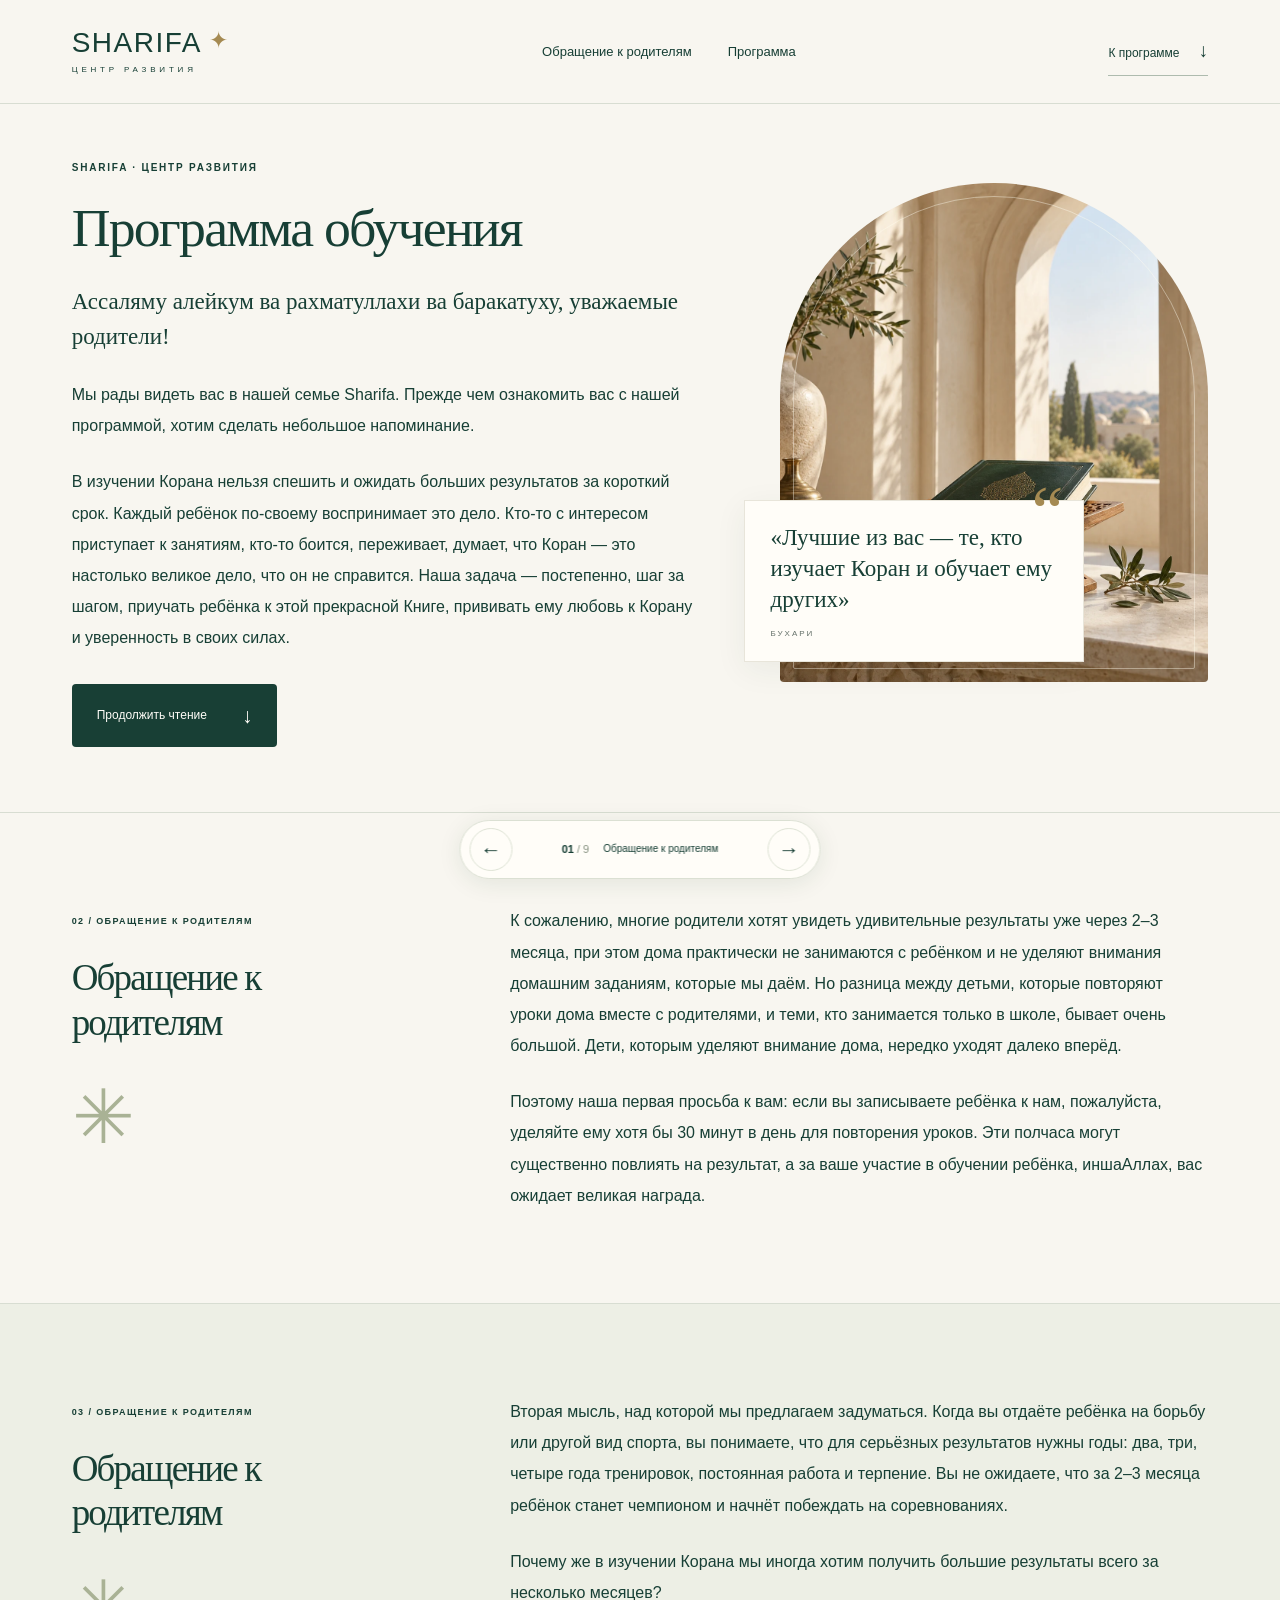
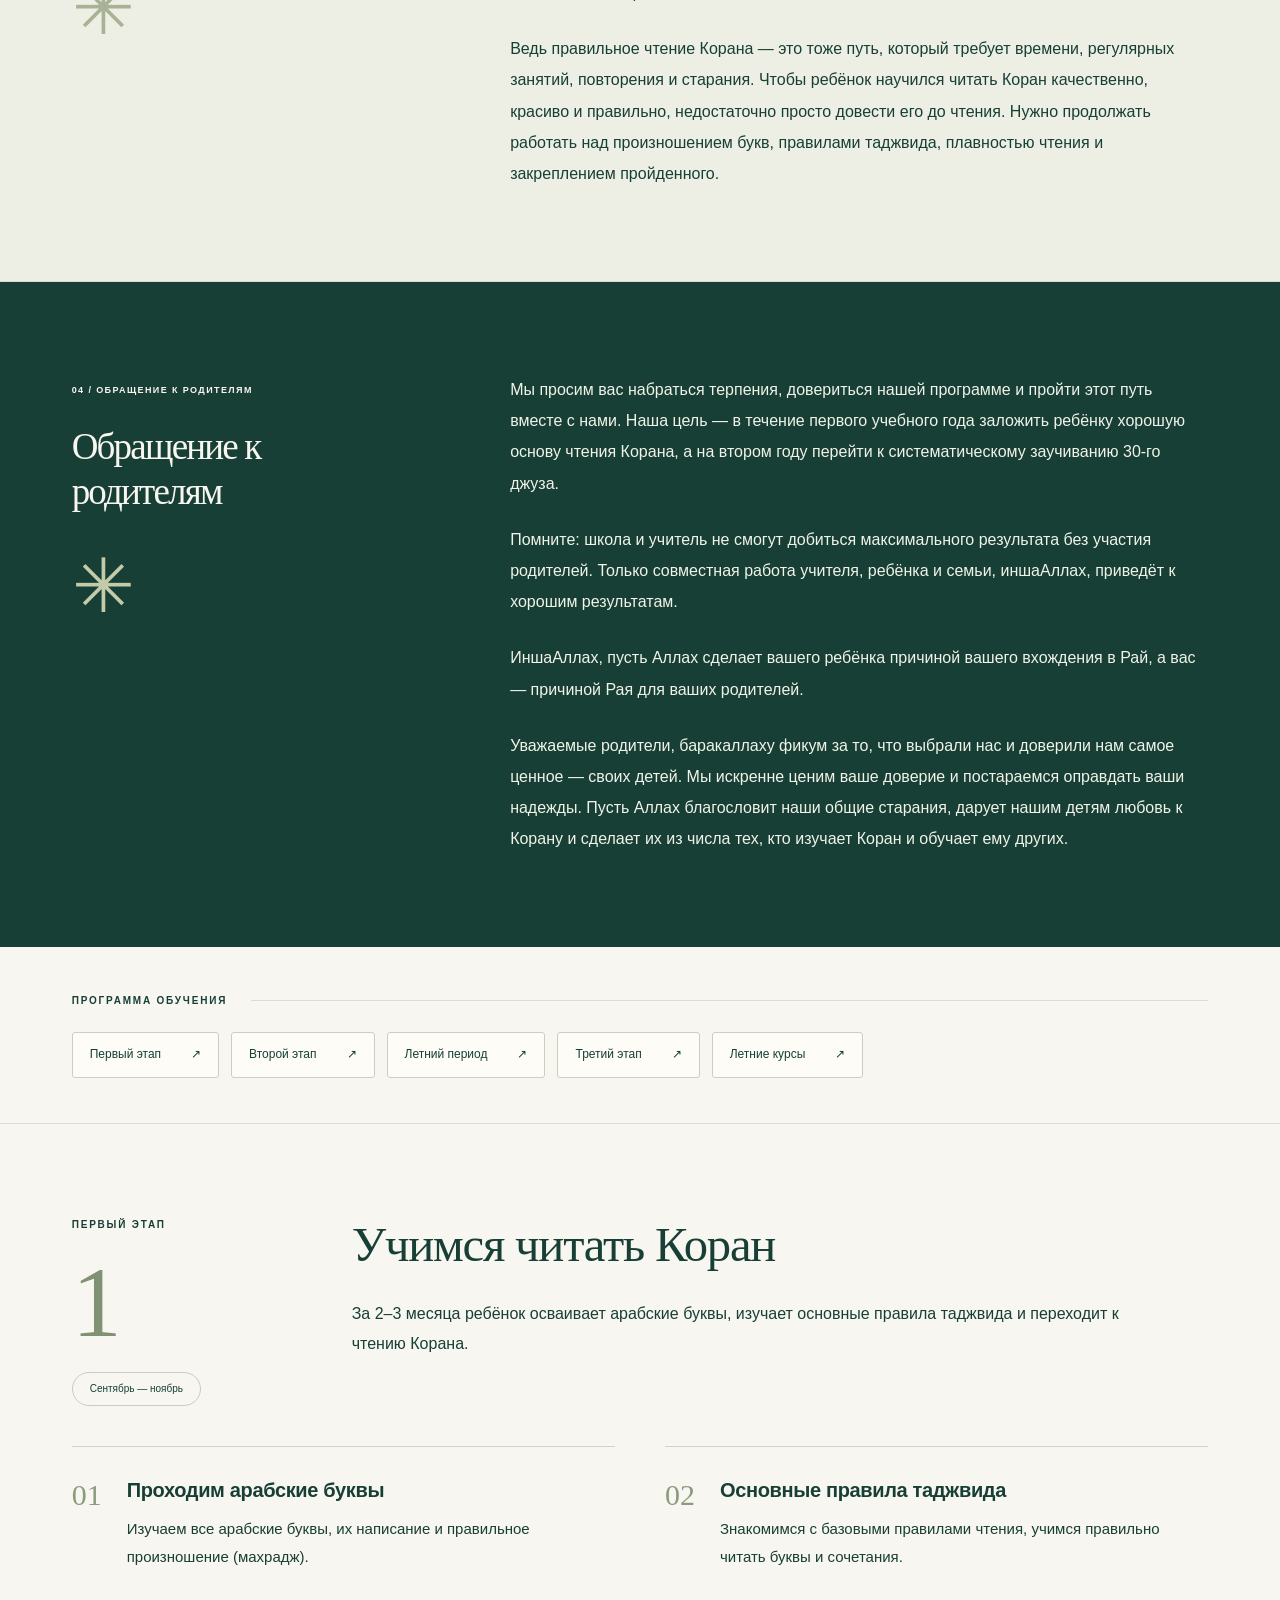
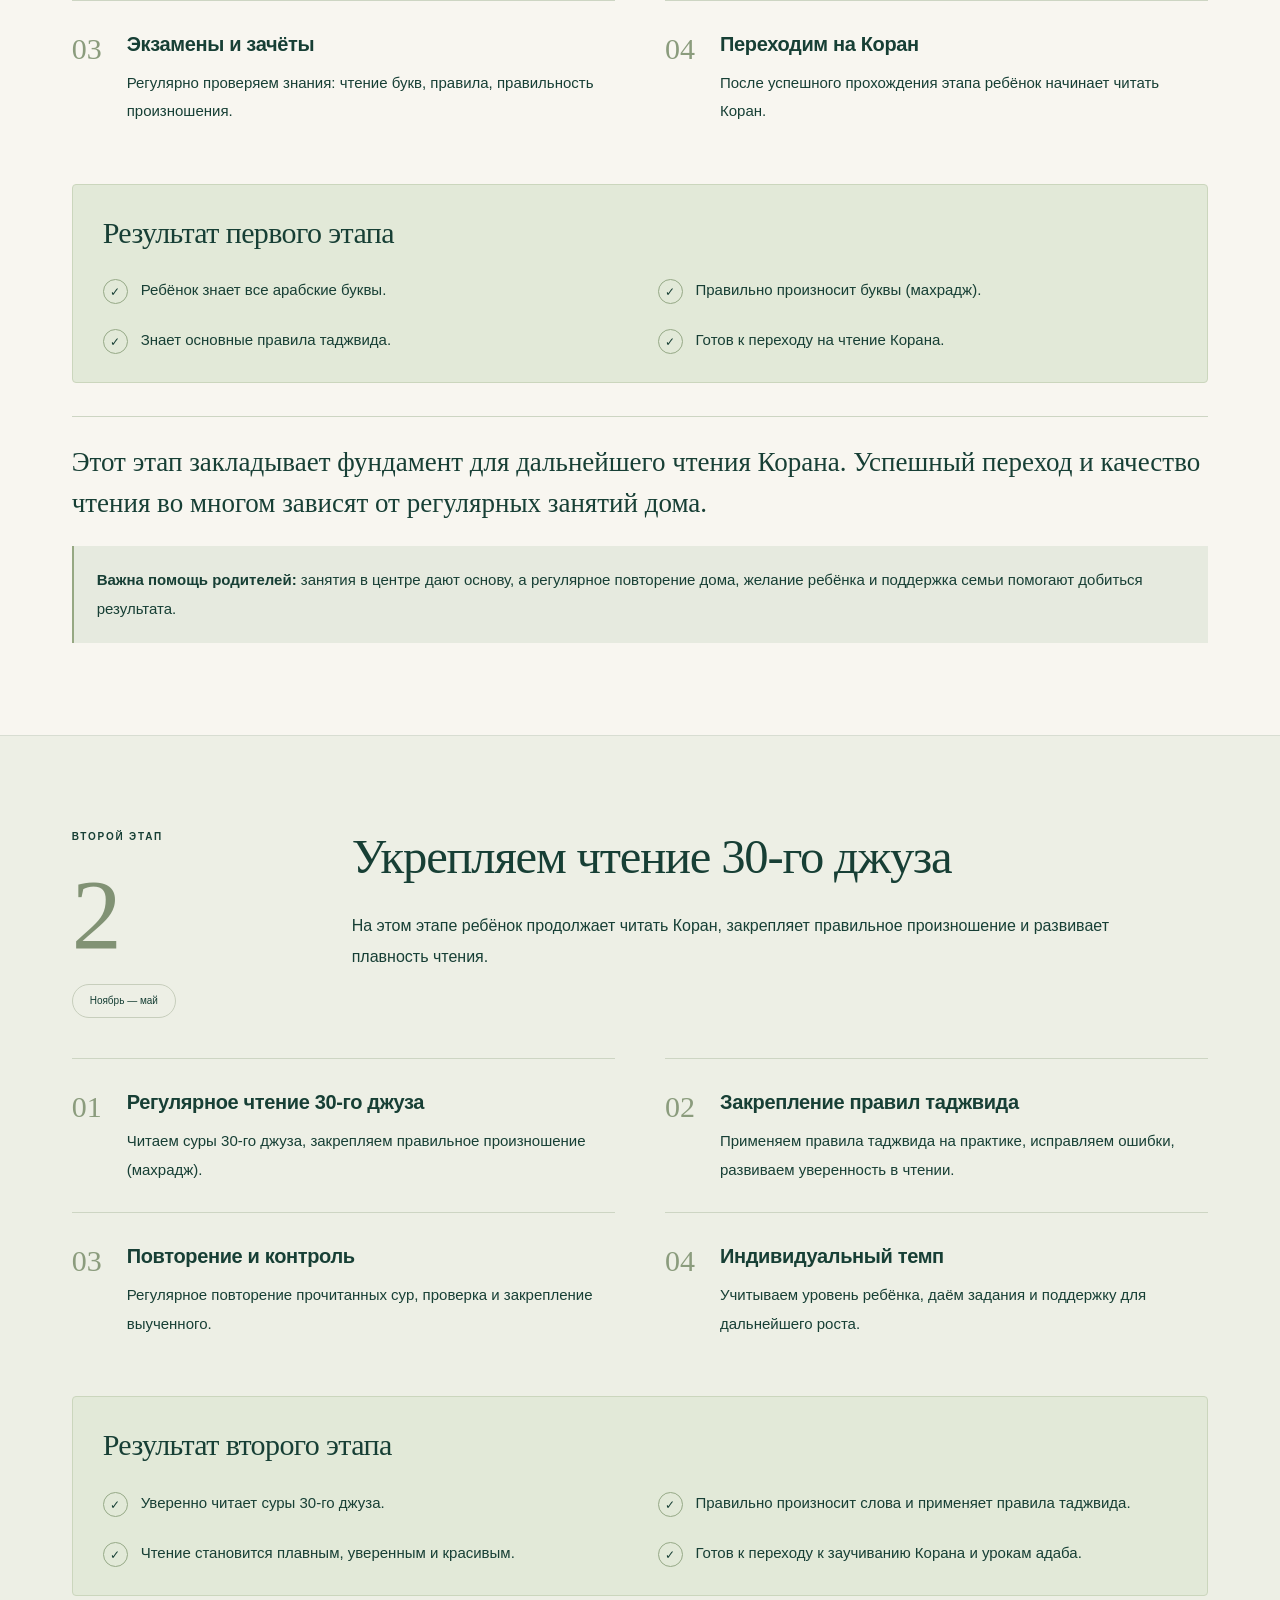
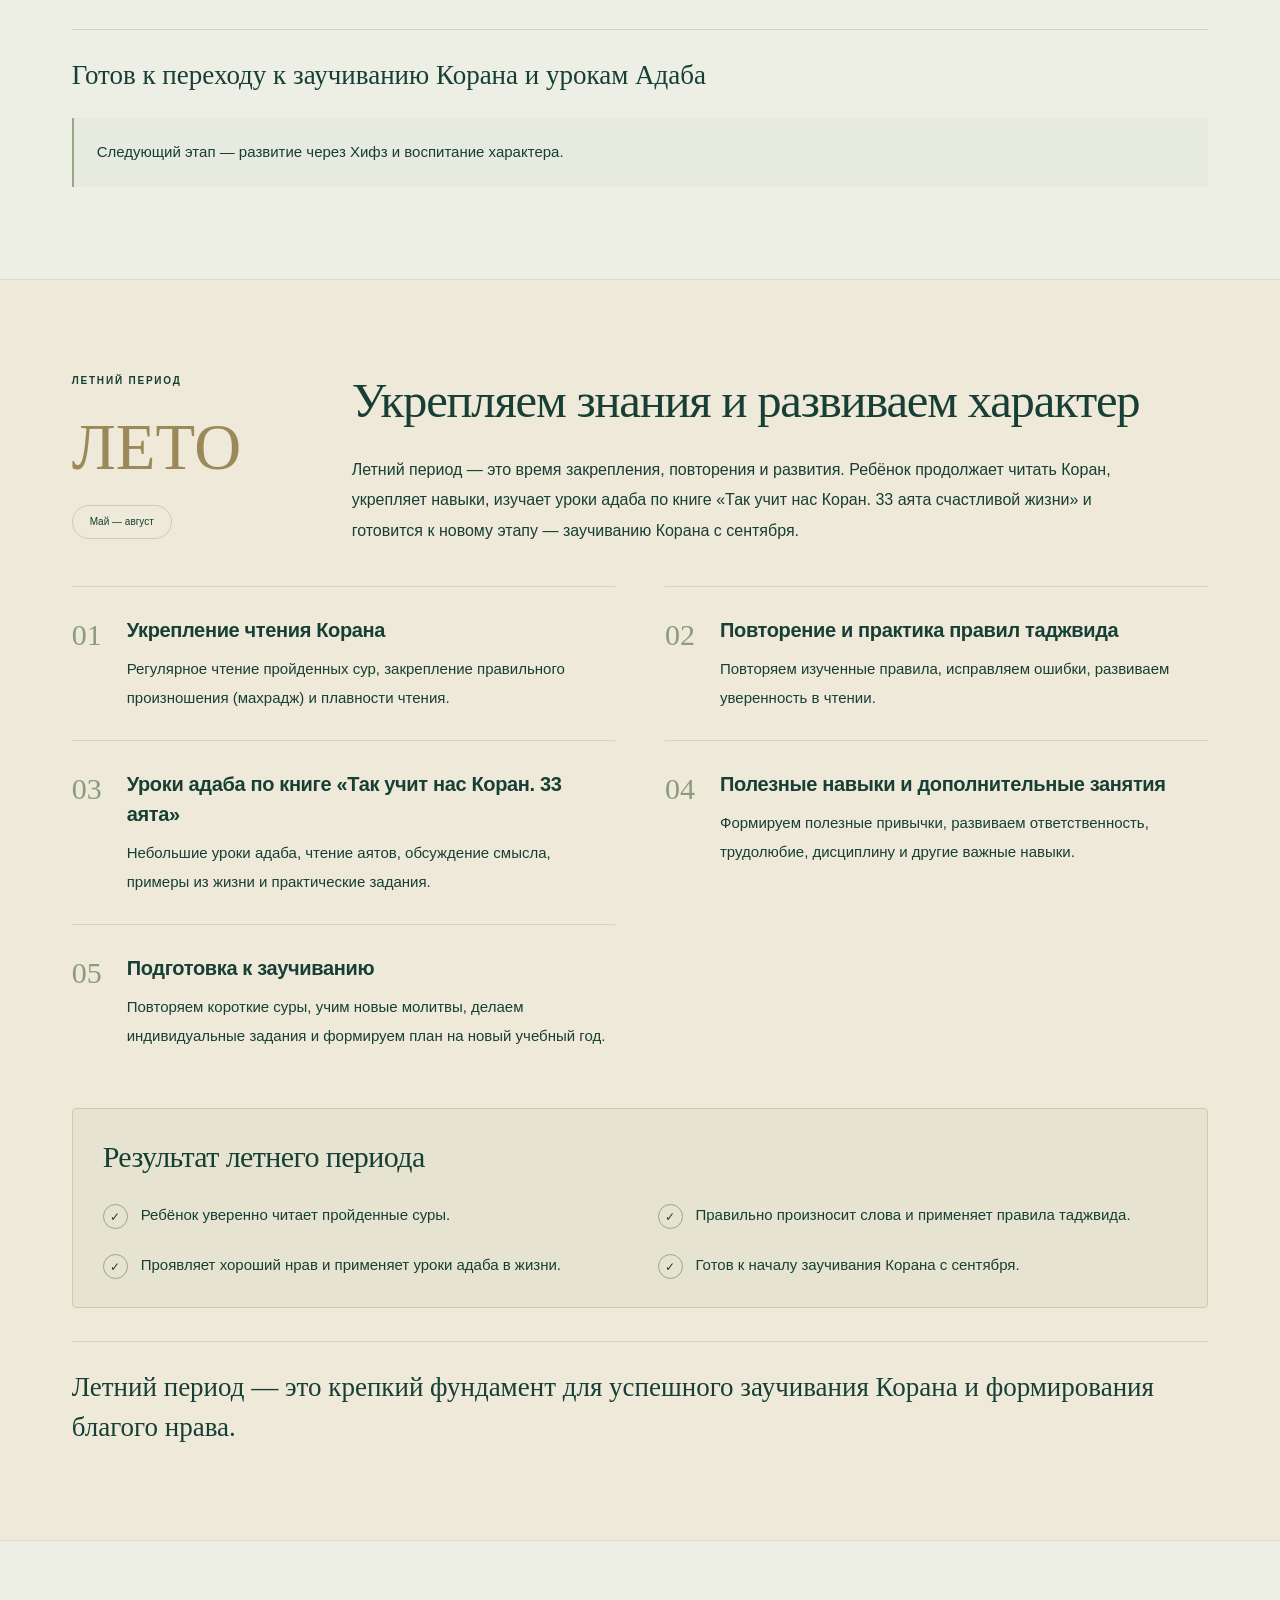
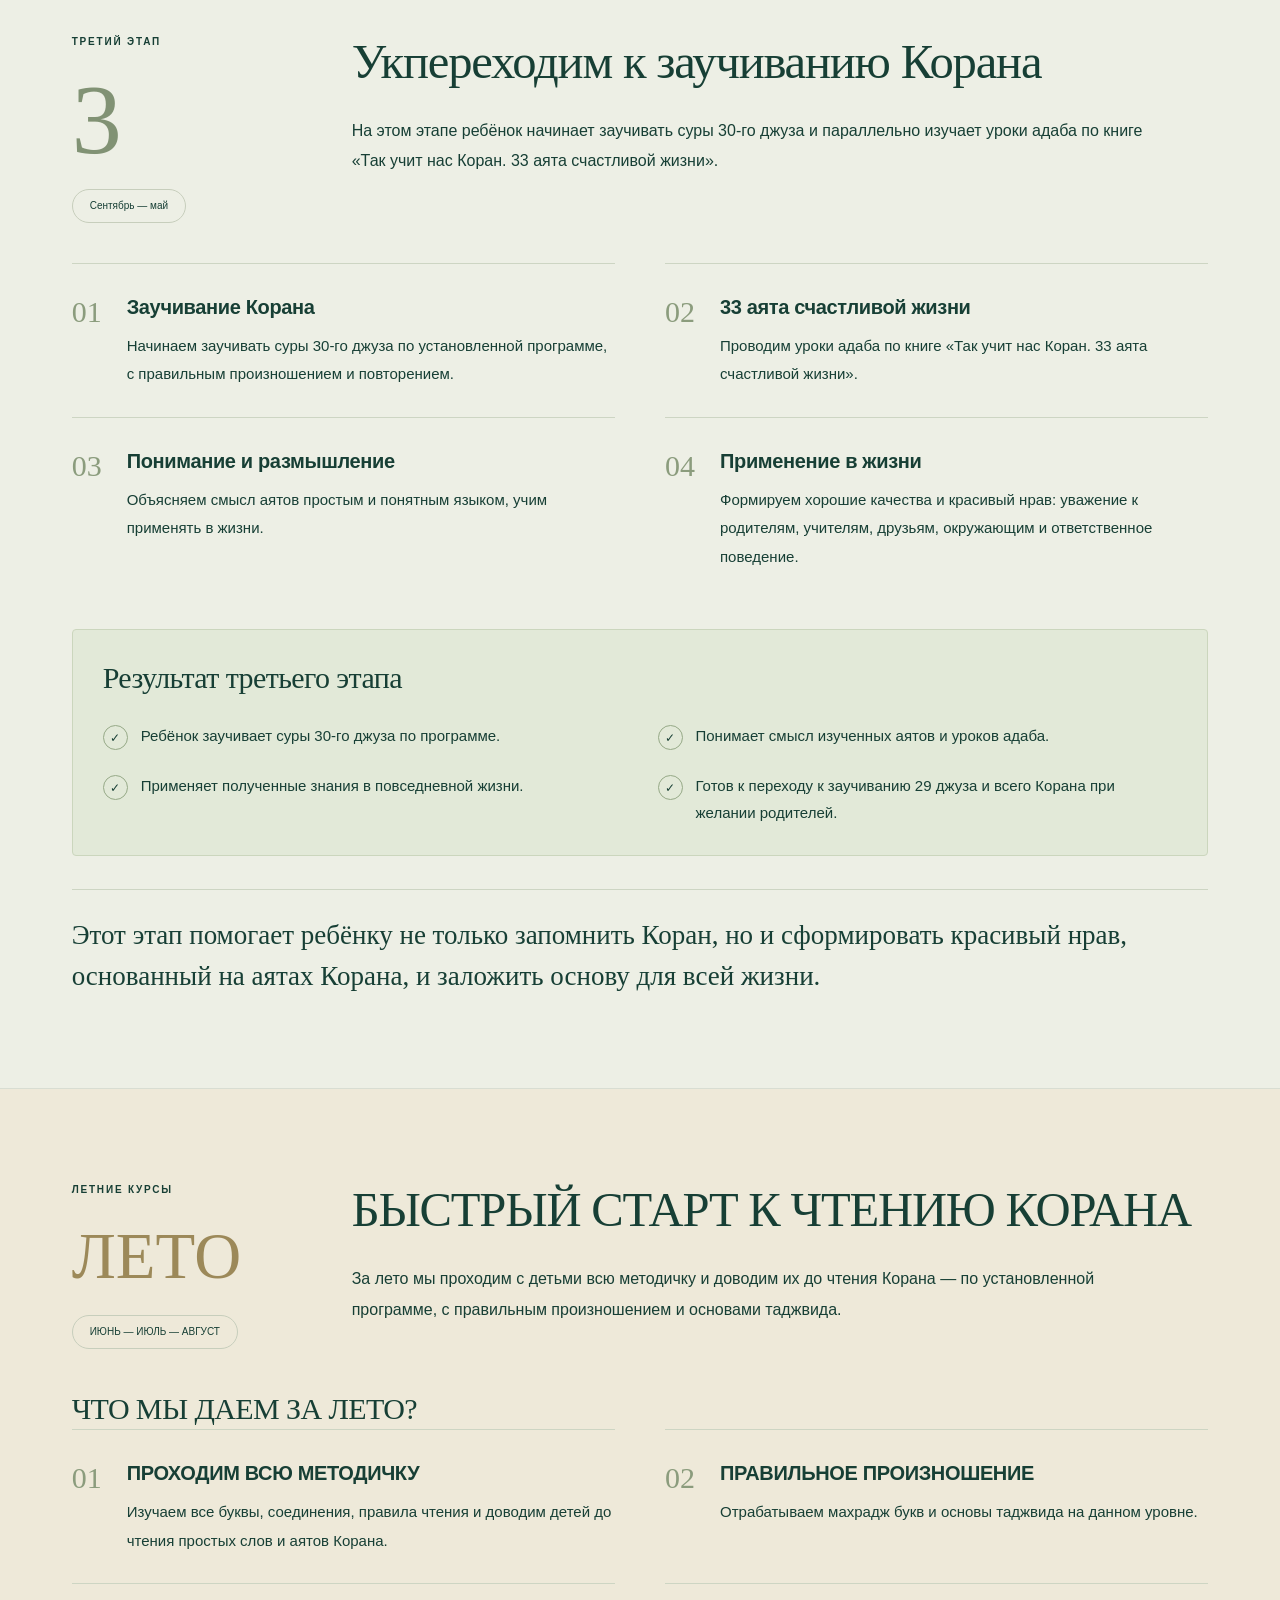
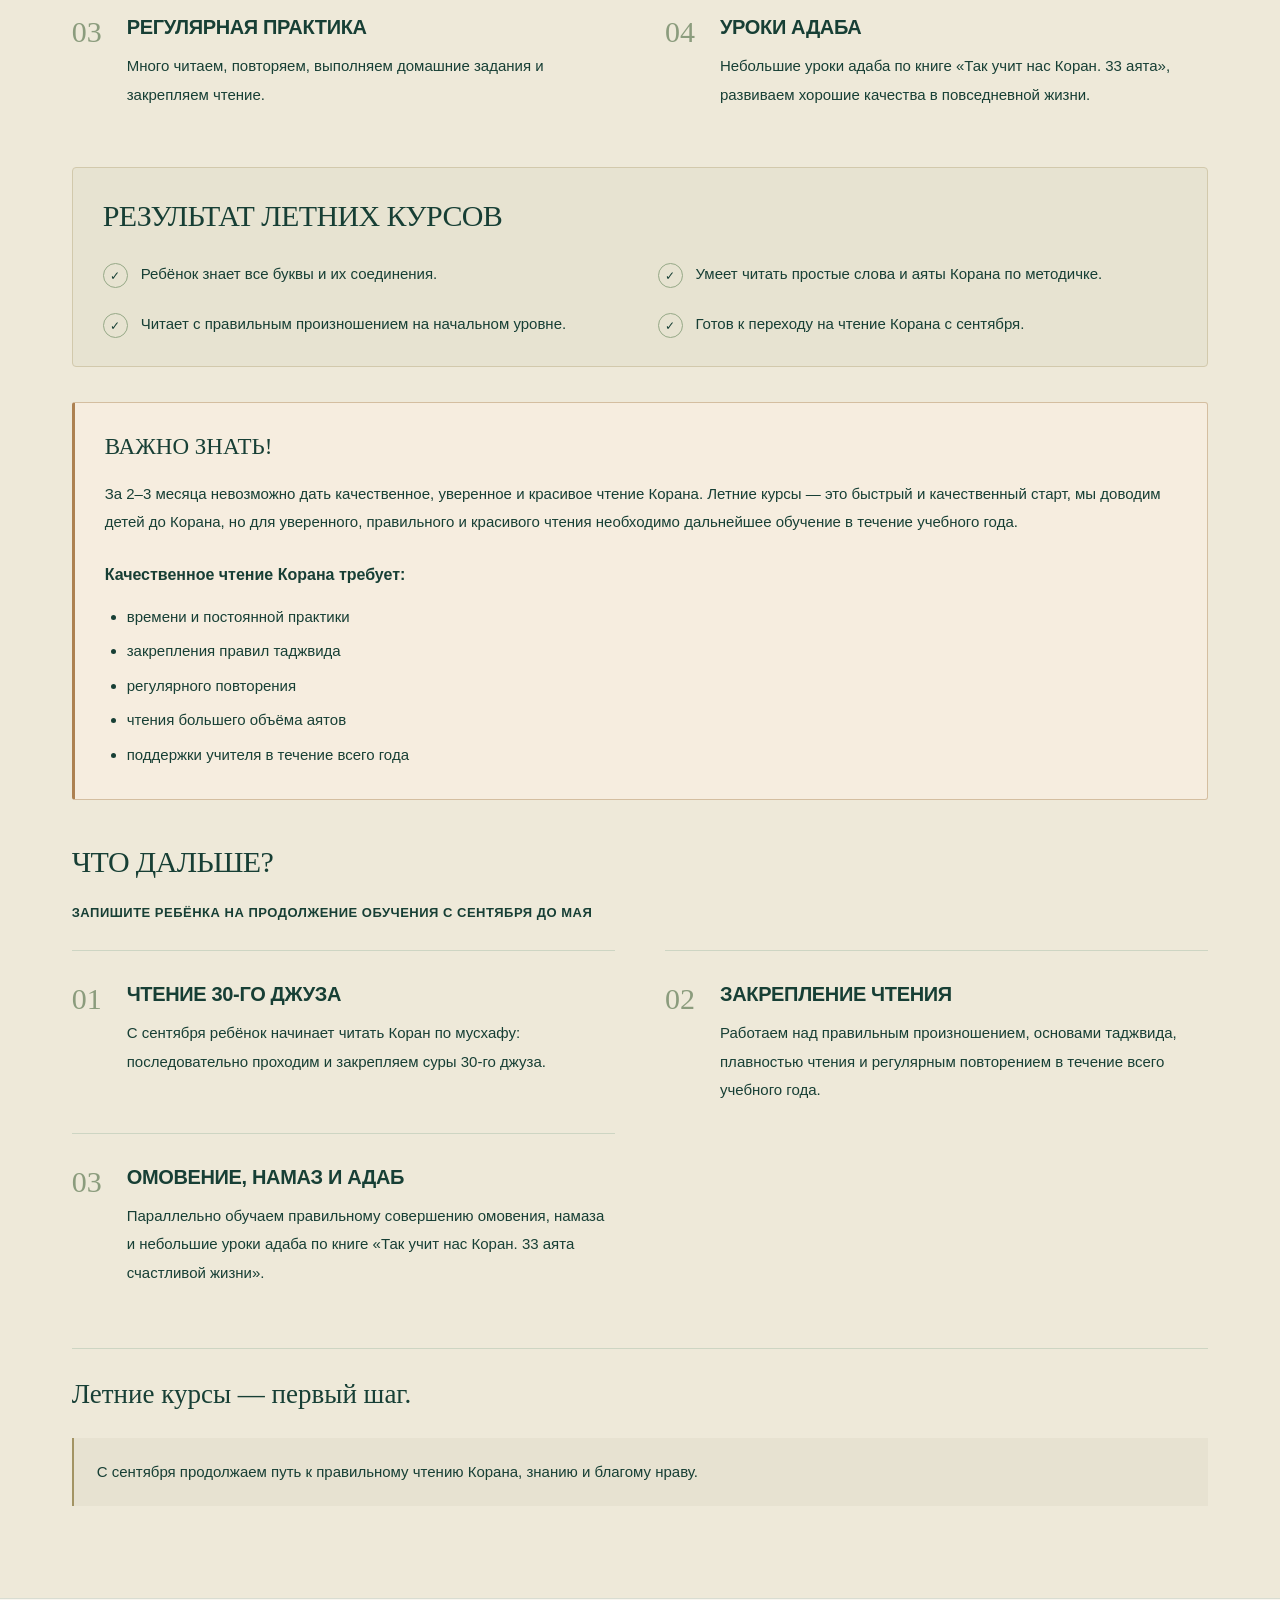
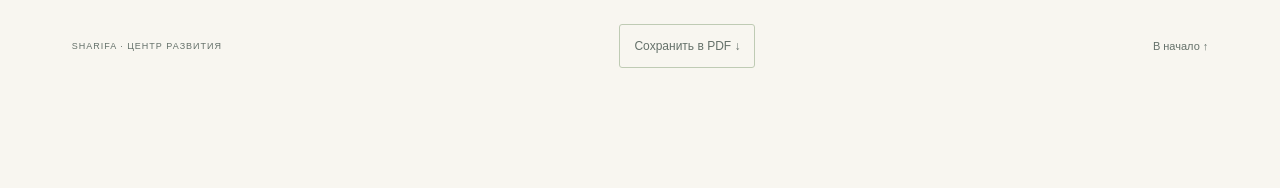
==== index.html @ b04532bc "Publish complete Sharifa parent programme" ====
<!doctype html>
<html lang="ru"><head><meta charset="UTF-8"><meta name="viewport" content="width=device-width, initial-scale=1"><meta name="theme-color" content="#173f35"><meta name="description" content="Программа обучения Sharifa. Полное обращение к родителям, этапы обучения, летний период и летние курсы."><title>Sharifa — программа обучения</title><link rel="stylesheet" href="styles.css"><link rel="stylesheet" href="content.css"><script src="app.js" defer></script></head><body>
<a href="#main" class="skip">Перейти к содержанию</a>
<header class="header"><a class="brand" href="#welcome" aria-label="Sharifa — в начало"><span class="brand-name">SHARIFA<span class="brand-star">✦</span></span><span class="brand-caption">ЦЕНТР РАЗВИТИЯ</span></a><nav aria-label="Основная навигация"><a href="#welcome">Обращение к родителям</a><a href="#roadmap">Программа</a></nav><a class="header-action" href="#roadmap">К программе <span aria-hidden="true">↓</span></a></header>
<main id="main"><section class="hero chapter exact-hero" id="welcome" data-title="Обращение к родителям">
  <div class="hero-copy"><div class="eyebrow">SHARIFA · ЦЕНТР РАЗВИТИЯ</div>
  <h1>Программа обучения</h1>
  <div class="source-prose opening-text"><p class="source-paragraph">Ассаляму алейкум ва рахматуллахи ва баракатуху, уважаемые родители!</p><p class="source-paragraph">Мы рады видеть вас в нашей семье Sharifa. Прежде чем ознакомить вас с нашей программой, хотим сделать небольшое напоминание.</p><p class="source-paragraph">В изучении Корана нельзя спешить и ожидать больших результатов за короткий срок. Каждый ребёнок по-своему воспринимает это дело. Кто-то с интересом приступает к занятиям, кто-то боится, переживает, думает, что Коран — это настолько великое дело, что он не справится. Наша задача — постепенно, шаг за шагом, приучать ребёнка к этой прекрасной Книге, прививать ему любовь к Корану и уверенность в своих силах.</p></div>
  <a class="button" href="#parents">Продолжить чтение <span aria-hidden="true">↓</span></a></div>
  <figure class="hero-art"><div class="arch-frame"><img src="assets/hero.webp" alt="Книга на деревянной подставке в светлом пространстве с аркой" width="1122" height="1402" fetchpriority="high"></div>
  <figcaption><span class="quote-mark" aria-hidden="true">“</span><p>«Лучшие из вас — те, кто изучает Коран и обучает ему других»</p><span class="quote-source">БУХАРИ</span></figcaption></figure>
</section><section class="chapter section letter-section theme-paper" id="parents" data-title="Обращение · часть 2">
      <div class="reading-layout"><div class="reading-aside"><span class="eyebrow">02 / ОБРАЩЕНИЕ К РОДИТЕЛЯМ</span><h2>Обращение к родителям</h2><span class="reading-ornament" aria-hidden="true">✳</span></div>
      <div class="source-prose"><p class="source-paragraph">К сожалению, многие родители хотят увидеть удивительные результаты уже через 2–3 месяца, при этом дома практически не занимаются с ребёнком и не уделяют внимания домашним заданиям, которые мы даём. Но разница между детьми, которые повторяют уроки дома вместе с родителями, и теми, кто занимается только в школе, бывает очень большой. Дети, которым уделяют внимание дома, нередко уходят далеко вперёд.</p><p class="source-paragraph">Поэтому наша первая просьба к вам: если вы записываете ребёнка к нам, пожалуйста, уделяйте ему хотя бы 30 минут в день для повторения уроков. Эти полчаса могут существенно повлиять на результат, а за ваше участие в обучении ребёнка, иншаАллах, вас ожидает великая награда.</p></div></div>
    </section><section class="chapter section letter-section theme-sage" id="patience" data-title="Обращение · часть 3">
      <div class="reading-layout"><div class="reading-aside"><span class="eyebrow">03 / ОБРАЩЕНИЕ К РОДИТЕЛЯМ</span><h2>Обращение к родителям</h2><span class="reading-ornament" aria-hidden="true">✳</span></div>
      <div class="source-prose"><p class="source-paragraph">Вторая мысль, над которой мы предлагаем задуматься. Когда вы отдаёте ребёнка на борьбу или другой вид спорта, вы понимаете, что для серьёзных результатов нужны годы: два, три, четыре года тренировок, постоянная работа и терпение. Вы не ожидаете, что за 2–3 месяца ребёнок станет чемпионом и начнёт побеждать на соревнованиях.</p><p class="source-paragraph">Почему же в изучении Корана мы иногда хотим получить большие результаты всего за несколько месяцев?</p><p class="source-paragraph">Ведь правильное чтение Корана — это тоже путь, который требует времени, регулярных занятий, повторения и старания. Чтобы ребёнок научился читать Коран качественно, красиво и правильно, недостаточно просто довести его до чтения. Нужно продолжать работать над произношением букв, правилами таджвида, плавностью чтения и закреплением пройденного.</p></div></div>
    </section><section class="chapter section letter-section theme-green" id="together" data-title="Обращение · часть 4">
      <div class="reading-layout"><div class="reading-aside"><span class="eyebrow">04 / ОБРАЩЕНИЕ К РОДИТЕЛЯМ</span><h2>Обращение к родителям</h2><span class="reading-ornament" aria-hidden="true">✳</span></div>
      <div class="source-prose"><p class="source-paragraph">Мы просим вас набраться терпения, довериться нашей программе и пройти этот путь вместе с нами. Наша цель — в течение первого учебного года заложить ребёнку хорошую основу чтения Корана, а на втором году перейти к систематическому заучиванию 30-го джуза.</p><p class="source-paragraph">Помните: школа и учитель не смогут добиться максимального результата без участия родителей. Только совместная работа учителя, ребёнка и семьи, иншаАллах, приведёт к хорошим результатам.</p><p class="source-paragraph">ИншаАллах, пусть Аллах сделает вашего ребёнка причиной вашего вхождения в Рай, а вас — причиной Рая для ваших родителей.</p><p class="source-paragraph">Уважаемые родители, баракаллаху фикум за то, что выбрали нас и доверили нам самое ценное — своих детей. Мы искренне ценим ваше доверие и постараемся оправдать ваши надежды. Пусть Аллах благословит наши общие старания, дарует нашим детям любовь к Корану и сделает их из числа тех, кто изучает Коран и обучает ему других.</p></div></div>
    </section><div class="section programme-menu" id="roadmap"><div class="section-label"><span>ПРОГРАММА ОБУЧЕНИЯ</span><span class="line"></span></div><nav class="programme-index" aria-label="Разделы программы"><a href="#stage-one">Первый этап<span aria-hidden="true">↗</span></a><a href="#stage-two">Второй этап<span aria-hidden="true">↗</span></a><a href="#summer">Летний период<span aria-hidden="true">↗</span></a><a href="#stage-three">Третий этап<span aria-hidden="true">↗</span></a><a href="#summer-start">Летние курсы<span aria-hidden="true">↗</span></a></nav></div><section class="chapter section programme-section theme-paper" id="stage-one" data-title="Первый этап">
      <div class="programme-heading"><div><span class="eyebrow">ПЕРВЫЙ ЭТАП</span><span class="programme-number" aria-hidden="true">1</span><span class="date-pill">Сентябрь — ноябрь</span></div>
      <div><h2>Учимся читать Коран</h2><p class="source-intro">За 2–3 месяца ребёнок осваивает арабские буквы, изучает основные правила таджвида и переходит к чтению Корана.</p></div></div>
      <div class="programme-body"><ol class="source-lessons"><li><span class="lesson-index" aria-hidden="true">01</span><div><h3>Проходим арабские буквы</h3><p>Изучаем все арабские буквы, их написание и правильное произношение (махрадж).</p></div></li><li><span class="lesson-index" aria-hidden="true">02</span><div><h3>Основные правила таджвида</h3><p>Знакомимся с базовыми правилами чтения, учимся правильно читать буквы и сочетания.</p></div></li><li><span class="lesson-index" aria-hidden="true">03</span><div><h3>Экзамены и зачёты</h3><p>Регулярно проверяем знания: чтение букв, правила, правильность произношения.</p></div></li><li><span class="lesson-index" aria-hidden="true">04</span><div><h3>Переходим на Коран</h3><p>После успешного прохождения этапа ребёнок начинает читать Коран.</p></div></li></ol>
      <div class="source-results"><h3 class="subsection-title">Результат первого этапа</h3><ul><li><span aria-hidden="true">✓</span><p>Ребёнок знает все арабские буквы.</p></li><li><span aria-hidden="true">✓</span><p>Правильно произносит буквы (махрадж).</p></li><li><span aria-hidden="true">✓</span><p>Знает основные правила таджвида.</p></li><li><span aria-hidden="true">✓</span><p>Готов к переходу на чтение Корана.</p></li></ul></div>
      <div class="source-conclusion"><p>Этот этап закладывает фундамент для дальнейшего чтения Корана. Успешный переход и качество чтения во многом зависят от регулярных занятий дома.</p></div><div class="source-note"><strong>Важна помощь родителей:</strong> занятия в центре дают основу, а регулярное повторение дома, желание ребёнка и поддержка семьи помогают добиться результата.</div></div>
    </section><section class="chapter section programme-section theme-sage" id="stage-two" data-title="Второй этап">
      <div class="programme-heading"><div><span class="eyebrow">ВТОРОЙ ЭТАП</span><span class="programme-number" aria-hidden="true">2</span><span class="date-pill">Ноябрь — май</span></div>
      <div><h2>Укрепляем чтение 30-го джуза</h2><p class="source-intro">На этом этапе ребёнок продолжает читать Коран, закрепляет правильное произношение и развивает плавность чтения.</p></div></div>
      <div class="programme-body"><ol class="source-lessons"><li><span class="lesson-index" aria-hidden="true">01</span><div><h3>Регулярное чтение 30-го джуза</h3><p>Читаем суры 30-го джуза, закрепляем правильное произношение (махрадж).</p></div></li><li><span class="lesson-index" aria-hidden="true">02</span><div><h3>Закрепление правил таджвида</h3><p>Применяем правила таджвида на практике, исправляем ошибки, развиваем уверенность в чтении.</p></div></li><li><span class="lesson-index" aria-hidden="true">03</span><div><h3>Повторение и контроль</h3><p>Регулярное повторение прочитанных сур, проверка и закрепление выученного.</p></div></li><li><span class="lesson-index" aria-hidden="true">04</span><div><h3>Индивидуальный темп</h3><p>Учитываем уровень ребёнка, даём задания и поддержку для дальнейшего роста.</p></div></li></ol>
      <div class="source-results"><h3 class="subsection-title">Результат второго этапа</h3><ul><li><span aria-hidden="true">✓</span><p>Уверенно читает суры 30-го джуза.</p></li><li><span aria-hidden="true">✓</span><p>Правильно произносит слова и применяет правила таджвида.</p></li><li><span aria-hidden="true">✓</span><p>Чтение становится плавным, уверенным и красивым.</p></li><li><span aria-hidden="true">✓</span><p>Готов к переходу к заучиванию Корана и урокам адаба.</p></li></ul></div>
      <div class="source-conclusion"><p>Готов к переходу к заучиванию Корана и урокам Адаба</p></div><div class="source-note">Следующий этап — развитие через Хифз и воспитание характера.</div></div>
    </section><section class="chapter section programme-section theme-sand" id="summer" data-title="Летний период">
      <div class="programme-heading"><div><span class="eyebrow">ЛЕТНИЙ ПЕРИОД</span><span class="programme-number" aria-hidden="true">ЛЕТО</span><span class="date-pill">Май — август</span></div>
      <div><h2>Укрепляем знания и развиваем характер</h2><p class="source-intro">Летний период — это время закрепления, повторения и развития. Ребёнок продолжает читать Коран, укрепляет навыки, изучает уроки адаба по книге «Так учит нас Коран. 33 аята счастливой жизни» и готовится к новому этапу — заучиванию Корана с сентября.</p></div></div>
      <div class="programme-body"><ol class="source-lessons"><li><span class="lesson-index" aria-hidden="true">01</span><div><h3>Укрепление чтения Корана</h3><p>Регулярное чтение пройденных сур, закрепление правильного произношения (махрадж) и плавности чтения.</p></div></li><li><span class="lesson-index" aria-hidden="true">02</span><div><h3>Повторение и практика правил таджвида</h3><p>Повторяем изученные правила, исправляем ошибки, развиваем уверенность в чтении.</p></div></li><li><span class="lesson-index" aria-hidden="true">03</span><div><h3>Уроки адаба по книге «Так учит нас Коран. 33 аята»</h3><p>Небольшие уроки адаба, чтение аятов, обсуждение смысла, примеры из жизни и практические задания.</p></div></li><li><span class="lesson-index" aria-hidden="true">04</span><div><h3>Полезные навыки и дополнительные занятия</h3><p>Формируем полезные привычки, развиваем ответственность, трудолюбие, дисциплину и другие важные навыки.</p></div></li><li><span class="lesson-index" aria-hidden="true">05</span><div><h3>Подготовка к заучиванию</h3><p>Повторяем короткие суры, учим новые молитвы, делаем индивидуальные задания и формируем план на новый учебный год.</p></div></li></ol>
      <div class="source-results"><h3 class="subsection-title">Результат летнего периода</h3><ul><li><span aria-hidden="true">✓</span><p>Ребёнок уверенно читает пройденные суры.</p></li><li><span aria-hidden="true">✓</span><p>Правильно произносит слова и применяет правила таджвида.</p></li><li><span aria-hidden="true">✓</span><p>Проявляет хороший нрав и применяет уроки адаба в жизни.</p></li><li><span aria-hidden="true">✓</span><p>Готов к началу заучивания Корана с сентября.</p></li></ul></div>
      <div class="source-conclusion"><p>Летний период — это крепкий фундамент для успешного заучивания Корана и формирования благого нрава.</p></div></div>
    </section><section class="chapter section programme-section theme-sage" id="stage-three" data-title="Третий этап">
      <div class="programme-heading"><div><span class="eyebrow">ТРЕТИЙ ЭТАП</span><span class="programme-number" aria-hidden="true">3</span><span class="date-pill">Сентябрь — май</span></div>
      <div><h2>Укпереходим к заучиванию Корана</h2><p class="source-intro">На этом этапе ребёнок начинает заучивать суры 30-го джуза и параллельно изучает уроки адаба по книге «Так учит нас Коран. 33 аята счастливой жизни».</p></div></div>
      <div class="programme-body"><ol class="source-lessons"><li><span class="lesson-index" aria-hidden="true">01</span><div><h3>Заучивание Корана</h3><p>Начинаем заучивать суры 30-го джуза по установленной программе, с правильным произношением и повторением.</p></div></li><li><span class="lesson-index" aria-hidden="true">02</span><div><h3>33 аята счастливой жизни</h3><p>Проводим уроки адаба по книге «Так учит нас Коран. 33 аята счастливой жизни».</p></div></li><li><span class="lesson-index" aria-hidden="true">03</span><div><h3>Понимание и размышление</h3><p>Объясняем смысл аятов простым и понятным языком, учим применять в жизни.</p></div></li><li><span class="lesson-index" aria-hidden="true">04</span><div><h3>Применение в жизни</h3><p>Формируем хорошие качества и красивый нрав: уважение к родителям, учителям, друзьям, окружающим и ответственное поведение.</p></div></li></ol>
      <div class="source-results"><h3 class="subsection-title">Результат третьего этапа</h3><ul><li><span aria-hidden="true">✓</span><p>Ребёнок заучивает суры 30-го джуза по программе.</p></li><li><span aria-hidden="true">✓</span><p>Понимает смысл изученных аятов и уроков адаба.</p></li><li><span aria-hidden="true">✓</span><p>Применяет полученные знания в повседневной жизни.</p></li><li><span aria-hidden="true">✓</span><p>Готов к переходу к заучиванию 29 джуза и всего Корана при желании родителей.</p></li></ul></div>
      <div class="source-conclusion"><p>Этот этап помогает ребёнку не только запомнить Коран, но и сформировать красивый нрав, основанный на аятах Корана, и заложить основу для всей жизни.</p></div></div>
    </section><section class="chapter section programme-section theme-sand" id="summer-start" data-title="Летние курсы">
      <div class="programme-heading"><div><span class="eyebrow">ЛЕТНИЕ КУРСЫ</span><span class="programme-number" aria-hidden="true">ЛЕТО</span><span class="date-pill">ИЮНЬ — ИЮЛЬ — АВГУСТ</span></div>
      <div><h2>БЫСТРЫЙ СТАРТ К ЧТЕНИЮ КОРАНА</h2><p class="source-intro">За лето мы проходим с детьми всю методичку и доводим их до чтения Корана — по установленной программе, с правильным произношением и основами таджвида.</p></div></div>
      <div class="programme-body"><h3 class="subsection-title">ЧТО МЫ ДАЕМ ЗА ЛЕТО?</h3><ol class="source-lessons"><li><span class="lesson-index" aria-hidden="true">01</span><div><h3>ПРОХОДИМ ВСЮ МЕТОДИЧКУ</h3><p>Изучаем все буквы, соединения, правила чтения и доводим детей до чтения простых слов и аятов Корана.</p></div></li><li><span class="lesson-index" aria-hidden="true">02</span><div><h3>ПРАВИЛЬНОЕ ПРОИЗНОШЕНИЕ</h3><p>Отрабатываем махрадж букв и основы таджвида на данном уровне.</p></div></li><li><span class="lesson-index" aria-hidden="true">03</span><div><h3>РЕГУЛЯРНАЯ ПРАКТИКА</h3><p>Много читаем, повторяем, выполняем домашние задания и закрепляем чтение.</p></div></li><li><span class="lesson-index" aria-hidden="true">04</span><div><h3>УРОКИ АДАБА</h3><p>Небольшие уроки адаба по книге «Так учит нас Коран. 33 аята», развиваем хорошие качества в повседневной жизни.</p></div></li></ol>
      <div class="source-results"><h3 class="subsection-title">РЕЗУЛЬТАТ ЛЕТНИХ КУРСОВ</h3><ul><li><span aria-hidden="true">✓</span><p>Ребёнок знает все буквы и их соединения.</p></li><li><span aria-hidden="true">✓</span><p>Умеет читать простые слова и аяты Корана по методичке.</p></li><li><span aria-hidden="true">✓</span><p>Читает с правильным произношением на начальном уровне.</p></li><li><span aria-hidden="true">✓</span><p>Готов к переходу на чтение Корана с сентября.</p></li></ul></div>
      <aside class="source-warning"><h3>ВАЖНО ЗНАТЬ!</h3><p>За 2–3 месяца невозможно дать качественное, уверенное и красивое чтение Корана. Летние курсы — это быстрый и качественный старт, мы доводим детей до Корана, но для уверенного, правильного и красивого чтения необходимо дальнейшее обучение в течение учебного года.</p><h4>Качественное чтение Корана требует:</h4><ul><li>времени и постоянной практики</li><li>закрепления правил таджвида</li><li>регулярного повторения</li><li>чтения большего объёма аятов</li><li>поддержки учителя в течение всего года</li></ul></aside><div class="source-continuation"><h3 class="subsection-title">ЧТО ДАЛЬШЕ?</h3><p class="continuation-intro">ЗАПИШИТЕ РЕБЁНКА НА ПРОДОЛЖЕНИЕ ОБУЧЕНИЯ С СЕНТЯБРЯ ДО МАЯ</p><ol class="source-lessons"><li><span class="lesson-index" aria-hidden="true">01</span><div><h3>ЧТЕНИЕ 30-ГО ДЖУЗА</h3><p>С сентября ребёнок начинает читать Коран по мусхафу: последовательно проходим и закрепляем суры 30-го джуза.</p></div></li><li><span class="lesson-index" aria-hidden="true">02</span><div><h3>ЗАКРЕПЛЕНИЕ ЧТЕНИЯ</h3><p>Работаем над правильным произношением, основами таджвида, плавностью чтения и регулярным повторением в течение всего учебного года.</p></div></li><li><span class="lesson-index" aria-hidden="true">03</span><div><h3>ОМОВЕНИЕ, НАМАЗ И АДАБ</h3><p>Параллельно обучаем правильному совершению омовения, намаза и небольшие уроки адаба по книге «Так учит нас Коран. 33 аята счастливой жизни».</p></div></li></ol></div><div class="source-conclusion"><p>Летние курсы — первый шаг.</p></div><div class="source-note">С сентября продолжаем путь к правильному чтению Корана, знанию и благому нраву.</div></div>
    </section></main>
<footer class="exact-footer"><span>SHARIFA · ЦЕНТР РАЗВИТИЯ</span><button class="footer-print" id="print-button">Сохранить в PDF ↓</button><a href="#welcome">В начало ↑</a></footer>
<div class="chapter-dock" aria-label="Навигация по разделам"><button id="previous" aria-label="Предыдущий раздел">←</button><div><span id="chapter-count">01 <span>/ 9</span></span><span id="chapter-title">Обращение к родителям</span></div><button id="next" aria-label="Следующий раздел">→</button></div>
</body></html>
---- styles.css ----
:root{--paper:#f8f6f0;--ink:#173f35;--muted:#65716a;--green:#183f35;--line:#d8ddd2;--sand:#ede9dc;--gold:#a58a52;--white:#fffdf8;--serif:Georgia,'Times New Roman',serif;--sans:Arial,sans-serif}
*{box-sizing:border-box}html{scroll-behavior:smooth;scroll-padding-top:90px}body{margin:0;background:var(--paper);color:var(--ink);font-family:var(--sans);font-size:15px;line-height:1.8}a{color:inherit;text-decoration:none}button{font:inherit;cursor:pointer;color:inherit}button,a{-webkit-tap-highlight-color:transparent}button:focus-visible,a:focus-visible,summary:focus-visible{outline:3px solid var(--gold);outline-offset:6px}::selection{background:#d5ddc9}h1,h2,h3,p,figure{margin:0}h1,h2{font-family:var(--serif);font-weight:500;line-height:.99;letter-spacing:-1.8px}h1{font-size:clamp(56px,5.4vw,84px)}h2{font-size:clamp(44px,4.1vw,64px)}h1 em,h2 em{font-weight:400;color:#68816b}h3{font-size:18px;line-height:1.45;font-weight:650;letter-spacing:-.35px}p+p{margin-top:18px}button{border:0;background:none}.header{height:104px;padding:0 5.6%;display:flex;align-items:center;justify-content:space-between;border-bottom:1px solid var(--line);gap:24px;background:var(--paper)}.brand{display:flex;flex-direction:column;line-height:1}.brand-name{font-size:28px;letter-spacing:1.5px;font-weight:500}.brand-star{font-size:23px;vertical-align:top;margin-left:7px;color:var(--gold)}.brand-caption{font-size:8px;letter-spacing:3.8px;margin-top:9px}.header nav{display:flex;gap:36px;font-size:13px}.header nav a:hover{color:#82916f}.header-action{font-size:12px;min-height:44px;border-bottom:1px solid #aebbae;padding:7px 0}.header-action span{margin-left:16px;font-size:19px}.chapter{scroll-margin-top:20px}.hero{position:relative;max-width:1600px;margin:auto;padding:70px 5.6% 0;display:grid;grid-template-columns:1.18fr 1fr;gap:6.5%}.eyebrow{font-size:10px;letter-spacing:1.8px;font-weight:650;line-height:1.8}.hero .eyebrow{display:flex;align-items:center;gap:9px;margin-bottom:27px}.eyebrow>span{width:6px;height:6px;border-radius:50%;background:var(--gold)}.greeting{font-size:12px;line-height:1.8;margin-bottom:23px;color:var(--muted)}.lead{margin-top:27px;color:var(--muted);font-size:14px;line-height:1.95;max-width:455px}.button{display:inline-flex;align-items:center;justify-content:center;gap:35px;min-height:54px;padding:13px 25px;background:var(--green);color:#fffdf8;font-size:12px;border-radius:4px;transition:background .2s}.button:hover{background:#2c5748}.button span{font-size:21px}.hero .button{margin-top:30px}.hero-note{display:flex;align-items:center;gap:10px;font-size:10px;letter-spacing:.25px;color:var(--muted);margin:28px 0}.tiny-flower{font-size:23px;color:var(--gold)}.hero-art{position:relative;padding-top:4px;align-self:start;max-width:480px;width:100%}.arch-frame{height:clamp(380px,39vw,560px);border-radius:220px 220px 4px 4px;background:#e6e1d6;overflow:hidden;position:relative}.arch-frame:after{content:'';position:absolute;inset:13px;border:1px solid #fffcf166;border-radius:210px 210px 2px 2px;pointer-events:none}.arch-frame img{width:100%;height:100%;object-fit:cover;display:block}.hero-art figcaption{position:absolute;bottom:20px;left:-36px;background:var(--white);border:1px solid #e8e5da;padding:21px 25px 20px;box-shadow:0 8px 30px #263b2910}.hero-art figcaption p{font-family:var(--serif);font-size:23px;line-height:1.22;font-weight:500}.quote-mark{color:var(--gold);font-family:Georgia,serif;position:absolute;right:20px;top:-25px;font-size:72px;line-height:1}.quote-source{font-size:8px;letter-spacing:2px;display:block;margin-top:12px;color:var(--muted)}.art-label{position:absolute;right:-27px;top:50%;font-size:7px;letter-spacing:2px;writing-mode:vertical-rl;color:var(--muted)}.hero-bottom{grid-column:1/-1;display:flex;justify-content:space-between;padding:24px 0;border-top:1px solid var(--line);margin-top:24px;font-size:9px;letter-spacing:1.4px;color:var(--muted)}.hero-bottom a{letter-spacing:0;font-size:11px}.hero-bottom a span{margin-left:20px}.section{padding:92px max(5.6%,calc((100vw - 1420px)/2));}.section-label{display:flex;align-items:center;gap:24px;font-size:10px;font-weight:600;letter-spacing:1.8px;margin-bottom:47px}.section-label .line{height:1px;background:var(--line);flex:1}.intro{background:#f0f0e8}.intro-grid{display:grid;grid-template-columns:1.1fr 1fr;gap:9%}.intro-large{font-family:var(--serif);font-size:29px;line-height:1.3;max-width:440px;margin-top:24px}.prose{font-size:14px;color:#52645a}.soft-note{margin-top:26px;padding:18px 23px;border-left:2px solid #99aa87;background:#e6e9dd;font-size:13px;color:var(--ink)}.principles{display:grid;grid-template-columns:repeat(3,1fr);margin-top:55px;padding-top:30px;border-top:1px solid #d4d9ca;gap:45px}.principles>div{position:relative;padding-left:46px}.principle-number{position:absolute;left:0;top:-5px;font-family:var(--serif);font-size:29px;color:#859677}.principles p{font-size:12px;color:var(--muted);margin-top:8px}.home{background:var(--green);color:var(--paper);position:relative;overflow:hidden}.light-label{color:#c0cdb8}.light-label .line{background:#527060}.home-grid{display:grid;grid-template-columns:1fr 1.15fr;gap:9%;align-items:center}.home h2 em{color:#c8d0aa}.home p{font-size:14px;color:#d5dfd4;max-width:500px;margin-top:22px}.minute-art{position:relative;min-height:370px;display:flex;flex-direction:column;align-items:center;justify-content:center}.big-number{font-family:var(--serif);font-size:210px;line-height:.9;font-weight:400;color:#f0e8ce}.minutes{font-size:12px;letter-spacing:5px;margin-top:12px}.minute-foot{font-size:10px;color:#bdccba;margin-top:50px}.orbit{position:absolute;left:50%;top:45%;border:1px solid #d7dfbc35;border-radius:50%;transform:translate(-50%,-50%);width:330px;height:330px}.orbit-two{width:375px;height:375px}.orbit-dot{position:absolute;left:17%;top:15%;height:11px;width:11px;background:#c8c49b;border-radius:100%}.simple-checks{list-style:none;padding:0;margin:24px 0}.simple-checks li{font-size:13px;padding:6px 0;display:flex;gap:12px;align-items:baseline}.simple-checks li:before{content:'✓';color:#d0d8b2}.home .home-blessing{font-family:var(--serif);font-style:italic;font-size:22px;line-height:1.35;border-top:1px solid #527060;padding-top:22px}.patience-grid{display:grid;grid-template-columns:1.15fr 1fr;gap:10%;align-items:start}.patience-grid>div>p{font-size:14px;color:var(--muted);margin-top:25px}.reading-path>div{display:flex;gap:23px;padding:23px 0;border-bottom:1px solid var(--line)}.reading-path>div:first-child{padding-top:5px}.reading-path>div>span{font-size:35px;font-family:var(--serif);color:#7f916b;width:45px;flex-shrink:0;text-align:center}.reading-path p{font-size:12px;color:var(--muted);margin-top:6px}.wide-quote{margin:55px 0 0;padding-top:37px;border-top:1px solid var(--line);font-family:var(--serif);font-size:34px;line-height:1.3;text-align:center;font-weight:500}.wide-quote em{color:#718268}.roadmap{background:#ebece2}.section-heading{display:flex;align-items:end;justify-content:space-between;gap:30px}.section-heading>p{font-size:12px;color:var(--muted);padding-bottom:5px}.timeline{display:grid;grid-template-columns:repeat(4,1fr);margin-top:56px}.timeline a{padding:20px 20px 20px 0;position:relative}.timeline a:before{content:'';position:absolute;top:40px;left:0;width:100%;height:1px;background:#c2cbb7}.timeline-dot{position:relative;z-index:1;display:flex;align-items:center;justify-content:center;border:1px solid #a9b99b;width:43px;height:43px;border-radius:50%;background:#ebece2;font-family:var(--serif);font-size:22px;margin-bottom:30px;transition:background .2s,color .2s}.timeline a:hover .timeline-dot{background:var(--green);color:var(--paper)}.sun-dot{background:#e0d9b7;font-size:26px;border-color:#c9bf8d}.timeline-date{font-size:8px;letter-spacing:1px;font-weight:650}.timeline h3{margin:12px 0 9px;font-size:18px}.timeline p{font-size:11px;color:var(--muted)}.text-link{font-size:10px;display:inline-block;margin-top:24px;border-bottom:1px solid #a5b49b;padding-bottom:3px}.text-link span{margin-left:18px}.calendar-note{font-size:11px;color:#5d6a59;margin-top:25px;max-width:850px}.calendar-note span{font-size:23px;margin-right:10px}.stage{display:grid;grid-template-columns:.75fr 1.5fr;gap:10%;border-bottom:1px solid var(--line)}.stage-aside{border-right:1px solid var(--line);padding-right:40px}.stage-number{display:flex;align-items:baseline;gap:16px;font-family:var(--serif);font-size:130px;font-weight:400;line-height:1.1;margin:22px 0}.stage-number>span{font-family:var(--sans);font-size:9px;letter-spacing:3px;color:var(--muted)}.date-pill{display:inline-block;border:1px solid #c7cebc;border-radius:50px;padding:7px 17px;font-size:10px;line-height:1.8}.stage-aside>p{font-family:var(--serif);font-size:24px;line-height:1.3;color:var(--muted);margin-top:25px}.letter-art{display:flex;justify-content:center;align-items:center;gap:22px;height:135px;margin-top:28px;color:#8a9b79;font-family:Georgia,serif;font-size:75px}.letter-art span:nth-child(2){transform:translateY(15px)}.stage-intro{font-size:14px;color:var(--muted);margin-top:23px;max-width:620px}.lesson-list{counter-reset:lesson;list-style:none;padding:0;margin:30px 0}.lesson-list li{counter-increment:lesson;display:flex;gap:19px;padding:19px 0;border-bottom:1px solid var(--line)}.lesson-list li:before{content:counter(lesson,decimal-leading-zero);font-size:10px;color:#7a8c6b;line-height:2.6;width:24px;flex-shrink:0}.lesson-list p{font-size:12px;color:var(--muted);margin-top:4px}.lesson-list h3{font-size:16px}.result{display:flex;align-items:start;gap:17px;background:#e9edde;padding:22px 24px;border-radius:3px}.result-mark{border:1px solid #9fb28c;flex-shrink:0;line-height:27px;height:29px;width:29px;text-align:center;border-radius:50%;font-size:14px;margin-top:3px}.result .eyebrow{font-size:8px;letter-spacing:1.3px}.result p{font-size:12px;line-height:1.8;margin-top:6px}.small-note{font-size:11px;line-height:1.8;color:var(--muted);margin-top:18px}.alternate{background:#f0f0e8}.book-art{width:145px;margin:43px auto 0}.book-art svg{stroke:#82916f;stroke-width:1.25}.summer{background:#eee9d9}.summer .line{background:#d6d0bb}.summer h2 em{color:#8d8058}.summer-grid{display:grid;grid-template-columns:repeat(3,1fr);gap:55px;margin-top:50px}.summer-icon{font-size:40px;line-height:1.3;color:#9b875b;font-family:Georgia,serif}.summer-grid h3{margin:20px 0 12px}.summer-grid p{font-size:12px;color:#6d705e}.summer-bottom{border-top:1px solid #d6d0bb;margin-top:45px;padding-top:30px;display:flex;gap:24px;align-items:center}.summer-sun{font-size:45px;color:#9b875b;line-height:1}.summer-bottom p{font-size:13px;color:#606951}.heart-art{font-family:Georgia,serif;font-size:140px;line-height:1;text-align:center;color:#8b9e7e;margin-top:35px}.summer-start{background:#f0f0e8}.summer-start-grid{display:grid;grid-template-columns:1.2fr 1fr;gap:12%}.summer-start h2{margin-top:24px}.summer-start-grid>div>p{font-size:14px;color:var(--muted);margin-top:24px}.summer-route{padding-top:5px}.summer-route>div{padding:23px 27px;background:#e5e8dc;border-left:2px solid #9caa89}.summer-route>div>span{font-size:9px;letter-spacing:2px;color:var(--muted)}.summer-route h3{margin-top:8px}.summer-route p{font-size:12px;color:var(--muted);margin-top:8px}.route-arrow{display:block;padding:9px 0 9px 34px;color:#899977;font-size:27px;line-height:1}.summer-warning{margin-top:38px;background:#e8e4d7;border-color:#b2a16a}.closing{text-align:center;background:var(--green);color:var(--paper);padding-top:70px;padding-bottom:80px}.closing-flower{font-size:53px;line-height:1;color:#c2c69d;display:block;margin-bottom:25px}.closing>.eyebrow{color:#c5d2bd;margin-bottom:30px}.closing h2 em{color:#c9d0af}.closing-lead{font-family:var(--serif);font-size:27px;line-height:1.35;margin:28px 0}.closing-text{max-width:690px;margin:30px auto 0;font-size:13px;color:#d0dccf}.closing-sign{display:block;font-size:12px;margin-top:34px;color:#d4dfcd}.closing-sign strong{font-family:var(--serif);font-size:26px;margin-left:8px;font-weight:500}.outline{border:1px solid #8a9e7b;background:transparent;color:var(--paper);margin-top:28px}.outline:hover{background:#2a5142}footer{padding:25px 5.6% 120px;display:flex;justify-content:space-between;gap:20px;font-size:9px;letter-spacing:1px;color:var(--muted)}footer a{font-size:11px;letter-spacing:0}.chapter-dock{position:fixed;bottom:21px;left:50%;transform:translateX(-50%);z-index:10;display:flex;align-items:center;gap:10px;padding:7px 9px;background:#fffdf8f5;border:1px solid #dbe0d3;border-radius:50px;box-shadow:0 4px 25px #153b2518;backdrop-filter:blur(14px)}.chapter-dock button{height:43px;width:43px;border:1px solid #dde2d4;border-radius:50%;font-size:21px;line-height:1;transition:background .2s}.chapter-dock button:hover{background:#e6ecdc}.chapter-dock button:disabled{opacity:.35;cursor:default}.chapter-dock>div{width:235px;display:flex;align-items:center;gap:14px;justify-content:center}.chapter-dock #chapter-count{font-size:11px;font-weight:650;white-space:nowrap}.chapter-dock #chapter-count span{color:#879281;font-weight:400}.chapter-dock #chapter-title{font-size:10px;white-space:nowrap}.skip{position:fixed;top:-90px;left:20px;z-index:50;background:var(--green);color:white;padding:12px}.skip:focus{top:15px}dialog{color:var(--ink);border:1px solid var(--line);border-radius:8px;max-width:790px;width:calc(100% - 30px);max-height:87vh;padding:0;background:var(--paper)}dialog::backdrop{background:#102d24a6;backdrop-filter:blur(6px)}.dialog-top{display:flex;justify-content:space-between;align-items:center;background:var(--paper);border-bottom:1px solid var(--line);padding:12px 25px;position:sticky;top:0;z-index:1;font-size:9px;letter-spacing:1.5px}.dialog-top button{font-size:30px;width:44px;height:44px;line-height:1}.letter-content{padding:32px 40px 45px}.letter-content h2{font-size:45px;margin-bottom:30px}.letter-content p{font-size:14px;line-height:1.9}.letter-sign{font-family:var(--serif);font-style:italic;font-size:25px!important;margin-top:35px!important}
@media(min-width:1600px){.header{padding-left:calc((100vw - 1420px)/2);padding-right:calc((100vw - 1420px)/2)}}
@media(max-width:1050px){.header nav{gap:20px}.header-action{font-size:10px}.hero{gap:5%;padding-top:45px}h1{font-size:65px}.hero-art figcaption{left:-20px;padding:18px}.hero-art figcaption p{font-size:20px}.section{padding-top:70px;padding-bottom:70px}.stage{gap:7%;grid-template-columns:.7fr 1.4fr}.stage-aside{padding-right:22px}.stage-number{font-size:110px}.summer-grid{gap:30px}.home-grid{gap:6%}.orbit{width:265px;height:265px}.orbit-two{width:305px;height:305px}.big-number{font-size:185px}.timeline h3{font-size:16px}.timeline-date{font-size:7px}}
@media(max-width:760px){html{scroll-padding-top:15px}.header{height:86px;padding:0 6%;gap:15px}.brand-name{font-size:24px}.brand-caption{font-size:7px;letter-spacing:3.2px}.header nav{display:none}.header-action{font-size:10px;line-height:1.5;max-width:155px;text-align:right}.header-action span{margin-left:6px}.hero{grid-template-columns:1fr;padding:36px 6% 0;gap:25px}.hero .eyebrow{font-size:8px;letter-spacing:1.3px;margin-bottom:23px}.greeting{font-size:11px;line-height:1.75;margin-bottom:23px}h1{font-size:clamp(50px,10.5vw,72px);letter-spacing:-1.4px;line-height:1.02}h2{font-size:clamp(42px,8.8vw,58px);letter-spacing:-1px;line-height:1.05}.lead{font-size:13px;line-height:1.9;margin-top:23px}.hero .button{margin-top:24px}.button{font-size:11px;gap:28px;padding:12px 20px}.hero-note{margin:19px 0 3px;font-size:9px;gap:8px}.hero-art{max-width:none;padding:0 15px 32px}.arch-frame{height:440px;max-width:420px;margin:auto;border-radius:220px 220px 3px 3px}.hero-art figcaption{bottom:16px;left:0;right:22px;max-width:290px;padding:18px 22px}.hero-art figcaption p{font-size:23px}.art-label{right:0;font-size:6px}.hero-bottom{margin-top:0;padding:18px 0 22px;font-size:7px;letter-spacing:.8px}.hero-bottom>a{font-size:9px;max-width:120px;text-align:right;line-height:1.6}.hero-bottom>a span{margin-left:5px}.section{padding:54px 6%}.section-label{font-size:8px;letter-spacing:1.1px;gap:16px;margin-bottom:30px}.intro-grid,.home-grid,.patience-grid,.summer-start-grid{grid-template-columns:1fr;gap:30px}.intro-large{font-size:26px;margin-top:22px}.prose,.patience-grid>div>p,.summer-start-grid>div>p{font-size:13px}.principles{gap:16px;margin-top:32px;padding-top:25px}.principles>div{padding-left:0}.principle-number{position:static;display:block;font-size:25px;margin-bottom:8px}.principles h3{font-size:13px}.principles p{font-size:10px;line-height:1.7}.principles br{display:none}.home-grid{gap:28px}.minute-art{min-height:280px}.big-number{font-size:165px}.minutes{font-size:10px;letter-spacing:4px}.minute-foot{margin-top:30px;font-size:9px}.orbit{width:245px;height:245px}.orbit-two{width:280px;height:280px}.orbit-dot{left:20%;top:11%}.home p{font-size:13px}.home .home-blessing{font-size:23px}.reading-path>div{padding:18px 0}.reading-path p{font-size:12px}.reading-path h3{font-size:16px}.wide-quote{font-size:27px;margin-top:32px;padding-top:27px}.wide-quote br{display:none}.section-heading{display:block}.section-heading>p{margin-top:23px;font-size:12px}.section-heading>p br{display:none}.timeline{grid-template-columns:1fr;margin-top:30px}.timeline a{padding:0 0 30px 65px;min-height:150px}.timeline a:last-child{padding-bottom:0}.timeline a:before{left:21px;top:20px;height:100%;width:1px}.timeline a:last-child:before{display:none}.timeline-dot{position:absolute;left:0;top:0}.timeline-date{font-size:8px}.timeline h3{font-size:19px;margin-top:8px}.timeline p{font-size:12px;line-height:1.65}.timeline p br{display:none}.text-link{font-size:11px;margin-top:12px}.calendar-note{font-size:11px;margin-top:29px}.stage{display:block}.stage-aside{border-right:0;border-bottom:1px solid var(--line);padding:0 0 25px;margin-bottom:30px;display:flex;align-items:center;flex-wrap:wrap;gap:14px;justify-content:space-between}.stage-aside>.eyebrow{width:100%;font-size:8px;letter-spacing:1.5px}.stage-number{font-size:70px;margin:0;gap:12px;line-height:1}.stage-number>span{font-size:8px;letter-spacing:2px}.date-pill{font-size:10px;padding:6px 15px}.stage-aside .letter-art,.stage-aside .book-art,.stage-aside .heart-art,.stage-aside>p{display:none}.stage-intro{font-size:13px;margin-top:22px}.lesson-list{margin:25px 0}.lesson-list li{gap:12px;padding:17px 0}.lesson-list h3{font-size:15px}.lesson-list p{font-size:12px}.result{padding:20px 18px;gap:13px}.result p{font-size:12px}.summer-grid{grid-template-columns:1fr;gap:0;margin-top:25px}.summer-grid article{padding:24px 0 24px 56px;border-bottom:1px solid #d6d0bb;position:relative}.summer-icon{position:absolute;left:0;top:20px;font-size:35px}.summer-grid h3{font-size:17px;margin:0 0 10px}.summer-grid p{font-size:12px}.summer-bottom{border:0;margin-top:0;padding-top:26px;gap:17px;align-items:start}.summer-bottom p{font-size:12px}.summer-bottom br{display:none}.summer-sun{font-size:35px}.summer-start h2{margin-top:20px}.summer-route{padding-top:0}.summer-warning{font-size:12px}.closing{padding-top:52px;padding-bottom:55px}.closing-flower{font-size:45px;margin-bottom:20px}.closing>.eyebrow{font-size:8px;letter-spacing:1.4px}.closing h2{font-size:44px}.closing-lead{font-size:25px}.closing-lead br{display:none}.closing-text{font-size:12px}.closing-sign{font-size:10px}.closing-sign strong{font-size:24px}footer{padding:22px 6% 110px;flex-wrap:wrap;font-size:8px;gap:12px}footer>span:nth-child(2){display:none}footer a{margin-left:auto;font-size:10px}.chapter-dock{bottom:12px;gap:5px;padding:6px 7px;max-width:calc(100% - 24px)}.chapter-dock>div{width:215px;gap:10px}.chapter-dock #chapter-title{font-size:9px}.chapter-dock #chapter-count{font-size:10px}.chapter-dock button{width:44px;height:44px;flex-shrink:0}.letter-content{padding:25px 23px 35px}.letter-content h2{font-size:37px}.letter-content p{font-size:13px}.dialog-top{padding:9px 15px;font-size:8px}}
@media(max-width:360px){.chapter-dock>div{width:190px;gap:8px}.chapter-dock #chapter-title{font-size:8px}.header-action{max-width:125px}h1{font-size:47px}.hero-art{padding-left:8px;padding-right:8px}.arch-frame{height:370px}.principles{gap:10px}.principles h3{font-size:12px}.closing h2{font-size:39px}}
@media(prefers-reduced-motion:reduce){html{scroll-behavior:auto}*,*:before,*:after{transition:none!important;animation:none!important}}
@media print{@page{size:A4;margin:15mm}.header nav,.header-action,.chapter-dock,.hero-bottom,footer,.button,.hero-note,.art-label,dialog{display:none!important}body{font-size:11pt;background:white;-webkit-print-color-adjust:exact;print-color-adjust:exact}.header{height:60px;padding:0 0 12px}.hero{padding:30px 0;gap:30px;grid-template-columns:1.1fr 1fr}h1{font-size:40pt}h2{font-size:32pt}.hero .eyebrow{font-size:7pt}.greeting{font-size:8pt}.lead{font-size:10pt}.hero-art figcaption{left:0;bottom:0;padding:14px}.hero-art figcaption p{font-size:15pt}.arch-frame{height:350px}.section{padding:30px 20px;break-before:page;break-inside:avoid;min-height:auto}.section-label{margin-bottom:28px}.intro-grid,.patience-grid{gap:35px}.home-grid{grid-template-columns:.8fr 1.2fr;gap:35px}.minute-art{min-height:300px}.big-number{font-size:155px}.orbit{width:250px;height:250px}.orbit-two{width:280px;height:280px}.stage{gap:35px;grid-template-columns:.65fr 1.4fr}.stage-number{font-size:95px}.stage-aside{padding-right:20px}.stage-aside .eyebrow{font-size:7pt}.stage-aside>p{font-size:18pt}.stage-intro,.home p{font-size:10pt}.lesson-list p,.result p{font-size:9pt}.lesson-list li{padding:15px 0}.timeline{grid-template-columns:1fr 1fr;gap:25px}.timeline-date{font-size:7pt}.timeline p{font-size:9pt}.timeline h3{font-size:14pt}.summer-grid{gap:25px}.summer-grid p{font-size:10pt}.summer-start-grid{gap:35px}.closing{padding:45px 30px}.closing-text{font-size:10pt}a[href]:after{content:none!important}}

/* System fonts keep the presentation fully available offline. */
h1{font-size:clamp(48px,4.6vw,70px);font-weight:400;line-height:1.08}h2{font-size:clamp(39px,3.7vw,57px);font-weight:400;line-height:1.12}h1 em,h2 em{font-weight:400}body:has(dialog[open]){overflow:hidden}@media(max-width:760px){h1{font-size:clamp(44px,9.5vw,65px);letter-spacing:-1.8px}h2{font-size:clamp(36px,7.5vw,49px)}.closing h2{font-size:36px}}@media print{h1{font-size:35pt}h2{font-size:28pt}}
---- content.css ----
/* Complete source content stays visible in the document, including without JavaScript. */
.exact-hero{padding-top:55px;padding-bottom:65px;grid-template-columns:1.25fr .85fr;gap:7%;align-items:start}
.exact-hero h1{font-size:clamp(42px,4.2vw,62px);margin-bottom:28px}
.exact-hero .eyebrow{margin-bottom:22px}
.exact-hero .hero-art{margin-top:20px}
.exact-hero .hero-art figcaption{max-width:340px}
.exact-hero .hero-art figcaption p{font-size:23px;line-height:1.35}
.source-prose{font-size:16px;line-height:1.95;max-width:740px}
.source-prose p+p{margin-top:25px}
.opening-text p:first-child{font-family:var(--serif);font-size:23px;line-height:1.5}
.source-paragraph{overflow-wrap:break-word}
.theme-paper{background:var(--paper)}
.theme-sage{background:#edeFE5}
.theme-green{background:var(--green);color:var(--paper)}
.theme-sand{background:#eee9d9}
.letter-section{border-top:1px solid var(--line)}
.reading-layout{display:grid;grid-template-columns:.65fr 1.35fr;gap:9%;align-items:start;max-width:1240px;margin:auto}
.reading-aside h2{font-size:37px;line-height:1.2;margin-top:24px}
.reading-aside .eyebrow{font-size:9px;letter-spacing:1.4px}
.reading-ornament{display:block;font-size:75px;line-height:1;color:#a9b295;margin-top:35px}
.theme-green .reading-ornament{color:#c3cbaa}
.theme-green .source-prose{color:#f0f3e9}
.programme-menu{padding-top:45px;padding-bottom:45px;border-bottom:1px solid var(--line)}
.programme-menu .section-label{margin-bottom:22px}
.programme-index{display:flex;flex-wrap:wrap;gap:12px}
.programme-index a{display:flex;align-items:center;gap:30px;border:1px solid #c8d1bf;padding:10px 17px;border-radius:3px;font-size:12px;min-height:46px;background:#fdfcf6}
.programme-index a:hover{background:#e4eadc}
.programme-section{border-bottom:1px solid var(--line)}
.programme-heading{display:grid;grid-template-columns:220px 1fr;gap:60px;max-width:1200px;margin:0 auto 40px;align-items:start}
.programme-heading>div:first-child{display:flex;flex-direction:column;align-items:start}
.programme-number{display:block;font-family:var(--serif);font-size:100px;line-height:1.2;color:#819274;margin:9px 0}
.theme-sand .programme-number{font-size:65px;line-height:1.5;color:#9c8959}
.programme-heading h2{font-size:clamp(36px,3.8vw,55px);line-height:1.2;letter-spacing:-1.2px}
.source-intro{font-size:16px;line-height:1.9;margin-top:25px;max-width:800px}
.programme-body{max-width:1200px;margin:0 auto}
.source-lessons{list-style:none;margin:0;padding:0;display:grid;grid-template-columns:1fr 1fr;gap:0 50px}
.source-lessons li{display:flex;gap:20px;padding:28px 0;border-top:1px solid #cdd5c3;min-width:0;break-inside:avoid}
.lesson-index{font-family:var(--serif);font-size:30px;line-height:1.3;flex-shrink:0;color:#8b9c7d;width:35px}
.source-lessons h3{font-size:20px;line-height:1.5;font-weight:600}
.source-lessons p{font-size:15px;line-height:1.9;margin-top:10px}
.source-results{background:#e2e9d8;border:1px solid #cbd6bd;padding:28px 30px;margin-top:30px;border-radius:4px}
.theme-sand .source-results{background:#e7e3d1;border-color:#d2c9ac}
.subsection-title{font-family:var(--serif);font-size:30px;line-height:1.35;font-weight:400;letter-spacing:-.6px}
.source-results ul{list-style:none;margin:23px 0 0;padding:0;display:grid;grid-template-columns:1fr 1fr;gap:22px 35px}
.source-results li{display:flex;gap:13px;align-items:start;break-inside:avoid}
.source-results li>span{flex-shrink:0;border:1px solid #96a987;border-radius:50%;width:25px;height:25px;font-size:12px;line-height:24px;text-align:center;margin-top:3px}
.source-results p{font-size:15px;line-height:1.85}
.source-conclusion{margin-top:33px;padding-top:25px;border-top:1px solid #cdd5c3;font-family:var(--serif);font-size:27px;line-height:1.5}
.source-note{font-size:15px;line-height:1.9;margin-top:23px;padding:20px 23px;border-left:2px solid #96a883;background:#e6eadf}
.theme-sand .source-note{background:#e7e2d1;border-color:#a39464}
.source-warning{margin-top:35px;border:1px solid #d4bea0;border-left:3px solid #ad8151;border-radius:3px;background:#f6eddf;padding:27px 30px}
.source-warning h3{font-size:23px;font-family:var(--serif);font-weight:400;letter-spacing:0;margin-bottom:17px}
.source-warning p,.source-warning li{font-size:15px;line-height:1.9}
.source-warning h4{font-size:16px;font-weight:600;line-height:1.8;margin:24px 0 10px}
.source-warning ul{margin:0;padding-left:22px}
.source-warning li{padding:3px 0}
.source-continuation{margin-top:42px}
.continuation-intro{font-size:13px;line-height:1.9;margin:18px 0 25px;font-weight:600;letter-spacing:.5px}
.footer-print{font-size:12px;min-height:44px;padding:0 14px;border:1px solid #bfcbb4;border-radius:3px}
.exact-footer{align-items:center}
@media(max-width:1000px){.programme-heading{grid-template-columns:180px 1fr;gap:35px}.reading-layout{grid-template-columns:.7fr 1.3fr;gap:7%}.reading-aside h2{font-size:32px}.source-lessons{gap:0 30px}.source-lessons h3{font-size:18px}}
@media(max-width:760px){
  .exact-hero{grid-template-columns:1fr;padding-top:32px;padding-bottom:35px;gap:30px}
  .exact-hero h1{font-size:43px;line-height:1.12;letter-spacing:-1.6px;margin-bottom:25px}
  .exact-hero .hero-art{margin-top:0}
  .exact-hero .hero-art figcaption{max-width:300px}
  .source-prose,.source-intro{font-size:16px;line-height:1.9}
  .source-prose p+p{margin-top:24px}
  .opening-text p:first-child{font-size:23px;line-height:1.5}
  .reading-layout{display:block}
  .reading-aside{margin-bottom:25px}
  .reading-aside h2{display:none}
  .reading-aside .eyebrow{font-size:9px}
  .reading-ornament{display:none}
  .programme-menu{padding-top:32px;padding-bottom:32px}
  .programme-index{gap:10px}
  .programme-index a{font-size:12px;gap:15px;padding:10px 12px;flex:1 1 140px;justify-content:space-between}
  .programme-heading{display:block;margin-bottom:28px}
  .programme-heading>div:first-child{flex-direction:row;align-items:center;flex-wrap:wrap;gap:12px;margin-bottom:25px;padding-bottom:23px;border-bottom:1px solid #cdd5c3}
  .programme-heading .eyebrow{width:100%;font-size:9px}
  .programme-number{font-size:61px;line-height:1;margin:0}
  .theme-sand .programme-number{font-size:37px;line-height:1.2}
  .programme-heading .date-pill{margin-left:auto;font-size:10px;padding:7px 12px}
  .programme-heading h2{font-size:36px;line-height:1.22;letter-spacing:-1px;overflow-wrap:break-word}
  .source-intro{margin-top:23px}
  .source-lessons{grid-template-columns:1fr;gap:0}
  .source-lessons li{gap:15px;padding:24px 0}
  .lesson-index{font-size:26px;width:27px}
  .source-lessons h3{font-size:19px;line-height:1.5}
  .source-lessons p{font-size:16px;line-height:1.9;margin-top:10px}
  .source-results{padding:24px 20px;margin-top:18px}
  .subsection-title{font-size:28px;line-height:1.35}
  .source-results ul{grid-template-columns:1fr;gap:20px;margin-top:24px}
  .source-results p{font-size:16px;line-height:1.85}
  .source-conclusion{font-size:25px;margin-top:28px;padding-top:24px;line-height:1.5}
  .source-note{font-size:16px;padding:19px 20px;line-height:1.9}
  .source-warning{padding:23px 20px;margin-top:28px}
  .source-warning p,.source-warning li{font-size:16px}
  .source-warning h4{font-size:16px}
  .source-warning h3{font-size:25px}
  .continuation-intro{font-size:13px;line-height:1.9}
  .exact-footer>span{width:100%}
  .exact-footer{gap:16px;padding-bottom:110px}
  .exact-footer .footer-print{font-size:12px;display:block}
}
@media print{
  .exact-hero{display:block;padding:20px 0;break-after:page}
  .exact-hero .hero-art{display:none}
  .exact-hero h1{font-size:32pt}
  .source-prose,.source-intro{font-size:11pt;line-height:1.8;max-width:none}
  .source-prose p+p{margin-top:16pt}
  .opening-text p:first-child{font-size:15pt}
  .section{break-inside:auto;min-height:0;padding:25px 15px}
  .reading-layout{display:block}
  .reading-aside{margin-bottom:25px}
  .reading-aside h2,.reading-ornament{display:none}
  .programme-menu,.chapter-dock,.exact-footer{display:none!important}
  .programme-heading{grid-template-columns:140px 1fr;gap:30px;break-inside:avoid}
  .programme-heading h2{font-size:26pt}
  .programme-number{font-size:70pt}
  .theme-sand .programme-number{font-size:36pt}
  .source-lessons{gap:0 25px}
  .source-lessons li{padding:18px 0;gap:13px}
  .source-lessons h3{font-size:13pt}
  .source-lessons p,.source-results p,.source-note,.source-warning p,.source-warning li{font-size:11pt}
  .source-results{padding:20px}
  .source-results ul{gap:20px}
  .subsection-title{font-size:21pt;break-after:avoid}
  .source-conclusion{font-size:17pt}
  .source-warning,.source-continuation{break-inside:auto}
  .source-warning h3,.source-warning h4{break-after:avoid}
}
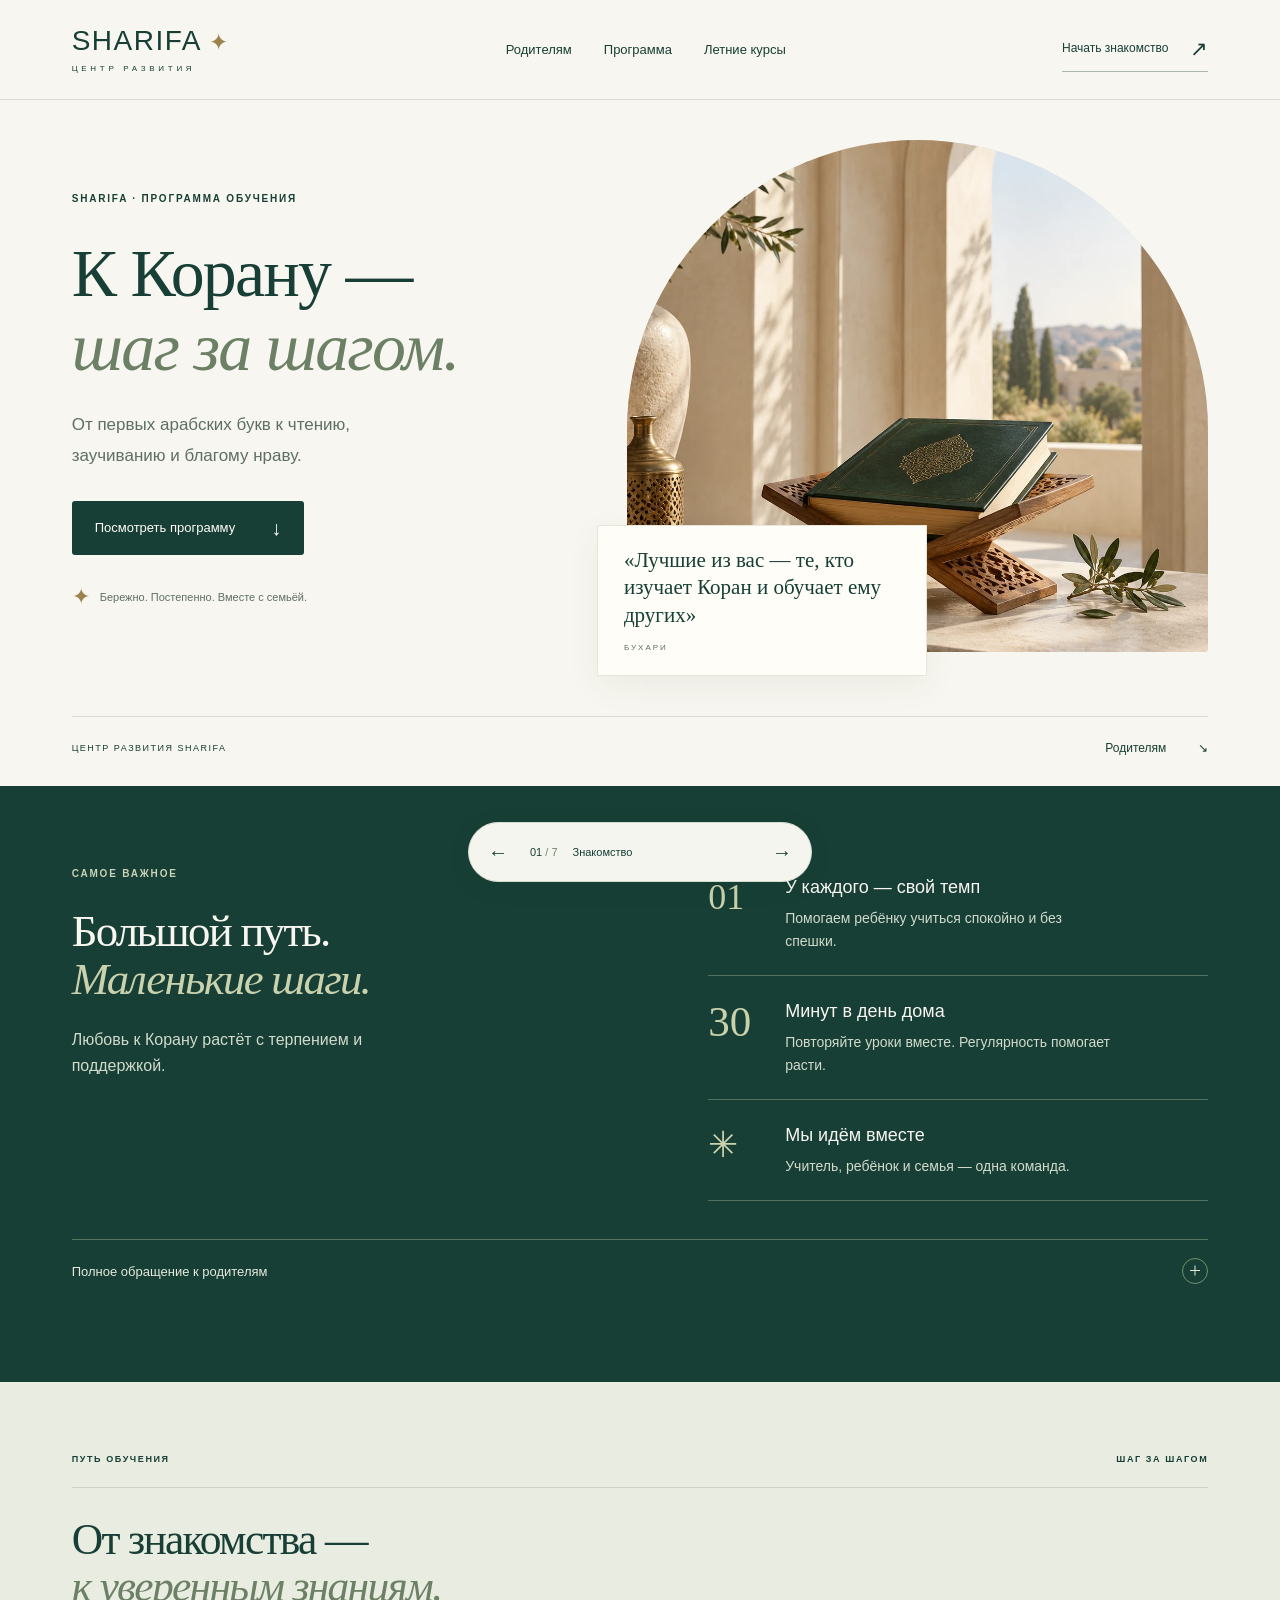
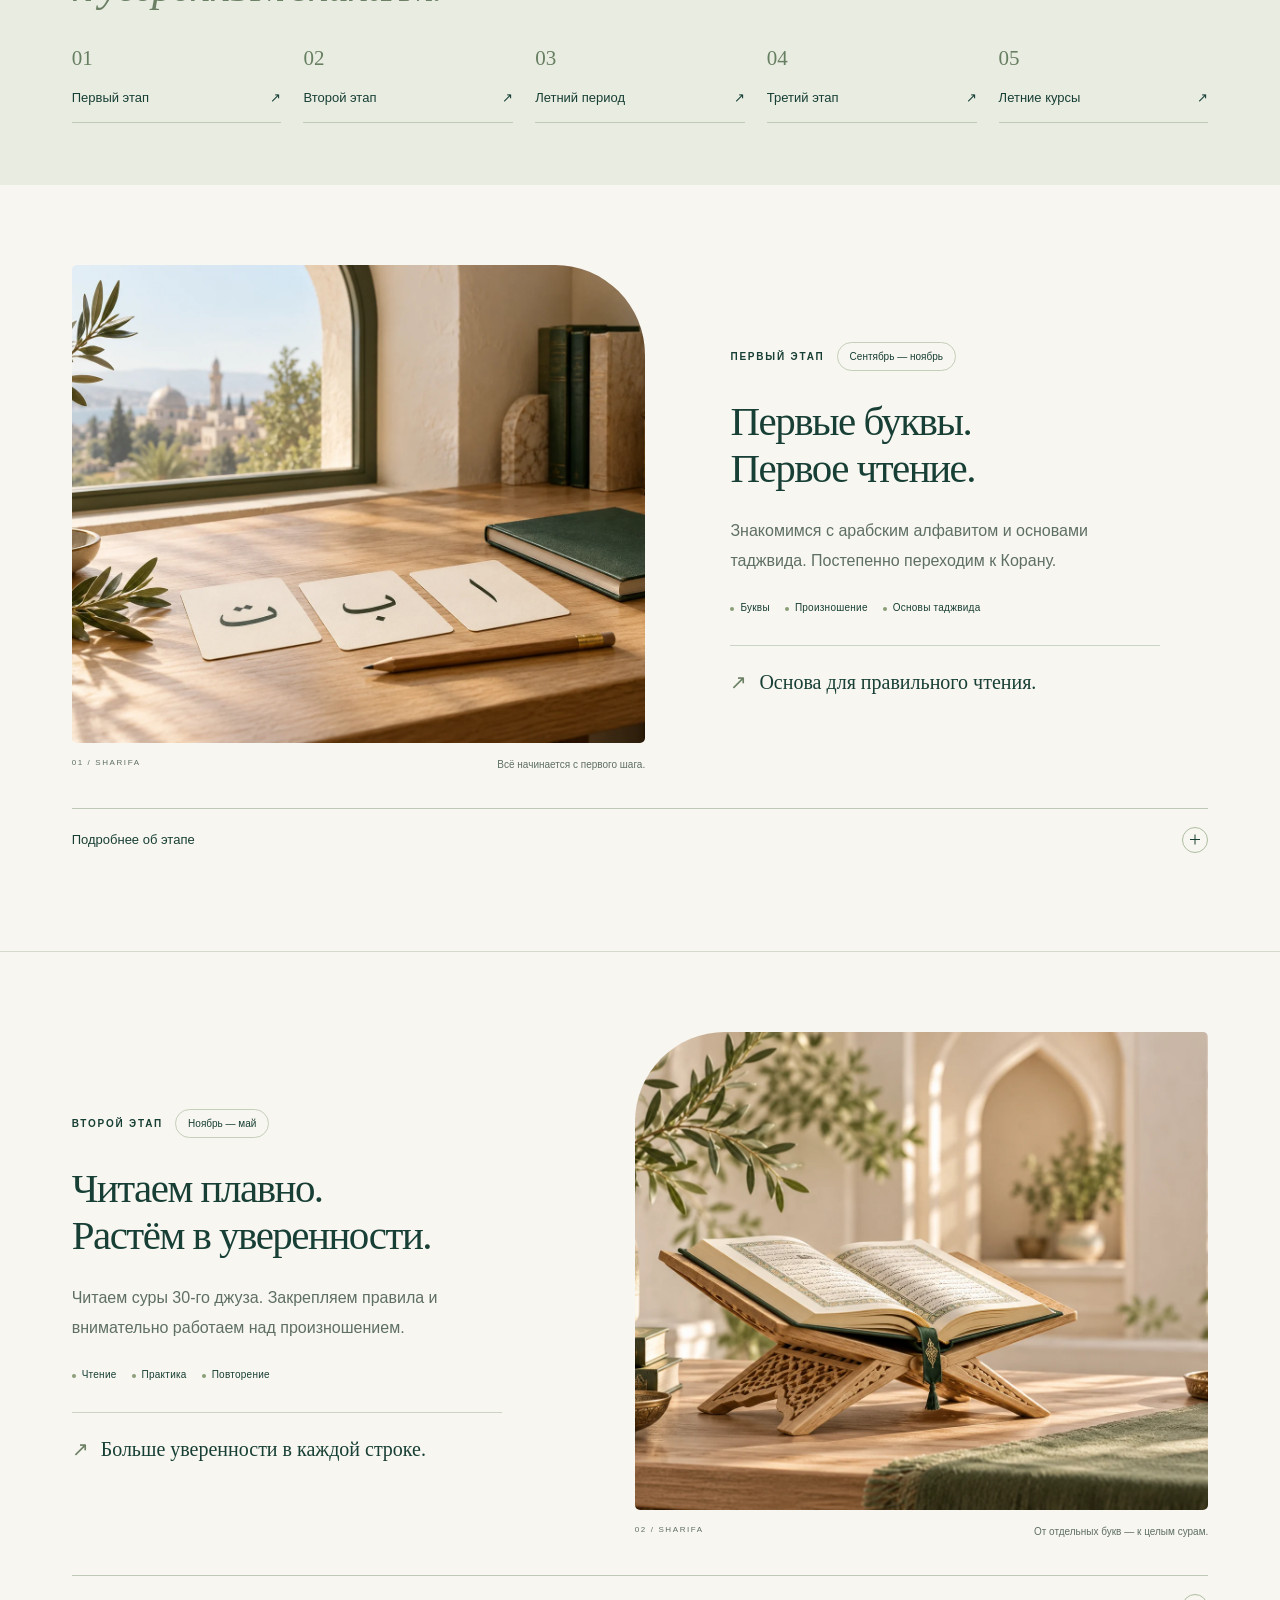
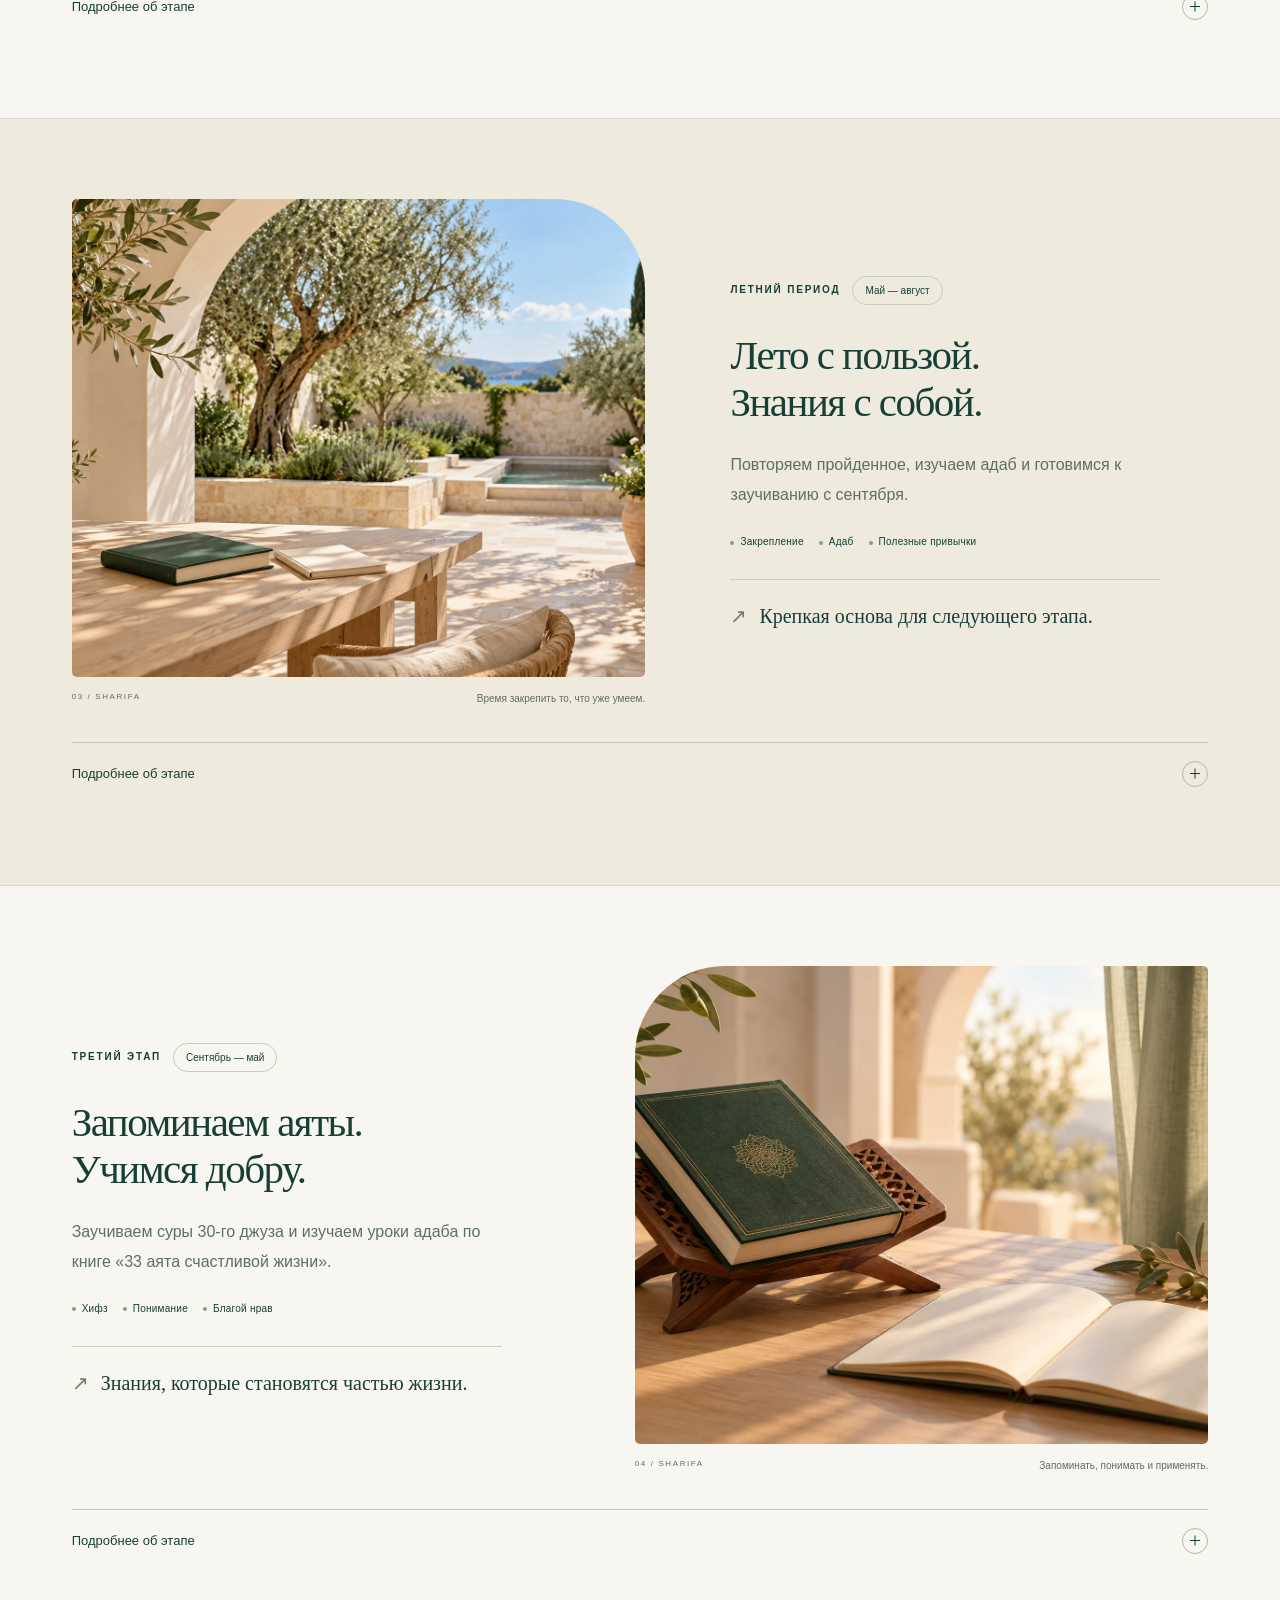
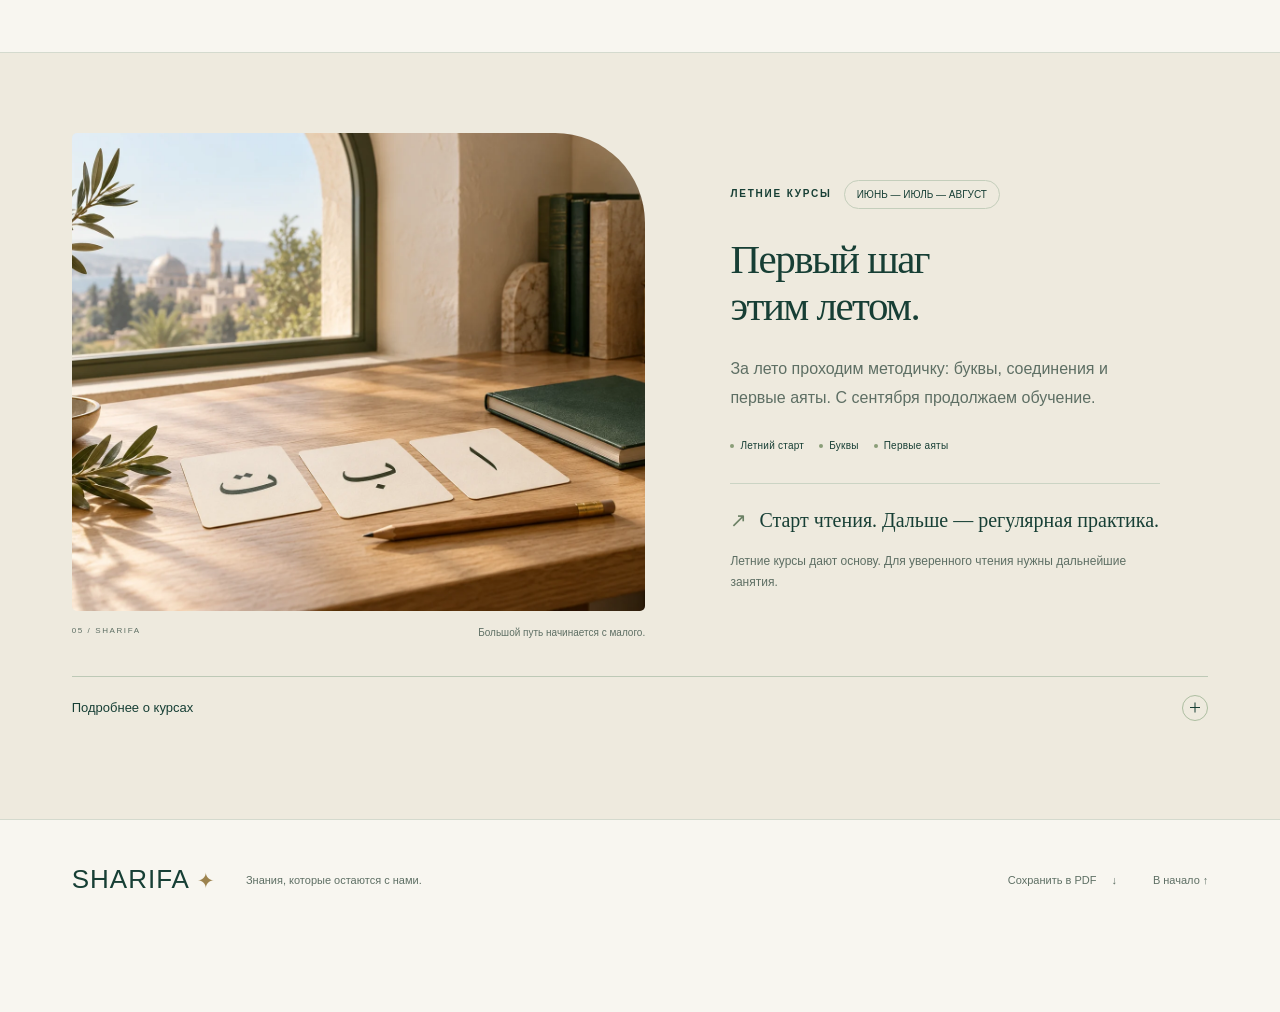
==== commit 69ad593c: "Make programme visual with short summaries and expandable details" ====
--- a/index.html
+++ b/index.html
@@ -1,54 +1,87 @@
 <!doctype html>
-<html lang="ru"><head><meta charset="UTF-8"><meta name="viewport" content="width=device-width, initial-scale=1"><meta name="theme-color" content="#173f35"><meta name="description" content="Программа обучения Sharifa. Полное обращение к родителям, этапы обучения, летний период и летние курсы."><title>Sharifa — программа обучения</title><link rel="stylesheet" href="styles.css"><link rel="stylesheet" href="content.css"><script src="app.js" defer></script></head><body>
+<html lang="ru"><head><meta charset="UTF-8"><meta name="viewport" content="width=device-width, initial-scale=1"><meta name="theme-color" content="#173f35"><meta name="description" content="Программа Sharifa: от первых арабских букв к чтению и заучиванию Корана. Этапы обучения, летние курсы и поддержка родителей."><title>Sharifa — шаг за шагом к Корану</title><link rel="stylesheet" href="styles.css"><link rel="stylesheet" href="content.css"><script src="app.js" defer></script></head><body>
 <a href="#main" class="skip">Перейти к содержанию</a>
-<header class="header"><a class="brand" href="#welcome" aria-label="Sharifa — в начало"><span class="brand-name">SHARIFA<span class="brand-star">✦</span></span><span class="brand-caption">ЦЕНТР РАЗВИТИЯ</span></a><nav aria-label="Основная навигация"><a href="#welcome">Обращение к родителям</a><a href="#roadmap">Программа</a></nav><a class="header-action" href="#roadmap">К программе <span aria-hidden="true">↓</span></a></header>
-<main id="main"><section class="hero chapter exact-hero" id="welcome" data-title="Обращение к родителям">
-  <div class="hero-copy"><div class="eyebrow">SHARIFA · ЦЕНТР РАЗВИТИЯ</div>
-  <h1>Программа обучения</h1>
-  <div class="source-prose opening-text"><p class="source-paragraph">Ассаляму алейкум ва рахматуллахи ва баракатуху, уважаемые родители!</p><p class="source-paragraph">Мы рады видеть вас в нашей семье Sharifa. Прежде чем ознакомить вас с нашей программой, хотим сделать небольшое напоминание.</p><p class="source-paragraph">В изучении Корана нельзя спешить и ожидать больших результатов за короткий срок. Каждый ребёнок по-своему воспринимает это дело. Кто-то с интересом приступает к занятиям, кто-то боится, переживает, думает, что Коран — это настолько великое дело, что он не справится. Наша задача — постепенно, шаг за шагом, приучать ребёнка к этой прекрасной Книге, прививать ему любовь к Корану и уверенность в своих силах.</p></div>
-  <a class="button" href="#parents">Продолжить чтение <span aria-hidden="true">↓</span></a></div>
-  <figure class="hero-art"><div class="arch-frame"><img src="assets/hero.webp" alt="Книга на деревянной подставке в светлом пространстве с аркой" width="1122" height="1402" fetchpriority="high"></div>
-  <figcaption><span class="quote-mark" aria-hidden="true">“</span><p>«Лучшие из вас — те, кто изучает Коран и обучает ему других»</p><span class="quote-source">БУХАРИ</span></figcaption></figure>
-</section><section class="chapter section letter-section theme-paper" id="parents" data-title="Обращение · часть 2">
-      <div class="reading-layout"><div class="reading-aside"><span class="eyebrow">02 / ОБРАЩЕНИЕ К РОДИТЕЛЯМ</span><h2>Обращение к родителям</h2><span class="reading-ornament" aria-hidden="true">✳</span></div>
-      <div class="source-prose"><p class="source-paragraph">К сожалению, многие родители хотят увидеть удивительные результаты уже через 2–3 месяца, при этом дома практически не занимаются с ребёнком и не уделяют внимания домашним заданиям, которые мы даём. Но разница между детьми, которые повторяют уроки дома вместе с родителями, и теми, кто занимается только в школе, бывает очень большой. Дети, которым уделяют внимание дома, нередко уходят далеко вперёд.</p><p class="source-paragraph">Поэтому наша первая просьба к вам: если вы записываете ребёнка к нам, пожалуйста, уделяйте ему хотя бы 30 минут в день для повторения уроков. Эти полчаса могут существенно повлиять на результат, а за ваше участие в обучении ребёнка, иншаАллах, вас ожидает великая награда.</p></div></div>
-    </section><section class="chapter section letter-section theme-sage" id="patience" data-title="Обращение · часть 3">
-      <div class="reading-layout"><div class="reading-aside"><span class="eyebrow">03 / ОБРАЩЕНИЕ К РОДИТЕЛЯМ</span><h2>Обращение к родителям</h2><span class="reading-ornament" aria-hidden="true">✳</span></div>
-      <div class="source-prose"><p class="source-paragraph">Вторая мысль, над которой мы предлагаем задуматься. Когда вы отдаёте ребёнка на борьбу или другой вид спорта, вы понимаете, что для серьёзных результатов нужны годы: два, три, четыре года тренировок, постоянная работа и терпение. Вы не ожидаете, что за 2–3 месяца ребёнок станет чемпионом и начнёт побеждать на соревнованиях.</p><p class="source-paragraph">Почему же в изучении Корана мы иногда хотим получить большие результаты всего за несколько месяцев?</p><p class="source-paragraph">Ведь правильное чтение Корана — это тоже путь, который требует времени, регулярных занятий, повторения и старания. Чтобы ребёнок научился читать Коран качественно, красиво и правильно, недостаточно просто довести его до чтения. Нужно продолжать работать над произношением букв, правилами таджвида, плавностью чтения и закреплением пройденного.</p></div></div>
-    </section><section class="chapter section letter-section theme-green" id="together" data-title="Обращение · часть 4">
-      <div class="reading-layout"><div class="reading-aside"><span class="eyebrow">04 / ОБРАЩЕНИЕ К РОДИТЕЛЯМ</span><h2>Обращение к родителям</h2><span class="reading-ornament" aria-hidden="true">✳</span></div>
-      <div class="source-prose"><p class="source-paragraph">Мы просим вас набраться терпения, довериться нашей программе и пройти этот путь вместе с нами. Наша цель — в течение первого учебного года заложить ребёнку хорошую основу чтения Корана, а на втором году перейти к систематическому заучиванию 30-го джуза.</p><p class="source-paragraph">Помните: школа и учитель не смогут добиться максимального результата без участия родителей. Только совместная работа учителя, ребёнка и семьи, иншаАллах, приведёт к хорошим результатам.</p><p class="source-paragraph">ИншаАллах, пусть Аллах сделает вашего ребёнка причиной вашего вхождения в Рай, а вас — причиной Рая для ваших родителей.</p><p class="source-paragraph">Уважаемые родители, баракаллаху фикум за то, что выбрали нас и доверили нам самое ценное — своих детей. Мы искренне ценим ваше доверие и постараемся оправдать ваши надежды. Пусть Аллах благословит наши общие старания, дарует нашим детям любовь к Корану и сделает их из числа тех, кто изучает Коран и обучает ему других.</p></div></div>
-    </section><div class="section programme-menu" id="roadmap"><div class="section-label"><span>ПРОГРАММА ОБУЧЕНИЯ</span><span class="line"></span></div><nav class="programme-index" aria-label="Разделы программы"><a href="#stage-one">Первый этап<span aria-hidden="true">↗</span></a><a href="#stage-two">Второй этап<span aria-hidden="true">↗</span></a><a href="#summer">Летний период<span aria-hidden="true">↗</span></a><a href="#stage-three">Третий этап<span aria-hidden="true">↗</span></a><a href="#summer-start">Летние курсы<span aria-hidden="true">↗</span></a></nav></div><section class="chapter section programme-section theme-paper" id="stage-one" data-title="Первый этап">
-      <div class="programme-heading"><div><span class="eyebrow">ПЕРВЫЙ ЭТАП</span><span class="programme-number" aria-hidden="true">1</span><span class="date-pill">Сентябрь — ноябрь</span></div>
-      <div><h2>Учимся читать Коран</h2><p class="source-intro">За 2–3 месяца ребёнок осваивает арабские буквы, изучает основные правила таджвида и переходит к чтению Корана.</p></div></div>
-      <div class="programme-body"><ol class="source-lessons"><li><span class="lesson-index" aria-hidden="true">01</span><div><h3>Проходим арабские буквы</h3><p>Изучаем все арабские буквы, их написание и правильное произношение (махрадж).</p></div></li><li><span class="lesson-index" aria-hidden="true">02</span><div><h3>Основные правила таджвида</h3><p>Знакомимся с базовыми правилами чтения, учимся правильно читать буквы и сочетания.</p></div></li><li><span class="lesson-index" aria-hidden="true">03</span><div><h3>Экзамены и зачёты</h3><p>Регулярно проверяем знания: чтение букв, правила, правильность произношения.</p></div></li><li><span class="lesson-index" aria-hidden="true">04</span><div><h3>Переходим на Коран</h3><p>После успешного прохождения этапа ребёнок начинает читать Коран.</p></div></li></ol>
-      <div class="source-results"><h3 class="subsection-title">Результат первого этапа</h3><ul><li><span aria-hidden="true">✓</span><p>Ребёнок знает все арабские буквы.</p></li><li><span aria-hidden="true">✓</span><p>Правильно произносит буквы (махрадж).</p></li><li><span aria-hidden="true">✓</span><p>Знает основные правила таджвида.</p></li><li><span aria-hidden="true">✓</span><p>Готов к переходу на чтение Корана.</p></li></ul></div>
-      <div class="source-conclusion"><p>Этот этап закладывает фундамент для дальнейшего чтения Корана. Успешный переход и качество чтения во многом зависят от регулярных занятий дома.</p></div><div class="source-note"><strong>Важна помощь родителей:</strong> занятия в центре дают основу, а регулярное повторение дома, желание ребёнка и поддержка семьи помогают добиться результата.</div></div>
-    </section><section class="chapter section programme-section theme-sage" id="stage-two" data-title="Второй этап">
-      <div class="programme-heading"><div><span class="eyebrow">ВТОРОЙ ЭТАП</span><span class="programme-number" aria-hidden="true">2</span><span class="date-pill">Ноябрь — май</span></div>
-      <div><h2>Укрепляем чтение 30-го джуза</h2><p class="source-intro">На этом этапе ребёнок продолжает читать Коран, закрепляет правильное произношение и развивает плавность чтения.</p></div></div>
-      <div class="programme-body"><ol class="source-lessons"><li><span class="lesson-index" aria-hidden="true">01</span><div><h3>Регулярное чтение 30-го джуза</h3><p>Читаем суры 30-го джуза, закрепляем правильное произношение (махрадж).</p></div></li><li><span class="lesson-index" aria-hidden="true">02</span><div><h3>Закрепление правил таджвида</h3><p>Применяем правила таджвида на практике, исправляем ошибки, развиваем уверенность в чтении.</p></div></li><li><span class="lesson-index" aria-hidden="true">03</span><div><h3>Повторение и контроль</h3><p>Регулярное повторение прочитанных сур, проверка и закрепление выученного.</p></div></li><li><span class="lesson-index" aria-hidden="true">04</span><div><h3>Индивидуальный темп</h3><p>Учитываем уровень ребёнка, даём задания и поддержку для дальнейшего роста.</p></div></li></ol>
-      <div class="source-results"><h3 class="subsection-title">Результат второго этапа</h3><ul><li><span aria-hidden="true">✓</span><p>Уверенно читает суры 30-го джуза.</p></li><li><span aria-hidden="true">✓</span><p>Правильно произносит слова и применяет правила таджвида.</p></li><li><span aria-hidden="true">✓</span><p>Чтение становится плавным, уверенным и красивым.</p></li><li><span aria-hidden="true">✓</span><p>Готов к переходу к заучиванию Корана и урокам адаба.</p></li></ul></div>
-      <div class="source-conclusion"><p>Готов к переходу к заучиванию Корана и урокам Адаба</p></div><div class="source-note">Следующий этап — развитие через Хифз и воспитание характера.</div></div>
-    </section><section class="chapter section programme-section theme-sand" id="summer" data-title="Летний период">
-      <div class="programme-heading"><div><span class="eyebrow">ЛЕТНИЙ ПЕРИОД</span><span class="programme-number" aria-hidden="true">ЛЕТО</span><span class="date-pill">Май — август</span></div>
-      <div><h2>Укрепляем знания и развиваем характер</h2><p class="source-intro">Летний период — это время закрепления, повторения и развития. Ребёнок продолжает читать Коран, укрепляет навыки, изучает уроки адаба по книге «Так учит нас Коран. 33 аята счастливой жизни» и готовится к новому этапу — заучиванию Корана с сентября.</p></div></div>
-      <div class="programme-body"><ol class="source-lessons"><li><span class="lesson-index" aria-hidden="true">01</span><div><h3>Укрепление чтения Корана</h3><p>Регулярное чтение пройденных сур, закрепление правильного произношения (махрадж) и плавности чтения.</p></div></li><li><span class="lesson-index" aria-hidden="true">02</span><div><h3>Повторение и практика правил таджвида</h3><p>Повторяем изученные правила, исправляем ошибки, развиваем уверенность в чтении.</p></div></li><li><span class="lesson-index" aria-hidden="true">03</span><div><h3>Уроки адаба по книге «Так учит нас Коран. 33 аята»</h3><p>Небольшие уроки адаба, чтение аятов, обсуждение смысла, примеры из жизни и практические задания.</p></div></li><li><span class="lesson-index" aria-hidden="true">04</span><div><h3>Полезные навыки и дополнительные занятия</h3><p>Формируем полезные привычки, развиваем ответственность, трудолюбие, дисциплину и другие важные навыки.</p></div></li><li><span class="lesson-index" aria-hidden="true">05</span><div><h3>Подготовка к заучиванию</h3><p>Повторяем короткие суры, учим новые молитвы, делаем индивидуальные задания и формируем план на новый учебный год.</p></div></li></ol>
-      <div class="source-results"><h3 class="subsection-title">Результат летнего периода</h3><ul><li><span aria-hidden="true">✓</span><p>Ребёнок уверенно читает пройденные суры.</p></li><li><span aria-hidden="true">✓</span><p>Правильно произносит слова и применяет правила таджвида.</p></li><li><span aria-hidden="true">✓</span><p>Проявляет хороший нрав и применяет уроки адаба в жизни.</p></li><li><span aria-hidden="true">✓</span><p>Готов к началу заучивания Корана с сентября.</p></li></ul></div>
-      <div class="source-conclusion"><p>Летний период — это крепкий фундамент для успешного заучивания Корана и формирования благого нрава.</p></div></div>
-    </section><section class="chapter section programme-section theme-sage" id="stage-three" data-title="Третий этап">
-      <div class="programme-heading"><div><span class="eyebrow">ТРЕТИЙ ЭТАП</span><span class="programme-number" aria-hidden="true">3</span><span class="date-pill">Сентябрь — май</span></div>
-      <div><h2>Укпереходим к заучиванию Корана</h2><p class="source-intro">На этом этапе ребёнок начинает заучивать суры 30-го джуза и параллельно изучает уроки адаба по книге «Так учит нас Коран. 33 аята счастливой жизни».</p></div></div>
-      <div class="programme-body"><ol class="source-lessons"><li><span class="lesson-index" aria-hidden="true">01</span><div><h3>Заучивание Корана</h3><p>Начинаем заучивать суры 30-го джуза по установленной программе, с правильным произношением и повторением.</p></div></li><li><span class="lesson-index" aria-hidden="true">02</span><div><h3>33 аята счастливой жизни</h3><p>Проводим уроки адаба по книге «Так учит нас Коран. 33 аята счастливой жизни».</p></div></li><li><span class="lesson-index" aria-hidden="true">03</span><div><h3>Понимание и размышление</h3><p>Объясняем смысл аятов простым и понятным языком, учим применять в жизни.</p></div></li><li><span class="lesson-index" aria-hidden="true">04</span><div><h3>Применение в жизни</h3><p>Формируем хорошие качества и красивый нрав: уважение к родителям, учителям, друзьям, окружающим и ответственное поведение.</p></div></li></ol>
-      <div class="source-results"><h3 class="subsection-title">Результат третьего этапа</h3><ul><li><span aria-hidden="true">✓</span><p>Ребёнок заучивает суры 30-го джуза по программе.</p></li><li><span aria-hidden="true">✓</span><p>Понимает смысл изученных аятов и уроков адаба.</p></li><li><span aria-hidden="true">✓</span><p>Применяет полученные знания в повседневной жизни.</p></li><li><span aria-hidden="true">✓</span><p>Готов к переходу к заучиванию 29 джуза и всего Корана при желании родителей.</p></li></ul></div>
-      <div class="source-conclusion"><p>Этот этап помогает ребёнку не только запомнить Коран, но и сформировать красивый нрав, основанный на аятах Корана, и заложить основу для всей жизни.</p></div></div>
-    </section><section class="chapter section programme-section theme-sand" id="summer-start" data-title="Летние курсы">
-      <div class="programme-heading"><div><span class="eyebrow">ЛЕТНИЕ КУРСЫ</span><span class="programme-number" aria-hidden="true">ЛЕТО</span><span class="date-pill">ИЮНЬ — ИЮЛЬ — АВГУСТ</span></div>
-      <div><h2>БЫСТРЫЙ СТАРТ К ЧТЕНИЮ КОРАНА</h2><p class="source-intro">За лето мы проходим с детьми всю методичку и доводим их до чтения Корана — по установленной программе, с правильным произношением и основами таджвида.</p></div></div>
-      <div class="programme-body"><h3 class="subsection-title">ЧТО МЫ ДАЕМ ЗА ЛЕТО?</h3><ol class="source-lessons"><li><span class="lesson-index" aria-hidden="true">01</span><div><h3>ПРОХОДИМ ВСЮ МЕТОДИЧКУ</h3><p>Изучаем все буквы, соединения, правила чтения и доводим детей до чтения простых слов и аятов Корана.</p></div></li><li><span class="lesson-index" aria-hidden="true">02</span><div><h3>ПРАВИЛЬНОЕ ПРОИЗНОШЕНИЕ</h3><p>Отрабатываем махрадж букв и основы таджвида на данном уровне.</p></div></li><li><span class="lesson-index" aria-hidden="true">03</span><div><h3>РЕГУЛЯРНАЯ ПРАКТИКА</h3><p>Много читаем, повторяем, выполняем домашние задания и закрепляем чтение.</p></div></li><li><span class="lesson-index" aria-hidden="true">04</span><div><h3>УРОКИ АДАБА</h3><p>Небольшие уроки адаба по книге «Так учит нас Коран. 33 аята», развиваем хорошие качества в повседневной жизни.</p></div></li></ol>
-      <div class="source-results"><h3 class="subsection-title">РЕЗУЛЬТАТ ЛЕТНИХ КУРСОВ</h3><ul><li><span aria-hidden="true">✓</span><p>Ребёнок знает все буквы и их соединения.</p></li><li><span aria-hidden="true">✓</span><p>Умеет читать простые слова и аяты Корана по методичке.</p></li><li><span aria-hidden="true">✓</span><p>Читает с правильным произношением на начальном уровне.</p></li><li><span aria-hidden="true">✓</span><p>Готов к переходу на чтение Корана с сентября.</p></li></ul></div>
-      <aside class="source-warning"><h3>ВАЖНО ЗНАТЬ!</h3><p>За 2–3 месяца невозможно дать качественное, уверенное и красивое чтение Корана. Летние курсы — это быстрый и качественный старт, мы доводим детей до Корана, но для уверенного, правильного и красивого чтения необходимо дальнейшее обучение в течение учебного года.</p><h4>Качественное чтение Корана требует:</h4><ul><li>времени и постоянной практики</li><li>закрепления правил таджвида</li><li>регулярного повторения</li><li>чтения большего объёма аятов</li><li>поддержки учителя в течение всего года</li></ul></aside><div class="source-continuation"><h3 class="subsection-title">ЧТО ДАЛЬШЕ?</h3><p class="continuation-intro">ЗАПИШИТЕ РЕБЁНКА НА ПРОДОЛЖЕНИЕ ОБУЧЕНИЯ С СЕНТЯБРЯ ДО МАЯ</p><ol class="source-lessons"><li><span class="lesson-index" aria-hidden="true">01</span><div><h3>ЧТЕНИЕ 30-ГО ДЖУЗА</h3><p>С сентября ребёнок начинает читать Коран по мусхафу: последовательно проходим и закрепляем суры 30-го джуза.</p></div></li><li><span class="lesson-index" aria-hidden="true">02</span><div><h3>ЗАКРЕПЛЕНИЕ ЧТЕНИЯ</h3><p>Работаем над правильным произношением, основами таджвида, плавностью чтения и регулярным повторением в течение всего учебного года.</p></div></li><li><span class="lesson-index" aria-hidden="true">03</span><div><h3>ОМОВЕНИЕ, НАМАЗ И АДАБ</h3><p>Параллельно обучаем правильному совершению омовения, намаза и небольшие уроки адаба по книге «Так учит нас Коран. 33 аята счастливой жизни».</p></div></li></ol></div><div class="source-conclusion"><p>Летние курсы — первый шаг.</p></div><div class="source-note">С сентября продолжаем путь к правильному чтению Корана, знанию и благому нраву.</div></div>
+<header class="header"><a class="brand" href="#welcome" aria-label="Sharifa — в начало"><span class="brand-name">SHARIFA<span class="brand-star" aria-hidden="true">✦</span></span><span class="brand-caption">ЦЕНТР РАЗВИТИЯ</span></a><nav aria-label="Основная навигация"><a href="#parents">Родителям</a><a href="#roadmap">Программа</a><a href="#summer-start">Летние курсы</a></nav><a class="header-action" href="#roadmap">Начать знакомство <span aria-hidden="true">↗</span></a></header>
+<main id="main"><section class="hero chapter" id="welcome" data-title="Знакомство">
+  <div class="hero-copy"><p class="eyebrow">SHARIFA · ПРОГРАММА ОБУЧЕНИЯ</p>
+    <h1>К Корану —<br><em>шаг за шагом.</em></h1>
+    <p class="hero-lead">От первых арабских букв к чтению, заучиванию и благому нраву.</p>
+    <a class="button" href="#roadmap">Посмотреть программу <span aria-hidden="true">↓</span></a>
+    <p class="hero-note"><span aria-hidden="true">✦</span> Бережно. Постепенно. Вместе с семьёй.</p>
+  </div>
+  <figure class="hero-art"><div class="arch-frame"><img src="assets/hero.webp" alt="Коран на деревянной подставке в светлом пространстве с аркой" width="1122" height="1402" fetchpriority="high"></div>
+    <figcaption><p>«Лучшие из вас — те, кто изучает Коран и обучает ему других»</p><span>БУХАРИ</span></figcaption>
+  </figure>
+  <div class="hero-foot"><span>ЦЕНТР РАЗВИТИЯ SHARIFA</span><a href="#parents">Родителям <span aria-hidden="true">↘</span></a></div>
+</section><section class="parents-section chapter" id="parents" data-title="Родителям">
+  <div class="parents-heading"><p class="eyebrow">САМОЕ ВАЖНОЕ</p><h2>Большой путь.<br><em>Маленькие шаги.</em></h2><p>Любовь к Корану растёт с терпением и поддержкой.</p></div>
+  <div class="parent-principles">
+    <article><span class="principle-symbol" aria-hidden="true">01</span><div><h3>У каждого — свой темп</h3><p>Помогаем ребёнку учиться спокойно и без спешки.</p></div></article>
+    <article id="patience"><span class="principle-symbol minutes-symbol" aria-hidden="true">30</span><div><h3>Минут в день дома</h3><p>Повторяйте уроки вместе. Регулярность помогает расти.</p></div></article>
+    <article id="together"><span class="principle-symbol" aria-hidden="true">✳</span><div><h3>Мы идём вместе</h3><p>Учитель, ребёнок и семья — одна команда.</p></div></article>
+  </div>
+  <details class="full-details letter-details"><summary>Полное обращение к родителям <span class="disclosure-icon" aria-hidden="true"></span></summary><div class="details-content source-prose"><p>Ассаляму алейкум ва рахматуллахи ва баракатуху, уважаемые родители!</p><p>Мы рады видеть вас в нашей семье Sharifa. Прежде чем ознакомить вас с нашей программой, хотим сделать небольшое напоминание.</p><p>В изучении Корана нельзя спешить и ожидать больших результатов за короткий срок. Каждый ребёнок по-своему воспринимает это дело. Кто-то с интересом приступает к занятиям, кто-то боится, переживает, думает, что Коран — это настолько великое дело, что он не справится. Наша задача — постепенно, шаг за шагом, приучать ребёнка к этой прекрасной Книге, прививать ему любовь к Корану и уверенность в своих силах.</p><p>К сожалению, многие родители хотят увидеть удивительные результаты уже через 2–3 месяца, при этом дома практически не занимаются с ребёнком и не уделяют внимания домашним заданиям, которые мы даём. Но разница между детьми, которые повторяют уроки дома вместе с родителями, и теми, кто занимается только в школе, бывает очень большой. Дети, которым уделяют внимание дома, нередко уходят далеко вперёд.</p><p>Поэтому наша первая просьба к вам: если вы записываете ребёнка к нам, пожалуйста, уделяйте ему хотя бы 30 минут в день для повторения уроков. Эти полчаса могут существенно повлиять на результат, а за ваше участие в обучении ребёнка, иншаАллах, вас ожидает великая награда.</p><p>Вторая мысль, над которой мы предлагаем задуматься. Когда вы отдаёте ребёнка на борьбу или другой вид спорта, вы понимаете, что для серьёзных результатов нужны годы: два, три, четыре года тренировок, постоянная работа и терпение. Вы не ожидаете, что за 2–3 месяца ребёнок станет чемпионом и начнёт побеждать на соревнованиях.</p><p>Почему же в изучении Корана мы иногда хотим получить большие результаты всего за несколько месяцев?</p><p>Ведь правильное чтение Корана — это тоже путь, который требует времени, регулярных занятий, повторения и старания. Чтобы ребёнок научился читать Коран качественно, красиво и правильно, недостаточно просто довести его до чтения. Нужно продолжать работать над произношением букв, правилами таджвида, плавностью чтения и закреплением пройденного.</p><p>Мы просим вас набраться терпения, довериться нашей программе и пройти этот путь вместе с нами. Наша цель — в течение первого учебного года заложить ребёнку хорошую основу чтения Корана, а на втором году перейти к систематическому заучиванию 30-го джуза.</p><p>Помните: школа и учитель не смогут добиться максимального результата без участия родителей. Только совместная работа учителя, ребёнка и семьи, иншаАллах, приведёт к хорошим результатам.</p><p>ИншаАллах, пусть Аллах сделает вашего ребёнка причиной вашего вхождения в Рай, а вас — причиной Рая для ваших родителей.</p><p>Уважаемые родители, баракаллаху фикум за то, что выбрали нас и доверили нам самое ценное — своих детей. Мы искренне ценим ваше доверие и постараемся оправдать ваши надежды. Пусть Аллах благословит наши общие старания, дарует нашим детям любовь к Корану и сделает их из числа тех, кто изучает Коран и обучает ему других.</p></div></details>
+</section><section class="programme-menu" id="roadmap" aria-labelledby="programme-title"><div class="section-label"><span>ПУТЬ ОБУЧЕНИЯ</span><span>ШАГ ЗА ШАГОМ</span></div><h2 id="programme-title">От знакомства —<br><em>к уверенным знаниям.</em></h2><nav class="programme-index" aria-label="Разделы программы"><a href="#stage-one"><span class="index-number">01</span><span>Первый этап</span><span aria-hidden="true">↗</span></a><a href="#stage-two"><span class="index-number">02</span><span>Второй этап</span><span aria-hidden="true">↗</span></a><a href="#summer"><span class="index-number">03</span><span>Летний период</span><span aria-hidden="true">↗</span></a><a href="#stage-three"><span class="index-number">04</span><span>Третий этап</span><span aria-hidden="true">↗</span></a><a href="#summer-start"><span class="index-number">05</span><span>Летние курсы</span><span aria-hidden="true">↗</span></a></nav></section><section class="programme-section chapter  theme-paper" id="stage-one" data-title="Первый этап">
+      <div class="stage-overview"><figure class="stage-art"><img src="assets/alphabet.webp" alt="Карточки с арабскими буквами и тетрадь на светлом учебном столе" width="1536" height="1024" loading="lazy" decoding="async"><figcaption><span>01 / SHARIFA</span><span>Всё начинается с первого шага.</span></figcaption></figure>
+      <div class="stage-copy"><div class="stage-meta"><p class="eyebrow">ПЕРВЫЙ ЭТАП</p><span class="date-pill">Сентябрь — ноябрь</span></div>
+        <h2>Первые буквы.<br>Первое чтение.</h2><p class="stage-description">Знакомимся с арабским алфавитом и основами таджвида. Постепенно переходим к Корану.</p><ul class="stage-tags" aria-label="Темы этапа"><li>Буквы</li><li>Произношение</li><li>Основы таджвида</li></ul>
+        <p class="stage-result"><span aria-hidden="true">↗</span>Основа для правильного чтения.</p>
+      </div></div>
+      <details class="full-details programme-details"><summary>Подробнее об этапе <span class="disclosure-icon" aria-hidden="true"></span></summary>
+        <div class="details-content"><div class="detail-intro"><h3>Учимся читать Коран</h3><p>За 2–3 месяца ребёнок осваивает арабские буквы, изучает основные правила таджвида и переходит к чтению Корана.</p></div>
+        <ol class="source-lessons"><li><span class="lesson-index" aria-hidden="true">01</span><div><h4>Проходим арабские буквы</h4><p>Изучаем все арабские буквы, их написание и правильное произношение (махрадж).</p></div></li><li><span class="lesson-index" aria-hidden="true">02</span><div><h4>Основные правила таджвида</h4><p>Знакомимся с базовыми правилами чтения, учимся правильно читать буквы и сочетания.</p></div></li><li><span class="lesson-index" aria-hidden="true">03</span><div><h4>Экзамены и зачёты</h4><p>Регулярно проверяем знания: чтение букв, правила, правильность произношения.</p></div></li><li><span class="lesson-index" aria-hidden="true">04</span><div><h4>Переходим на Коран</h4><p>После успешного прохождения этапа ребёнок начинает читать Коран.</p></div></li></ol>
+        <div class="source-results"><h3>Результат первого этапа</h3><ul><li>Ребёнок знает все арабские буквы.</li><li>Правильно произносит буквы (махрадж).</li><li>Знает основные правила таджвида.</li><li>Готов к переходу на чтение Корана.</li></ul></div>
+        <p class="source-conclusion">Этот этап закладывает фундамент для дальнейшего чтения Корана. Успешный переход и качество чтения во многом зависят от регулярных занятий дома.</p><div class="source-note"><strong>Важна помощь родителей:</strong> занятия в центре дают основу, а регулярное повторение дома, желание ребёнка и поддержка семьи помогают добиться результата.</div></div>
+      </details>
+    </section><section class="programme-section chapter reverse theme-paper" id="stage-two" data-title="Второй этап">
+      <div class="stage-overview"><figure class="stage-art"><img src="assets/reading.webp" alt="Открытый Коран на деревянной подставке в светлой комнате" width="1536" height="1024" loading="lazy" decoding="async"><figcaption><span>02 / SHARIFA</span><span>От отдельных букв — к целым сурам.</span></figcaption></figure>
+      <div class="stage-copy"><div class="stage-meta"><p class="eyebrow">ВТОРОЙ ЭТАП</p><span class="date-pill">Ноябрь — май</span></div>
+        <h2>Читаем плавно.<br>Растём в уверенности.</h2><p class="stage-description">Читаем суры 30-го джуза. Закрепляем правила и внимательно работаем над произношением.</p><ul class="stage-tags" aria-label="Темы этапа"><li>Чтение</li><li>Практика</li><li>Повторение</li></ul>
+        <p class="stage-result"><span aria-hidden="true">↗</span>Больше уверенности в каждой строке.</p>
+      </div></div>
+      <details class="full-details programme-details"><summary>Подробнее об этапе <span class="disclosure-icon" aria-hidden="true"></span></summary>
+        <div class="details-content"><div class="detail-intro"><h3>Укрепляем чтение 30-го джуза</h3><p>На этом этапе ребёнок продолжает читать Коран, закрепляет правильное произношение и развивает плавность чтения.</p></div>
+        <ol class="source-lessons"><li><span class="lesson-index" aria-hidden="true">01</span><div><h4>Регулярное чтение 30-го джуза</h4><p>Читаем суры 30-го джуза, закрепляем правильное произношение (махрадж).</p></div></li><li><span class="lesson-index" aria-hidden="true">02</span><div><h4>Закрепление правил таджвида</h4><p>Применяем правила таджвида на практике, исправляем ошибки, развиваем уверенность в чтении.</p></div></li><li><span class="lesson-index" aria-hidden="true">03</span><div><h4>Повторение и контроль</h4><p>Регулярное повторение прочитанных сур, проверка и закрепление выученного.</p></div></li><li><span class="lesson-index" aria-hidden="true">04</span><div><h4>Индивидуальный темп</h4><p>Учитываем уровень ребёнка, даём задания и поддержку для дальнейшего роста.</p></div></li></ol>
+        <div class="source-results"><h3>Результат второго этапа</h3><ul><li>Уверенно читает суры 30-го джуза.</li><li>Правильно произносит слова и применяет правила таджвида.</li><li>Чтение становится плавным, уверенным и красивым.</li><li>Готов к переходу к заучиванию Корана и урокам адаба.</li></ul></div>
+        <p class="source-conclusion">Готов к переходу к заучиванию Корана и урокам Адаба</p><div class="source-note">Следующий этап — развитие через Хифз и воспитание характера.</div></div>
+      </details>
+    </section><section class="programme-section chapter  theme-sand" id="summer" data-title="Летний период">
+      <div class="stage-overview"><figure class="stage-art"><img src="assets/garden.webp" alt="Залитый солнцем внутренний двор с оливковыми деревьями и столом для занятий" width="1536" height="1024" loading="lazy" decoding="async"><figcaption><span>03 / SHARIFA</span><span>Время закрепить то, что уже умеем.</span></figcaption></figure>
+      <div class="stage-copy"><div class="stage-meta"><p class="eyebrow">ЛЕТНИЙ ПЕРИОД</p><span class="date-pill">Май — август</span></div>
+        <h2>Лето с пользой.<br>Знания с собой.</h2><p class="stage-description">Повторяем пройденное, изучаем адаб и готовимся к заучиванию с сентября.</p><ul class="stage-tags" aria-label="Темы этапа"><li>Закрепление</li><li>Адаб</li><li>Полезные привычки</li></ul>
+        <p class="stage-result"><span aria-hidden="true">↗</span>Крепкая основа для следующего этапа.</p>
+      </div></div>
+      <details class="full-details programme-details"><summary>Подробнее об этапе <span class="disclosure-icon" aria-hidden="true"></span></summary>
+        <div class="details-content"><div class="detail-intro"><h3>Укрепляем знания и развиваем характер</h3><p>Летний период — это время закрепления, повторения и развития. Ребёнок продолжает читать Коран, укрепляет навыки, изучает уроки адаба по книге «Так учит нас Коран. 33 аята счастливой жизни» и готовится к новому этапу — заучиванию Корана с сентября.</p></div>
+        <ol class="source-lessons"><li><span class="lesson-index" aria-hidden="true">01</span><div><h4>Укрепление чтения Корана</h4><p>Регулярное чтение пройденных сур, закрепление правильного произношения (махрадж) и плавности чтения.</p></div></li><li><span class="lesson-index" aria-hidden="true">02</span><div><h4>Повторение и практика правил таджвида</h4><p>Повторяем изученные правила, исправляем ошибки, развиваем уверенность в чтении.</p></div></li><li><span class="lesson-index" aria-hidden="true">03</span><div><h4>Уроки адаба по книге «Так учит нас Коран. 33 аята»</h4><p>Небольшие уроки адаба, чтение аятов, обсуждение смысла, примеры из жизни и практические задания.</p></div></li><li><span class="lesson-index" aria-hidden="true">04</span><div><h4>Полезные навыки и дополнительные занятия</h4><p>Формируем полезные привычки, развиваем ответственность, трудолюбие, дисциплину и другие важные навыки.</p></div></li><li><span class="lesson-index" aria-hidden="true">05</span><div><h4>Подготовка к заучиванию</h4><p>Повторяем короткие суры, учим новые молитвы, делаем индивидуальные задания и формируем план на новый учебный год.</p></div></li></ol>
+        <div class="source-results"><h3>Результат летнего периода</h3><ul><li>Ребёнок уверенно читает пройденные суры.</li><li>Правильно произносит слова и применяет правила таджвида.</li><li>Проявляет хороший нрав и применяет уроки адаба в жизни.</li><li>Готов к началу заучивания Корана с сентября.</li></ul></div>
+        <p class="source-conclusion">Летний период — это крепкий фундамент для успешного заучивания Корана и формирования благого нрава.</p></div>
+      </details>
+    </section><section class="programme-section chapter reverse theme-paper" id="stage-three" data-title="Третий этап">
+      <div class="stage-overview"><figure class="stage-art"><img src="assets/memory.webp" alt="Коран на подставке, открытая тетрадь и оливковая ветвь в тёплом свете" width="1536" height="1024" loading="lazy" decoding="async"><figcaption><span>04 / SHARIFA</span><span>Запоминать, понимать и применять.</span></figcaption></figure>
+      <div class="stage-copy"><div class="stage-meta"><p class="eyebrow">ТРЕТИЙ ЭТАП</p><span class="date-pill">Сентябрь — май</span></div>
+        <h2>Запоминаем аяты.<br>Учимся добру.</h2><p class="stage-description">Заучиваем суры 30-го джуза и изучаем уроки адаба по книге «33 аята счастливой жизни».</p><ul class="stage-tags" aria-label="Темы этапа"><li>Хифз</li><li>Понимание</li><li>Благой нрав</li></ul>
+        <p class="stage-result"><span aria-hidden="true">↗</span>Знания, которые становятся частью жизни.</p>
+      </div></div>
+      <details class="full-details programme-details"><summary>Подробнее об этапе <span class="disclosure-icon" aria-hidden="true"></span></summary>
+        <div class="details-content"><div class="detail-intro"><h3>Укпереходим к заучиванию Корана</h3><p>На этом этапе ребёнок начинает заучивать суры 30-го джуза и параллельно изучает уроки адаба по книге «Так учит нас Коран. 33 аята счастливой жизни».</p></div>
+        <ol class="source-lessons"><li><span class="lesson-index" aria-hidden="true">01</span><div><h4>Заучивание Корана</h4><p>Начинаем заучивать суры 30-го джуза по установленной программе, с правильным произношением и повторением.</p></div></li><li><span class="lesson-index" aria-hidden="true">02</span><div><h4>33 аята счастливой жизни</h4><p>Проводим уроки адаба по книге «Так учит нас Коран. 33 аята счастливой жизни».</p></div></li><li><span class="lesson-index" aria-hidden="true">03</span><div><h4>Понимание и размышление</h4><p>Объясняем смысл аятов простым и понятным языком, учим применять в жизни.</p></div></li><li><span class="lesson-index" aria-hidden="true">04</span><div><h4>Применение в жизни</h4><p>Формируем хорошие качества и красивый нрав: уважение к родителям, учителям, друзьям, окружающим и ответственное поведение.</p></div></li></ol>
+        <div class="source-results"><h3>Результат третьего этапа</h3><ul><li>Ребёнок заучивает суры 30-го джуза по программе.</li><li>Понимает смысл изученных аятов и уроков адаба.</li><li>Применяет полученные знания в повседневной жизни.</li><li>Готов к переходу к заучиванию 29 джуза и всего Корана при желании родителей.</li></ul></div>
+        <p class="source-conclusion">Этот этап помогает ребёнку не только запомнить Коран, но и сформировать красивый нрав, основанный на аятах Корана, и заложить основу для всей жизни.</p></div>
+      </details>
+    </section><section class="programme-section chapter  theme-sand" id="summer-start" data-title="Летние курсы">
+      <div class="stage-overview"><figure class="stage-art"><img src="assets/alphabet.webp" alt="Арабские буквы на карточках рядом с тетрадью — первые шаги в обучении" width="1536" height="1024" loading="lazy" decoding="async"><figcaption><span>05 / SHARIFA</span><span>Большой путь начинается с малого.</span></figcaption></figure>
+      <div class="stage-copy"><div class="stage-meta"><p class="eyebrow">ЛЕТНИЕ КУРСЫ</p><span class="date-pill">ИЮНЬ — ИЮЛЬ — АВГУСТ</span></div>
+        <h2>Первый шаг<br>этим летом.</h2><p class="stage-description">За лето проходим методичку: буквы, соединения и первые аяты. С сентября продолжаем обучение.</p><ul class="stage-tags" aria-label="Темы этапа"><li>Летний старт</li><li>Буквы</li><li>Первые аяты</li></ul>
+        <p class="stage-result"><span aria-hidden="true">↗</span>Старт чтения. Дальше — регулярная практика.</p><p class="summer-note">Летние курсы дают основу. Для уверенного чтения нужны дальнейшие занятия.</p>
+      </div></div>
+      <details class="full-details programme-details"><summary>Подробнее о курсах <span class="disclosure-icon" aria-hidden="true"></span></summary>
+        <div class="details-content"><div class="detail-intro"><h3>БЫСТРЫЙ СТАРТ К ЧТЕНИЮ КОРАНА</h3><p>За лето мы проходим с детьми всю методичку и доводим их до чтения Корана — по установленной программе, с правильным произношением и основами таджвида.</p></div>
+        <h3 class="subsection-title">ЧТО МЫ ДАЕМ ЗА ЛЕТО?</h3><ol class="source-lessons"><li><span class="lesson-index" aria-hidden="true">01</span><div><h4>ПРОХОДИМ ВСЮ МЕТОДИЧКУ</h4><p>Изучаем все буквы, соединения, правила чтения и доводим детей до чтения простых слов и аятов Корана.</p></div></li><li><span class="lesson-index" aria-hidden="true">02</span><div><h4>ПРАВИЛЬНОЕ ПРОИЗНОШЕНИЕ</h4><p>Отрабатываем махрадж букв и основы таджвида на данном уровне.</p></div></li><li><span class="lesson-index" aria-hidden="true">03</span><div><h4>РЕГУЛЯРНАЯ ПРАКТИКА</h4><p>Много читаем, повторяем, выполняем домашние задания и закрепляем чтение.</p></div></li><li><span class="lesson-index" aria-hidden="true">04</span><div><h4>УРОКИ АДАБА</h4><p>Небольшие уроки адаба по книге «Так учит нас Коран. 33 аята», развиваем хорошие качества в повседневной жизни.</p></div></li></ol>
+        <div class="source-results"><h3>РЕЗУЛЬТАТ ЛЕТНИХ КУРСОВ</h3><ul><li>Ребёнок знает все буквы и их соединения.</li><li>Умеет читать простые слова и аяты Корана по методичке.</li><li>Читает с правильным произношением на начальном уровне.</li><li>Готов к переходу на чтение Корана с сентября.</li></ul></div>
+        <aside class="source-warning"><h4>ВАЖНО ЗНАТЬ!</h4><p>За 2–3 месяца невозможно дать качественное, уверенное и красивое чтение Корана. Летние курсы — это быстрый и качественный старт, мы доводим детей до Корана, но для уверенного, правильного и красивого чтения необходимо дальнейшее обучение в течение учебного года.</p><h5>Качественное чтение Корана требует:</h5><ul><li>времени и постоянной практики</li><li>закрепления правил таджвида</li><li>регулярного повторения</li><li>чтения большего объёма аятов</li><li>поддержки учителя в течение всего года</li></ul></aside><div class="source-continuation"><h4>ЧТО ДАЛЬШЕ?</h4><p>ЗАПИШИТЕ РЕБЁНКА НА ПРОДОЛЖЕНИЕ ОБУЧЕНИЯ С СЕНТЯБРЯ ДО МАЯ</p><ol class="source-lessons"><li><span class="lesson-index" aria-hidden="true">01</span><div><h4>ЧТЕНИЕ 30-ГО ДЖУЗА</h4><p>С сентября ребёнок начинает читать Коран по мусхафу: последовательно проходим и закрепляем суры 30-го джуза.</p></div></li><li><span class="lesson-index" aria-hidden="true">02</span><div><h4>ЗАКРЕПЛЕНИЕ ЧТЕНИЯ</h4><p>Работаем над правильным произношением, основами таджвида, плавностью чтения и регулярным повторением в течение всего учебного года.</p></div></li><li><span class="lesson-index" aria-hidden="true">03</span><div><h4>ОМОВЕНИЕ, НАМАЗ И АДАБ</h4><p>Параллельно обучаем правильному совершению омовения, намаза и небольшие уроки адаба по книге «Так учит нас Коран. 33 аята счастливой жизни».</p></div></li></ol></div><p class="source-conclusion">Летние курсы — первый шаг.</p><div class="source-note">С сентября продолжаем путь к правильному чтению Корана, знанию и благому нраву.</div></div>
+      </details>
     </section></main>
-<footer class="exact-footer"><span>SHARIFA · ЦЕНТР РАЗВИТИЯ</span><button class="footer-print" id="print-button">Сохранить в PDF ↓</button><a href="#welcome">В начало ↑</a></footer>
-<div class="chapter-dock" aria-label="Навигация по разделам"><button id="previous" aria-label="Предыдущий раздел">←</button><div><span id="chapter-count">01 <span>/ 9</span></span><span id="chapter-title">Обращение к родителям</span></div><button id="next" aria-label="Следующий раздел">→</button></div>
+<footer><a class="footer-brand" href="#welcome">SHARIFA<span aria-hidden="true">✦</span></a><p>Знания, которые остаются с нами.</p><button id="print-button">Сохранить в PDF <span aria-hidden="true">↓</span></button><a href="#welcome">В начало ↑</a></footer>
+<nav class="chapter-dock" aria-label="Навигация по разделам"><button id="previous" aria-label="Предыдущий раздел">←</button><div><span id="chapter-count">01 <span>/ 7</span></span><span id="chapter-title">Знакомство</span></div><button id="next" aria-label="Следующий раздел">→</button></nav>
 </body></html>
--- a/styles.css
+++ b/styles.css
@@ -1,12 +1,14 @@
-
-:root{--paper:#f8f6f0;--ink:#173f35;--muted:#65716a;--green:#183f35;--line:#d8ddd2;--sand:#ede9dc;--gold:#a58a52;--white:#fffdf8;--serif:Georgia,'Times New Roman',serif;--sans:Arial,sans-serif}
-*{box-sizing:border-box}html{scroll-behavior:smooth;scroll-padding-top:90px}body{margin:0;background:var(--paper);color:var(--ink);font-family:var(--sans);font-size:15px;line-height:1.8}a{color:inherit;text-decoration:none}button{font:inherit;cursor:pointer;color:inherit}button,a{-webkit-tap-highlight-color:transparent}button:focus-visible,a:focus-visible,summary:focus-visible{outline:3px solid var(--gold);outline-offset:6px}::selection{background:#d5ddc9}h1,h2,h3,p,figure{margin:0}h1,h2{font-family:var(--serif);font-weight:500;line-height:.99;letter-spacing:-1.8px}h1{font-size:clamp(56px,5.4vw,84px)}h2{font-size:clamp(44px,4.1vw,64px)}h1 em,h2 em{font-weight:400;color:#68816b}h3{font-size:18px;line-height:1.45;font-weight:650;letter-spacing:-.35px}p+p{margin-top:18px}button{border:0;background:none}.header{height:104px;padding:0 5.6%;display:flex;align-items:center;justify-content:space-between;border-bottom:1px solid var(--line);gap:24px;background:var(--paper)}.brand{display:flex;flex-direction:column;line-height:1}.brand-name{font-size:28px;letter-spacing:1.5px;font-weight:500}.brand-star{font-size:23px;vertical-align:top;margin-left:7px;color:var(--gold)}.brand-caption{font-size:8px;letter-spacing:3.8px;margin-top:9px}.header nav{display:flex;gap:36px;font-size:13px}.header nav a:hover{color:#82916f}.header-action{font-size:12px;min-height:44px;border-bottom:1px solid #aebbae;padding:7px 0}.header-action span{margin-left:16px;font-size:19px}.chapter{scroll-margin-top:20px}.hero{position:relative;max-width:1600px;margin:auto;padding:70px 5.6% 0;display:grid;grid-template-columns:1.18fr 1fr;gap:6.5%}.eyebrow{font-size:10px;letter-spacing:1.8px;font-weight:650;line-height:1.8}.hero .eyebrow{display:flex;align-items:center;gap:9px;margin-bottom:27px}.eyebrow>span{width:6px;height:6px;border-radius:50%;background:var(--gold)}.greeting{font-size:12px;line-height:1.8;margin-bottom:23px;color:var(--muted)}.lead{margin-top:27px;color:var(--muted);font-size:14px;line-height:1.95;max-width:455px}.button{display:inline-flex;align-items:center;justify-content:center;gap:35px;min-height:54px;padding:13px 25px;background:var(--green);color:#fffdf8;font-size:12px;border-radius:4px;transition:background .2s}.button:hover{background:#2c5748}.button span{font-size:21px}.hero .button{margin-top:30px}.hero-note{display:flex;align-items:center;gap:10px;font-size:10px;letter-spacing:.25px;color:var(--muted);margin:28px 0}.tiny-flower{font-size:23px;color:var(--gold)}.hero-art{position:relative;padding-top:4px;align-self:start;max-width:480px;width:100%}.arch-frame{height:clamp(380px,39vw,560px);border-radius:220px 220px 4px 4px;background:#e6e1d6;overflow:hidden;position:relative}.arch-frame:after{content:'';position:absolute;inset:13px;border:1px solid #fffcf166;border-radius:210px 210px 2px 2px;pointer-events:none}.arch-frame img{width:100%;height:100%;object-fit:cover;display:block}.hero-art figcaption{position:absolute;bottom:20px;left:-36px;background:var(--white);border:1px solid #e8e5da;padding:21px 25px 20px;box-shadow:0 8px 30px #263b2910}.hero-art figcaption p{font-family:var(--serif);font-size:23px;line-height:1.22;font-weight:500}.quote-mark{color:var(--gold);font-family:Georgia,serif;position:absolute;right:20px;top:-25px;font-size:72px;line-height:1}.quote-source{font-size:8px;letter-spacing:2px;display:block;margin-top:12px;color:var(--muted)}.art-label{position:absolute;right:-27px;top:50%;font-size:7px;letter-spacing:2px;writing-mode:vertical-rl;color:var(--muted)}.hero-bottom{grid-column:1/-1;display:flex;justify-content:space-between;padding:24px 0;border-top:1px solid var(--line);margin-top:24px;font-size:9px;letter-spacing:1.4px;color:var(--muted)}.hero-bottom a{letter-spacing:0;font-size:11px}.hero-bottom a span{margin-left:20px}.section{padding:92px max(5.6%,calc((100vw - 1420px)/2));}.section-label{display:flex;align-items:center;gap:24px;font-size:10px;font-weight:600;letter-spacing:1.8px;margin-bottom:47px}.section-label .line{height:1px;background:var(--line);flex:1}.intro{background:#f0f0e8}.intro-grid{display:grid;grid-template-columns:1.1fr 1fr;gap:9%}.intro-large{font-family:var(--serif);font-size:29px;line-height:1.3;max-width:440px;margin-top:24px}.prose{font-size:14px;color:#52645a}.soft-note{margin-top:26px;padding:18px 23px;border-left:2px solid #99aa87;background:#e6e9dd;font-size:13px;color:var(--ink)}.principles{display:grid;grid-template-columns:repeat(3,1fr);margin-top:55px;padding-top:30px;border-top:1px solid #d4d9ca;gap:45px}.principles>div{position:relative;padding-left:46px}.principle-number{position:absolute;left:0;top:-5px;font-family:var(--serif);font-size:29px;color:#859677}.principles p{font-size:12px;color:var(--muted);margin-top:8px}.home{background:var(--green);color:var(--paper);position:relative;overflow:hidden}.light-label{color:#c0cdb8}.light-label .line{background:#527060}.home-grid{display:grid;grid-template-columns:1fr 1.15fr;gap:9%;align-items:center}.home h2 em{color:#c8d0aa}.home p{font-size:14px;color:#d5dfd4;max-width:500px;margin-top:22px}.minute-art{position:relative;min-height:370px;display:flex;flex-direction:column;align-items:center;justify-content:center}.big-number{font-family:var(--serif);font-size:210px;line-height:.9;font-weight:400;color:#f0e8ce}.minutes{font-size:12px;letter-spacing:5px;margin-top:12px}.minute-foot{font-size:10px;color:#bdccba;margin-top:50px}.orbit{position:absolute;left:50%;top:45%;border:1px solid #d7dfbc35;border-radius:50%;transform:translate(-50%,-50%);width:330px;height:330px}.orbit-two{width:375px;height:375px}.orbit-dot{position:absolute;left:17%;top:15%;height:11px;width:11px;background:#c8c49b;border-radius:100%}.simple-checks{list-style:none;padding:0;margin:24px 0}.simple-checks li{font-size:13px;padding:6px 0;display:flex;gap:12px;align-items:baseline}.simple-checks li:before{content:'✓';color:#d0d8b2}.home .home-blessing{font-family:var(--serif);font-style:italic;font-size:22px;line-height:1.35;border-top:1px solid #527060;padding-top:22px}.patience-grid{display:grid;grid-template-columns:1.15fr 1fr;gap:10%;align-items:start}.patience-grid>div>p{font-size:14px;color:var(--muted);margin-top:25px}.reading-path>div{display:flex;gap:23px;padding:23px 0;border-bottom:1px solid var(--line)}.reading-path>div:first-child{padding-top:5px}.reading-path>div>span{font-size:35px;font-family:var(--serif);color:#7f916b;width:45px;flex-shrink:0;text-align:center}.reading-path p{font-size:12px;color:var(--muted);margin-top:6px}.wide-quote{margin:55px 0 0;padding-top:37px;border-top:1px solid var(--line);font-family:var(--serif);font-size:34px;line-height:1.3;text-align:center;font-weight:500}.wide-quote em{color:#718268}.roadmap{background:#ebece2}.section-heading{display:flex;align-items:end;justify-content:space-between;gap:30px}.section-heading>p{font-size:12px;color:var(--muted);padding-bottom:5px}.timeline{display:grid;grid-template-columns:repeat(4,1fr);margin-top:56px}.timeline a{padding:20px 20px 20px 0;position:relative}.timeline a:before{content:'';position:absolute;top:40px;left:0;width:100%;height:1px;background:#c2cbb7}.timeline-dot{position:relative;z-index:1;display:flex;align-items:center;justify-content:center;border:1px solid #a9b99b;width:43px;height:43px;border-radius:50%;background:#ebece2;font-family:var(--serif);font-size:22px;margin-bottom:30px;transition:background .2s,color .2s}.timeline a:hover .timeline-dot{background:var(--green);color:var(--paper)}.sun-dot{background:#e0d9b7;font-size:26px;border-color:#c9bf8d}.timeline-date{font-size:8px;letter-spacing:1px;font-weight:650}.timeline h3{margin:12px 0 9px;font-size:18px}.timeline p{font-size:11px;color:var(--muted)}.text-link{font-size:10px;display:inline-block;margin-top:24px;border-bottom:1px solid #a5b49b;padding-bottom:3px}.text-link span{margin-left:18px}.calendar-note{font-size:11px;color:#5d6a59;margin-top:25px;max-width:850px}.calendar-note span{font-size:23px;margin-right:10px}.stage{display:grid;grid-template-columns:.75fr 1.5fr;gap:10%;border-bottom:1px solid var(--line)}.stage-aside{border-right:1px solid var(--line);padding-right:40px}.stage-number{display:flex;align-items:baseline;gap:16px;font-family:var(--serif);font-size:130px;font-weight:400;line-height:1.1;margin:22px 0}.stage-number>span{font-family:var(--sans);font-size:9px;letter-spacing:3px;color:var(--muted)}.date-pill{display:inline-block;border:1px solid #c7cebc;border-radius:50px;padding:7px 17px;font-size:10px;line-height:1.8}.stage-aside>p{font-family:var(--serif);font-size:24px;line-height:1.3;color:var(--muted);margin-top:25px}.letter-art{display:flex;justify-content:center;align-items:center;gap:22px;height:135px;margin-top:28px;color:#8a9b79;font-family:Georgia,serif;font-size:75px}.letter-art span:nth-child(2){transform:translateY(15px)}.stage-intro{font-size:14px;color:var(--muted);margin-top:23px;max-width:620px}.lesson-list{counter-reset:lesson;list-style:none;padding:0;margin:30px 0}.lesson-list li{counter-increment:lesson;display:flex;gap:19px;padding:19px 0;border-bottom:1px solid var(--line)}.lesson-list li:before{content:counter(lesson,decimal-leading-zero);font-size:10px;color:#7a8c6b;line-height:2.6;width:24px;flex-shrink:0}.lesson-list p{font-size:12px;color:var(--muted);margin-top:4px}.lesson-list h3{font-size:16px}.result{display:flex;align-items:start;gap:17px;background:#e9edde;padding:22px 24px;border-radius:3px}.result-mark{border:1px solid #9fb28c;flex-shrink:0;line-height:27px;height:29px;width:29px;text-align:center;border-radius:50%;font-size:14px;margin-top:3px}.result .eyebrow{font-size:8px;letter-spacing:1.3px}.result p{font-size:12px;line-height:1.8;margin-top:6px}.small-note{font-size:11px;line-height:1.8;color:var(--muted);margin-top:18px}.alternate{background:#f0f0e8}.book-art{width:145px;margin:43px auto 0}.book-art svg{stroke:#82916f;stroke-width:1.25}.summer{background:#eee9d9}.summer .line{background:#d6d0bb}.summer h2 em{color:#8d8058}.summer-grid{display:grid;grid-template-columns:repeat(3,1fr);gap:55px;margin-top:50px}.summer-icon{font-size:40px;line-height:1.3;color:#9b875b;font-family:Georgia,serif}.summer-grid h3{margin:20px 0 12px}.summer-grid p{font-size:12px;color:#6d705e}.summer-bottom{border-top:1px solid #d6d0bb;margin-top:45px;padding-top:30px;display:flex;gap:24px;align-items:center}.summer-sun{font-size:45px;color:#9b875b;line-height:1}.summer-bottom p{font-size:13px;color:#606951}.heart-art{font-family:Georgia,serif;font-size:140px;line-height:1;text-align:center;color:#8b9e7e;margin-top:35px}.summer-start{background:#f0f0e8}.summer-start-grid{display:grid;grid-template-columns:1.2fr 1fr;gap:12%}.summer-start h2{margin-top:24px}.summer-start-grid>div>p{font-size:14px;color:var(--muted);margin-top:24px}.summer-route{padding-top:5px}.summer-route>div{padding:23px 27px;background:#e5e8dc;border-left:2px solid #9caa89}.summer-route>div>span{font-size:9px;letter-spacing:2px;color:var(--muted)}.summer-route h3{margin-top:8px}.summer-route p{font-size:12px;color:var(--muted);margin-top:8px}.route-arrow{display:block;padding:9px 0 9px 34px;color:#899977;font-size:27px;line-height:1}.summer-warning{margin-top:38px;background:#e8e4d7;border-color:#b2a16a}.closing{text-align:center;background:var(--green);color:var(--paper);padding-top:70px;padding-bottom:80px}.closing-flower{font-size:53px;line-height:1;color:#c2c69d;display:block;margin-bottom:25px}.closing>.eyebrow{color:#c5d2bd;margin-bottom:30px}.closing h2 em{color:#c9d0af}.closing-lead{font-family:var(--serif);font-size:27px;line-height:1.35;margin:28px 0}.closing-text{max-width:690px;margin:30px auto 0;font-size:13px;color:#d0dccf}.closing-sign{display:block;font-size:12px;margin-top:34px;color:#d4dfcd}.closing-sign strong{font-family:var(--serif);font-size:26px;margin-left:8px;font-weight:500}.outline{border:1px solid #8a9e7b;background:transparent;color:var(--paper);margin-top:28px}.outline:hover{background:#2a5142}footer{padding:25px 5.6% 120px;display:flex;justify-content:space-between;gap:20px;font-size:9px;letter-spacing:1px;color:var(--muted)}footer a{font-size:11px;letter-spacing:0}.chapter-dock{position:fixed;bottom:21px;left:50%;transform:translateX(-50%);z-index:10;display:flex;align-items:center;gap:10px;padding:7px 9px;background:#fffdf8f5;border:1px solid #dbe0d3;border-radius:50px;box-shadow:0 4px 25px #153b2518;backdrop-filter:blur(14px)}.chapter-dock button{height:43px;width:43px;border:1px solid #dde2d4;border-radius:50%;font-size:21px;line-height:1;transition:background .2s}.chapter-dock button:hover{background:#e6ecdc}.chapter-dock button:disabled{opacity:.35;cursor:default}.chapter-dock>div{width:235px;display:flex;align-items:center;gap:14px;justify-content:center}.chapter-dock #chapter-count{font-size:11px;font-weight:650;white-space:nowrap}.chapter-dock #chapter-count span{color:#879281;font-weight:400}.chapter-dock #chapter-title{font-size:10px;white-space:nowrap}.skip{position:fixed;top:-90px;left:20px;z-index:50;background:var(--green);color:white;padding:12px}.skip:focus{top:15px}dialog{color:var(--ink);border:1px solid var(--line);border-radius:8px;max-width:790px;width:calc(100% - 30px);max-height:87vh;padding:0;background:var(--paper)}dialog::backdrop{background:#102d24a6;backdrop-filter:blur(6px)}.dialog-top{display:flex;justify-content:space-between;align-items:center;background:var(--paper);border-bottom:1px solid var(--line);padding:12px 25px;position:sticky;top:0;z-index:1;font-size:9px;letter-spacing:1.5px}.dialog-top button{font-size:30px;width:44px;height:44px;line-height:1}.letter-content{padding:32px 40px 45px}.letter-content h2{font-size:45px;margin-bottom:30px}.letter-content p{font-size:14px;line-height:1.9}.letter-sign{font-family:var(--serif);font-style:italic;font-size:25px!important;margin-top:35px!important}
-@media(min-width:1600px){.header{padding-left:calc((100vw - 1420px)/2);padding-right:calc((100vw - 1420px)/2)}}
-@media(max-width:1050px){.header nav{gap:20px}.header-action{font-size:10px}.hero{gap:5%;padding-top:45px}h1{font-size:65px}.hero-art figcaption{left:-20px;padding:18px}.hero-art figcaption p{font-size:20px}.section{padding-top:70px;padding-bottom:70px}.stage{gap:7%;grid-template-columns:.7fr 1.4fr}.stage-aside{padding-right:22px}.stage-number{font-size:110px}.summer-grid{gap:30px}.home-grid{gap:6%}.orbit{width:265px;height:265px}.orbit-two{width:305px;height:305px}.big-number{font-size:185px}.timeline h3{font-size:16px}.timeline-date{font-size:7px}}
-@media(max-width:760px){html{scroll-padding-top:15px}.header{height:86px;padding:0 6%;gap:15px}.brand-name{font-size:24px}.brand-caption{font-size:7px;letter-spacing:3.2px}.header nav{display:none}.header-action{font-size:10px;line-height:1.5;max-width:155px;text-align:right}.header-action span{margin-left:6px}.hero{grid-template-columns:1fr;padding:36px 6% 0;gap:25px}.hero .eyebrow{font-size:8px;letter-spacing:1.3px;margin-bottom:23px}.greeting{font-size:11px;line-height:1.75;margin-bottom:23px}h1{font-size:clamp(50px,10.5vw,72px);letter-spacing:-1.4px;line-height:1.02}h2{font-size:clamp(42px,8.8vw,58px);letter-spacing:-1px;line-height:1.05}.lead{font-size:13px;line-height:1.9;margin-top:23px}.hero .button{margin-top:24px}.button{font-size:11px;gap:28px;padding:12px 20px}.hero-note{margin:19px 0 3px;font-size:9px;gap:8px}.hero-art{max-width:none;padding:0 15px 32px}.arch-frame{height:440px;max-width:420px;margin:auto;border-radius:220px 220px 3px 3px}.hero-art figcaption{bottom:16px;left:0;right:22px;max-width:290px;padding:18px 22px}.hero-art figcaption p{font-size:23px}.art-label{right:0;font-size:6px}.hero-bottom{margin-top:0;padding:18px 0 22px;font-size:7px;letter-spacing:.8px}.hero-bottom>a{font-size:9px;max-width:120px;text-align:right;line-height:1.6}.hero-bottom>a span{margin-left:5px}.section{padding:54px 6%}.section-label{font-size:8px;letter-spacing:1.1px;gap:16px;margin-bottom:30px}.intro-grid,.home-grid,.patience-grid,.summer-start-grid{grid-template-columns:1fr;gap:30px}.intro-large{font-size:26px;margin-top:22px}.prose,.patience-grid>div>p,.summer-start-grid>div>p{font-size:13px}.principles{gap:16px;margin-top:32px;padding-top:25px}.principles>div{padding-left:0}.principle-number{position:static;display:block;font-size:25px;margin-bottom:8px}.principles h3{font-size:13px}.principles p{font-size:10px;line-height:1.7}.principles br{display:none}.home-grid{gap:28px}.minute-art{min-height:280px}.big-number{font-size:165px}.minutes{font-size:10px;letter-spacing:4px}.minute-foot{margin-top:30px;font-size:9px}.orbit{width:245px;height:245px}.orbit-two{width:280px;height:280px}.orbit-dot{left:20%;top:11%}.home p{font-size:13px}.home .home-blessing{font-size:23px}.reading-path>div{padding:18px 0}.reading-path p{font-size:12px}.reading-path h3{font-size:16px}.wide-quote{font-size:27px;margin-top:32px;padding-top:27px}.wide-quote br{display:none}.section-heading{display:block}.section-heading>p{margin-top:23px;font-size:12px}.section-heading>p br{display:none}.timeline{grid-template-columns:1fr;margin-top:30px}.timeline a{padding:0 0 30px 65px;min-height:150px}.timeline a:last-child{padding-bottom:0}.timeline a:before{left:21px;top:20px;height:100%;width:1px}.timeline a:last-child:before{display:none}.timeline-dot{position:absolute;left:0;top:0}.timeline-date{font-size:8px}.timeline h3{font-size:19px;margin-top:8px}.timeline p{font-size:12px;line-height:1.65}.timeline p br{display:none}.text-link{font-size:11px;margin-top:12px}.calendar-note{font-size:11px;margin-top:29px}.stage{display:block}.stage-aside{border-right:0;border-bottom:1px solid var(--line);padding:0 0 25px;margin-bottom:30px;display:flex;align-items:center;flex-wrap:wrap;gap:14px;justify-content:space-between}.stage-aside>.eyebrow{width:100%;font-size:8px;letter-spacing:1.5px}.stage-number{font-size:70px;margin:0;gap:12px;line-height:1}.stage-number>span{font-size:8px;letter-spacing:2px}.date-pill{font-size:10px;padding:6px 15px}.stage-aside .letter-art,.stage-aside .book-art,.stage-aside .heart-art,.stage-aside>p{display:none}.stage-intro{font-size:13px;margin-top:22px}.lesson-list{margin:25px 0}.lesson-list li{gap:12px;padding:17px 0}.lesson-list h3{font-size:15px}.lesson-list p{font-size:12px}.result{padding:20px 18px;gap:13px}.result p{font-size:12px}.summer-grid{grid-template-columns:1fr;gap:0;margin-top:25px}.summer-grid article{padding:24px 0 24px 56px;border-bottom:1px solid #d6d0bb;position:relative}.summer-icon{position:absolute;left:0;top:20px;font-size:35px}.summer-grid h3{font-size:17px;margin:0 0 10px}.summer-grid p{font-size:12px}.summer-bottom{border:0;margin-top:0;padding-top:26px;gap:17px;align-items:start}.summer-bottom p{font-size:12px}.summer-bottom br{display:none}.summer-sun{font-size:35px}.summer-start h2{margin-top:20px}.summer-route{padding-top:0}.summer-warning{font-size:12px}.closing{padding-top:52px;padding-bottom:55px}.closing-flower{font-size:45px;margin-bottom:20px}.closing>.eyebrow{font-size:8px;letter-spacing:1.4px}.closing h2{font-size:44px}.closing-lead{font-size:25px}.closing-lead br{display:none}.closing-text{font-size:12px}.closing-sign{font-size:10px}.closing-sign strong{font-size:24px}footer{padding:22px 6% 110px;flex-wrap:wrap;font-size:8px;gap:12px}footer>span:nth-child(2){display:none}footer a{margin-left:auto;font-size:10px}.chapter-dock{bottom:12px;gap:5px;padding:6px 7px;max-width:calc(100% - 24px)}.chapter-dock>div{width:215px;gap:10px}.chapter-dock #chapter-title{font-size:9px}.chapter-dock #chapter-count{font-size:10px}.chapter-dock button{width:44px;height:44px;flex-shrink:0}.letter-content{padding:25px 23px 35px}.letter-content h2{font-size:37px}.letter-content p{font-size:13px}.dialog-top{padding:9px 15px;font-size:8px}}
-@media(max-width:360px){.chapter-dock>div{width:190px;gap:8px}.chapter-dock #chapter-title{font-size:8px}.header-action{max-width:125px}h1{font-size:47px}.hero-art{padding-left:8px;padding-right:8px}.arch-frame{height:370px}.principles{gap:10px}.principles h3{font-size:12px}.closing h2{font-size:39px}}
+:root{--paper:#f8f6f0;--ink:#173f35;--muted:#5e6f64;--green:#173f35;--line:#d4dace;--sand:#eeeade;--gold:#9c824d;--white:#fffdf8;--serif:Georgia,'Times New Roman',serif;--sans:Arial,sans-serif}
+*{box-sizing:border-box}html{scroll-behavior:smooth;scroll-padding-top:24px}body{margin:0;background:var(--paper);color:var(--ink);font:16px/1.65 var(--sans)}h1,h2,h3,h4,h5,p,figure{margin:0}h1,h2{font-family:var(--serif);font-weight:400;letter-spacing:-1.7px;line-height:1.08}h1{font-size:clamp(52px,5.3vw,82px)}h2{font-size:clamp(37px,3.5vw,55px)}h1 em,h2 em{font-weight:400;color:#6b8064}a{color:inherit;text-decoration:none}button{font:inherit;color:inherit;cursor:pointer;border:0;background:none}button,a,summary{-webkit-tap-highlight-color:transparent;touch-action:manipulation}button:focus-visible,a:focus-visible,summary:focus-visible{outline:3px solid var(--gold);outline-offset:6px}::selection{background:#dce3ce}img{max-width:100%;display:block}.skip{position:fixed;z-index:100;left:20px;top:-100px;padding:12px 20px;background:var(--ink);color:white}.skip:focus{top:15px}.eyebrow{font-size:10px;font-weight:600;letter-spacing:1.8px;line-height:1.6}
+.header{max-width:1600px;margin:auto;height:100px;padding:0 5.6%;display:flex;align-items:center;justify-content:space-between;gap:24px;border-bottom:1px solid var(--line)}.brand{display:flex;flex-direction:column;line-height:1}.brand-name{font-size:28px;letter-spacing:1.5px}.brand-star{font-size:23px;color:var(--gold);margin-left:7px}.brand-caption{font-size:8px;letter-spacing:3.7px;margin-top:10px}.header nav{display:flex;gap:32px;font-size:13px}.header nav a{padding:12px 0}.header-action{display:flex;gap:22px;align-items:center;min-height:44px;font-size:12px;border-bottom:1px solid #aab8a7}.header-action span{font-size:21px}.header a:hover{color:#6b8064}
+.hero{position:relative;max-width:1600px;margin:auto;padding:40px 5.6% 0;display:grid;grid-template-columns:.9fr 1.1fr;gap:30px 7%;align-items:center}.hero-copy{padding:16px 0 35px}.hero .eyebrow{margin-bottom:30px}.hero-lead{font-size:17px;line-height:1.8;max-width:370px;margin-top:26px;color:var(--muted)}.button{display:inline-flex;align-items:center;gap:36px;min-height:54px;padding:14px 23px;background:var(--green);color:var(--white);font-size:13px;border-radius:3px;transition:background .2s}.button:hover{background:#315a48}.button span{font-size:20px;line-height:1}.hero .button{margin-top:30px}.hero-note{display:flex;align-items:center;gap:10px;color:var(--muted);font-size:11px;margin-top:24px}.hero-note span{font-size:22px;color:var(--gold)}.hero-art{position:relative;max-width:640px;width:100%;padding:0 0 34px}.arch-frame{height:clamp(420px,40vw,610px);overflow:hidden;background:#e7e4d8;border-radius:300px 300px 4px 4px}.arch-frame img{width:100%;height:100%;object-fit:cover;object-position:center 57%}.hero-art figcaption{position:absolute;left:-30px;bottom:10px;max-width:330px;padding:21px 26px;background:var(--white);border:1px solid #e9e5d9;box-shadow:0 10px 30px #1a3a2510}.hero-art figcaption p{font:21px/1.3 var(--serif)}.hero-art figcaption>span{display:block;font-size:8px;letter-spacing:2px;color:var(--muted);margin-top:12px}.hero-foot{grid-column:1/-1;display:flex;justify-content:space-between;align-items:center;border-top:1px solid var(--line);font-size:9px;letter-spacing:1.5px;padding:22px 0 27px}.hero-foot a{font-size:12px;letter-spacing:0;display:flex;align-items:center;gap:32px}
+.parents-section,.programme-menu,.programme-section{padding:80px max(5.6%,calc((100vw - 1420px)/2))}.parents-section{display:grid;grid-template-columns:1fr 1fr;gap:0 12%;background:var(--green);color:var(--paper)}.parents-heading .eyebrow{color:#c8d2b8;margin-bottom:25px}.parents-heading h2 em{color:#c9d1ad}.parents-heading>p:last-child{max-width:345px;font-size:16px;color:#d1dbcc;margin-top:23px}.parent-principles{padding-top:8px}.parent-principles article{display:flex;gap:27px;padding:22px 0;border-bottom:1px solid #52705e}.parent-principles article:first-child{padding-top:0}.parent-principles h3{font-size:18px;font-weight:500;line-height:1.5}.parent-principles p{max-width:330px;font-size:14px;color:#d1dbcc;margin-top:6px}.principle-symbol{font:36px/1.3 var(--serif);color:#c9d1ad;min-width:50px}.minutes-symbol{font-size:43px;line-height:1.1}
+.programme-menu{padding-top:70px;padding-bottom:62px;background:#e9ece1}.section-label{display:flex;justify-content:space-between;gap:20px;padding-bottom:20px;margin-bottom:28px;border-bottom:1px solid #cbd4c4;font-size:9px;font-weight:600;letter-spacing:1.6px}.programme-menu h2{font-size:clamp(35px,3.4vw,52px)}.programme-index{display:grid;grid-template-columns:repeat(5,1fr);gap:22px;margin-top:38px}.programme-index a{min-height:75px;display:grid;grid-template-columns:1fr auto;align-items:end;gap:7px;padding-bottom:14px;border-bottom:1px solid #bfcbb7;font-size:13px;transition:border-color .2s}.programme-index a:hover{border-color:var(--ink)}.index-number{grid-column:1/-1;align-self:start;font:21px/1 var(--serif);color:#677f61}
+.theme-sand{background:var(--sand)}.programme-section{border-bottom:1px solid var(--line)}.stage-overview{display:grid;grid-template-columns:1.2fr 1fr;gap:7.5%;align-items:center}.stage-art{min-width:0}.stage-art img{width:100%;height:auto;aspect-ratio:1.2;object-fit:cover;border-radius:5px 90px 5px 5px;background:#e6e3d7}.stage-art figcaption{display:flex;justify-content:space-between;gap:20px;margin-top:14px;font-size:10px;color:var(--muted);line-height:1.6}.stage-art figcaption>span:first-child{font-size:8px;letter-spacing:1.6px;white-space:nowrap}.stage-copy{padding:15px 0}.stage-meta{display:flex;flex-wrap:wrap;align-items:center;gap:12px;margin-bottom:27px}.date-pill{border:1px solid #c4cebb;border-radius:30px;padding:6px 12px;font-size:10px;line-height:1.5}.stage-copy h2{font-size:clamp(33px,3.2vw,50px);letter-spacing:-1.5px;line-height:1.15}.stage-description{font-size:16px;line-height:1.85;color:var(--muted);margin-top:24px;max-width:420px}.stage-tags{padding:0;list-style:none;display:flex;flex-wrap:wrap;gap:8px 15px;margin:25px 0 0}.stage-tags li{font-size:10px;letter-spacing:.25px;display:flex;align-items:center;gap:6px}.stage-tags li:before{content:'';width:4px;height:4px;border-radius:50%;background:#8a9e78}.stage-result{display:flex;align-items:baseline;gap:12px;border-top:1px solid #cbd4c4;padding-top:22px;margin-top:28px;font:20px/1.4 var(--serif);max-width:430px}.stage-result span{font:20px var(--sans);color:#6b8064}.summer-note{max-width:400px;font-size:12px;line-height:1.8;color:var(--muted);margin-top:17px}.reverse .stage-art{order:2}.reverse .stage-copy{order:1}.reverse .stage-overview{grid-template-columns:1fr 1.2fr}.reverse .stage-art img{border-radius:90px 5px 5px 5px}
+footer{display:flex;align-items:center;gap:30px;flex-wrap:wrap;padding:38px 5.6% 110px;font-size:11px;color:var(--muted)}.footer-brand{font-size:26px;letter-spacing:1px;color:var(--ink)}.footer-brand span{margin-left:7px;color:var(--gold);font-size:21px}footer p{margin-right:auto}footer button,footer>a:last-child{min-height:44px;display:flex;align-items:center;gap:15px}.chapter-dock{position:fixed;left:50%;bottom:18px;transform:translateX(-50%);z-index:10;display:flex;align-items:center;gap:10px;padding:7px;background:#fffdf8f5;border:1px solid #d4dace;border-radius:60px;box-shadow:0 5px 25px #173f3514;max-width:calc(100% - 24px)}.chapter-dock button{width:44px;height:44px;border-radius:50%;font-size:20px;transition:background .2s}.chapter-dock button:hover{background:#e9eee0}.chapter-dock button:disabled{opacity:.3;cursor:default}.chapter-dock>div{display:flex;align-items:center;gap:15px;min-width:220px}.chapter-dock #chapter-count{font-size:11px;white-space:nowrap}.chapter-dock #chapter-count span{color:#75836e}.chapter-dock #chapter-title{font-size:11px}
+@media(min-width:1500px){.stage-art img{aspect-ratio:1.4}.stage-overview{gap:9%}}
+@media(max-width:1000px){.header nav{gap:22px}.header-action{display:none}.hero{gap:24px 5%}.hero-note{font-size:10px}.hero-art figcaption{left:-16px;max-width:290px}.hero-art figcaption p{font-size:19px}.parents-section{gap:0 7%}.stage-overview,.reverse .stage-overview{gap:5%}.stage-copy h2{font-size:35px}.stage-art img{aspect-ratio:1}.stage-meta{gap:10px;margin-bottom:20px}.stage-description{font-size:15px}.stage-art figcaption>span:last-child{max-width:190px;text-align:right}.programme-index{gap:16px}}
+@media(max-width:760px){.header{height:86px;padding:0 6%;gap:15px}.brand-name{font-size:24px}.brand-caption{font-size:7px;letter-spacing:3.1px}.header nav{gap:20px;font-size:12px}.header nav a:last-child{display:none}.hero{padding:32px 6% 0;grid-template-columns:1fr;gap:22px}.hero-copy{padding:0}.hero .eyebrow{font-size:9px;letter-spacing:1.3px;margin-bottom:22px}h1{font-size:clamp(47px,10.8vw,72px);letter-spacing:-1.9px}.hero-lead{font-size:16px;line-height:1.75;max-width:330px;margin-top:20px}.hero .button{margin-top:23px}.hero-note{font-size:11px;margin-top:16px}.hero-art{max-width:none;padding-bottom:30px}.arch-frame{height:clamp(320px,90vw,500px);border-radius:250px 250px 4px 4px}.arch-frame img{object-position:center 59%}.hero-art figcaption{bottom:0;left:12px;max-width:280px;padding:17px 20px}.hero-art figcaption p{font-size:20px}.hero-foot{margin-top:4px;font-size:8px;padding:18px 0 23px;letter-spacing:1px}.hero-foot a{font-size:11px}.parents-section,.programme-menu,.programme-section{padding:48px 6%}.parents-section{grid-template-columns:1fr;gap:30px}.parents-heading .eyebrow{margin-bottom:20px}h2{font-size:clamp(35px,8.8vw,47px);letter-spacing:-1.3px}.parents-heading>p:last-child{font-size:15px;max-width:320px;margin-top:20px}.parent-principles{padding:0}.parent-principles article{padding:20px 0;gap:22px}.parent-principles h3{font-size:17px}.parent-principles p{font-size:14px;line-height:1.7}.principle-symbol{font-size:33px}.minutes-symbol{font-size:40px}.section-label{font-size:8px;letter-spacing:1.1px;margin-bottom:24px}.section-label>span:last-child{display:none}.programme-menu h2{font-size:36px}.programme-index{grid-template-columns:1fr;gap:0;margin-top:27px}.programme-index a{grid-template-columns:30px 1fr 20px;min-height:54px;align-items:center;padding:12px 0;font-size:14px}.index-number{grid-column:auto;align-self:center;font-size:18px}.stage-overview,.reverse .stage-overview{grid-template-columns:1fr;gap:28px}.stage-art,.reverse .stage-art{order:0}.stage-copy,.reverse .stage-copy{order:1;padding:0}.stage-art img{aspect-ratio:1.25;border-radius:4px 70px 4px 4px}.reverse .stage-art img{border-radius:70px 4px 4px 4px}.stage-art figcaption{font-size:9px;gap:10px;margin-top:11px}.stage-art figcaption>span:last-child{max-width:205px}.stage-meta{margin-bottom:18px;gap:10px 15px}.stage-meta .eyebrow{font-size:9px;letter-spacing:1.4px}.date-pill{font-size:10px;padding:5px 11px}.stage-copy h2{font-size:clamp(33px,8vw,44px);letter-spacing:-1.25px;line-height:1.15}.stage-description{font-size:16px;line-height:1.8;margin-top:19px;max-width:500px}.stage-tags{margin-top:21px;gap:8px 15px}.stage-tags li{font-size:11px}.stage-result{font-size:21px;margin-top:24px;padding-top:21px}.summer-note{font-size:13px}.chapter-dock{bottom:12px;gap:5px}.chapter-dock>div{min-width:0;width:205px;gap:10px}.chapter-dock #chapter-title{font-size:10px}.chapter-dock #chapter-count{font-size:10px}.chapter-dock button{flex-shrink:0}footer{padding:30px 6% 100px;gap:12px 24px}footer p{width:100%;font-size:12px;order:1}footer button{margin-left:auto;font-size:11px}footer>a:last-child{display:none}.footer-brand{font-size:25px}}
+@media(max-width:370px){.header nav{gap:13px;font-size:11px}.brand-name{font-size:22px}.brand-caption{font-size:6px}.chapter-dock>div{width:178px}.chapter-dock #chapter-title{font-size:9px}.hero-note{font-size:10px}.programme-menu h2{font-size:32px}.hero-art figcaption{left:8px;max-width:250px}.stage-tags{gap:8px 11px}}
 @media(prefers-reduced-motion:reduce){html{scroll-behavior:auto}*,*:before,*:after{transition:none!important;animation:none!important}}
-@media print{@page{size:A4;margin:15mm}.header nav,.header-action,.chapter-dock,.hero-bottom,footer,.button,.hero-note,.art-label,dialog{display:none!important}body{font-size:11pt;background:white;-webkit-print-color-adjust:exact;print-color-adjust:exact}.header{height:60px;padding:0 0 12px}.hero{padding:30px 0;gap:30px;grid-template-columns:1.1fr 1fr}h1{font-size:40pt}h2{font-size:32pt}.hero .eyebrow{font-size:7pt}.greeting{font-size:8pt}.lead{font-size:10pt}.hero-art figcaption{left:0;bottom:0;padding:14px}.hero-art figcaption p{font-size:15pt}.arch-frame{height:350px}.section{padding:30px 20px;break-before:page;break-inside:avoid;min-height:auto}.section-label{margin-bottom:28px}.intro-grid,.patience-grid{gap:35px}.home-grid{grid-template-columns:.8fr 1.2fr;gap:35px}.minute-art{min-height:300px}.big-number{font-size:155px}.orbit{width:250px;height:250px}.orbit-two{width:280px;height:280px}.stage{gap:35px;grid-template-columns:.65fr 1.4fr}.stage-number{font-size:95px}.stage-aside{padding-right:20px}.stage-aside .eyebrow{font-size:7pt}.stage-aside>p{font-size:18pt}.stage-intro,.home p{font-size:10pt}.lesson-list p,.result p{font-size:9pt}.lesson-list li{padding:15px 0}.timeline{grid-template-columns:1fr 1fr;gap:25px}.timeline-date{font-size:7pt}.timeline p{font-size:9pt}.timeline h3{font-size:14pt}.summer-grid{gap:25px}.summer-grid p{font-size:10pt}.summer-start-grid{gap:35px}.closing{padding:45px 30px}.closing-text{font-size:10pt}a[href]:after{content:none!important}}
-
-/* System fonts keep the presentation fully available offline. */
-h1{font-size:clamp(48px,4.6vw,70px);font-weight:400;line-height:1.08}h2{font-size:clamp(39px,3.7vw,57px);font-weight:400;line-height:1.12}h1 em,h2 em{font-weight:400}body:has(dialog[open]){overflow:hidden}@media(max-width:760px){h1{font-size:clamp(44px,9.5vw,65px);letter-spacing:-1.8px}h2{font-size:clamp(36px,7.5vw,49px)}.closing h2{font-size:36px}}@media print{h1{font-size:35pt}h2{font-size:28pt}}
+@media print{@page{size:A4;margin:15mm}body{font-size:10pt;background:white;-webkit-print-color-adjust:exact;print-color-adjust:exact}.header{height:55px;padding:0 0 12px}.header nav,.header-action,.chapter-dock,footer,.button,.hero-note,.hero-foot{display:none!important}.hero{padding:25px 0;gap:30px;grid-template-columns:1fr 1fr}.hero h1{font-size:34pt}.hero-lead{font-size:11pt}.hero-art{padding-bottom:20px}.arch-frame{height:300px}.hero-art figcaption{left:0;bottom:0;padding:12px 16px;max-width:240px}.hero-art figcaption p{font-size:13pt}.parents-section,.programme-menu,.programme-section{padding:26px 0;break-before:page}.parents-section{display:block;background:white;color:var(--ink)}.parents-heading h2{font-size:29pt}.parents-heading h2 em{color:#6b8064}.parents-heading>p:last-child,.parent-principles p{color:var(--muted)}.parents-heading .eyebrow{color:var(--ink)}.parent-principles{margin-top:20px}.parent-principles article{padding:15px 0;border-color:var(--line);break-inside:avoid}.principle-symbol{color:#6b8064}.stage-overview,.reverse .stage-overview{grid-template-columns:1fr 1fr;gap:25px;break-inside:avoid}.stage-copy h2{font-size:24pt}.stage-description{font-size:10pt}.stage-art img{aspect-ratio:1.1}.stage-result{font-size:14pt}.stage-tags li{font-size:8pt}.programme-menu{background:white}.programme-index{gap:15px}.programme-index a{font-size:9pt}}
--- a/content.css
+++ b/content.css
@@ -1,132 +1,4 @@
-/* Complete source content stays visible in the document, including without JavaScript. */
-.exact-hero{padding-top:55px;padding-bottom:65px;grid-template-columns:1.25fr .85fr;gap:7%;align-items:start}
-.exact-hero h1{font-size:clamp(42px,4.2vw,62px);margin-bottom:28px}
-.exact-hero .eyebrow{margin-bottom:22px}
-.exact-hero .hero-art{margin-top:20px}
-.exact-hero .hero-art figcaption{max-width:340px}
-.exact-hero .hero-art figcaption p{font-size:23px;line-height:1.35}
-.source-prose{font-size:16px;line-height:1.95;max-width:740px}
-.source-prose p+p{margin-top:25px}
-.opening-text p:first-child{font-family:var(--serif);font-size:23px;line-height:1.5}
-.source-paragraph{overflow-wrap:break-word}
-.theme-paper{background:var(--paper)}
-.theme-sage{background:#edeFE5}
-.theme-green{background:var(--green);color:var(--paper)}
-.theme-sand{background:#eee9d9}
-.letter-section{border-top:1px solid var(--line)}
-.reading-layout{display:grid;grid-template-columns:.65fr 1.35fr;gap:9%;align-items:start;max-width:1240px;margin:auto}
-.reading-aside h2{font-size:37px;line-height:1.2;margin-top:24px}
-.reading-aside .eyebrow{font-size:9px;letter-spacing:1.4px}
-.reading-ornament{display:block;font-size:75px;line-height:1;color:#a9b295;margin-top:35px}
-.theme-green .reading-ornament{color:#c3cbaa}
-.theme-green .source-prose{color:#f0f3e9}
-.programme-menu{padding-top:45px;padding-bottom:45px;border-bottom:1px solid var(--line)}
-.programme-menu .section-label{margin-bottom:22px}
-.programme-index{display:flex;flex-wrap:wrap;gap:12px}
-.programme-index a{display:flex;align-items:center;gap:30px;border:1px solid #c8d1bf;padding:10px 17px;border-radius:3px;font-size:12px;min-height:46px;background:#fdfcf6}
-.programme-index a:hover{background:#e4eadc}
-.programme-section{border-bottom:1px solid var(--line)}
-.programme-heading{display:grid;grid-template-columns:220px 1fr;gap:60px;max-width:1200px;margin:0 auto 40px;align-items:start}
-.programme-heading>div:first-child{display:flex;flex-direction:column;align-items:start}
-.programme-number{display:block;font-family:var(--serif);font-size:100px;line-height:1.2;color:#819274;margin:9px 0}
-.theme-sand .programme-number{font-size:65px;line-height:1.5;color:#9c8959}
-.programme-heading h2{font-size:clamp(36px,3.8vw,55px);line-height:1.2;letter-spacing:-1.2px}
-.source-intro{font-size:16px;line-height:1.9;margin-top:25px;max-width:800px}
-.programme-body{max-width:1200px;margin:0 auto}
-.source-lessons{list-style:none;margin:0;padding:0;display:grid;grid-template-columns:1fr 1fr;gap:0 50px}
-.source-lessons li{display:flex;gap:20px;padding:28px 0;border-top:1px solid #cdd5c3;min-width:0;break-inside:avoid}
-.lesson-index{font-family:var(--serif);font-size:30px;line-height:1.3;flex-shrink:0;color:#8b9c7d;width:35px}
-.source-lessons h3{font-size:20px;line-height:1.5;font-weight:600}
-.source-lessons p{font-size:15px;line-height:1.9;margin-top:10px}
-.source-results{background:#e2e9d8;border:1px solid #cbd6bd;padding:28px 30px;margin-top:30px;border-radius:4px}
-.theme-sand .source-results{background:#e7e3d1;border-color:#d2c9ac}
-.subsection-title{font-family:var(--serif);font-size:30px;line-height:1.35;font-weight:400;letter-spacing:-.6px}
-.source-results ul{list-style:none;margin:23px 0 0;padding:0;display:grid;grid-template-columns:1fr 1fr;gap:22px 35px}
-.source-results li{display:flex;gap:13px;align-items:start;break-inside:avoid}
-.source-results li>span{flex-shrink:0;border:1px solid #96a987;border-radius:50%;width:25px;height:25px;font-size:12px;line-height:24px;text-align:center;margin-top:3px}
-.source-results p{font-size:15px;line-height:1.85}
-.source-conclusion{margin-top:33px;padding-top:25px;border-top:1px solid #cdd5c3;font-family:var(--serif);font-size:27px;line-height:1.5}
-.source-note{font-size:15px;line-height:1.9;margin-top:23px;padding:20px 23px;border-left:2px solid #96a883;background:#e6eadf}
-.theme-sand .source-note{background:#e7e2d1;border-color:#a39464}
-.source-warning{margin-top:35px;border:1px solid #d4bea0;border-left:3px solid #ad8151;border-radius:3px;background:#f6eddf;padding:27px 30px}
-.source-warning h3{font-size:23px;font-family:var(--serif);font-weight:400;letter-spacing:0;margin-bottom:17px}
-.source-warning p,.source-warning li{font-size:15px;line-height:1.9}
-.source-warning h4{font-size:16px;font-weight:600;line-height:1.8;margin:24px 0 10px}
-.source-warning ul{margin:0;padding-left:22px}
-.source-warning li{padding:3px 0}
-.source-continuation{margin-top:42px}
-.continuation-intro{font-size:13px;line-height:1.9;margin:18px 0 25px;font-weight:600;letter-spacing:.5px}
-.footer-print{font-size:12px;min-height:44px;padding:0 14px;border:1px solid #bfcbb4;border-radius:3px}
-.exact-footer{align-items:center}
-@media(max-width:1000px){.programme-heading{grid-template-columns:180px 1fr;gap:35px}.reading-layout{grid-template-columns:.7fr 1.3fr;gap:7%}.reading-aside h2{font-size:32px}.source-lessons{gap:0 30px}.source-lessons h3{font-size:18px}}
-@media(max-width:760px){
-  .exact-hero{grid-template-columns:1fr;padding-top:32px;padding-bottom:35px;gap:30px}
-  .exact-hero h1{font-size:43px;line-height:1.12;letter-spacing:-1.6px;margin-bottom:25px}
-  .exact-hero .hero-art{margin-top:0}
-  .exact-hero .hero-art figcaption{max-width:300px}
-  .source-prose,.source-intro{font-size:16px;line-height:1.9}
-  .source-prose p+p{margin-top:24px}
-  .opening-text p:first-child{font-size:23px;line-height:1.5}
-  .reading-layout{display:block}
-  .reading-aside{margin-bottom:25px}
-  .reading-aside h2{display:none}
-  .reading-aside .eyebrow{font-size:9px}
-  .reading-ornament{display:none}
-  .programme-menu{padding-top:32px;padding-bottom:32px}
-  .programme-index{gap:10px}
-  .programme-index a{font-size:12px;gap:15px;padding:10px 12px;flex:1 1 140px;justify-content:space-between}
-  .programme-heading{display:block;margin-bottom:28px}
-  .programme-heading>div:first-child{flex-direction:row;align-items:center;flex-wrap:wrap;gap:12px;margin-bottom:25px;padding-bottom:23px;border-bottom:1px solid #cdd5c3}
-  .programme-heading .eyebrow{width:100%;font-size:9px}
-  .programme-number{font-size:61px;line-height:1;margin:0}
-  .theme-sand .programme-number{font-size:37px;line-height:1.2}
-  .programme-heading .date-pill{margin-left:auto;font-size:10px;padding:7px 12px}
-  .programme-heading h2{font-size:36px;line-height:1.22;letter-spacing:-1px;overflow-wrap:break-word}
-  .source-intro{margin-top:23px}
-  .source-lessons{grid-template-columns:1fr;gap:0}
-  .source-lessons li{gap:15px;padding:24px 0}
-  .lesson-index{font-size:26px;width:27px}
-  .source-lessons h3{font-size:19px;line-height:1.5}
-  .source-lessons p{font-size:16px;line-height:1.9;margin-top:10px}
-  .source-results{padding:24px 20px;margin-top:18px}
-  .subsection-title{font-size:28px;line-height:1.35}
-  .source-results ul{grid-template-columns:1fr;gap:20px;margin-top:24px}
-  .source-results p{font-size:16px;line-height:1.85}
-  .source-conclusion{font-size:25px;margin-top:28px;padding-top:24px;line-height:1.5}
-  .source-note{font-size:16px;padding:19px 20px;line-height:1.9}
-  .source-warning{padding:23px 20px;margin-top:28px}
-  .source-warning p,.source-warning li{font-size:16px}
-  .source-warning h4{font-size:16px}
-  .source-warning h3{font-size:25px}
-  .continuation-intro{font-size:13px;line-height:1.9}
-  .exact-footer>span{width:100%}
-  .exact-footer{gap:16px;padding-bottom:110px}
-  .exact-footer .footer-print{font-size:12px;display:block}
-}
-@media print{
-  .exact-hero{display:block;padding:20px 0;break-after:page}
-  .exact-hero .hero-art{display:none}
-  .exact-hero h1{font-size:32pt}
-  .source-prose,.source-intro{font-size:11pt;line-height:1.8;max-width:none}
-  .source-prose p+p{margin-top:16pt}
-  .opening-text p:first-child{font-size:15pt}
-  .section{break-inside:auto;min-height:0;padding:25px 15px}
-  .reading-layout{display:block}
-  .reading-aside{margin-bottom:25px}
-  .reading-aside h2,.reading-ornament{display:none}
-  .programme-menu,.chapter-dock,.exact-footer{display:none!important}
-  .programme-heading{grid-template-columns:140px 1fr;gap:30px;break-inside:avoid}
-  .programme-heading h2{font-size:26pt}
-  .programme-number{font-size:70pt}
-  .theme-sand .programme-number{font-size:36pt}
-  .source-lessons{gap:0 25px}
-  .source-lessons li{padding:18px 0;gap:13px}
-  .source-lessons h3{font-size:13pt}
-  .source-lessons p,.source-results p,.source-note,.source-warning p,.source-warning li{font-size:11pt}
-  .source-results{padding:20px}
-  .source-results ul{gap:20px}
-  .subsection-title{font-size:21pt;break-after:avoid}
-  .source-conclusion{font-size:17pt}
-  .source-warning,.source-continuation{break-inside:auto}
-  .source-warning h3,.source-warning h4{break-after:avoid}
-}
+/* Full original materials are available without JavaScript, using native details. */
+.full-details{border-top:1px solid #bdc9b6;margin-top:35px}.full-details summary{display:flex;justify-content:space-between;align-items:center;gap:20px;cursor:pointer;list-style:none;min-height:62px;padding:18px 0;font-size:13px}.full-details summary::-webkit-details-marker{display:none}.full-details summary:hover{color:#607858}.disclosure-icon{position:relative;width:26px;height:26px;flex-shrink:0;border:1px solid #adbea1;border-radius:50%}.disclosure-icon:before,.disclosure-icon:after{content:'';position:absolute;left:7px;top:11px;width:10px;height:1px;background:currentColor}.disclosure-icon:after{transform:rotate(90deg);transition:transform .2s}.full-details[open] .disclosure-icon:after{transform:rotate(0)}.details-content{padding:25px 0 12px;border-top:1px solid #cdd5c5;font-size:15px;line-height:1.9;overflow-wrap:break-word}.letter-details{grid-column:1/-1;border-color:#57745f;margin-top:38px}.letter-details summary{color:#e5eadb}.letter-details summary:hover{color:#c9d1ad}.letter-details .disclosure-icon{border-color:#739070}.letter-details .details-content{border-color:#57745f;max-width:820px;padding-top:30px;font-size:16px;color:#e3eadd}.source-prose p+p{margin-top:23px}.source-prose p:first-child{font:24px/1.5 var(--serif);color:var(--paper)}.detail-intro{max-width:850px;margin-bottom:27px}.detail-intro h3{font:30px/1.35 var(--serif);margin-bottom:18px}.source-lessons{padding:0;list-style:none;display:grid;grid-template-columns:1fr 1fr;column-gap:55px;margin:20px 0 30px}.source-lessons li{display:flex;gap:19px;padding:23px 0;border-top:1px solid #cdd5c5;break-inside:avoid;min-width:0}.lesson-index{font:29px/1.4 var(--serif);color:#6c825d;min-width:34px}.source-lessons h4{font-size:17px;font-weight:500;line-height:1.6}.source-lessons p{margin-top:9px;font-size:15px;line-height:1.85;color:#52664f}.source-results{background:#e3e9d9;padding:25px 29px;margin-top:26px;border:1px solid #cad5be;border-radius:4px}.theme-sand .source-results{background:#e6e2d1;border-color:#d1c8aa}.source-results h3,.subsection-title,.source-continuation>h4{font:27px/1.4 var(--serif)}.source-results ul{margin:20px 0 0;padding-left:20px;display:grid;grid-template-columns:1fr 1fr;gap:12px 45px}.source-results li{padding-left:4px;break-inside:avoid}.source-conclusion{font:24px/1.5 var(--serif);margin-top:29px;max-width:930px}.source-note{padding:20px 23px;border-left:2px solid #97a681;background:#e7eadd;margin-top:23px;font-size:15px}.theme-sand .source-note{background:#e5e0cc;border-color:#ac9a64}.source-warning{border:1px solid #d4bea0;border-left:3px solid #ad8151;background:#f6eddf;padding:25px 28px;border-radius:3px;margin-top:30px}.source-warning h4{font:25px/1.4 var(--serif);margin-bottom:16px}.source-warning h5{font-size:16px;font-weight:600;margin:20px 0 8px}.source-warning ul{padding-left:22px;margin:0}.source-continuation{margin-top:30px}.source-continuation>p{margin-top:18px;font-size:13px;letter-spacing:.4px;font-weight:600}
+@media(max-width:760px){.full-details{margin-top:28px}.full-details summary{font-size:14px;min-height:64px}.letter-details{margin-top:0}.details-content{padding-top:22px;font-size:16px;line-height:1.85}.letter-details .details-content{font-size:16px;padding-top:25px}.source-prose p:first-child{font-size:23px}.detail-intro h3{font-size:29px}.source-lessons{grid-template-columns:1fr;gap:0;margin-bottom:23px}.source-lessons li{padding:21px 0;gap:14px}.source-lessons h4{font-size:17px}.source-lessons p{font-size:16px;line-height:1.85}.lesson-index{font-size:27px;min-width:30px}.source-results{padding:22px 20px}.source-results h3,.subsection-title,.source-continuation>h4{font-size:25px}.source-results ul{grid-template-columns:1fr;gap:13px;margin-top:17px}.source-conclusion{font-size:23px}.source-note{font-size:16px;padding:19px 20px}.source-warning{padding:22px 20px}.source-warning h4{font-size:24px}.source-warning h5{font-size:16px}.source-continuation>p{font-size:12px}}
+@media print{.full-details{margin-top:22px}.full-details>summary{font-size:12pt;min-height:0;padding:12px 0}.disclosure-icon{display:none}.full-details>.details-content{display:block!important}.letter-details,.letter-details .details-content{border-color:var(--line)}.letter-details summary,.letter-details .details-content,.source-prose p:first-child{color:var(--ink)}.letter-details .details-content,.details-content{font-size:10pt;line-height:1.65;max-width:none}.source-prose p:first-child{font-size:14pt}.source-prose p+p{margin-top:13px}.source-lessons{column-gap:25px}.source-lessons li{padding:15px 0}.source-lessons h4{font-size:11pt}.source-lessons p{font-size:10pt}.source-results ul{font-size:10pt;gap:10px 25px}.source-results h3,.subsection-title,.source-continuation>h4{font-size:17pt}.source-conclusion{font-size:15pt}.source-note,.source-warning{font-size:10pt}.detail-intro h3{font-size:21pt}.source-warning h4{font-size:16pt}}
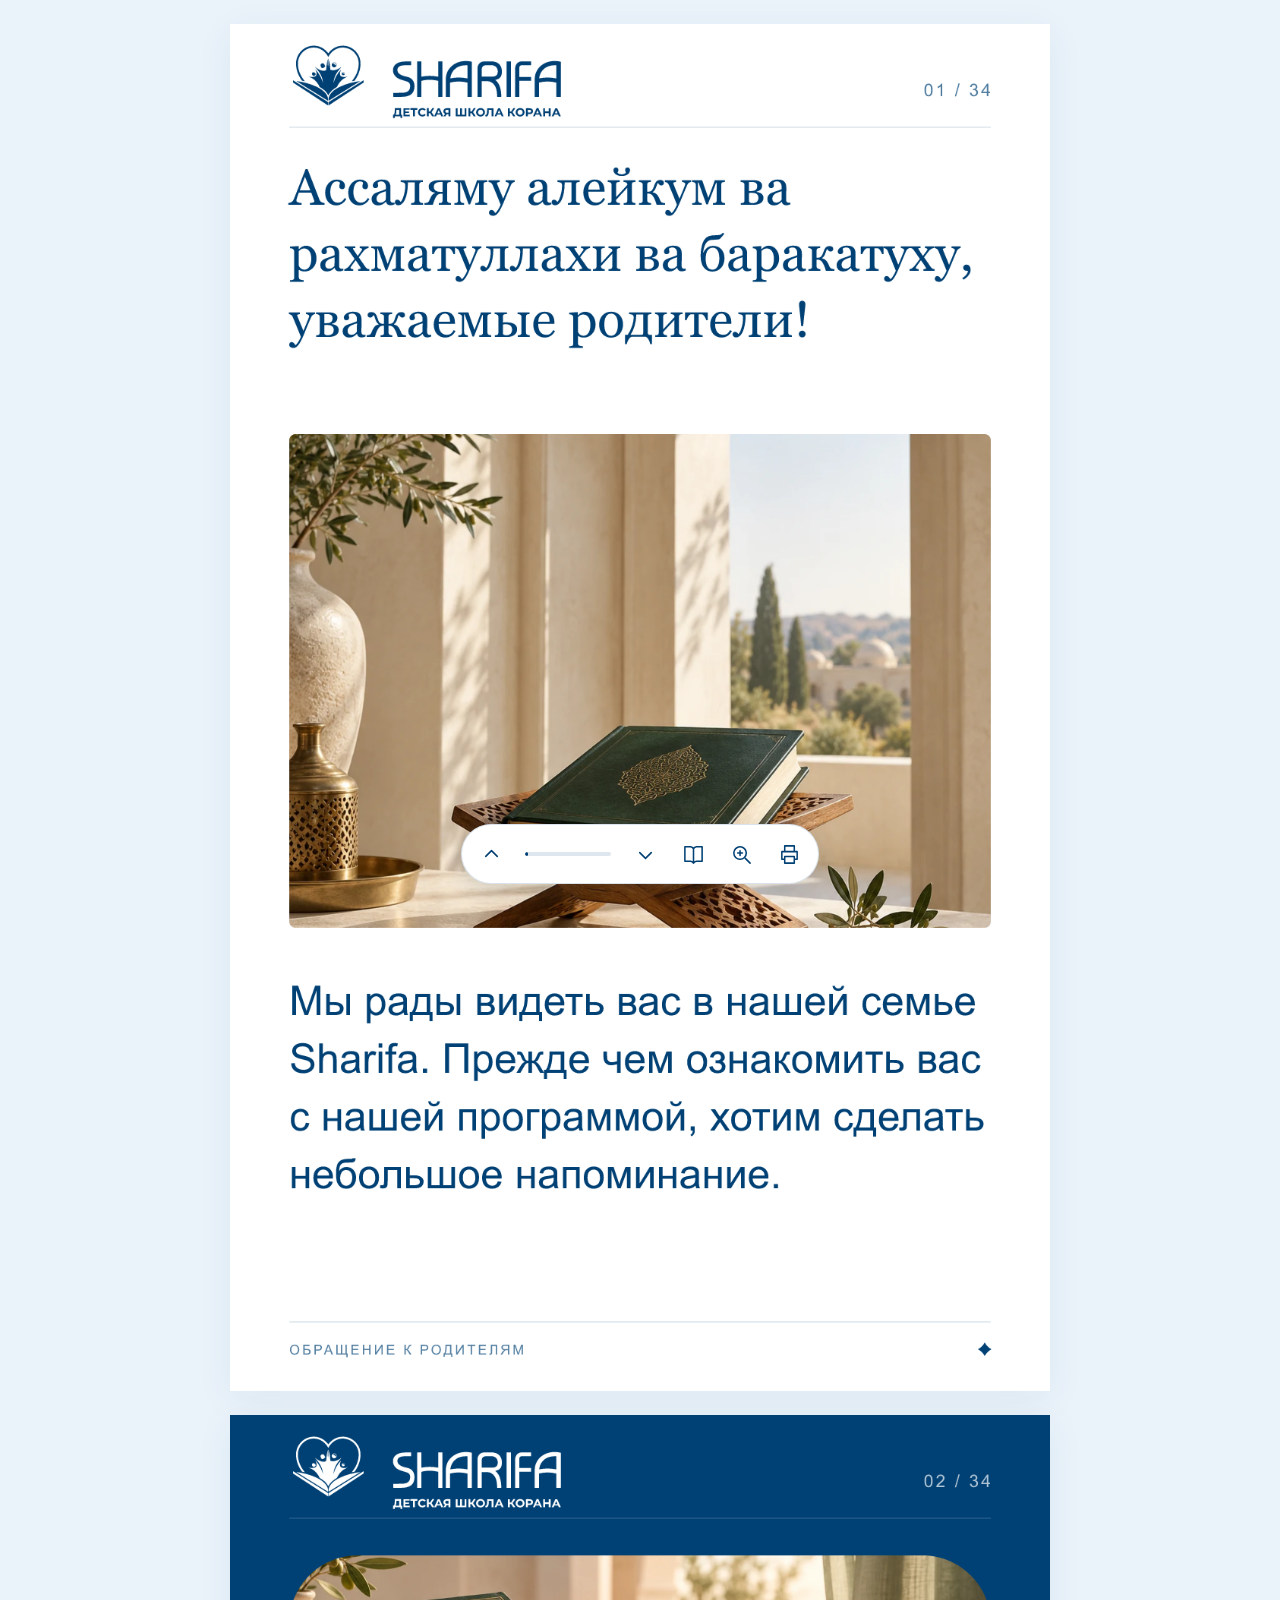
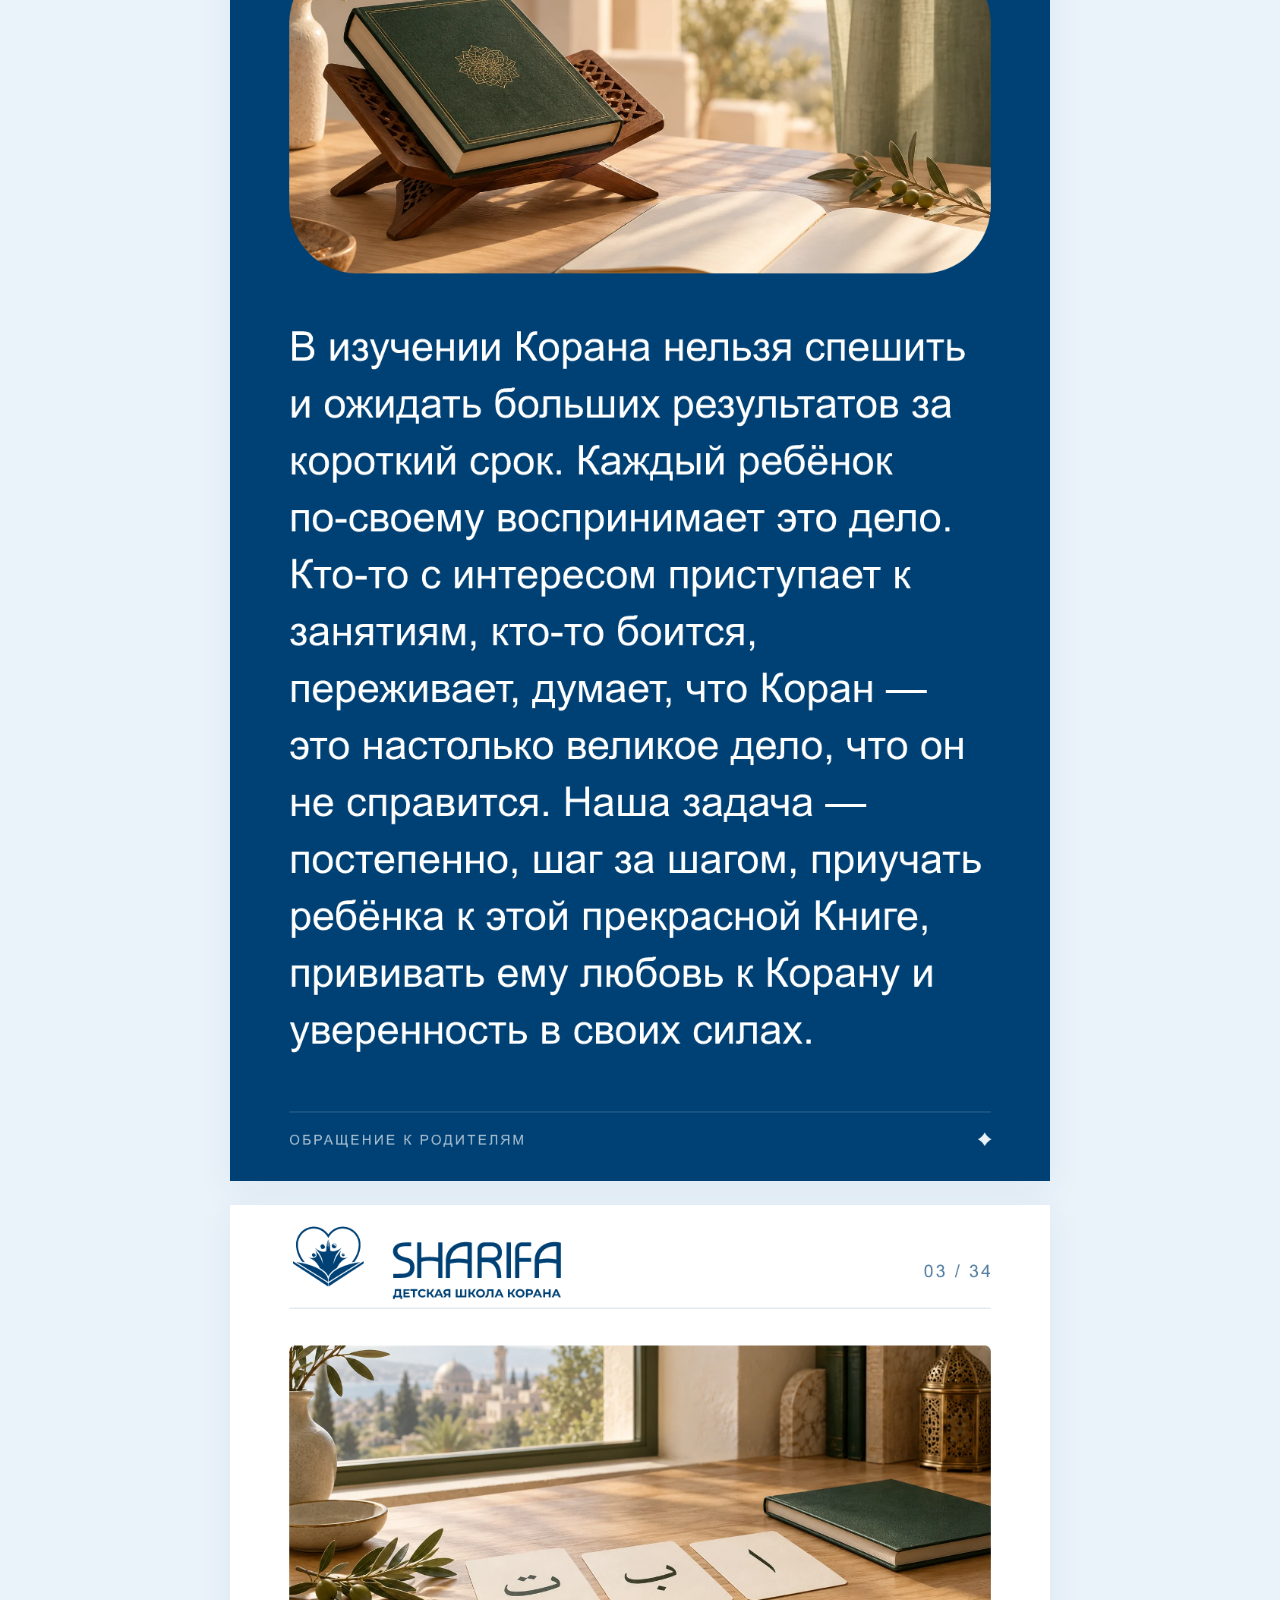
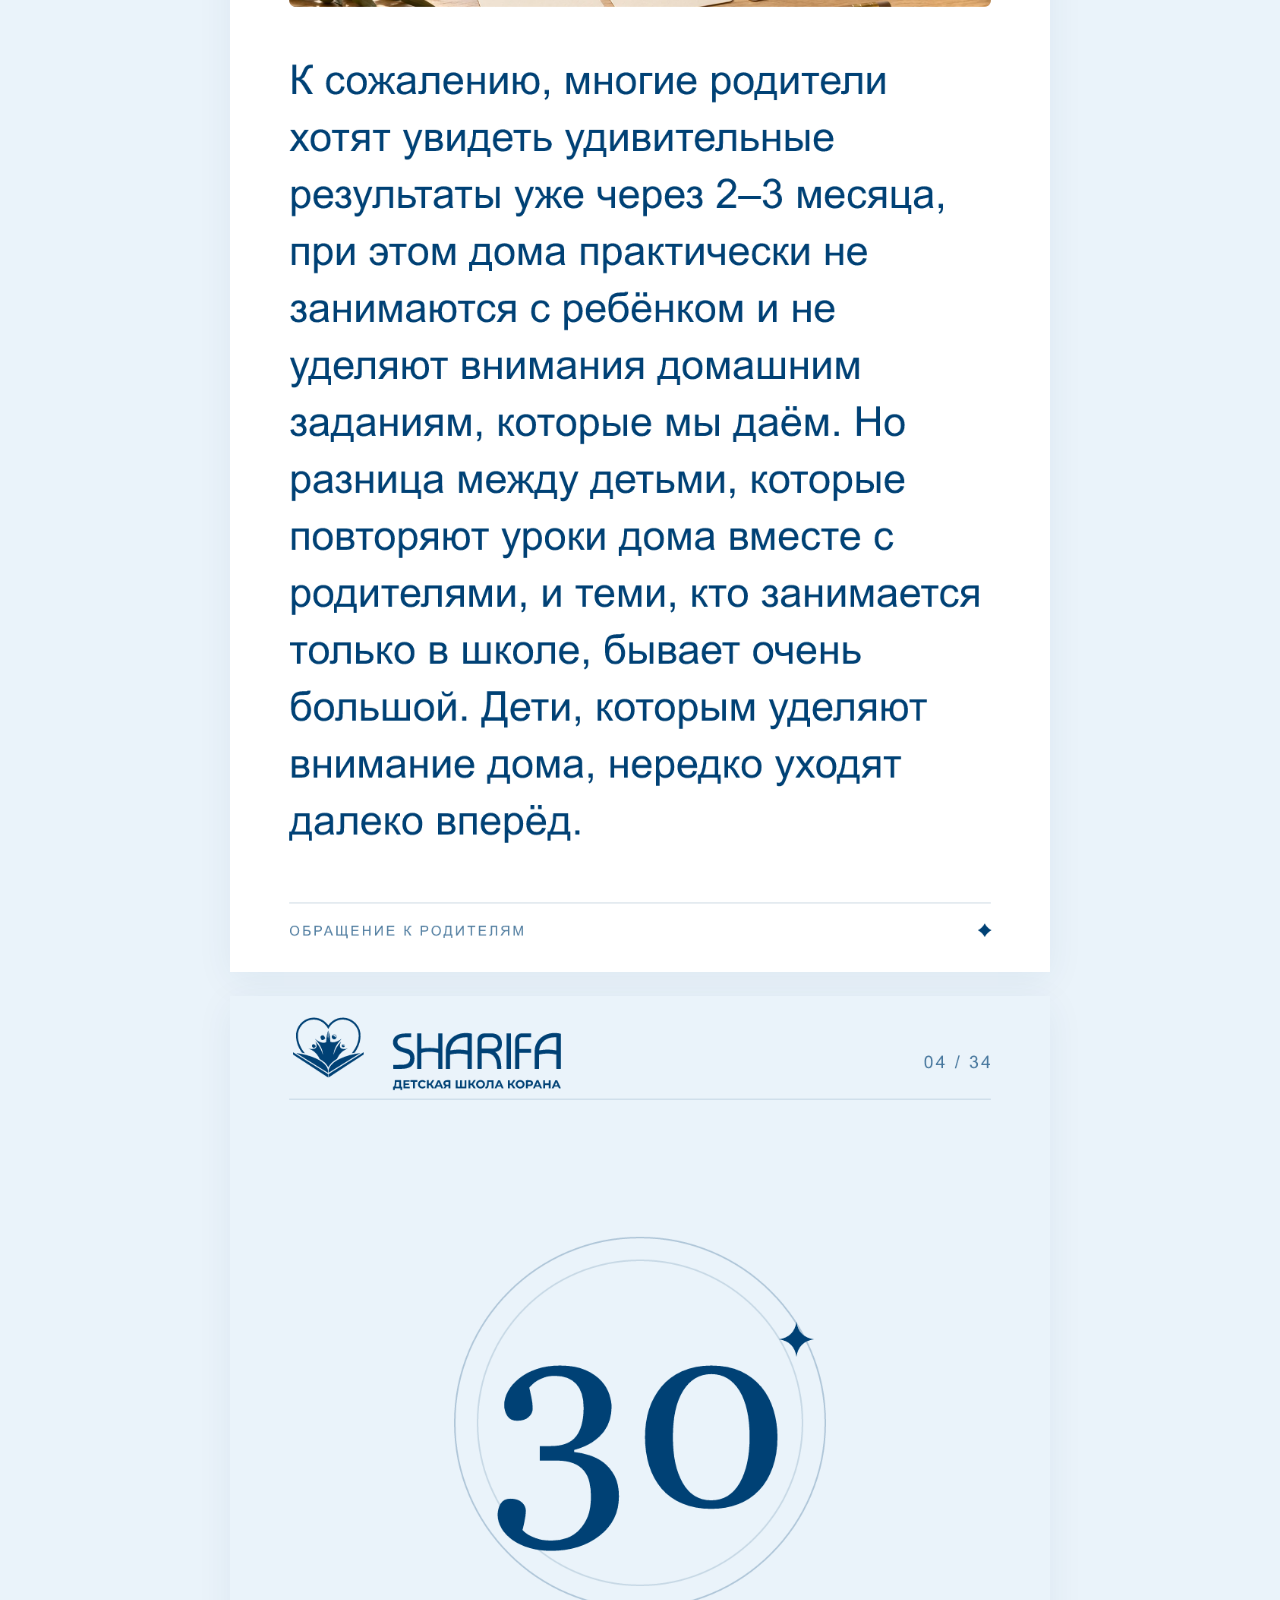
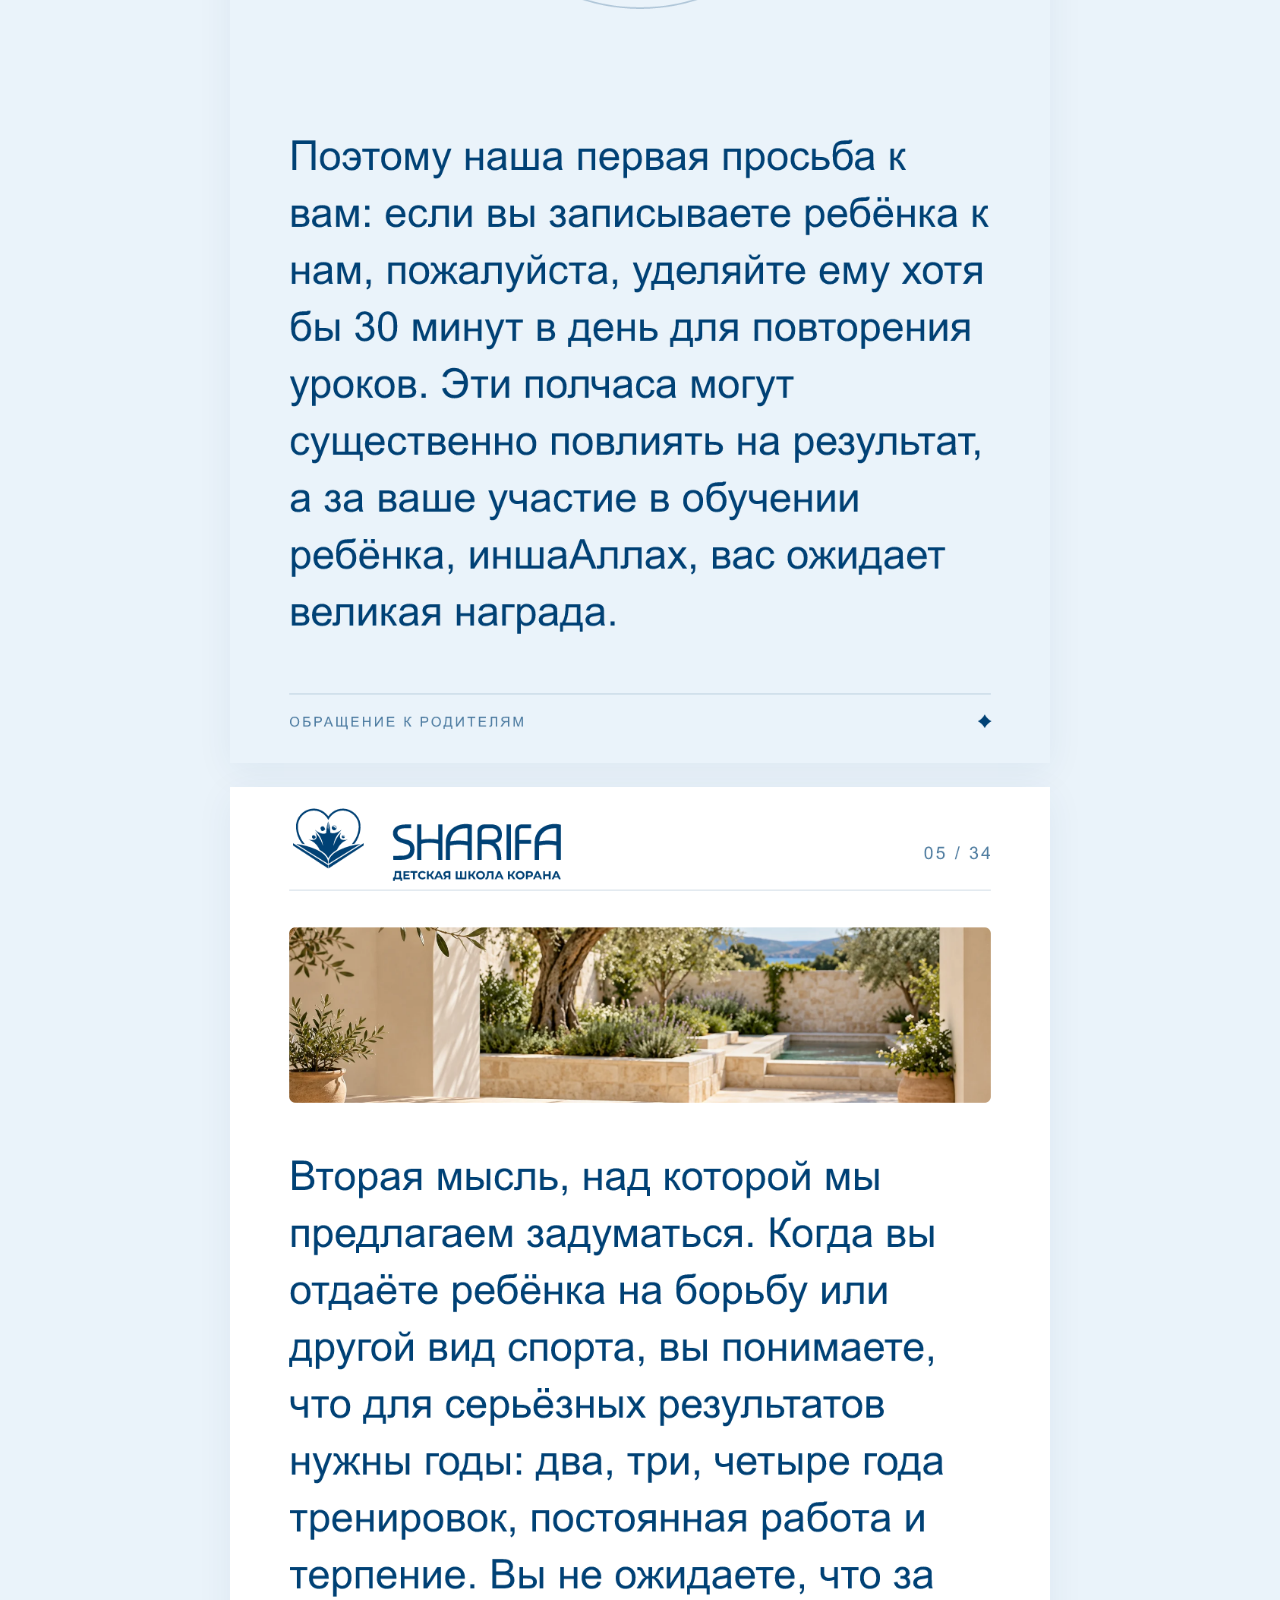
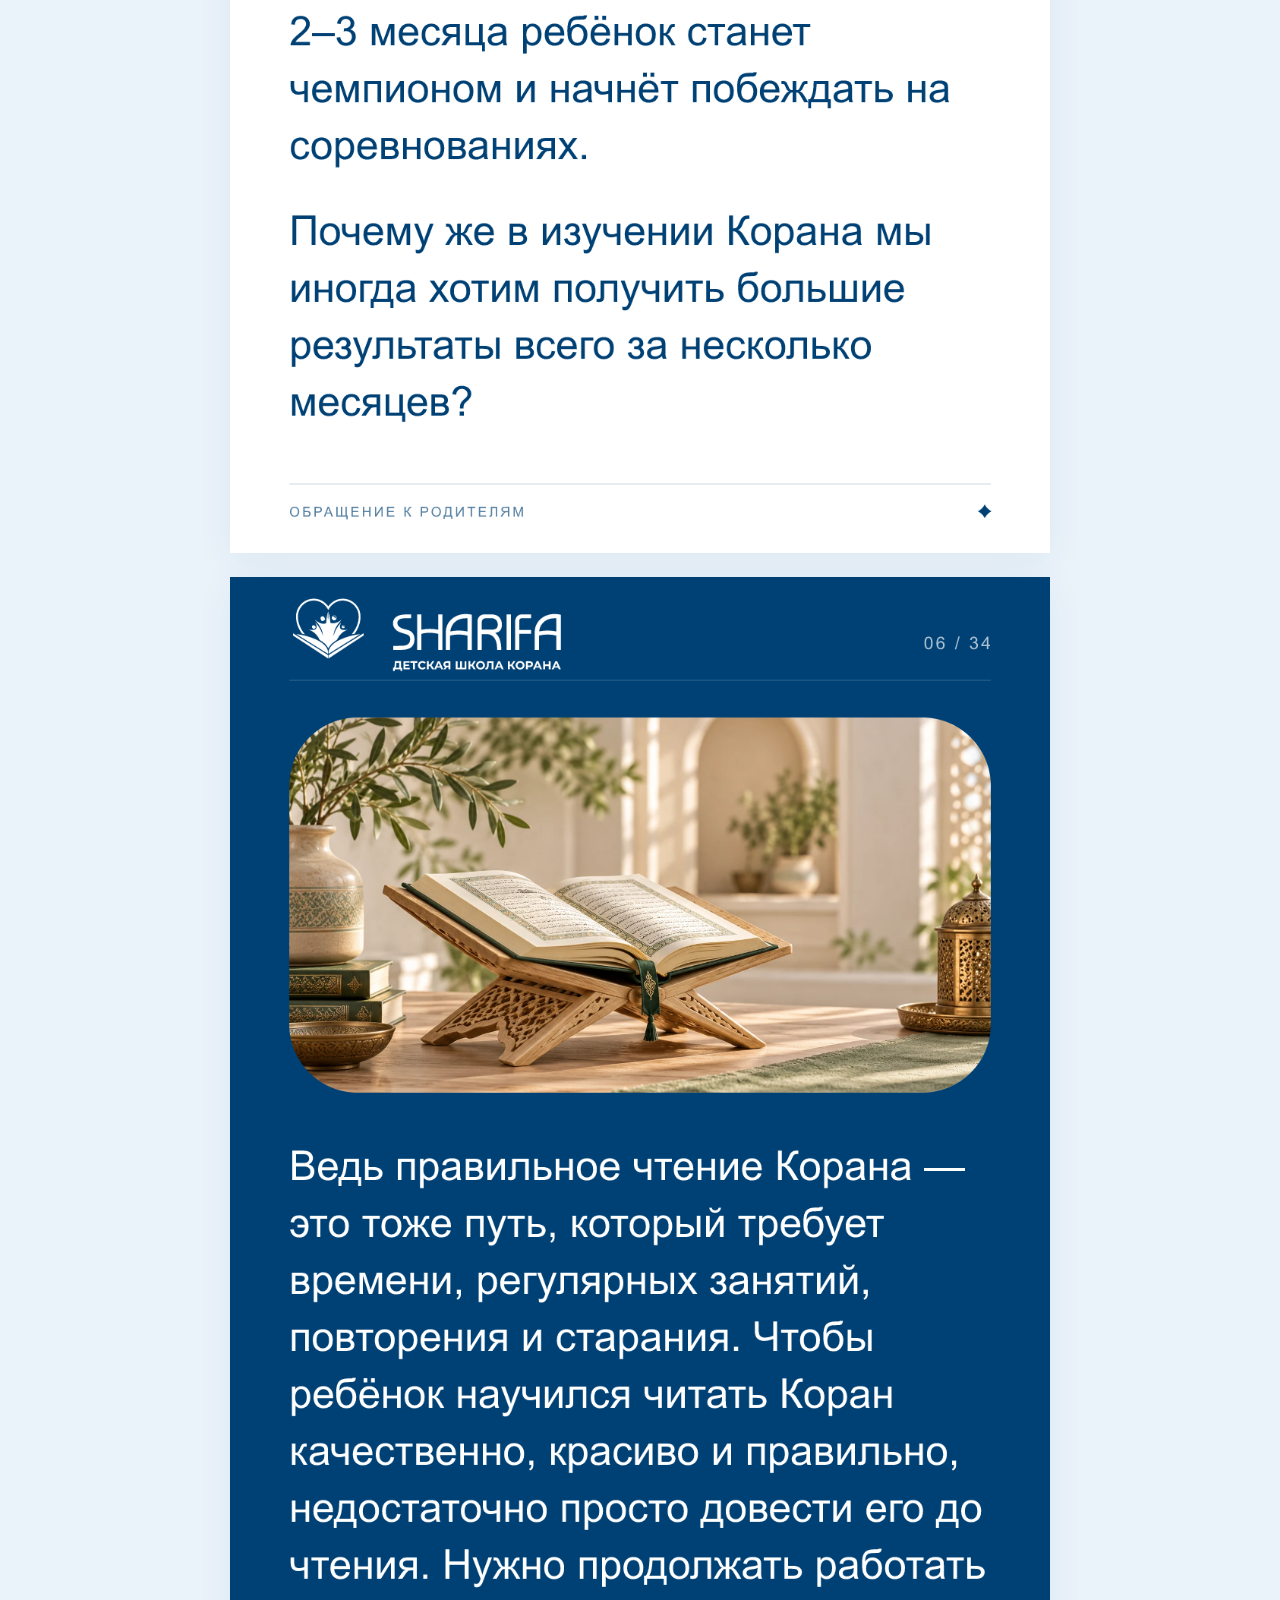
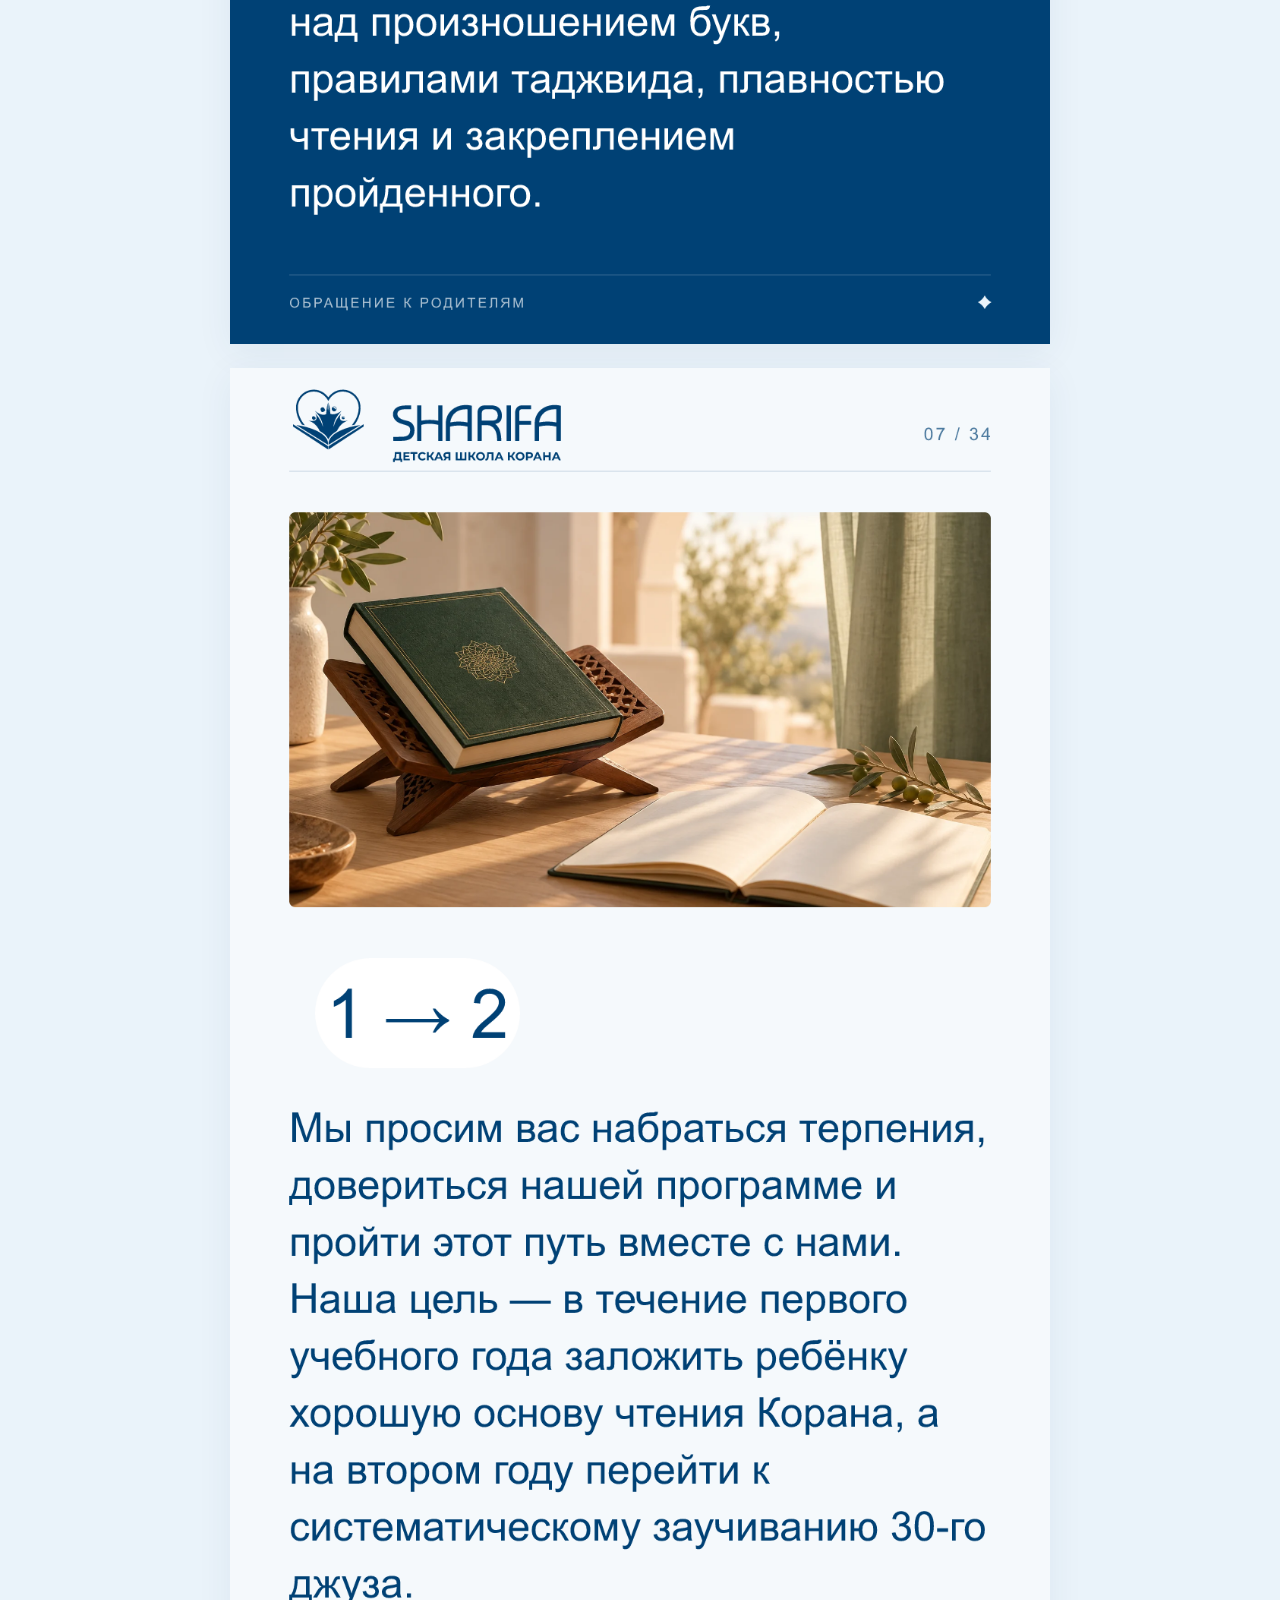
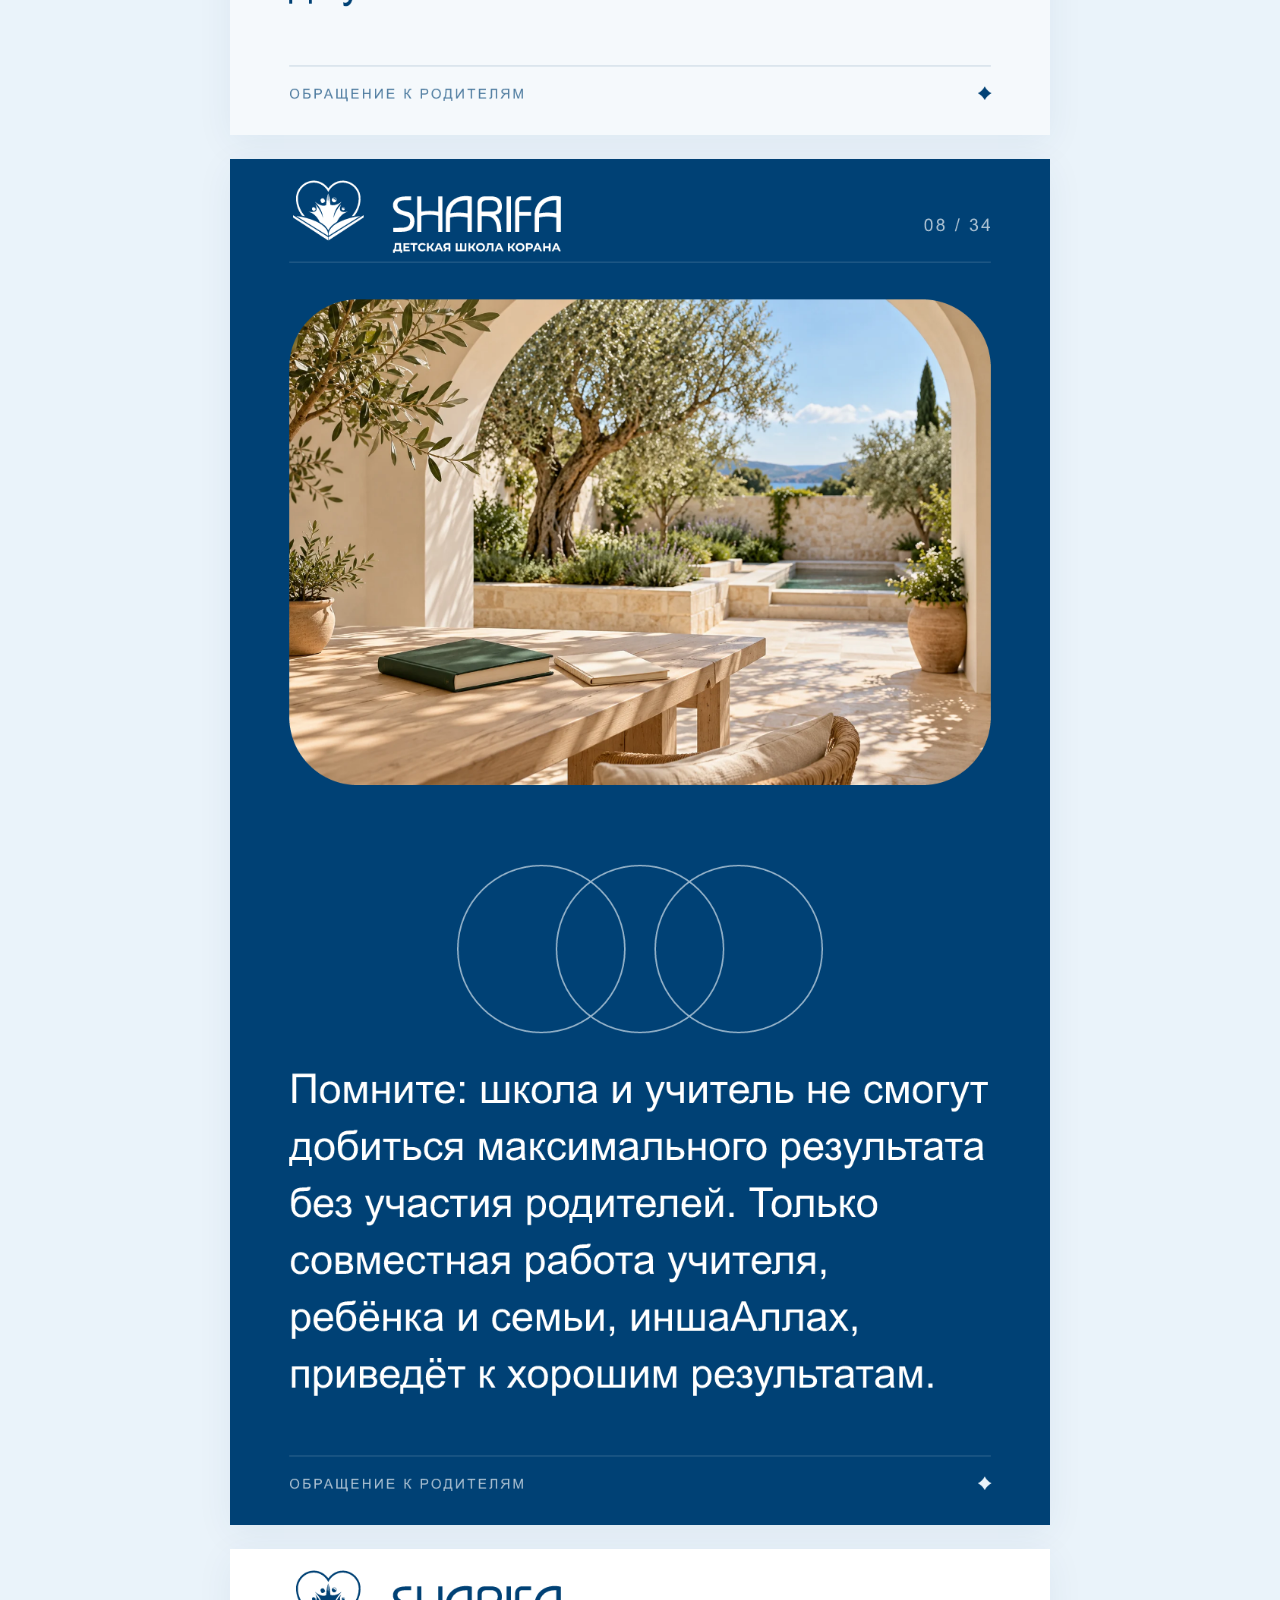
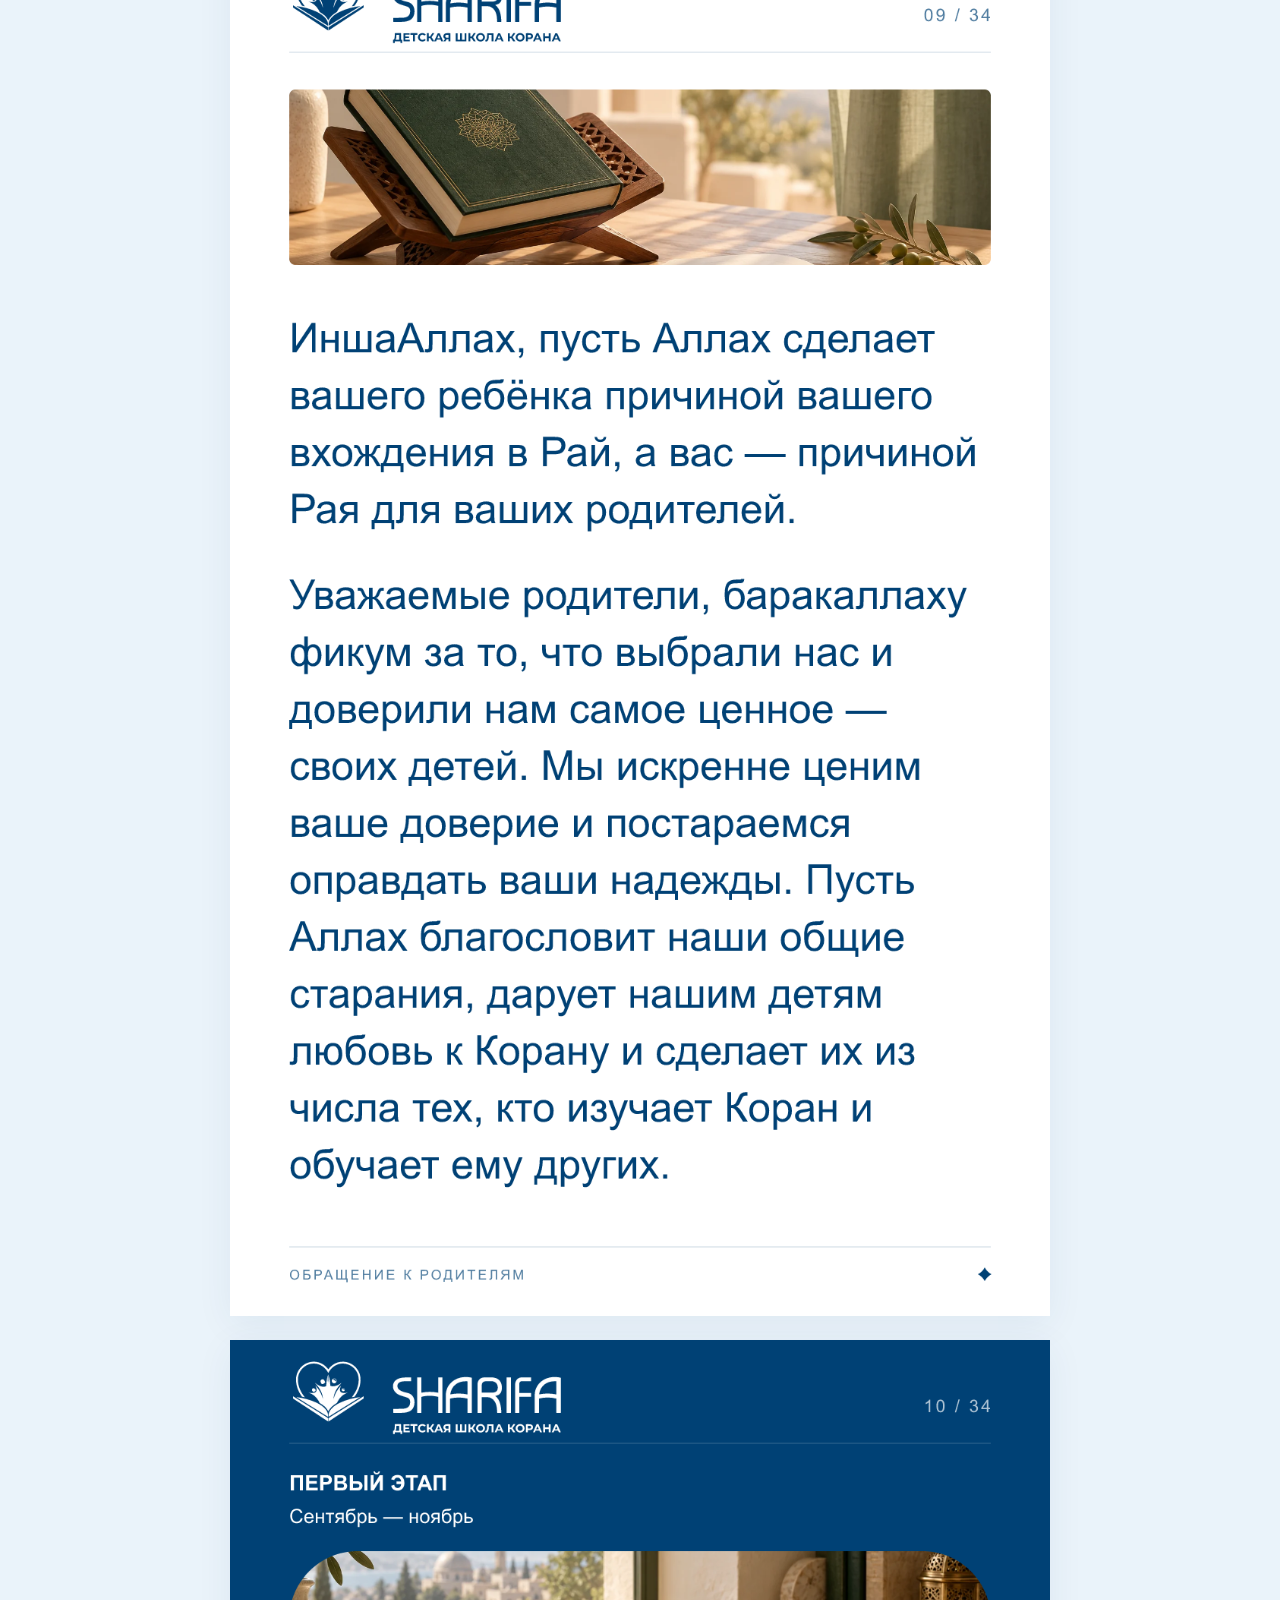
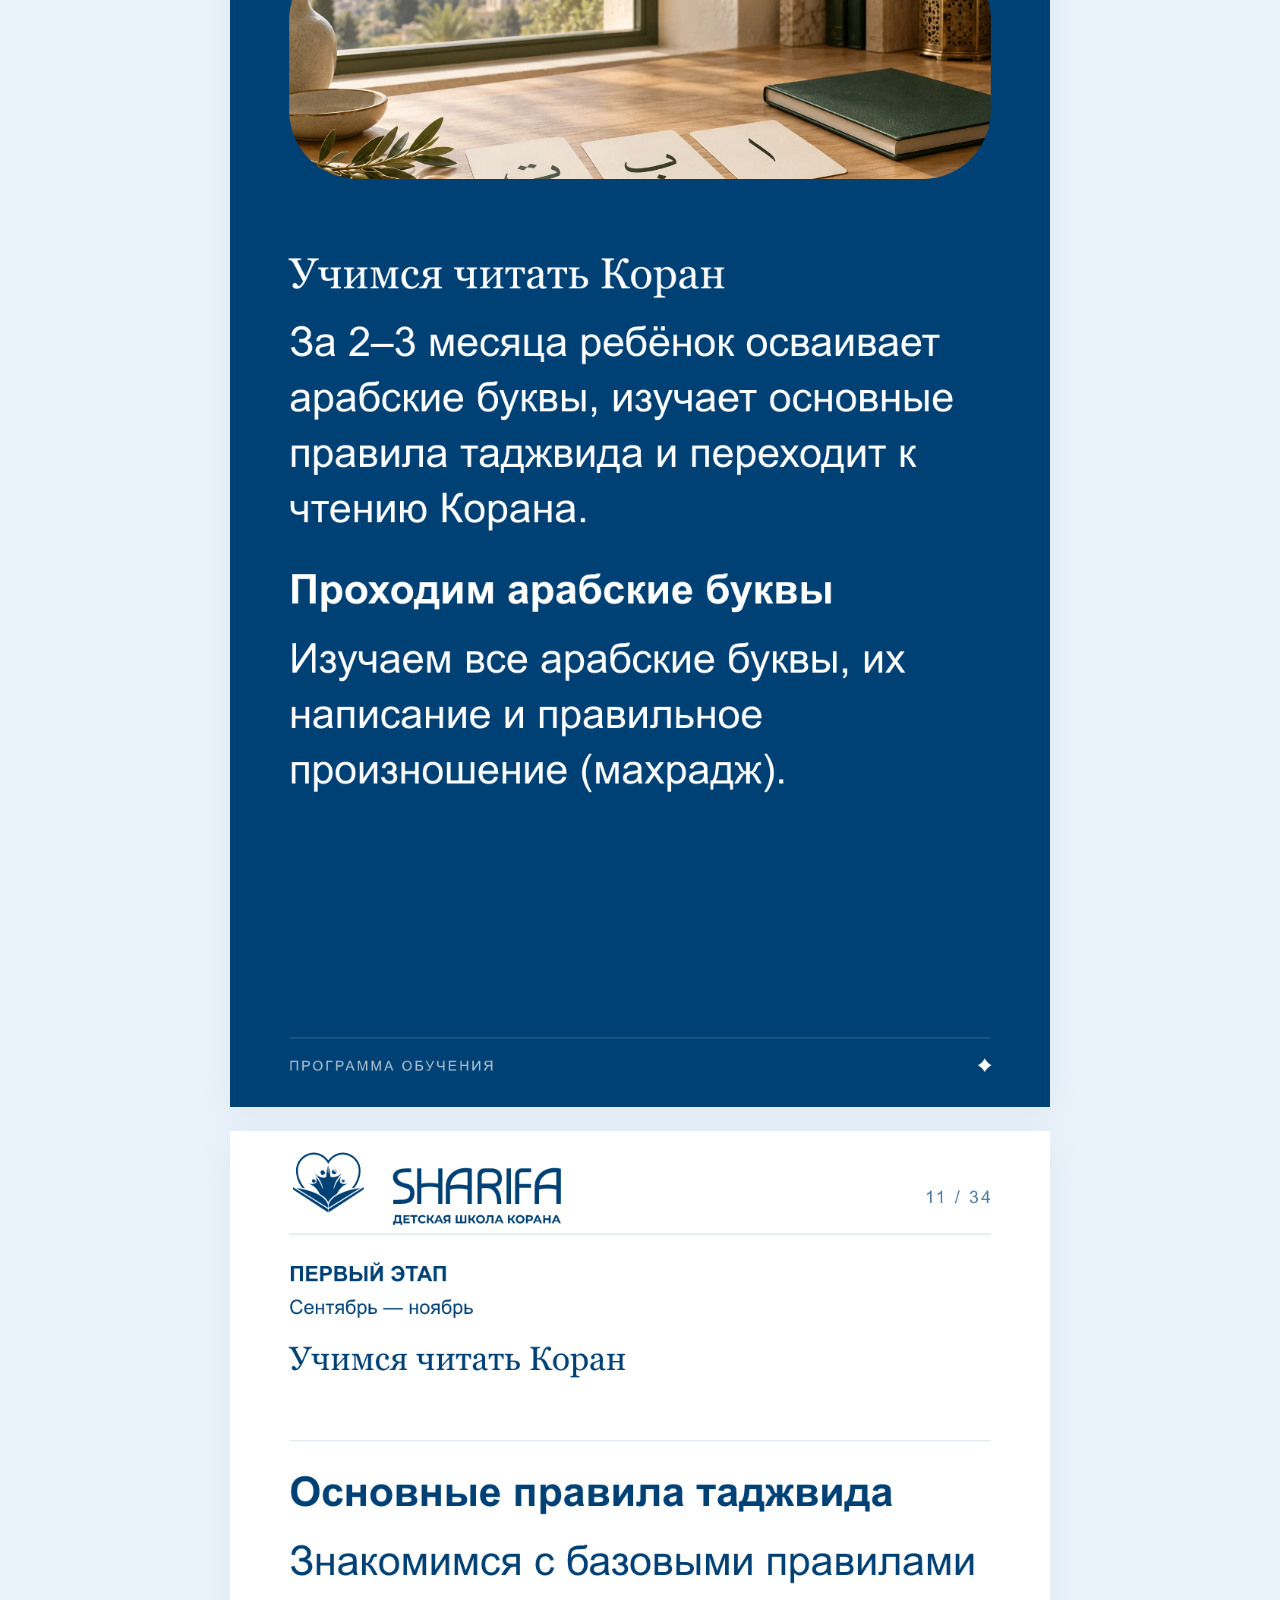
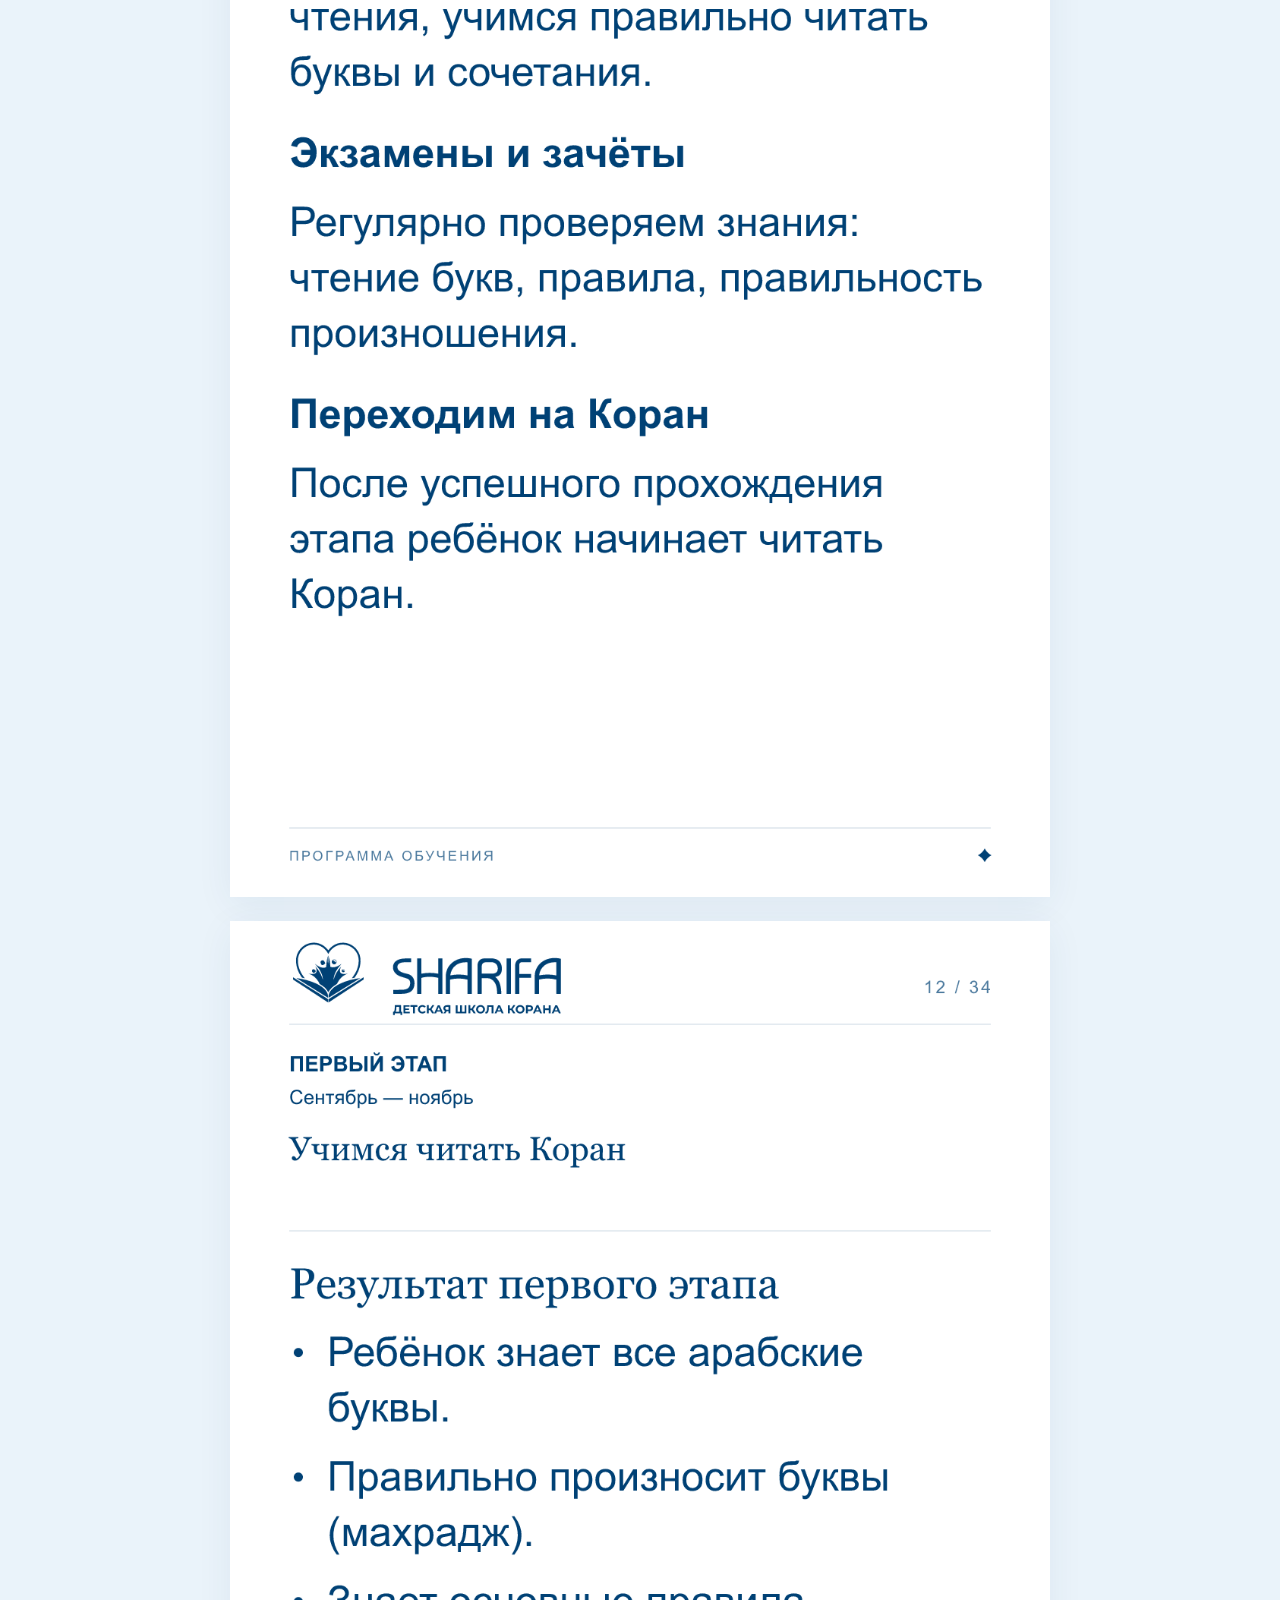
==== commit d8488250: "Rebuild Sharifa in brand blue with complete image-based letter and programme" ====
--- a/index.html
+++ b/index.html
@@ -1,87 +1,337 @@
 <!doctype html>
-<html lang="ru"><head><meta charset="UTF-8"><meta name="viewport" content="width=device-width, initial-scale=1"><meta name="theme-color" content="#173f35"><meta name="description" content="Программа Sharifa: от первых арабских букв к чтению и заучиванию Корана. Этапы обучения, летние курсы и поддержка родителей."><title>Sharifa — шаг за шагом к Корану</title><link rel="stylesheet" href="styles.css"><link rel="stylesheet" href="content.css"><script src="app.js" defer></script></head><body>
-<a href="#main" class="skip">Перейти к содержанию</a>
-<header class="header"><a class="brand" href="#welcome" aria-label="Sharifa — в начало"><span class="brand-name">SHARIFA<span class="brand-star" aria-hidden="true">✦</span></span><span class="brand-caption">ЦЕНТР РАЗВИТИЯ</span></a><nav aria-label="Основная навигация"><a href="#parents">Родителям</a><a href="#roadmap">Программа</a><a href="#summer-start">Летние курсы</a></nav><a class="header-action" href="#roadmap">Начать знакомство <span aria-hidden="true">↗</span></a></header>
-<main id="main"><section class="hero chapter" id="welcome" data-title="Знакомство">
-  <div class="hero-copy"><p class="eyebrow">SHARIFA · ПРОГРАММА ОБУЧЕНИЯ</p>
-    <h1>К Корану —<br><em>шаг за шагом.</em></h1>
-    <p class="hero-lead">От первых арабских букв к чтению, заучиванию и благому нраву.</p>
-    <a class="button" href="#roadmap">Посмотреть программу <span aria-hidden="true">↓</span></a>
-    <p class="hero-note"><span aria-hidden="true">✦</span> Бережно. Постепенно. Вместе с семьёй.</p>
-  </div>
-  <figure class="hero-art"><div class="arch-frame"><img src="assets/hero.webp" alt="Коран на деревянной подставке в светлом пространстве с аркой" width="1122" height="1402" fetchpriority="high"></div>
-    <figcaption><p>«Лучшие из вас — те, кто изучает Коран и обучает ему других»</p><span>БУХАРИ</span></figcaption>
-  </figure>
-  <div class="hero-foot"><span>ЦЕНТР РАЗВИТИЯ SHARIFA</span><a href="#parents">Родителям <span aria-hidden="true">↘</span></a></div>
-</section><section class="parents-section chapter" id="parents" data-title="Родителям">
-  <div class="parents-heading"><p class="eyebrow">САМОЕ ВАЖНОЕ</p><h2>Большой путь.<br><em>Маленькие шаги.</em></h2><p>Любовь к Корану растёт с терпением и поддержкой.</p></div>
-  <div class="parent-principles">
-    <article><span class="principle-symbol" aria-hidden="true">01</span><div><h3>У каждого — свой темп</h3><p>Помогаем ребёнку учиться спокойно и без спешки.</p></div></article>
-    <article id="patience"><span class="principle-symbol minutes-symbol" aria-hidden="true">30</span><div><h3>Минут в день дома</h3><p>Повторяйте уроки вместе. Регулярность помогает расти.</p></div></article>
-    <article id="together"><span class="principle-symbol" aria-hidden="true">✳</span><div><h3>Мы идём вместе</h3><p>Учитель, ребёнок и семья — одна команда.</p></div></article>
-  </div>
-  <details class="full-details letter-details"><summary>Полное обращение к родителям <span class="disclosure-icon" aria-hidden="true"></span></summary><div class="details-content source-prose"><p>Ассаляму алейкум ва рахматуллахи ва баракатуху, уважаемые родители!</p><p>Мы рады видеть вас в нашей семье Sharifa. Прежде чем ознакомить вас с нашей программой, хотим сделать небольшое напоминание.</p><p>В изучении Корана нельзя спешить и ожидать больших результатов за короткий срок. Каждый ребёнок по-своему воспринимает это дело. Кто-то с интересом приступает к занятиям, кто-то боится, переживает, думает, что Коран — это настолько великое дело, что он не справится. Наша задача — постепенно, шаг за шагом, приучать ребёнка к этой прекрасной Книге, прививать ему любовь к Корану и уверенность в своих силах.</p><p>К сожалению, многие родители хотят увидеть удивительные результаты уже через 2–3 месяца, при этом дома практически не занимаются с ребёнком и не уделяют внимания домашним заданиям, которые мы даём. Но разница между детьми, которые повторяют уроки дома вместе с родителями, и теми, кто занимается только в школе, бывает очень большой. Дети, которым уделяют внимание дома, нередко уходят далеко вперёд.</p><p>Поэтому наша первая просьба к вам: если вы записываете ребёнка к нам, пожалуйста, уделяйте ему хотя бы 30 минут в день для повторения уроков. Эти полчаса могут существенно повлиять на результат, а за ваше участие в обучении ребёнка, иншаАллах, вас ожидает великая награда.</p><p>Вторая мысль, над которой мы предлагаем задуматься. Когда вы отдаёте ребёнка на борьбу или другой вид спорта, вы понимаете, что для серьёзных результатов нужны годы: два, три, четыре года тренировок, постоянная работа и терпение. Вы не ожидаете, что за 2–3 месяца ребёнок станет чемпионом и начнёт побеждать на соревнованиях.</p><p>Почему же в изучении Корана мы иногда хотим получить большие результаты всего за несколько месяцев?</p><p>Ведь правильное чтение Корана — это тоже путь, который требует времени, регулярных занятий, повторения и старания. Чтобы ребёнок научился читать Коран качественно, красиво и правильно, недостаточно просто довести его до чтения. Нужно продолжать работать над произношением букв, правилами таджвида, плавностью чтения и закреплением пройденного.</p><p>Мы просим вас набраться терпения, довериться нашей программе и пройти этот путь вместе с нами. Наша цель — в течение первого учебного года заложить ребёнку хорошую основу чтения Корана, а на втором году перейти к систематическому заучиванию 30-го джуза.</p><p>Помните: школа и учитель не смогут добиться максимального результата без участия родителей. Только совместная работа учителя, ребёнка и семьи, иншаАллах, приведёт к хорошим результатам.</p><p>ИншаАллах, пусть Аллах сделает вашего ребёнка причиной вашего вхождения в Рай, а вас — причиной Рая для ваших родителей.</p><p>Уважаемые родители, баракаллаху фикум за то, что выбрали нас и доверили нам самое ценное — своих детей. Мы искренне ценим ваше доверие и постараемся оправдать ваши надежды. Пусть Аллах благословит наши общие старания, дарует нашим детям любовь к Корану и сделает их из числа тех, кто изучает Коран и обучает ему других.</p></div></details>
-</section><section class="programme-menu" id="roadmap" aria-labelledby="programme-title"><div class="section-label"><span>ПУТЬ ОБУЧЕНИЯ</span><span>ШАГ ЗА ШАГОМ</span></div><h2 id="programme-title">От знакомства —<br><em>к уверенным знаниям.</em></h2><nav class="programme-index" aria-label="Разделы программы"><a href="#stage-one"><span class="index-number">01</span><span>Первый этап</span><span aria-hidden="true">↗</span></a><a href="#stage-two"><span class="index-number">02</span><span>Второй этап</span><span aria-hidden="true">↗</span></a><a href="#summer"><span class="index-number">03</span><span>Летний период</span><span aria-hidden="true">↗</span></a><a href="#stage-three"><span class="index-number">04</span><span>Третий этап</span><span aria-hidden="true">↗</span></a><a href="#summer-start"><span class="index-number">05</span><span>Летние курсы</span><span aria-hidden="true">↗</span></a></nav></section><section class="programme-section chapter  theme-paper" id="stage-one" data-title="Первый этап">
-      <div class="stage-overview"><figure class="stage-art"><img src="assets/alphabet.webp" alt="Карточки с арабскими буквами и тетрадь на светлом учебном столе" width="1536" height="1024" loading="lazy" decoding="async"><figcaption><span>01 / SHARIFA</span><span>Всё начинается с первого шага.</span></figcaption></figure>
-      <div class="stage-copy"><div class="stage-meta"><p class="eyebrow">ПЕРВЫЙ ЭТАП</p><span class="date-pill">Сентябрь — ноябрь</span></div>
-        <h2>Первые буквы.<br>Первое чтение.</h2><p class="stage-description">Знакомимся с арабским алфавитом и основами таджвида. Постепенно переходим к Корану.</p><ul class="stage-tags" aria-label="Темы этапа"><li>Буквы</li><li>Произношение</li><li>Основы таджвида</li></ul>
-        <p class="stage-result"><span aria-hidden="true">↗</span>Основа для правильного чтения.</p>
-      </div></div>
-      <details class="full-details programme-details"><summary>Подробнее об этапе <span class="disclosure-icon" aria-hidden="true"></span></summary>
-        <div class="details-content"><div class="detail-intro"><h3>Учимся читать Коран</h3><p>За 2–3 месяца ребёнок осваивает арабские буквы, изучает основные правила таджвида и переходит к чтению Корана.</p></div>
-        <ol class="source-lessons"><li><span class="lesson-index" aria-hidden="true">01</span><div><h4>Проходим арабские буквы</h4><p>Изучаем все арабские буквы, их написание и правильное произношение (махрадж).</p></div></li><li><span class="lesson-index" aria-hidden="true">02</span><div><h4>Основные правила таджвида</h4><p>Знакомимся с базовыми правилами чтения, учимся правильно читать буквы и сочетания.</p></div></li><li><span class="lesson-index" aria-hidden="true">03</span><div><h4>Экзамены и зачёты</h4><p>Регулярно проверяем знания: чтение букв, правила, правильность произношения.</p></div></li><li><span class="lesson-index" aria-hidden="true">04</span><div><h4>Переходим на Коран</h4><p>После успешного прохождения этапа ребёнок начинает читать Коран.</p></div></li></ol>
-        <div class="source-results"><h3>Результат первого этапа</h3><ul><li>Ребёнок знает все арабские буквы.</li><li>Правильно произносит буквы (махрадж).</li><li>Знает основные правила таджвида.</li><li>Готов к переходу на чтение Корана.</li></ul></div>
-        <p class="source-conclusion">Этот этап закладывает фундамент для дальнейшего чтения Корана. Успешный переход и качество чтения во многом зависят от регулярных занятий дома.</p><div class="source-note"><strong>Важна помощь родителей:</strong> занятия в центре дают основу, а регулярное повторение дома, желание ребёнка и поддержка семьи помогают добиться результата.</div></div>
-      </details>
-    </section><section class="programme-section chapter reverse theme-paper" id="stage-two" data-title="Второй этап">
-      <div class="stage-overview"><figure class="stage-art"><img src="assets/reading.webp" alt="Открытый Коран на деревянной подставке в светлой комнате" width="1536" height="1024" loading="lazy" decoding="async"><figcaption><span>02 / SHARIFA</span><span>От отдельных букв — к целым сурам.</span></figcaption></figure>
-      <div class="stage-copy"><div class="stage-meta"><p class="eyebrow">ВТОРОЙ ЭТАП</p><span class="date-pill">Ноябрь — май</span></div>
-        <h2>Читаем плавно.<br>Растём в уверенности.</h2><p class="stage-description">Читаем суры 30-го джуза. Закрепляем правила и внимательно работаем над произношением.</p><ul class="stage-tags" aria-label="Темы этапа"><li>Чтение</li><li>Практика</li><li>Повторение</li></ul>
-        <p class="stage-result"><span aria-hidden="true">↗</span>Больше уверенности в каждой строке.</p>
-      </div></div>
-      <details class="full-details programme-details"><summary>Подробнее об этапе <span class="disclosure-icon" aria-hidden="true"></span></summary>
-        <div class="details-content"><div class="detail-intro"><h3>Укрепляем чтение 30-го джуза</h3><p>На этом этапе ребёнок продолжает читать Коран, закрепляет правильное произношение и развивает плавность чтения.</p></div>
-        <ol class="source-lessons"><li><span class="lesson-index" aria-hidden="true">01</span><div><h4>Регулярное чтение 30-го джуза</h4><p>Читаем суры 30-го джуза, закрепляем правильное произношение (махрадж).</p></div></li><li><span class="lesson-index" aria-hidden="true">02</span><div><h4>Закрепление правил таджвида</h4><p>Применяем правила таджвида на практике, исправляем ошибки, развиваем уверенность в чтении.</p></div></li><li><span class="lesson-index" aria-hidden="true">03</span><div><h4>Повторение и контроль</h4><p>Регулярное повторение прочитанных сур, проверка и закрепление выученного.</p></div></li><li><span class="lesson-index" aria-hidden="true">04</span><div><h4>Индивидуальный темп</h4><p>Учитываем уровень ребёнка, даём задания и поддержку для дальнейшего роста.</p></div></li></ol>
-        <div class="source-results"><h3>Результат второго этапа</h3><ul><li>Уверенно читает суры 30-го джуза.</li><li>Правильно произносит слова и применяет правила таджвида.</li><li>Чтение становится плавным, уверенным и красивым.</li><li>Готов к переходу к заучиванию Корана и урокам адаба.</li></ul></div>
-        <p class="source-conclusion">Готов к переходу к заучиванию Корана и урокам Адаба</p><div class="source-note">Следующий этап — развитие через Хифз и воспитание характера.</div></div>
-      </details>
-    </section><section class="programme-section chapter  theme-sand" id="summer" data-title="Летний период">
-      <div class="stage-overview"><figure class="stage-art"><img src="assets/garden.webp" alt="Залитый солнцем внутренний двор с оливковыми деревьями и столом для занятий" width="1536" height="1024" loading="lazy" decoding="async"><figcaption><span>03 / SHARIFA</span><span>Время закрепить то, что уже умеем.</span></figcaption></figure>
-      <div class="stage-copy"><div class="stage-meta"><p class="eyebrow">ЛЕТНИЙ ПЕРИОД</p><span class="date-pill">Май — август</span></div>
-        <h2>Лето с пользой.<br>Знания с собой.</h2><p class="stage-description">Повторяем пройденное, изучаем адаб и готовимся к заучиванию с сентября.</p><ul class="stage-tags" aria-label="Темы этапа"><li>Закрепление</li><li>Адаб</li><li>Полезные привычки</li></ul>
-        <p class="stage-result"><span aria-hidden="true">↗</span>Крепкая основа для следующего этапа.</p>
-      </div></div>
-      <details class="full-details programme-details"><summary>Подробнее об этапе <span class="disclosure-icon" aria-hidden="true"></span></summary>
-        <div class="details-content"><div class="detail-intro"><h3>Укрепляем знания и развиваем характер</h3><p>Летний период — это время закрепления, повторения и развития. Ребёнок продолжает читать Коран, укрепляет навыки, изучает уроки адаба по книге «Так учит нас Коран. 33 аята счастливой жизни» и готовится к новому этапу — заучиванию Корана с сентября.</p></div>
-        <ol class="source-lessons"><li><span class="lesson-index" aria-hidden="true">01</span><div><h4>Укрепление чтения Корана</h4><p>Регулярное чтение пройденных сур, закрепление правильного произношения (махрадж) и плавности чтения.</p></div></li><li><span class="lesson-index" aria-hidden="true">02</span><div><h4>Повторение и практика правил таджвида</h4><p>Повторяем изученные правила, исправляем ошибки, развиваем уверенность в чтении.</p></div></li><li><span class="lesson-index" aria-hidden="true">03</span><div><h4>Уроки адаба по книге «Так учит нас Коран. 33 аята»</h4><p>Небольшие уроки адаба, чтение аятов, обсуждение смысла, примеры из жизни и практические задания.</p></div></li><li><span class="lesson-index" aria-hidden="true">04</span><div><h4>Полезные навыки и дополнительные занятия</h4><p>Формируем полезные привычки, развиваем ответственность, трудолюбие, дисциплину и другие важные навыки.</p></div></li><li><span class="lesson-index" aria-hidden="true">05</span><div><h4>Подготовка к заучиванию</h4><p>Повторяем короткие суры, учим новые молитвы, делаем индивидуальные задания и формируем план на новый учебный год.</p></div></li></ol>
-        <div class="source-results"><h3>Результат летнего периода</h3><ul><li>Ребёнок уверенно читает пройденные суры.</li><li>Правильно произносит слова и применяет правила таджвида.</li><li>Проявляет хороший нрав и применяет уроки адаба в жизни.</li><li>Готов к началу заучивания Корана с сентября.</li></ul></div>
-        <p class="source-conclusion">Летний период — это крепкий фундамент для успешного заучивания Корана и формирования благого нрава.</p></div>
-      </details>
-    </section><section class="programme-section chapter reverse theme-paper" id="stage-three" data-title="Третий этап">
-      <div class="stage-overview"><figure class="stage-art"><img src="assets/memory.webp" alt="Коран на подставке, открытая тетрадь и оливковая ветвь в тёплом свете" width="1536" height="1024" loading="lazy" decoding="async"><figcaption><span>04 / SHARIFA</span><span>Запоминать, понимать и применять.</span></figcaption></figure>
-      <div class="stage-copy"><div class="stage-meta"><p class="eyebrow">ТРЕТИЙ ЭТАП</p><span class="date-pill">Сентябрь — май</span></div>
-        <h2>Запоминаем аяты.<br>Учимся добру.</h2><p class="stage-description">Заучиваем суры 30-го джуза и изучаем уроки адаба по книге «33 аята счастливой жизни».</p><ul class="stage-tags" aria-label="Темы этапа"><li>Хифз</li><li>Понимание</li><li>Благой нрав</li></ul>
-        <p class="stage-result"><span aria-hidden="true">↗</span>Знания, которые становятся частью жизни.</p>
-      </div></div>
-      <details class="full-details programme-details"><summary>Подробнее об этапе <span class="disclosure-icon" aria-hidden="true"></span></summary>
-        <div class="details-content"><div class="detail-intro"><h3>Укпереходим к заучиванию Корана</h3><p>На этом этапе ребёнок начинает заучивать суры 30-го джуза и параллельно изучает уроки адаба по книге «Так учит нас Коран. 33 аята счастливой жизни».</p></div>
-        <ol class="source-lessons"><li><span class="lesson-index" aria-hidden="true">01</span><div><h4>Заучивание Корана</h4><p>Начинаем заучивать суры 30-го джуза по установленной программе, с правильным произношением и повторением.</p></div></li><li><span class="lesson-index" aria-hidden="true">02</span><div><h4>33 аята счастливой жизни</h4><p>Проводим уроки адаба по книге «Так учит нас Коран. 33 аята счастливой жизни».</p></div></li><li><span class="lesson-index" aria-hidden="true">03</span><div><h4>Понимание и размышление</h4><p>Объясняем смысл аятов простым и понятным языком, учим применять в жизни.</p></div></li><li><span class="lesson-index" aria-hidden="true">04</span><div><h4>Применение в жизни</h4><p>Формируем хорошие качества и красивый нрав: уважение к родителям, учителям, друзьям, окружающим и ответственное поведение.</p></div></li></ol>
-        <div class="source-results"><h3>Результат третьего этапа</h3><ul><li>Ребёнок заучивает суры 30-го джуза по программе.</li><li>Понимает смысл изученных аятов и уроков адаба.</li><li>Применяет полученные знания в повседневной жизни.</li><li>Готов к переходу к заучиванию 29 джуза и всего Корана при желании родителей.</li></ul></div>
-        <p class="source-conclusion">Этот этап помогает ребёнку не только запомнить Коран, но и сформировать красивый нрав, основанный на аятах Корана, и заложить основу для всей жизни.</p></div>
-      </details>
-    </section><section class="programme-section chapter  theme-sand" id="summer-start" data-title="Летние курсы">
-      <div class="stage-overview"><figure class="stage-art"><img src="assets/alphabet.webp" alt="Арабские буквы на карточках рядом с тетрадью — первые шаги в обучении" width="1536" height="1024" loading="lazy" decoding="async"><figcaption><span>05 / SHARIFA</span><span>Большой путь начинается с малого.</span></figcaption></figure>
-      <div class="stage-copy"><div class="stage-meta"><p class="eyebrow">ЛЕТНИЕ КУРСЫ</p><span class="date-pill">ИЮНЬ — ИЮЛЬ — АВГУСТ</span></div>
-        <h2>Первый шаг<br>этим летом.</h2><p class="stage-description">За лето проходим методичку: буквы, соединения и первые аяты. С сентября продолжаем обучение.</p><ul class="stage-tags" aria-label="Темы этапа"><li>Летний старт</li><li>Буквы</li><li>Первые аяты</li></ul>
-        <p class="stage-result"><span aria-hidden="true">↗</span>Старт чтения. Дальше — регулярная практика.</p><p class="summer-note">Летние курсы дают основу. Для уверенного чтения нужны дальнейшие занятия.</p>
-      </div></div>
-      <details class="full-details programme-details"><summary>Подробнее о курсах <span class="disclosure-icon" aria-hidden="true"></span></summary>
-        <div class="details-content"><div class="detail-intro"><h3>БЫСТРЫЙ СТАРТ К ЧТЕНИЮ КОРАНА</h3><p>За лето мы проходим с детьми всю методичку и доводим их до чтения Корана — по установленной программе, с правильным произношением и основами таджвида.</p></div>
-        <h3 class="subsection-title">ЧТО МЫ ДАЕМ ЗА ЛЕТО?</h3><ol class="source-lessons"><li><span class="lesson-index" aria-hidden="true">01</span><div><h4>ПРОХОДИМ ВСЮ МЕТОДИЧКУ</h4><p>Изучаем все буквы, соединения, правила чтения и доводим детей до чтения простых слов и аятов Корана.</p></div></li><li><span class="lesson-index" aria-hidden="true">02</span><div><h4>ПРАВИЛЬНОЕ ПРОИЗНОШЕНИЕ</h4><p>Отрабатываем махрадж букв и основы таджвида на данном уровне.</p></div></li><li><span class="lesson-index" aria-hidden="true">03</span><div><h4>РЕГУЛЯРНАЯ ПРАКТИКА</h4><p>Много читаем, повторяем, выполняем домашние задания и закрепляем чтение.</p></div></li><li><span class="lesson-index" aria-hidden="true">04</span><div><h4>УРОКИ АДАБА</h4><p>Небольшие уроки адаба по книге «Так учит нас Коран. 33 аята», развиваем хорошие качества в повседневной жизни.</p></div></li></ol>
-        <div class="source-results"><h3>РЕЗУЛЬТАТ ЛЕТНИХ КУРСОВ</h3><ul><li>Ребёнок знает все буквы и их соединения.</li><li>Умеет читать простые слова и аяты Корана по методичке.</li><li>Читает с правильным произношением на начальном уровне.</li><li>Готов к переходу на чтение Корана с сентября.</li></ul></div>
-        <aside class="source-warning"><h4>ВАЖНО ЗНАТЬ!</h4><p>За 2–3 месяца невозможно дать качественное, уверенное и красивое чтение Корана. Летние курсы — это быстрый и качественный старт, мы доводим детей до Корана, но для уверенного, правильного и красивого чтения необходимо дальнейшее обучение в течение учебного года.</p><h5>Качественное чтение Корана требует:</h5><ul><li>времени и постоянной практики</li><li>закрепления правил таджвида</li><li>регулярного повторения</li><li>чтения большего объёма аятов</li><li>поддержки учителя в течение всего года</li></ul></aside><div class="source-continuation"><h4>ЧТО ДАЛЬШЕ?</h4><p>ЗАПИШИТЕ РЕБЁНКА НА ПРОДОЛЖЕНИЕ ОБУЧЕНИЯ С СЕНТЯБРЯ ДО МАЯ</p><ol class="source-lessons"><li><span class="lesson-index" aria-hidden="true">01</span><div><h4>ЧТЕНИЕ 30-ГО ДЖУЗА</h4><p>С сентября ребёнок начинает читать Коран по мусхафу: последовательно проходим и закрепляем суры 30-го джуза.</p></div></li><li><span class="lesson-index" aria-hidden="true">02</span><div><h4>ЗАКРЕПЛЕНИЕ ЧТЕНИЯ</h4><p>Работаем над правильным произношением, основами таджвида, плавностью чтения и регулярным повторением в течение всего учебного года.</p></div></li><li><span class="lesson-index" aria-hidden="true">03</span><div><h4>ОМОВЕНИЕ, НАМАЗ И АДАБ</h4><p>Параллельно обучаем правильному совершению омовения, намаза и небольшие уроки адаба по книге «Так учит нас Коран. 33 аята счастливой жизни».</p></div></li></ol></div><p class="source-conclusion">Летние курсы — первый шаг.</p><div class="source-note">С сентября продолжаем путь к правильному чтению Корана, знанию и благому нраву.</div></div>
-      </details>
-    </section></main>
-<footer><a class="footer-brand" href="#welcome">SHARIFA<span aria-hidden="true">✦</span></a><p>Знания, которые остаются с нами.</p><button id="print-button">Сохранить в PDF <span aria-hidden="true">↓</span></button><a href="#welcome">В начало ↑</a></footer>
-<nav class="chapter-dock" aria-label="Навигация по разделам"><button id="previous" aria-label="Предыдущий раздел">←</button><div><span id="chapter-count">01 <span>/ 7</span></span><span id="chapter-title">Знакомство</span></div><button id="next" aria-label="Следующий раздел">→</button></nav>
-</body></html>+<html lang="ru"><head><meta charset="utf-8"><meta name="viewport" content="width=device-width, initial-scale=1"><meta name="theme-color" content="#004175"><meta name="description" content="Детская школа Корана Sharifa. Полное обращение к родителям и программа обучения в 34 изображениях."><title>Sharifa — обращение и программа обучения</title><link rel="stylesheet" href="styles.css"><script src="app.js" defer></script></head><body><h1 class="sr-only">Sharifa — обращение и программа обучения</h1><main id="main"><figure id="welcome" class="poster"><a class="poster-link" href="assets/posters/01-welcome.webp" aria-label="Увеличить изображение 1" data-index="0"><img src="assets/posters/01-welcome.webp" width="1080" height="1800" alt="Ассаляму алейкум ва рахматуллахи ва баракатуху, уважаемые родители!
+
+Мы рады видеть вас в нашей семье Sharifa. Прежде чем ознакомить вас с нашей программой, хотим сделать небольшое напоминание." fetchpriority="high"></a></figure>
+<figure id="own-pace" class="poster"><a class="poster-link" href="assets/posters/02-own-pace.webp" aria-label="Увеличить изображение 2" data-index="1"><img src="assets/posters/02-own-pace.webp" width="1080" height="1800" alt="В изучении Корана нельзя спешить и ожидать больших результатов за короткий срок. Каждый ребёнок по-своему воспринимает это дело. Кто-то с интересом приступает к занятиям, кто-то боится, переживает, думает, что Коран — это настолько великое дело, что он не справится. Наша задача — постепенно, шаг за шагом, приучать ребёнка к этой прекрасной Книге, прививать ему любовь к Корану и уверенность в своих силах." loading="lazy" decoding="async"></a></figure>
+<figure id="home-practice" class="poster"><a class="poster-link" href="assets/posters/03-home-practice.webp" aria-label="Увеличить изображение 3" data-index="2"><img src="assets/posters/03-home-practice.webp" width="1080" height="1800" alt="К сожалению, многие родители хотят увидеть удивительные результаты уже через 2–3 месяца, при этом дома практически не занимаются с ребёнком и не уделяют внимания домашним заданиям, которые мы даём. Но разница между детьми, которые повторяют уроки дома вместе с родителями, и теми, кто занимается только в школе, бывает очень большой. Дети, которым уделяют внимание дома, нередко уходят далеко вперёд." loading="lazy" decoding="async"></a></figure>
+<figure id="thirty-minutes" class="poster"><a class="poster-link" href="assets/posters/04-thirty-minutes.webp" aria-label="Увеличить изображение 4" data-index="3"><img src="assets/posters/04-thirty-minutes.webp" width="1080" height="1800" alt="Поэтому наша первая просьба к вам: если вы записываете ребёнка к нам, пожалуйста, уделяйте ему хотя бы 30 минут в день для повторения уроков. Эти полчаса могут существенно повлиять на результат, а за ваше участие в обучении ребёнка, иншаАллах, вас ожидает великая награда." loading="lazy" decoding="async"></a></figure>
+<figure id="patience" class="poster"><a class="poster-link" href="assets/posters/05-patience.webp" aria-label="Увеличить изображение 5" data-index="4"><img src="assets/posters/05-patience.webp" width="1080" height="1800" alt="Вторая мысль, над которой мы предлагаем задуматься. Когда вы отдаёте ребёнка на борьбу или другой вид спорта, вы понимаете, что для серьёзных результатов нужны годы: два, три, четыре года тренировок, постоянная работа и терпение. Вы не ожидаете, что за 2–3 месяца ребёнок станет чемпионом и начнёт побеждать на соревнованиях.
+
+Почему же в изучении Корана мы иногда хотим получить большие результаты всего за несколько месяцев?" loading="lazy" decoding="async"></a></figure>
+<figure id="reading-path" class="poster"><a class="poster-link" href="assets/posters/06-reading-path.webp" aria-label="Увеличить изображение 6" data-index="5"><img src="assets/posters/06-reading-path.webp" width="1080" height="1800" alt="Ведь правильное чтение Корана — это тоже путь, который требует времени, регулярных занятий, повторения и старания. Чтобы ребёнок научился читать Коран качественно, красиво и правильно, недостаточно просто довести его до чтения. Нужно продолжать работать над произношением букв, правилами таджвида, плавностью чтения и закреплением пройденного." loading="lazy" decoding="async"></a></figure>
+<figure id="our-programme" class="poster"><a class="poster-link" href="assets/posters/07-our-programme.webp" aria-label="Увеличить изображение 7" data-index="6"><img src="assets/posters/07-our-programme.webp" width="1080" height="1800" alt="Мы просим вас набраться терпения, довериться нашей программе и пройти этот путь вместе с нами. Наша цель — в течение первого учебного года заложить ребёнку хорошую основу чтения Корана, а на втором году перейти к систематическому заучиванию 30-го джуза." loading="lazy" decoding="async"></a></figure>
+<figure id="together" class="poster"><a class="poster-link" href="assets/posters/08-together.webp" aria-label="Увеличить изображение 8" data-index="7"><img src="assets/posters/08-together.webp" width="1080" height="1800" alt="Помните: школа и учитель не смогут добиться максимального результата без участия родителей. Только совместная работа учителя, ребёнка и семьи, иншаАллах, приведёт к хорошим результатам." loading="lazy" decoding="async"></a></figure>
+<figure id="gratitude" class="poster"><a class="poster-link" href="assets/posters/09-gratitude.webp" aria-label="Увеличить изображение 9" data-index="8"><img src="assets/posters/09-gratitude.webp" width="1080" height="1800" alt="ИншаАллах, пусть Аллах сделает вашего ребёнка причиной вашего вхождения в Рай, а вас — причиной Рая для ваших родителей.
+
+Уважаемые родители, баракаллаху фикум за то, что выбрали нас и доверили нам самое ценное — своих детей. Мы искренне ценим ваше доверие и постараемся оправдать ваши надежды. Пусть Аллах благословит наши общие старания, дарует нашим детям любовь к Корану и сделает их из числа тех, кто изучает Коран и обучает ему других." loading="lazy" decoding="async"></a></figure>
+<figure id="stage-one" class="poster"><a class="poster-link" href="assets/posters/10-stage-one.webp" aria-label="Увеличить изображение 10" data-index="9"><img src="assets/posters/10-stage-one.webp" width="1080" height="1800" alt="ПЕРВЫЙ ЭТАП
+
+Сентябрь — ноябрь
+
+Учимся читать Коран
+
+За 2–3 месяца ребёнок осваивает арабские буквы, изучает основные правила таджвида и переходит к чтению Корана.
+
+Проходим арабские буквы
+
+Изучаем все арабские буквы, их написание и правильное произношение (махрадж)." loading="lazy" decoding="async"></a></figure>
+<figure id="stage-one-2" class="poster"><a class="poster-link" href="assets/posters/11-stage-one-2.webp" aria-label="Увеличить изображение 11" data-index="10"><img src="assets/posters/11-stage-one-2.webp" width="1080" height="1800" alt="ПЕРВЫЙ ЭТАП
+
+Сентябрь — ноябрь
+
+Учимся читать Коран
+
+Основные правила таджвида
+
+Знакомимся с базовыми правилами чтения, учимся правильно читать буквы и сочетания.
+
+Экзамены и зачёты
+
+Регулярно проверяем знания: чтение букв, правила, правильность произношения.
+
+Переходим на Коран
+
+После успешного прохождения этапа ребёнок начинает читать Коран." loading="lazy" decoding="async"></a></figure>
+<figure id="stage-one-3" class="poster"><a class="poster-link" href="assets/posters/12-stage-one-3.webp" aria-label="Увеличить изображение 12" data-index="11"><img src="assets/posters/12-stage-one-3.webp" width="1080" height="1800" alt="ПЕРВЫЙ ЭТАП
+
+Сентябрь — ноябрь
+
+Учимся читать Коран
+
+Результат первого этапа
+
+Ребёнок знает все арабские буквы.
+
+Правильно произносит буквы (махрадж).
+
+Знает основные правила таджвида.
+
+Готов к переходу на чтение Корана." loading="lazy" decoding="async"></a></figure>
+<figure id="stage-one-4" class="poster"><a class="poster-link" href="assets/posters/13-stage-one-4.webp" aria-label="Увеличить изображение 13" data-index="12"><img src="assets/posters/13-stage-one-4.webp" width="1080" height="1800" alt="ПЕРВЫЙ ЭТАП
+
+Сентябрь — ноябрь
+
+Учимся читать Коран
+
+Этот этап закладывает фундамент для дальнейшего чтения Корана. Успешный переход и качество чтения во многом зависят от регулярных занятий дома.
+
+Важна помощь родителей:
+
+занятия в центре дают основу, а регулярное повторение дома, желание ребёнка и поддержка семьи помогают добиться результата." loading="lazy" decoding="async"></a></figure>
+<figure id="stage-two" class="poster"><a class="poster-link" href="assets/posters/14-stage-two.webp" aria-label="Увеличить изображение 14" data-index="13"><img src="assets/posters/14-stage-two.webp" width="1080" height="1800" alt="ВТОРОЙ ЭТАП
+
+Ноябрь — май
+
+Укрепляем чтение 30-го джуза
+
+На этом этапе ребёнок продолжает читать Коран, закрепляет правильное произношение и развивает плавность чтения.
+
+Регулярное чтение 30-го джуза
+
+Читаем суры 30-го джуза, закрепляем правильное произношение (махрадж)." loading="lazy" decoding="async"></a></figure>
+<figure id="stage-two-2" class="poster"><a class="poster-link" href="assets/posters/15-stage-two-2.webp" aria-label="Увеличить изображение 15" data-index="14"><img src="assets/posters/15-stage-two-2.webp" width="1080" height="1800" alt="ВТОРОЙ ЭТАП
+
+Ноябрь — май
+
+Укрепляем чтение 30-го джуза
+
+Закрепление правил таджвида
+
+Применяем правила таджвида на практике, исправляем ошибки, развиваем уверенность в чтении.
+
+Повторение и контроль
+
+Регулярное повторение прочитанных сур, проверка и закрепление выученного.
+
+Индивидуальный темп
+
+Учитываем уровень ребёнка, даём задания и поддержку для дальнейшего роста." loading="lazy" decoding="async"></a></figure>
+<figure id="stage-two-3" class="poster"><a class="poster-link" href="assets/posters/16-stage-two-3.webp" aria-label="Увеличить изображение 16" data-index="15"><img src="assets/posters/16-stage-two-3.webp" width="1080" height="1800" alt="ВТОРОЙ ЭТАП
+
+Ноябрь — май
+
+Укрепляем чтение 30-го джуза
+
+Результат второго этапа
+
+Уверенно читает суры 30-го джуза.
+
+Правильно произносит слова и применяет правила таджвида.
+
+Чтение становится плавным, уверенным и красивым.
+
+Готов к переходу к заучиванию Корана и урокам адаба.
+
+Готов к переходу к заучиванию Корана и урокам Адаба
+
+Следующий этап — развитие через Хифз и воспитание характера." loading="lazy" decoding="async"></a></figure>
+<figure id="summer" class="poster"><a class="poster-link" href="assets/posters/17-summer.webp" aria-label="Увеличить изображение 17" data-index="16"><img src="assets/posters/17-summer.webp" width="1080" height="1800" alt="ЛЕТНИЙ ПЕРИОД
+
+Май — август
+
+Укрепляем знания и развиваем характер
+
+Летний период — это время закрепления, повторения и развития. Ребёнок продолжает читать Коран, укрепляет навыки, изучает уроки адаба по книге «Так учит нас Коран. 33 аята счастливой жизни» и готовится к новому этапу — заучиванию Корана с сентября." loading="lazy" decoding="async"></a></figure>
+<figure id="summer-2" class="poster"><a class="poster-link" href="assets/posters/18-summer-2.webp" aria-label="Увеличить изображение 18" data-index="17"><img src="assets/posters/18-summer-2.webp" width="1080" height="1800" alt="ЛЕТНИЙ ПЕРИОД
+
+Май — август
+
+Укрепляем знания и развиваем характер
+
+Укрепление чтения Корана
+
+Регулярное чтение пройденных сур, закрепление правильного произношения (махрадж) и плавности чтения.
+
+Повторение и практика правил таджвида
+
+Повторяем изученные правила, исправляем ошибки, развиваем уверенность в чтении." loading="lazy" decoding="async"></a></figure>
+<figure id="summer-3" class="poster"><a class="poster-link" href="assets/posters/19-summer-3.webp" aria-label="Увеличить изображение 19" data-index="18"><img src="assets/posters/19-summer-3.webp" width="1080" height="1800" alt="ЛЕТНИЙ ПЕРИОД
+
+Май — август
+
+Укрепляем знания и развиваем характер
+
+Уроки адаба по книге «Так учит нас Коран. 33 аята»
+
+Небольшие уроки адаба, чтение аятов, обсуждение смысла, примеры из жизни и практические задания.
+
+Полезные навыки и дополнительные занятия
+
+Формируем полезные привычки, развиваем ответственность, трудолюбие, дисциплину и другие важные навыки." loading="lazy" decoding="async"></a></figure>
+<figure id="summer-4" class="poster"><a class="poster-link" href="assets/posters/20-summer-4.webp" aria-label="Увеличить изображение 20" data-index="19"><img src="assets/posters/20-summer-4.webp" width="1080" height="1800" alt="ЛЕТНИЙ ПЕРИОД
+
+Май — август
+
+Укрепляем знания и развиваем характер
+
+Подготовка к заучиванию
+
+Повторяем короткие суры, учим новые молитвы, делаем индивидуальные задания и формируем план на новый учебный год." loading="lazy" decoding="async"></a></figure>
+<figure id="summer-5" class="poster"><a class="poster-link" href="assets/posters/21-summer-5.webp" aria-label="Увеличить изображение 21" data-index="20"><img src="assets/posters/21-summer-5.webp" width="1080" height="1800" alt="ЛЕТНИЙ ПЕРИОД
+
+Май — август
+
+Укрепляем знания и развиваем характер
+
+Результат летнего периода
+
+Ребёнок уверенно читает пройденные суры.
+
+Правильно произносит слова и применяет правила таджвида.
+
+Проявляет хороший нрав и применяет уроки адаба в жизни.
+
+Готов к началу заучивания Корана с сентября.
+
+Летний период — это крепкий фундамент для успешного заучивания Корана и формирования благого нрава." loading="lazy" decoding="async"></a></figure>
+<figure id="stage-three" class="poster"><a class="poster-link" href="assets/posters/22-stage-three.webp" aria-label="Увеличить изображение 22" data-index="21"><img src="assets/posters/22-stage-three.webp" width="1080" height="1800" alt="ТРЕТИЙ ЭТАП
+
+Сентябрь — май
+
+Переходим к заучиванию Корана
+
+На этом этапе ребёнок начинает заучивать суры 30-го джуза и параллельно изучает уроки адаба по книге «Так учит нас Коран. 33 аята счастливой жизни».
+
+Заучивание Корана
+
+Начинаем заучивать суры 30-го джуза по установленной программе, с правильным произношением и повторением." loading="lazy" decoding="async"></a></figure>
+<figure id="stage-three-2" class="poster"><a class="poster-link" href="assets/posters/23-stage-three-2.webp" aria-label="Увеличить изображение 23" data-index="22"><img src="assets/posters/23-stage-three-2.webp" width="1080" height="1800" alt="ТРЕТИЙ ЭТАП
+
+Сентябрь — май
+
+Переходим к заучиванию Корана
+
+33 аята счастливой жизни
+
+Проводим уроки адаба по книге «Так учит нас Коран. 33 аята счастливой жизни».
+
+Понимание и размышление
+
+Объясняем смысл аятов простым и понятным языком, учим применять в жизни.
+
+Применение в жизни
+
+Формируем хорошие качества и красивый нрав: уважение к родителям, учителям, друзьям, окружающим и ответственное поведение." loading="lazy" decoding="async"></a></figure>
+<figure id="stage-three-3" class="poster"><a class="poster-link" href="assets/posters/24-stage-three-3.webp" aria-label="Увеличить изображение 24" data-index="23"><img src="assets/posters/24-stage-three-3.webp" width="1080" height="1800" alt="ТРЕТИЙ ЭТАП
+
+Сентябрь — май
+
+Переходим к заучиванию Корана
+
+Результат третьего этапа
+
+Ребёнок заучивает суры 30-го джуза по программе.
+
+Понимает смысл изученных аятов и уроков адаба.
+
+Применяет полученные знания в повседневной жизни.
+
+Готов к переходу к заучиванию 29 джуза и всего Корана при желании родителей." loading="lazy" decoding="async"></a></figure>
+<figure id="stage-three-4" class="poster"><a class="poster-link" href="assets/posters/25-stage-three-4.webp" aria-label="Увеличить изображение 25" data-index="24"><img src="assets/posters/25-stage-three-4.webp" width="1080" height="1800" alt="ТРЕТИЙ ЭТАП
+
+Сентябрь — май
+
+Переходим к заучиванию Корана
+
+Этот этап помогает ребёнку не только запомнить Коран, но и сформировать красивый нрав, основанный на аятах Корана, и заложить основу для всей жизни." loading="lazy" decoding="async"></a></figure>
+<figure id="summer-start" class="poster"><a class="poster-link" href="assets/posters/26-summer-start.webp" aria-label="Увеличить изображение 26" data-index="25"><img src="assets/posters/26-summer-start.webp" width="1080" height="1800" alt="ЛЕТНИЕ КУРСЫ
+
+ИЮНЬ — ИЮЛЬ — АВГУСТ
+
+БЫСТРЫЙ СТАРТ К ЧТЕНИЮ КОРАНА
+
+За лето мы проходим с детьми всю методичку и доводим их до чтения Корана — по установленной программе, с правильным произношением и основами таджвида." loading="lazy" decoding="async"></a></figure>
+<figure id="summer-start-2" class="poster"><a class="poster-link" href="assets/posters/27-summer-start-2.webp" aria-label="Увеличить изображение 27" data-index="26"><img src="assets/posters/27-summer-start-2.webp" width="1080" height="1800" alt="ЛЕТНИЕ КУРСЫ
+
+ИЮНЬ — ИЮЛЬ — АВГУСТ
+
+БЫСТРЫЙ СТАРТ К ЧТЕНИЮ КОРАНА
+
+ЧТО МЫ ДАЕМ ЗА ЛЕТО?
+
+ПРОХОДИМ ВСЮ МЕТОДИЧКУ
+
+Изучаем все буквы, соединения, правила чтения и доводим детей до чтения простых слов и аятов Корана.
+
+ПРАВИЛЬНОЕ ПРОИЗНОШЕНИЕ
+
+Отрабатываем махрадж букв и основы таджвида на данном уровне.
+
+РЕГУЛЯРНАЯ ПРАКТИКА
+
+Много читаем, повторяем, выполняем домашние задания и закрепляем чтение." loading="lazy" decoding="async"></a></figure>
+<figure id="summer-start-3" class="poster"><a class="poster-link" href="assets/posters/28-summer-start-3.webp" aria-label="Увеличить изображение 28" data-index="27"><img src="assets/posters/28-summer-start-3.webp" width="1080" height="1800" alt="ЛЕТНИЕ КУРСЫ
+
+ИЮНЬ — ИЮЛЬ — АВГУСТ
+
+БЫСТРЫЙ СТАРТ К ЧТЕНИЮ КОРАНА
+
+УРОКИ АДАБА
+
+Небольшие уроки адаба по книге «Так учит нас Коран. 33 аята», развиваем хорошие качества в повседневной жизни." loading="lazy" decoding="async"></a></figure>
+<figure id="summer-start-4" class="poster"><a class="poster-link" href="assets/posters/29-summer-start-4.webp" aria-label="Увеличить изображение 29" data-index="28"><img src="assets/posters/29-summer-start-4.webp" width="1080" height="1800" alt="ЛЕТНИЕ КУРСЫ
+
+ИЮНЬ — ИЮЛЬ — АВГУСТ
+
+БЫСТРЫЙ СТАРТ К ЧТЕНИЮ КОРАНА
+
+РЕЗУЛЬТАТ ЛЕТНИХ КУРСОВ
+
+Ребёнок знает все буквы и их соединения.
+
+Умеет читать простые слова и аяты Корана по методичке.
+
+Читает с правильным произношением на начальном уровне.
+
+Готов к переходу на чтение Корана с сентября." loading="lazy" decoding="async"></a></figure>
+<figure id="summer-start-5" class="poster"><a class="poster-link" href="assets/posters/30-summer-start-5.webp" aria-label="Увеличить изображение 30" data-index="29"><img src="assets/posters/30-summer-start-5.webp" width="1080" height="1800" alt="ЛЕТНИЕ КУРСЫ
+
+ИЮНЬ — ИЮЛЬ — АВГУСТ
+
+БЫСТРЫЙ СТАРТ К ЧТЕНИЮ КОРАНА
+
+ВАЖНО ЗНАТЬ!
+
+За 2–3 месяца невозможно дать качественное, уверенное и красивое чтение Корана. Летние курсы — это быстрый и качественный старт, мы доводим детей до Корана, но для уверенного, правильного и красивого чтения необходимо дальнейшее обучение в течение учебного года." loading="lazy" decoding="async"></a></figure>
+<figure id="summer-start-6" class="poster"><a class="poster-link" href="assets/posters/31-summer-start-6.webp" aria-label="Увеличить изображение 31" data-index="30"><img src="assets/posters/31-summer-start-6.webp" width="1080" height="1800" alt="ЛЕТНИЕ КУРСЫ
+
+ИЮНЬ — ИЮЛЬ — АВГУСТ
+
+БЫСТРЫЙ СТАРТ К ЧТЕНИЮ КОРАНА
+
+Качественное чтение Корана требует:
+
+времени и постоянной практики
+
+закрепления правил таджвида
+
+регулярного повторения
+
+чтения большего объёма аятов
+
+поддержки учителя в течение всего года" loading="lazy" decoding="async"></a></figure>
+<figure id="summer-start-7" class="poster"><a class="poster-link" href="assets/posters/32-summer-start-7.webp" aria-label="Увеличить изображение 32" data-index="31"><img src="assets/posters/32-summer-start-7.webp" width="1080" height="1800" alt="ЛЕТНИЕ КУРСЫ
+
+ИЮНЬ — ИЮЛЬ — АВГУСТ
+
+БЫСТРЫЙ СТАРТ К ЧТЕНИЮ КОРАНА
+
+ЧТО ДАЛЬШЕ?
+
+ЗАПИШИТЕ РЕБЁНКА НА ПРОДОЛЖЕНИЕ ОБУЧЕНИЯ С СЕНТЯБРЯ ДО МАЯ
+
+ЧТЕНИЕ 30-ГО ДЖУЗА
+
+С сентября ребёнок начинает читать Коран по мусхафу: последовательно проходим и закрепляем суры 30-го джуза." loading="lazy" decoding="async"></a></figure>
+<figure id="summer-start-8" class="poster"><a class="poster-link" href="assets/posters/33-summer-start-8.webp" aria-label="Увеличить изображение 33" data-index="32"><img src="assets/posters/33-summer-start-8.webp" width="1080" height="1800" alt="ЛЕТНИЕ КУРСЫ
+
+ИЮНЬ — ИЮЛЬ — АВГУСТ
+
+БЫСТРЫЙ СТАРТ К ЧТЕНИЮ КОРАНА
+
+ЗАКРЕПЛЕНИЕ ЧТЕНИЯ
+
+Работаем над правильным произношением, основами таджвида, плавностью чтения и регулярным повторением в течение всего учебного года.
+
+ОМОВЕНИЕ, НАМАЗ И АДАБ
+
+Параллельно обучаем правильному совершению омовения, намаза и небольшие уроки адаба по книге «Так учит нас Коран. 33 аята счастливой жизни»." loading="lazy" decoding="async"></a></figure>
+<figure id="summer-start-9" class="poster"><a class="poster-link" href="assets/posters/34-summer-start-9.webp" aria-label="Увеличить изображение 34" data-index="33"><img src="assets/posters/34-summer-start-9.webp" width="1080" height="1800" alt="ЛЕТНИЕ КУРСЫ
+
+ИЮНЬ — ИЮЛЬ — АВГУСТ
+
+БЫСТРЫЙ СТАРТ К ЧТЕНИЮ КОРАНА
+
+Летние курсы — первый шаг.
+
+С сентября продолжаем путь к правильному чтению Корана, знанию и благому нраву." loading="lazy" decoding="async"></a></figure></main><nav class="viewer-controls" aria-label="Управление просмотром"><button id="previous" aria-label="Предыдущее изображение" title="Предыдущее изображение"><svg viewBox="0 0 24 24" fill="none" stroke="currentColor" stroke-width="1.6" stroke-linecap="round" stroke-linejoin="round" aria-hidden="true"><path d="m6 14 6-6 6 6"/></svg></button><div class="dots" role="progressbar" aria-label="Ход чтения" aria-valuemin="1" aria-valuemax="34" aria-valuenow="1"><span style="width:2.9411764705882355%"></span></div><button id="next" aria-label="Следующее изображение" title="Следующее изображение"><svg viewBox="0 0 24 24" fill="none" stroke="currentColor" stroke-width="1.6" stroke-linecap="round" stroke-linejoin="round" aria-hidden="true"><path d="m6 10 6 6 6-6"/></svg></button><button id="programme" aria-label="К программе обучения" title="К программе обучения"><svg viewBox="0 0 24 24" fill="none" stroke="currentColor" stroke-width="1.6" stroke-linecap="round" stroke-linejoin="round" aria-hidden="true"><path d="M3 4h6a4 4 0 0 1 3 2 4 4 0 0 1 3-2h6v15h-6a4 4 0 0 0-3 2 4 4 0 0 0-3-2H3zM12 6v15"/></svg></button><button id="zoom" aria-label="Увеличить изображение" title="Увеличить изображение"><svg viewBox="0 0 24 24" fill="none" stroke="currentColor" stroke-width="1.6" stroke-linecap="round" stroke-linejoin="round" aria-hidden="true"><circle cx="10.5" cy="10.5" r="6.5"/><path d="m16 16 5 5M8 10.5h5m-2.5-2.5v5"/></svg></button><button id="print" aria-label="Сохранить в PDF" title="Сохранить в PDF"><svg viewBox="0 0 24 24" fill="none" stroke="currentColor" stroke-width="1.6" stroke-linecap="round" stroke-linejoin="round" aria-hidden="true"><path d="M7 8V3h10v5M7 17H4V9h16v8h-3M7 14h10v7H7z"/></svg></button></nav><dialog id="lightbox" aria-label="Увеличенное изображение"><div class="lightbox-toolbar"><button id="close" aria-label="Закрыть увеличение" title="Закрыть увеличение"><svg viewBox="0 0 24 24" fill="none" stroke="currentColor" stroke-width="1.6" stroke-linecap="round" stroke-linejoin="round" aria-hidden="true"><path d="m6 6 12 12M6 18 18 6"/></svg></button></div><img id="zoom-image" alt=""></dialog></body></html>
--- a/styles.css
+++ b/styles.css
@@ -1,14 +1 @@
-:root{--paper:#f8f6f0;--ink:#173f35;--muted:#5e6f64;--green:#173f35;--line:#d4dace;--sand:#eeeade;--gold:#9c824d;--white:#fffdf8;--serif:Georgia,'Times New Roman',serif;--sans:Arial,sans-serif}
-*{box-sizing:border-box}html{scroll-behavior:smooth;scroll-padding-top:24px}body{margin:0;background:var(--paper);color:var(--ink);font:16px/1.65 var(--sans)}h1,h2,h3,h4,h5,p,figure{margin:0}h1,h2{font-family:var(--serif);font-weight:400;letter-spacing:-1.7px;line-height:1.08}h1{font-size:clamp(52px,5.3vw,82px)}h2{font-size:clamp(37px,3.5vw,55px)}h1 em,h2 em{font-weight:400;color:#6b8064}a{color:inherit;text-decoration:none}button{font:inherit;color:inherit;cursor:pointer;border:0;background:none}button,a,summary{-webkit-tap-highlight-color:transparent;touch-action:manipulation}button:focus-visible,a:focus-visible,summary:focus-visible{outline:3px solid var(--gold);outline-offset:6px}::selection{background:#dce3ce}img{max-width:100%;display:block}.skip{position:fixed;z-index:100;left:20px;top:-100px;padding:12px 20px;background:var(--ink);color:white}.skip:focus{top:15px}.eyebrow{font-size:10px;font-weight:600;letter-spacing:1.8px;line-height:1.6}
-.header{max-width:1600px;margin:auto;height:100px;padding:0 5.6%;display:flex;align-items:center;justify-content:space-between;gap:24px;border-bottom:1px solid var(--line)}.brand{display:flex;flex-direction:column;line-height:1}.brand-name{font-size:28px;letter-spacing:1.5px}.brand-star{font-size:23px;color:var(--gold);margin-left:7px}.brand-caption{font-size:8px;letter-spacing:3.7px;margin-top:10px}.header nav{display:flex;gap:32px;font-size:13px}.header nav a{padding:12px 0}.header-action{display:flex;gap:22px;align-items:center;min-height:44px;font-size:12px;border-bottom:1px solid #aab8a7}.header-action span{font-size:21px}.header a:hover{color:#6b8064}
-.hero{position:relative;max-width:1600px;margin:auto;padding:40px 5.6% 0;display:grid;grid-template-columns:.9fr 1.1fr;gap:30px 7%;align-items:center}.hero-copy{padding:16px 0 35px}.hero .eyebrow{margin-bottom:30px}.hero-lead{font-size:17px;line-height:1.8;max-width:370px;margin-top:26px;color:var(--muted)}.button{display:inline-flex;align-items:center;gap:36px;min-height:54px;padding:14px 23px;background:var(--green);color:var(--white);font-size:13px;border-radius:3px;transition:background .2s}.button:hover{background:#315a48}.button span{font-size:20px;line-height:1}.hero .button{margin-top:30px}.hero-note{display:flex;align-items:center;gap:10px;color:var(--muted);font-size:11px;margin-top:24px}.hero-note span{font-size:22px;color:var(--gold)}.hero-art{position:relative;max-width:640px;width:100%;padding:0 0 34px}.arch-frame{height:clamp(420px,40vw,610px);overflow:hidden;background:#e7e4d8;border-radius:300px 300px 4px 4px}.arch-frame img{width:100%;height:100%;object-fit:cover;object-position:center 57%}.hero-art figcaption{position:absolute;left:-30px;bottom:10px;max-width:330px;padding:21px 26px;background:var(--white);border:1px solid #e9e5d9;box-shadow:0 10px 30px #1a3a2510}.hero-art figcaption p{font:21px/1.3 var(--serif)}.hero-art figcaption>span{display:block;font-size:8px;letter-spacing:2px;color:var(--muted);margin-top:12px}.hero-foot{grid-column:1/-1;display:flex;justify-content:space-between;align-items:center;border-top:1px solid var(--line);font-size:9px;letter-spacing:1.5px;padding:22px 0 27px}.hero-foot a{font-size:12px;letter-spacing:0;display:flex;align-items:center;gap:32px}
-.parents-section,.programme-menu,.programme-section{padding:80px max(5.6%,calc((100vw - 1420px)/2))}.parents-section{display:grid;grid-template-columns:1fr 1fr;gap:0 12%;background:var(--green);color:var(--paper)}.parents-heading .eyebrow{color:#c8d2b8;margin-bottom:25px}.parents-heading h2 em{color:#c9d1ad}.parents-heading>p:last-child{max-width:345px;font-size:16px;color:#d1dbcc;margin-top:23px}.parent-principles{padding-top:8px}.parent-principles article{display:flex;gap:27px;padding:22px 0;border-bottom:1px solid #52705e}.parent-principles article:first-child{padding-top:0}.parent-principles h3{font-size:18px;font-weight:500;line-height:1.5}.parent-principles p{max-width:330px;font-size:14px;color:#d1dbcc;margin-top:6px}.principle-symbol{font:36px/1.3 var(--serif);color:#c9d1ad;min-width:50px}.minutes-symbol{font-size:43px;line-height:1.1}
-.programme-menu{padding-top:70px;padding-bottom:62px;background:#e9ece1}.section-label{display:flex;justify-content:space-between;gap:20px;padding-bottom:20px;margin-bottom:28px;border-bottom:1px solid #cbd4c4;font-size:9px;font-weight:600;letter-spacing:1.6px}.programme-menu h2{font-size:clamp(35px,3.4vw,52px)}.programme-index{display:grid;grid-template-columns:repeat(5,1fr);gap:22px;margin-top:38px}.programme-index a{min-height:75px;display:grid;grid-template-columns:1fr auto;align-items:end;gap:7px;padding-bottom:14px;border-bottom:1px solid #bfcbb7;font-size:13px;transition:border-color .2s}.programme-index a:hover{border-color:var(--ink)}.index-number{grid-column:1/-1;align-self:start;font:21px/1 var(--serif);color:#677f61}
-.theme-sand{background:var(--sand)}.programme-section{border-bottom:1px solid var(--line)}.stage-overview{display:grid;grid-template-columns:1.2fr 1fr;gap:7.5%;align-items:center}.stage-art{min-width:0}.stage-art img{width:100%;height:auto;aspect-ratio:1.2;object-fit:cover;border-radius:5px 90px 5px 5px;background:#e6e3d7}.stage-art figcaption{display:flex;justify-content:space-between;gap:20px;margin-top:14px;font-size:10px;color:var(--muted);line-height:1.6}.stage-art figcaption>span:first-child{font-size:8px;letter-spacing:1.6px;white-space:nowrap}.stage-copy{padding:15px 0}.stage-meta{display:flex;flex-wrap:wrap;align-items:center;gap:12px;margin-bottom:27px}.date-pill{border:1px solid #c4cebb;border-radius:30px;padding:6px 12px;font-size:10px;line-height:1.5}.stage-copy h2{font-size:clamp(33px,3.2vw,50px);letter-spacing:-1.5px;line-height:1.15}.stage-description{font-size:16px;line-height:1.85;color:var(--muted);margin-top:24px;max-width:420px}.stage-tags{padding:0;list-style:none;display:flex;flex-wrap:wrap;gap:8px 15px;margin:25px 0 0}.stage-tags li{font-size:10px;letter-spacing:.25px;display:flex;align-items:center;gap:6px}.stage-tags li:before{content:'';width:4px;height:4px;border-radius:50%;background:#8a9e78}.stage-result{display:flex;align-items:baseline;gap:12px;border-top:1px solid #cbd4c4;padding-top:22px;margin-top:28px;font:20px/1.4 var(--serif);max-width:430px}.stage-result span{font:20px var(--sans);color:#6b8064}.summer-note{max-width:400px;font-size:12px;line-height:1.8;color:var(--muted);margin-top:17px}.reverse .stage-art{order:2}.reverse .stage-copy{order:1}.reverse .stage-overview{grid-template-columns:1fr 1.2fr}.reverse .stage-art img{border-radius:90px 5px 5px 5px}
-footer{display:flex;align-items:center;gap:30px;flex-wrap:wrap;padding:38px 5.6% 110px;font-size:11px;color:var(--muted)}.footer-brand{font-size:26px;letter-spacing:1px;color:var(--ink)}.footer-brand span{margin-left:7px;color:var(--gold);font-size:21px}footer p{margin-right:auto}footer button,footer>a:last-child{min-height:44px;display:flex;align-items:center;gap:15px}.chapter-dock{position:fixed;left:50%;bottom:18px;transform:translateX(-50%);z-index:10;display:flex;align-items:center;gap:10px;padding:7px;background:#fffdf8f5;border:1px solid #d4dace;border-radius:60px;box-shadow:0 5px 25px #173f3514;max-width:calc(100% - 24px)}.chapter-dock button{width:44px;height:44px;border-radius:50%;font-size:20px;transition:background .2s}.chapter-dock button:hover{background:#e9eee0}.chapter-dock button:disabled{opacity:.3;cursor:default}.chapter-dock>div{display:flex;align-items:center;gap:15px;min-width:220px}.chapter-dock #chapter-count{font-size:11px;white-space:nowrap}.chapter-dock #chapter-count span{color:#75836e}.chapter-dock #chapter-title{font-size:11px}
-@media(min-width:1500px){.stage-art img{aspect-ratio:1.4}.stage-overview{gap:9%}}
-@media(max-width:1000px){.header nav{gap:22px}.header-action{display:none}.hero{gap:24px 5%}.hero-note{font-size:10px}.hero-art figcaption{left:-16px;max-width:290px}.hero-art figcaption p{font-size:19px}.parents-section{gap:0 7%}.stage-overview,.reverse .stage-overview{gap:5%}.stage-copy h2{font-size:35px}.stage-art img{aspect-ratio:1}.stage-meta{gap:10px;margin-bottom:20px}.stage-description{font-size:15px}.stage-art figcaption>span:last-child{max-width:190px;text-align:right}.programme-index{gap:16px}}
-@media(max-width:760px){.header{height:86px;padding:0 6%;gap:15px}.brand-name{font-size:24px}.brand-caption{font-size:7px;letter-spacing:3.1px}.header nav{gap:20px;font-size:12px}.header nav a:last-child{display:none}.hero{padding:32px 6% 0;grid-template-columns:1fr;gap:22px}.hero-copy{padding:0}.hero .eyebrow{font-size:9px;letter-spacing:1.3px;margin-bottom:22px}h1{font-size:clamp(47px,10.8vw,72px);letter-spacing:-1.9px}.hero-lead{font-size:16px;line-height:1.75;max-width:330px;margin-top:20px}.hero .button{margin-top:23px}.hero-note{font-size:11px;margin-top:16px}.hero-art{max-width:none;padding-bottom:30px}.arch-frame{height:clamp(320px,90vw,500px);border-radius:250px 250px 4px 4px}.arch-frame img{object-position:center 59%}.hero-art figcaption{bottom:0;left:12px;max-width:280px;padding:17px 20px}.hero-art figcaption p{font-size:20px}.hero-foot{margin-top:4px;font-size:8px;padding:18px 0 23px;letter-spacing:1px}.hero-foot a{font-size:11px}.parents-section,.programme-menu,.programme-section{padding:48px 6%}.parents-section{grid-template-columns:1fr;gap:30px}.parents-heading .eyebrow{margin-bottom:20px}h2{font-size:clamp(35px,8.8vw,47px);letter-spacing:-1.3px}.parents-heading>p:last-child{font-size:15px;max-width:320px;margin-top:20px}.parent-principles{padding:0}.parent-principles article{padding:20px 0;gap:22px}.parent-principles h3{font-size:17px}.parent-principles p{font-size:14px;line-height:1.7}.principle-symbol{font-size:33px}.minutes-symbol{font-size:40px}.section-label{font-size:8px;letter-spacing:1.1px;margin-bottom:24px}.section-label>span:last-child{display:none}.programme-menu h2{font-size:36px}.programme-index{grid-template-columns:1fr;gap:0;margin-top:27px}.programme-index a{grid-template-columns:30px 1fr 20px;min-height:54px;align-items:center;padding:12px 0;font-size:14px}.index-number{grid-column:auto;align-self:center;font-size:18px}.stage-overview,.reverse .stage-overview{grid-template-columns:1fr;gap:28px}.stage-art,.reverse .stage-art{order:0}.stage-copy,.reverse .stage-copy{order:1;padding:0}.stage-art img{aspect-ratio:1.25;border-radius:4px 70px 4px 4px}.reverse .stage-art img{border-radius:70px 4px 4px 4px}.stage-art figcaption{font-size:9px;gap:10px;margin-top:11px}.stage-art figcaption>span:last-child{max-width:205px}.stage-meta{margin-bottom:18px;gap:10px 15px}.stage-meta .eyebrow{font-size:9px;letter-spacing:1.4px}.date-pill{font-size:10px;padding:5px 11px}.stage-copy h2{font-size:clamp(33px,8vw,44px);letter-spacing:-1.25px;line-height:1.15}.stage-description{font-size:16px;line-height:1.8;margin-top:19px;max-width:500px}.stage-tags{margin-top:21px;gap:8px 15px}.stage-tags li{font-size:11px}.stage-result{font-size:21px;margin-top:24px;padding-top:21px}.summer-note{font-size:13px}.chapter-dock{bottom:12px;gap:5px}.chapter-dock>div{min-width:0;width:205px;gap:10px}.chapter-dock #chapter-title{font-size:10px}.chapter-dock #chapter-count{font-size:10px}.chapter-dock button{flex-shrink:0}footer{padding:30px 6% 100px;gap:12px 24px}footer p{width:100%;font-size:12px;order:1}footer button{margin-left:auto;font-size:11px}footer>a:last-child{display:none}.footer-brand{font-size:25px}}
-@media(max-width:370px){.header nav{gap:13px;font-size:11px}.brand-name{font-size:22px}.brand-caption{font-size:6px}.chapter-dock>div{width:178px}.chapter-dock #chapter-title{font-size:9px}.hero-note{font-size:10px}.programme-menu h2{font-size:32px}.hero-art figcaption{left:8px;max-width:250px}.stage-tags{gap:8px 11px}}
-@media(prefers-reduced-motion:reduce){html{scroll-behavior:auto}*,*:before,*:after{transition:none!important;animation:none!important}}
-@media print{@page{size:A4;margin:15mm}body{font-size:10pt;background:white;-webkit-print-color-adjust:exact;print-color-adjust:exact}.header{height:55px;padding:0 0 12px}.header nav,.header-action,.chapter-dock,footer,.button,.hero-note,.hero-foot{display:none!important}.hero{padding:25px 0;gap:30px;grid-template-columns:1fr 1fr}.hero h1{font-size:34pt}.hero-lead{font-size:11pt}.hero-art{padding-bottom:20px}.arch-frame{height:300px}.hero-art figcaption{left:0;bottom:0;padding:12px 16px;max-width:240px}.hero-art figcaption p{font-size:13pt}.parents-section,.programme-menu,.programme-section{padding:26px 0;break-before:page}.parents-section{display:block;background:white;color:var(--ink)}.parents-heading h2{font-size:29pt}.parents-heading h2 em{color:#6b8064}.parents-heading>p:last-child,.parent-principles p{color:var(--muted)}.parents-heading .eyebrow{color:var(--ink)}.parent-principles{margin-top:20px}.parent-principles article{padding:15px 0;border-color:var(--line);break-inside:avoid}.principle-symbol{color:#6b8064}.stage-overview,.reverse .stage-overview{grid-template-columns:1fr 1fr;gap:25px;break-inside:avoid}.stage-copy h2{font-size:24pt}.stage-description{font-size:10pt}.stage-art img{aspect-ratio:1.1}.stage-result{font-size:14pt}.stage-tags li{font-size:8pt}.programme-menu{background:white}.programme-index{gap:15px}.programme-index a{font-size:9pt}}
+﻿:root{--forest:#004175;--paper:#FFFFFF;--viewer:#EAF3FA}*{box-sizing:border-box}html{scroll-behavior:smooth;scroll-padding-top:20px}body{margin:0;background:var(--viewer);color:var(--forest);font-family:Arial,sans-serif}.sr-only{position:absolute;width:1px;height:1px;padding:0;margin:-1px;overflow:hidden;clip:rect(0,0,0,0);white-space:nowrap;border:0}main{width:min(100%,860px);margin:auto;padding:24px 20px 115px;display:grid;gap:24px}.poster{margin:0;scroll-margin-top:20px;background:var(--paper);box-shadow:0 8px 35px #00417510}.poster-link{display:block;cursor:zoom-in}.poster img{display:block;width:100%;height:auto}.poster-link:focus-visible,button:focus-visible{outline:3px solid var(--forest);outline-offset:6px}.viewer-controls{position:fixed;z-index:10;bottom:max(16px,env(safe-area-inset-bottom));left:50%;transform:translateX(-50%);background:var(--paper);border:1px solid #00417525;box-shadow:0 6px 24px #00417520;border-radius:50px;display:flex;align-items:center;padding:7px;gap:4px;max-width:calc(100% - 24px)}button{display:grid;place-items:center;border:0;background:none;color:var(--forest);width:44px;height:44px;border-radius:50%;flex-shrink:0;cursor:pointer;touch-action:manipulation}button:hover{background:#00417510}button:disabled{opacity:.3;cursor:default}button svg{width:23px;height:23px}.dots{width:86px;height:4px;background:#00417520;border-radius:4px;overflow:hidden;margin:0 8px}.dots span{display:block;height:100%;background:var(--forest);border-radius:4px}dialog{position:fixed;inset:0;width:100%;height:100%;max-width:none;max-height:none;margin:0;border:0;background:#001C33;padding:70px 16px 30px;overflow:auto;overscroll-behavior:contain}dialog::backdrop{background:#001C33}body:has(dialog[open]){overflow:hidden}.lightbox-toolbar{position:fixed;top:12px;right:18px;z-index:2;background:var(--paper);border-radius:50%}#zoom-image{display:block;width:1080px;max-width:none;height:auto;margin:0 auto}@media(min-width:1120px){#zoom-image{max-width:100%}}@media(max-width:600px){html{scroll-padding-top:0}main{padding:0 0 96px;gap:14px}.poster{scroll-margin-top:0;box-shadow:none}.viewer-controls{bottom:max(12px,env(safe-area-inset-bottom));padding:5px;gap:0}.dots{width:60px;margin:0 6px}.viewer-controls #print{display:none}.viewer-controls button{width:44px;height:44px}dialog{padding:70px 14px 30px}#zoom-image{width:1080px}}@media(prefers-reduced-motion:reduce){html{scroll-behavior:auto}}@media print{@page{size:A4;margin:0}body{background:white}main{width:100%;margin:0;padding:0;display:block}.poster{margin:0;box-shadow:none;break-after:page;break-inside:avoid}.poster img{width:auto;max-width:100%;height:296mm;object-fit:contain;margin:auto}.viewer-controls,dialog{display:none!important}}
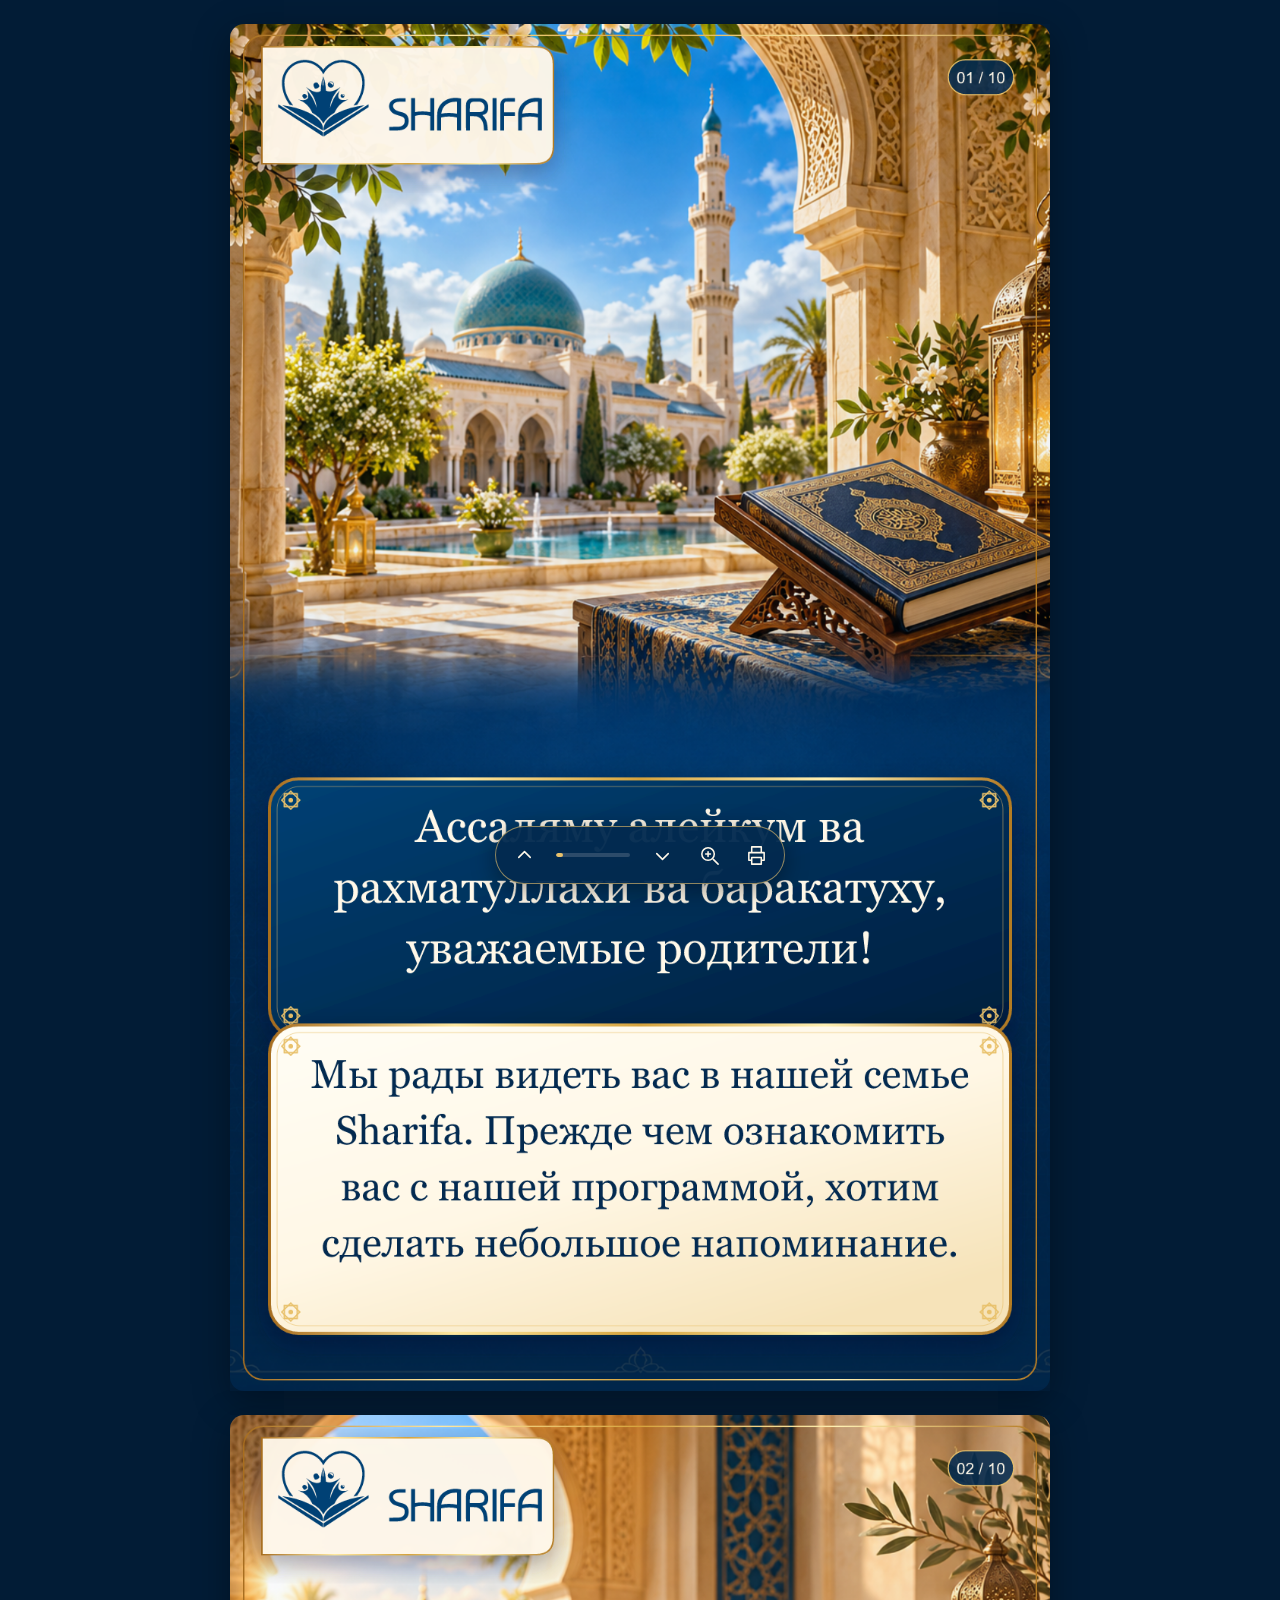
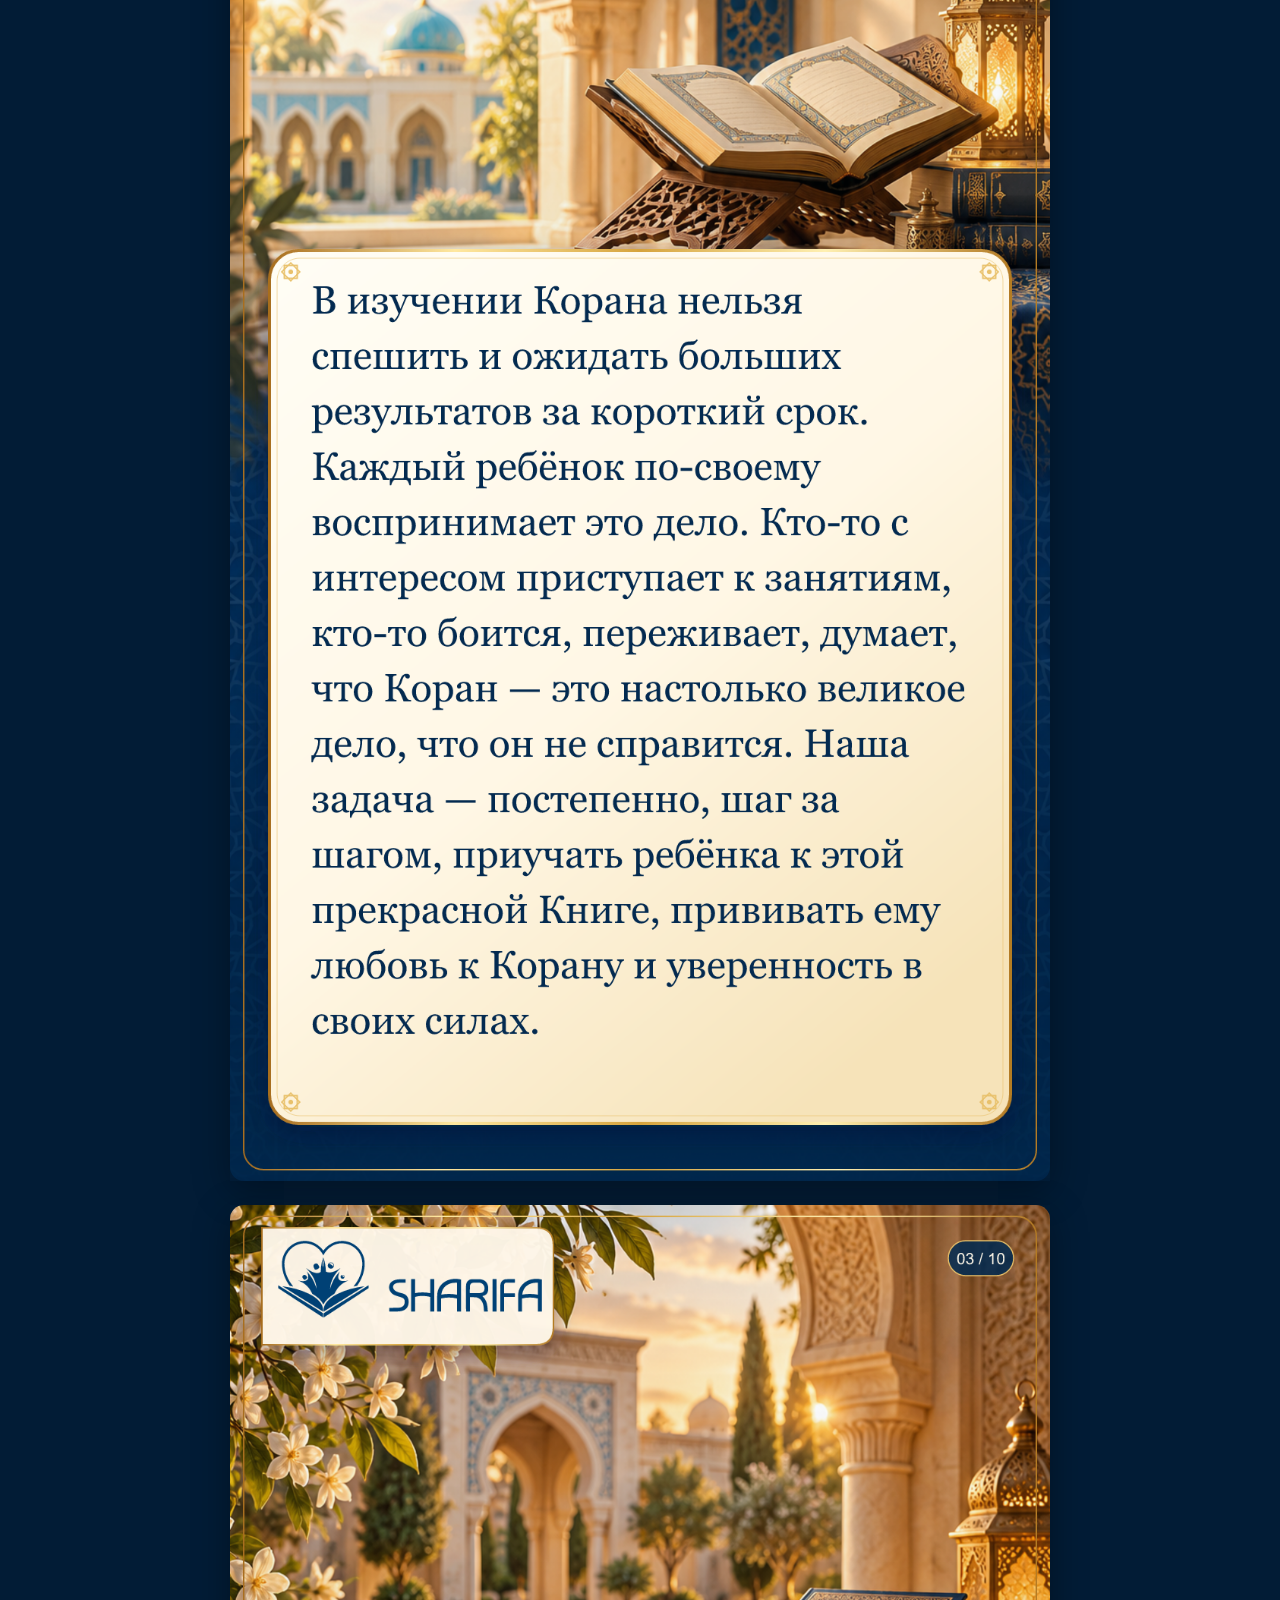
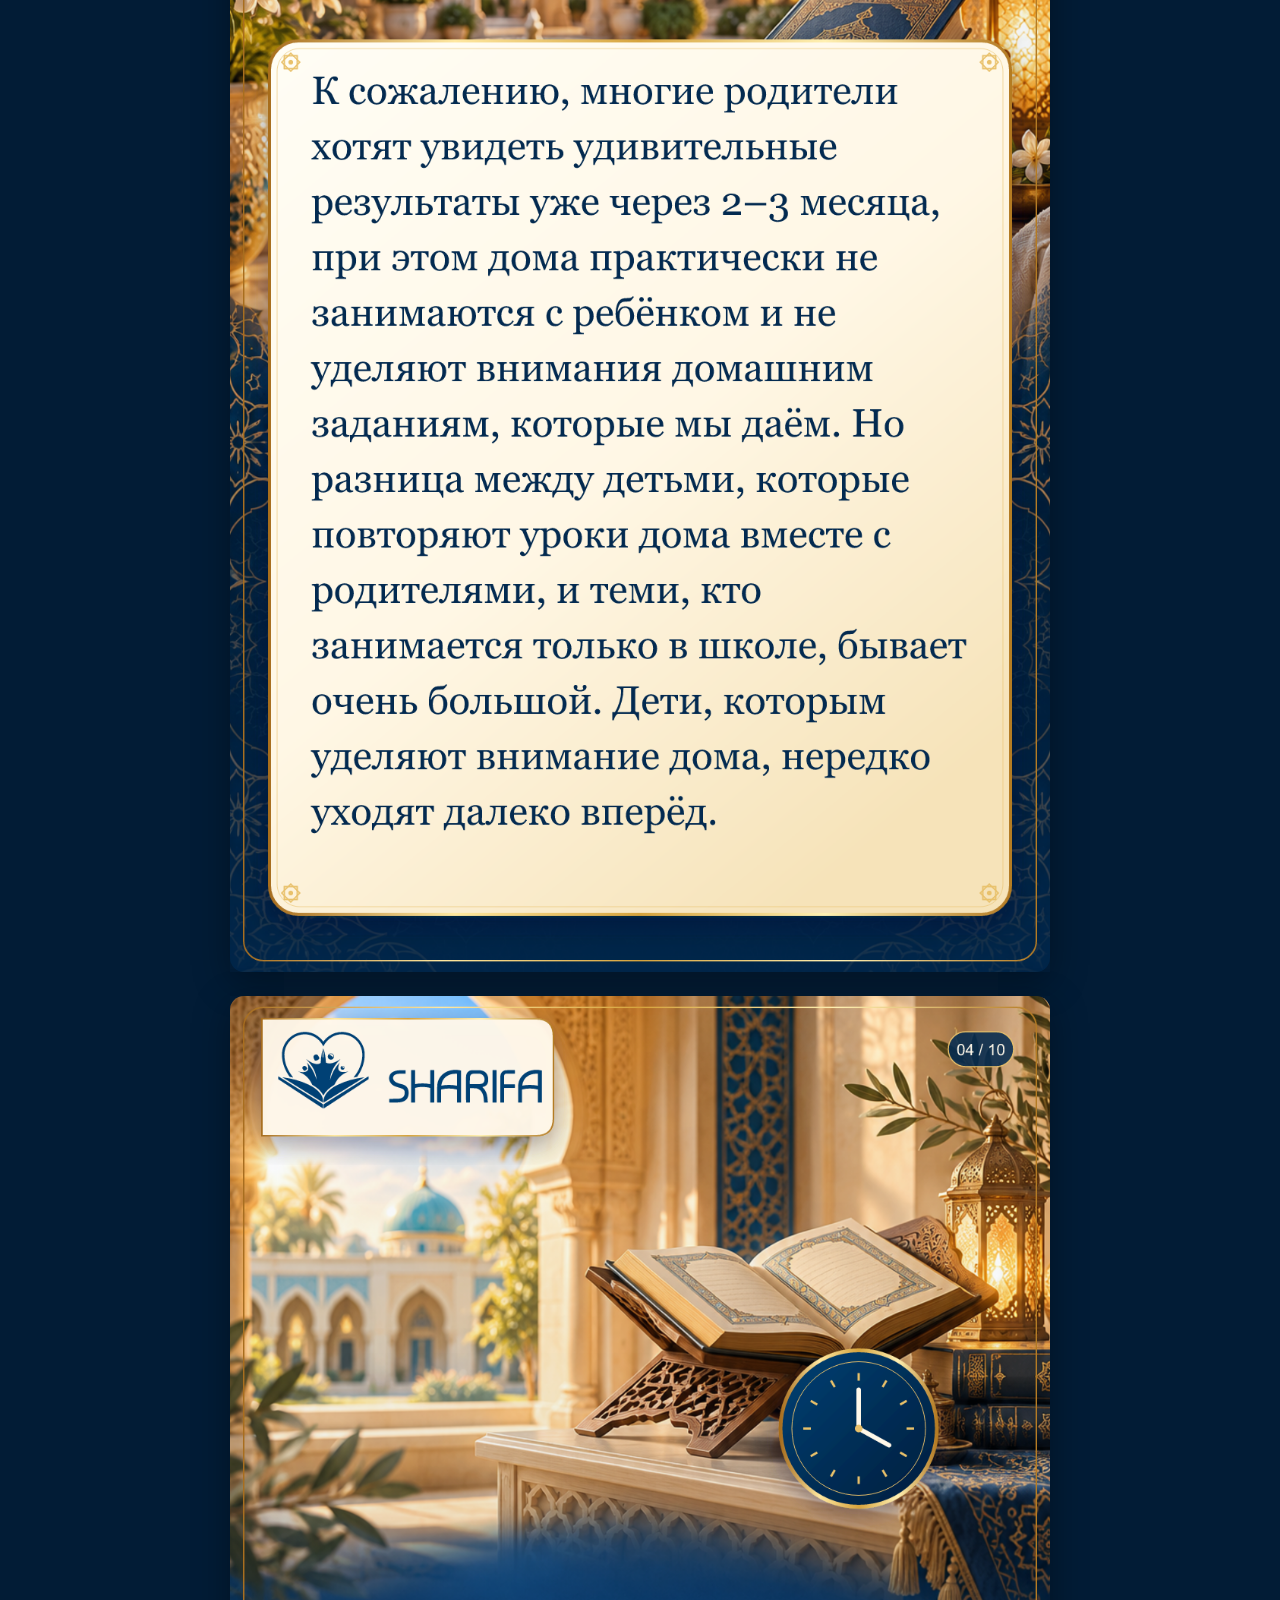
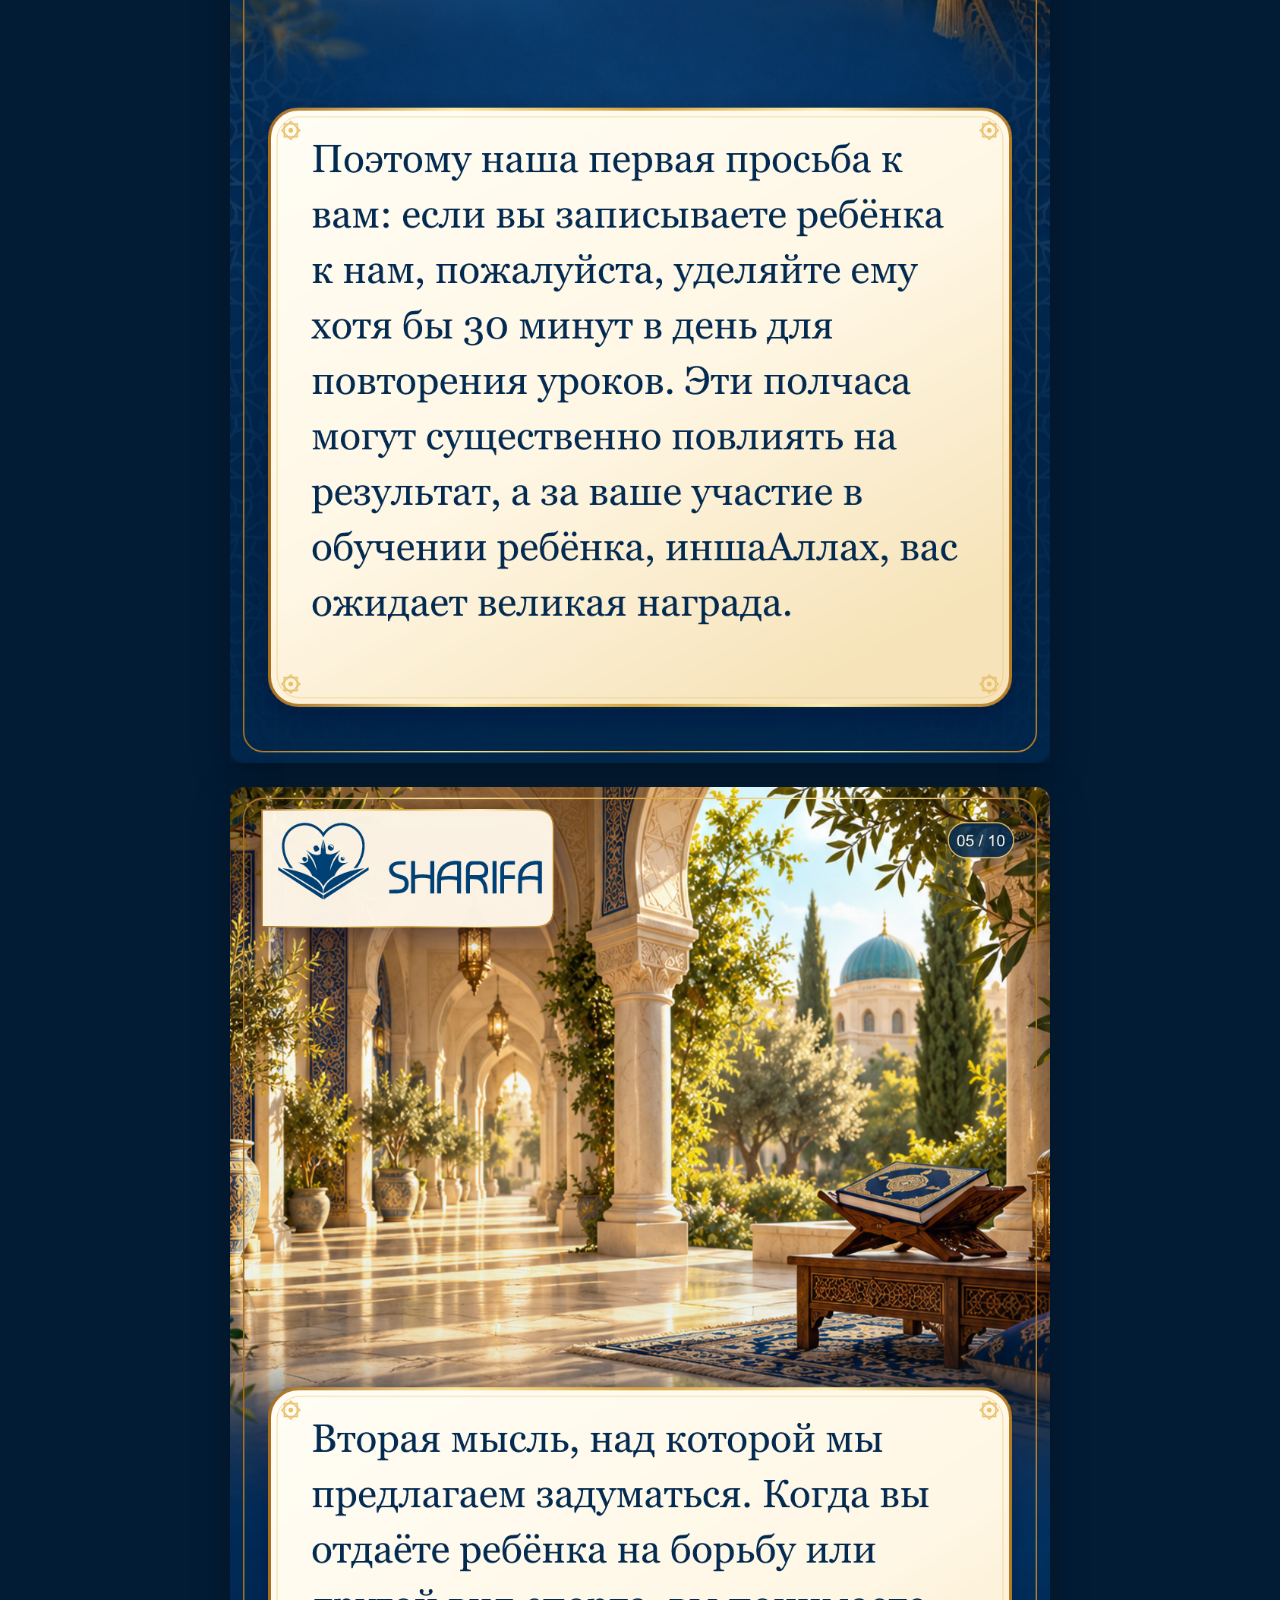
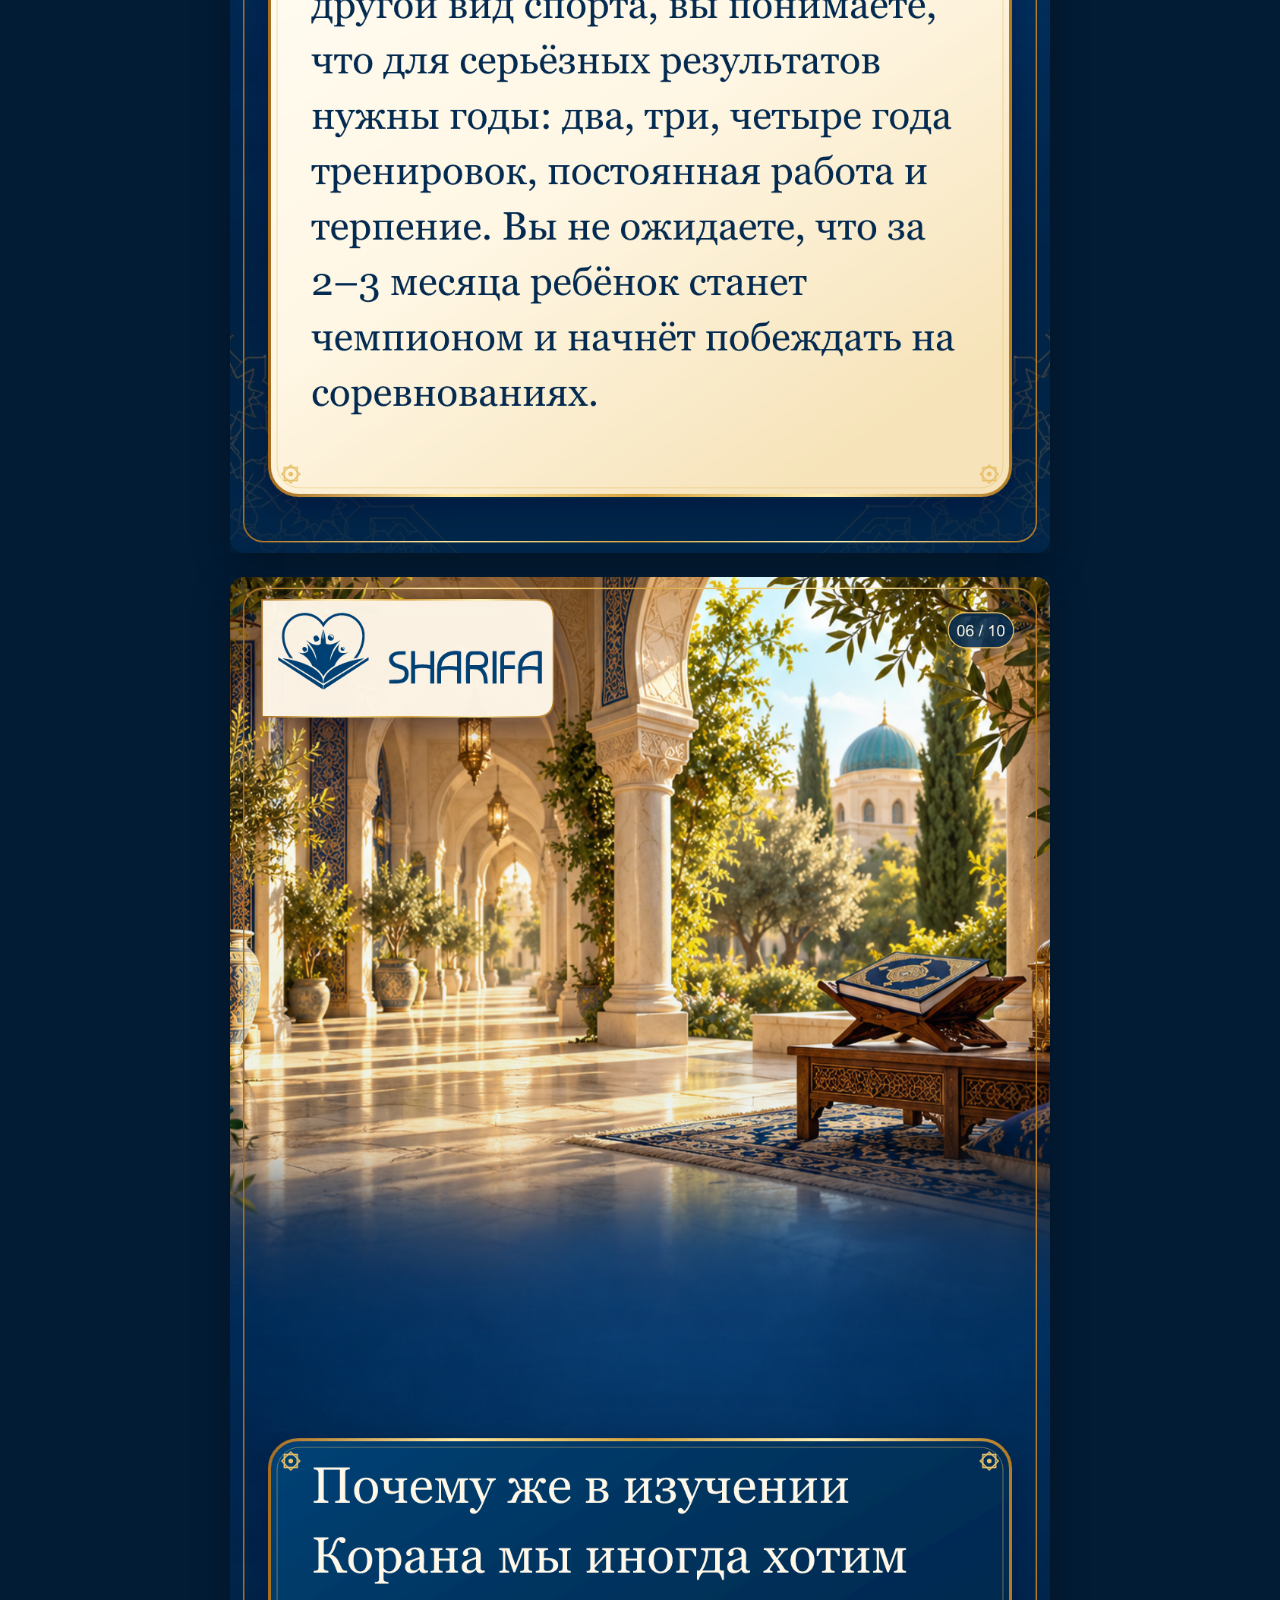
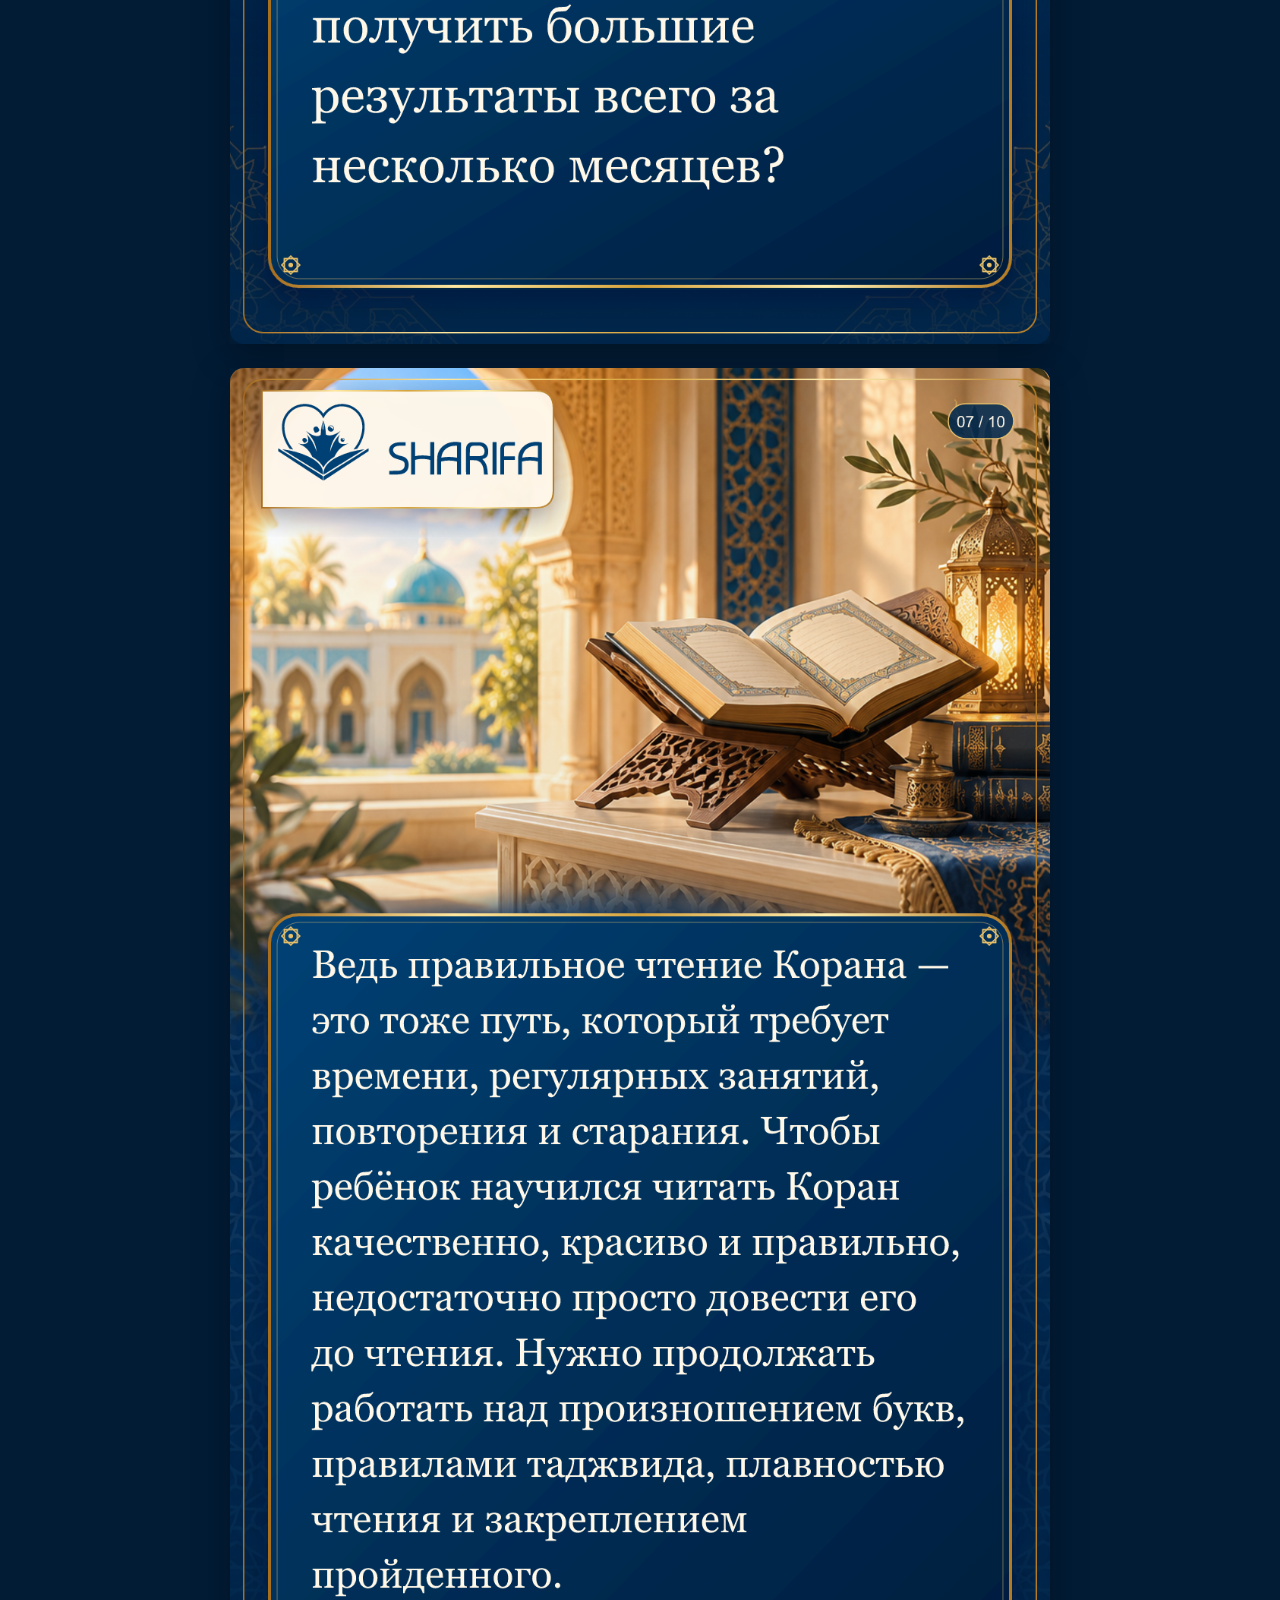
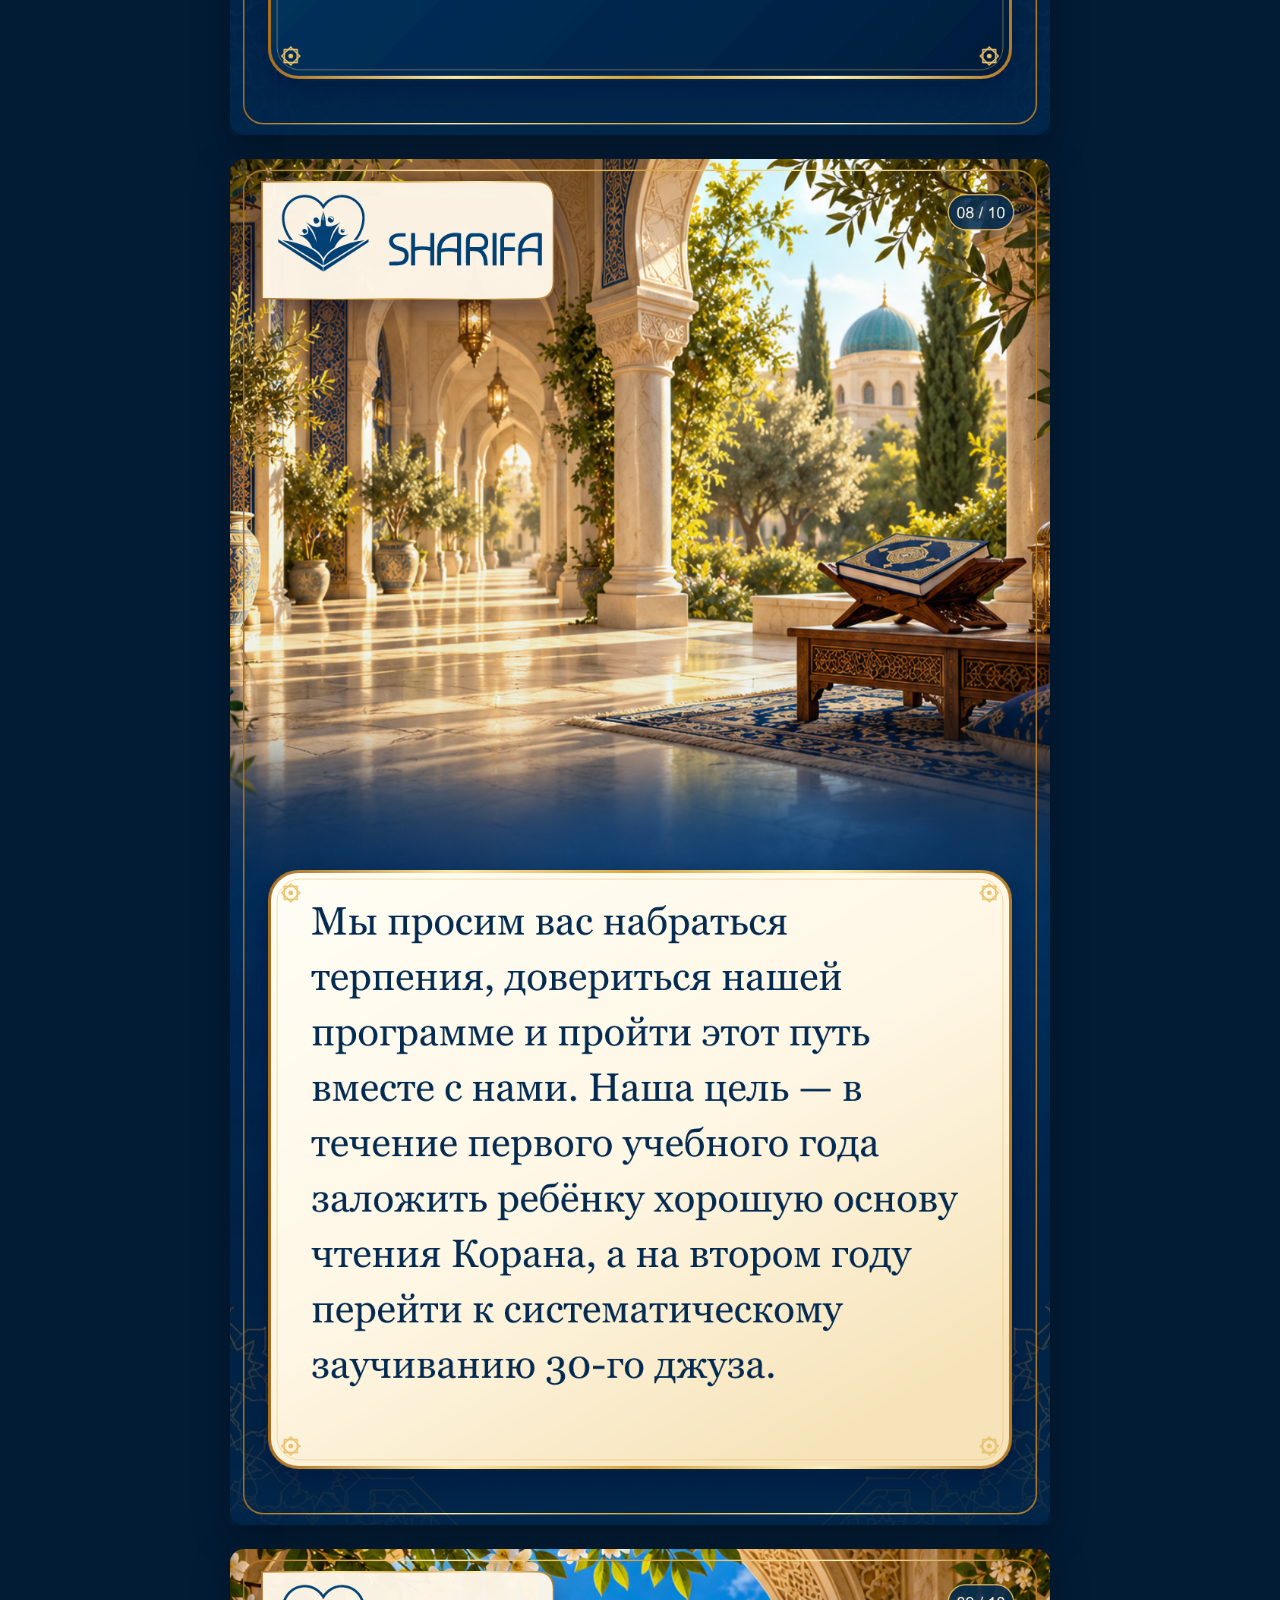
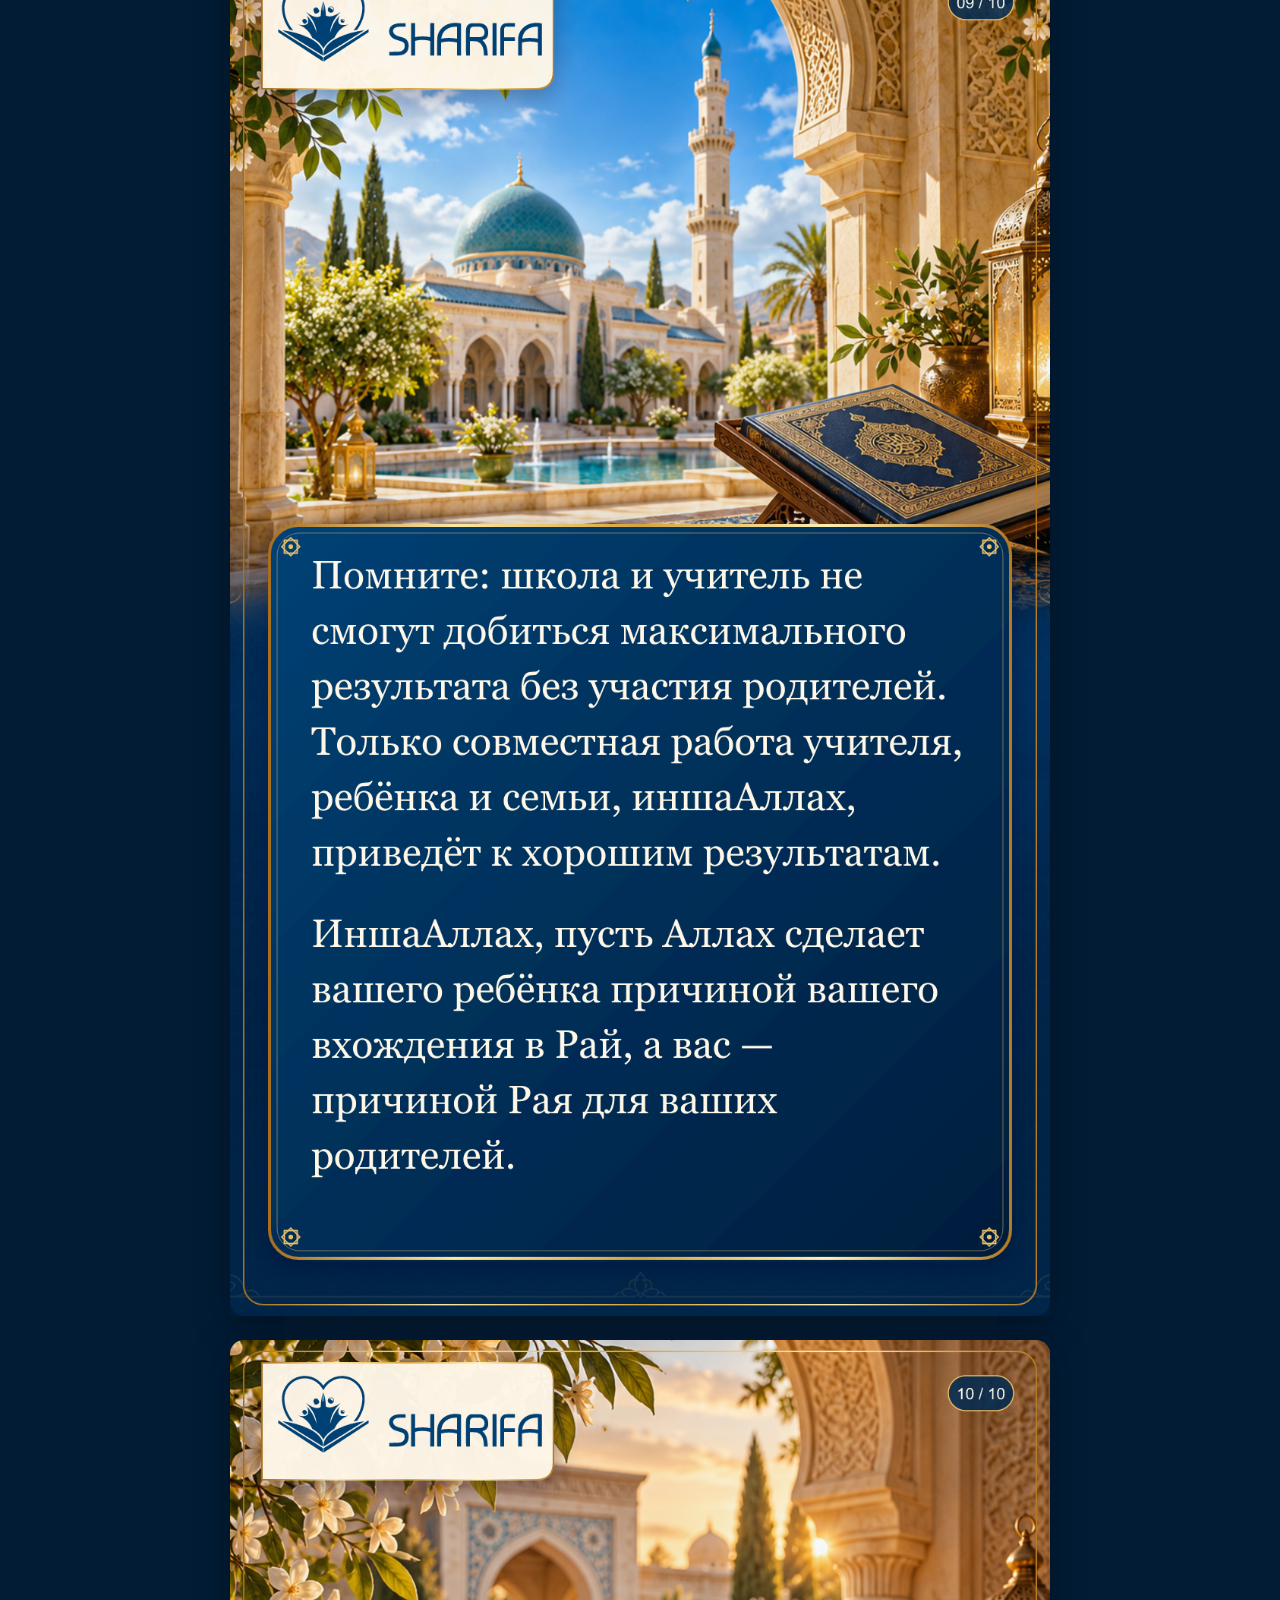
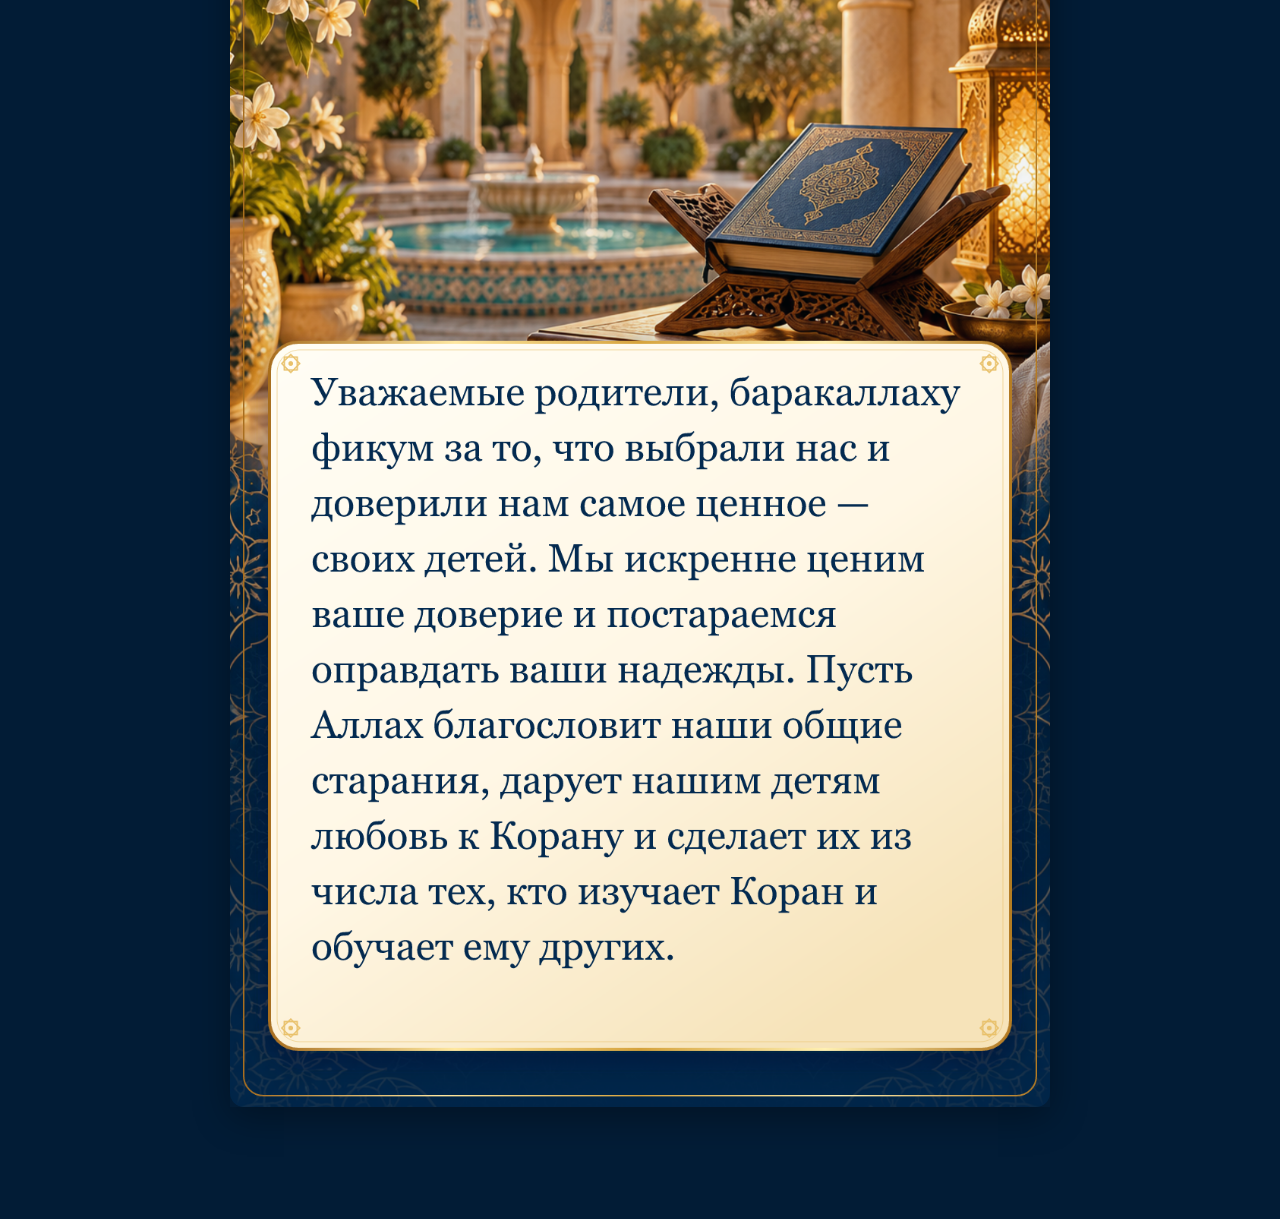
==== commit 610d32ca: "Replace previous programme with only the supplied letter in illustrated blue and gold posters" ====
--- a/index.html
+++ b/index.html
@@ -1,337 +1,14 @@
-<!doctype html>
-<html lang="ru"><head><meta charset="utf-8"><meta name="viewport" content="width=device-width, initial-scale=1"><meta name="theme-color" content="#004175"><meta name="description" content="Детская школа Корана Sharifa. Полное обращение к родителям и программа обучения в 34 изображениях."><title>Sharifa — обращение и программа обучения</title><link rel="stylesheet" href="styles.css"><script src="app.js" defer></script></head><body><h1 class="sr-only">Sharifa — обращение и программа обучения</h1><main id="main"><figure id="welcome" class="poster"><a class="poster-link" href="assets/posters/01-welcome.webp" aria-label="Увеличить изображение 1" data-index="0"><img src="assets/posters/01-welcome.webp" width="1080" height="1800" alt="Ассаляму алейкум ва рахматуллахи ва баракатуху, уважаемые родители!
+<!doctype html><html lang="ru"><head><meta charset="utf-8"><meta name="viewport" content="width=device-width,initial-scale=1"><meta name="theme-color" content="#032A50"><meta name="description" content="Обращение Sharifa к родителям — о терпении, поддержке семьи и любви к Корану."><title>Sharifa — обращение к родителям</title><link rel="stylesheet" href="styles.css"><script src="app.js" defer></script></head><body><h1 class="sr-only">Sharifa — обращение к родителям</h1><main><figure id="welcome" class="poster"><a class="poster-link" href="assets/posters/01-welcome.webp" data-index="0" aria-label="Увеличить изображение 1"><img src="assets/posters/01-welcome.webp" width="1080" height="1800" alt="Ассаляму алейкум ва рахматуллахи ва баракатуху, уважаемые родители!
 
 Мы рады видеть вас в нашей семье Sharifa. Прежде чем ознакомить вас с нашей программой, хотим сделать небольшое напоминание." fetchpriority="high"></a></figure>
-<figure id="own-pace" class="poster"><a class="poster-link" href="assets/posters/02-own-pace.webp" aria-label="Увеличить изображение 2" data-index="1"><img src="assets/posters/02-own-pace.webp" width="1080" height="1800" alt="В изучении Корана нельзя спешить и ожидать больших результатов за короткий срок. Каждый ребёнок по-своему воспринимает это дело. Кто-то с интересом приступает к занятиям, кто-то боится, переживает, думает, что Коран — это настолько великое дело, что он не справится. Наша задача — постепенно, шаг за шагом, приучать ребёнка к этой прекрасной Книге, прививать ему любовь к Корану и уверенность в своих силах." loading="lazy" decoding="async"></a></figure>
-<figure id="home-practice" class="poster"><a class="poster-link" href="assets/posters/03-home-practice.webp" aria-label="Увеличить изображение 3" data-index="2"><img src="assets/posters/03-home-practice.webp" width="1080" height="1800" alt="К сожалению, многие родители хотят увидеть удивительные результаты уже через 2–3 месяца, при этом дома практически не занимаются с ребёнком и не уделяют внимания домашним заданиям, которые мы даём. Но разница между детьми, которые повторяют уроки дома вместе с родителями, и теми, кто занимается только в школе, бывает очень большой. Дети, которым уделяют внимание дома, нередко уходят далеко вперёд." loading="lazy" decoding="async"></a></figure>
-<figure id="thirty-minutes" class="poster"><a class="poster-link" href="assets/posters/04-thirty-minutes.webp" aria-label="Увеличить изображение 4" data-index="3"><img src="assets/posters/04-thirty-minutes.webp" width="1080" height="1800" alt="Поэтому наша первая просьба к вам: если вы записываете ребёнка к нам, пожалуйста, уделяйте ему хотя бы 30 минут в день для повторения уроков. Эти полчаса могут существенно повлиять на результат, а за ваше участие в обучении ребёнка, иншаАллах, вас ожидает великая награда." loading="lazy" decoding="async"></a></figure>
-<figure id="patience" class="poster"><a class="poster-link" href="assets/posters/05-patience.webp" aria-label="Увеличить изображение 5" data-index="4"><img src="assets/posters/05-patience.webp" width="1080" height="1800" alt="Вторая мысль, над которой мы предлагаем задуматься. Когда вы отдаёте ребёнка на борьбу или другой вид спорта, вы понимаете, что для серьёзных результатов нужны годы: два, три, четыре года тренировок, постоянная работа и терпение. Вы не ожидаете, что за 2–3 месяца ребёнок станет чемпионом и начнёт побеждать на соревнованиях.
+<figure id="own-pace" class="poster"><a class="poster-link" href="assets/posters/02-own-pace.webp" data-index="1" aria-label="Увеличить изображение 2"><img src="assets/posters/02-own-pace.webp" width="1080" height="1800" alt="В изучении Корана нельзя спешить и ожидать больших результатов за короткий срок. Каждый ребёнок по-своему воспринимает это дело. Кто-то с интересом приступает к занятиям, кто-то боится, переживает, думает, что Коран — это настолько великое дело, что он не справится. Наша задача — постепенно, шаг за шагом, приучать ребёнка к этой прекрасной Книге, прививать ему любовь к Корану и уверенность в своих силах." loading="lazy" decoding="async"></a></figure>
+<figure id="home-support" class="poster"><a class="poster-link" href="assets/posters/03-home-support.webp" data-index="2" aria-label="Увеличить изображение 3"><img src="assets/posters/03-home-support.webp" width="1080" height="1800" alt="К сожалению, многие родители хотят увидеть удивительные результаты уже через 2–3 месяца, при этом дома практически не занимаются с ребёнком и не уделяют внимания домашним заданиям, которые мы даём. Но разница между детьми, которые повторяют уроки дома вместе с родителями, и теми, кто занимается только в школе, бывает очень большой. Дети, которым уделяют внимание дома, нередко уходят далеко вперёд." loading="lazy" decoding="async"></a></figure>
+<figure id="thirty-minutes" class="poster"><a class="poster-link" href="assets/posters/04-thirty-minutes.webp" data-index="3" aria-label="Увеличить изображение 4"><img src="assets/posters/04-thirty-minutes.webp" width="1080" height="1800" alt="Поэтому наша первая просьба к вам: если вы записываете ребёнка к нам, пожалуйста, уделяйте ему хотя бы 30 минут в день для повторения уроков. Эти полчаса могут существенно повлиять на результат, а за ваше участие в обучении ребёнка, иншаАллах, вас ожидает великая награда." loading="lazy" decoding="async"></a></figure>
+<figure id="patience" class="poster"><a class="poster-link" href="assets/posters/05-patience.webp" data-index="4" aria-label="Увеличить изображение 5"><img src="assets/posters/05-patience.webp" width="1080" height="1800" alt="Вторая мысль, над которой мы предлагаем задуматься. Когда вы отдаёте ребёнка на борьбу или другой вид спорта, вы понимаете, что для серьёзных результатов нужны годы: два, три, четыре года тренировок, постоянная работа и терпение. Вы не ожидаете, что за 2–3 месяца ребёнок станет чемпионом и начнёт побеждать на соревнованиях." loading="lazy" decoding="async"></a></figure>
+<figure id="a-question" class="poster"><a class="poster-link" href="assets/posters/06-a-question.webp" data-index="5" aria-label="Увеличить изображение 6"><img src="assets/posters/06-a-question.webp" width="1080" height="1800" alt="Почему же в изучении Корана мы иногда хотим получить большие результаты всего за несколько месяцев?" loading="lazy" decoding="async"></a></figure>
+<figure id="beautiful-reading" class="poster"><a class="poster-link" href="assets/posters/07-beautiful-reading.webp" data-index="6" aria-label="Увеличить изображение 7"><img src="assets/posters/07-beautiful-reading.webp" width="1080" height="1800" alt="Ведь правильное чтение Корана — это тоже путь, который требует времени, регулярных занятий, повторения и старания. Чтобы ребёнок научился читать Коран качественно, красиво и правильно, недостаточно просто довести его до чтения. Нужно продолжать работать над произношением букв, правилами таджвида, плавностью чтения и закреплением пройденного." loading="lazy" decoding="async"></a></figure>
+<figure id="step-by-step" class="poster"><a class="poster-link" href="assets/posters/08-step-by-step.webp" data-index="7" aria-label="Увеличить изображение 8"><img src="assets/posters/08-step-by-step.webp" width="1080" height="1800" alt="Мы просим вас набраться терпения, довериться нашей программе и пройти этот путь вместе с нами. Наша цель — в течение первого учебного года заложить ребёнку хорошую основу чтения Корана, а на втором году перейти к систематическому заучиванию 30-го джуза." loading="lazy" decoding="async"></a></figure>
+<figure id="together" class="poster"><a class="poster-link" href="assets/posters/09-together.webp" data-index="8" aria-label="Увеличить изображение 9"><img src="assets/posters/09-together.webp" width="1080" height="1800" alt="Помните: школа и учитель не смогут добиться максимального результата без участия родителей. Только совместная работа учителя, ребёнка и семьи, иншаАллах, приведёт к хорошим результатам.
 
-Почему же в изучении Корана мы иногда хотим получить большие результаты всего за несколько месяцев?" loading="lazy" decoding="async"></a></figure>
-<figure id="reading-path" class="poster"><a class="poster-link" href="assets/posters/06-reading-path.webp" aria-label="Увеличить изображение 6" data-index="5"><img src="assets/posters/06-reading-path.webp" width="1080" height="1800" alt="Ведь правильное чтение Корана — это тоже путь, который требует времени, регулярных занятий, повторения и старания. Чтобы ребёнок научился читать Коран качественно, красиво и правильно, недостаточно просто довести его до чтения. Нужно продолжать работать над произношением букв, правилами таджвида, плавностью чтения и закреплением пройденного." loading="lazy" decoding="async"></a></figure>
-<figure id="our-programme" class="poster"><a class="poster-link" href="assets/posters/07-our-programme.webp" aria-label="Увеличить изображение 7" data-index="6"><img src="assets/posters/07-our-programme.webp" width="1080" height="1800" alt="Мы просим вас набраться терпения, довериться нашей программе и пройти этот путь вместе с нами. Наша цель — в течение первого учебного года заложить ребёнку хорошую основу чтения Корана, а на втором году перейти к систематическому заучиванию 30-го джуза." loading="lazy" decoding="async"></a></figure>
-<figure id="together" class="poster"><a class="poster-link" href="assets/posters/08-together.webp" aria-label="Увеличить изображение 8" data-index="7"><img src="assets/posters/08-together.webp" width="1080" height="1800" alt="Помните: школа и учитель не смогут добиться максимального результата без участия родителей. Только совместная работа учителя, ребёнка и семьи, иншаАллах, приведёт к хорошим результатам." loading="lazy" decoding="async"></a></figure>
-<figure id="gratitude" class="poster"><a class="poster-link" href="assets/posters/09-gratitude.webp" aria-label="Увеличить изображение 9" data-index="8"><img src="assets/posters/09-gratitude.webp" width="1080" height="1800" alt="ИншаАллах, пусть Аллах сделает вашего ребёнка причиной вашего вхождения в Рай, а вас — причиной Рая для ваших родителей.
-
-Уважаемые родители, баракаллаху фикум за то, что выбрали нас и доверили нам самое ценное — своих детей. Мы искренне ценим ваше доверие и постараемся оправдать ваши надежды. Пусть Аллах благословит наши общие старания, дарует нашим детям любовь к Корану и сделает их из числа тех, кто изучает Коран и обучает ему других." loading="lazy" decoding="async"></a></figure>
-<figure id="stage-one" class="poster"><a class="poster-link" href="assets/posters/10-stage-one.webp" aria-label="Увеличить изображение 10" data-index="9"><img src="assets/posters/10-stage-one.webp" width="1080" height="1800" alt="ПЕРВЫЙ ЭТАП
-
-Сентябрь — ноябрь
-
-Учимся читать Коран
-
-За 2–3 месяца ребёнок осваивает арабские буквы, изучает основные правила таджвида и переходит к чтению Корана.
-
-Проходим арабские буквы
-
-Изучаем все арабские буквы, их написание и правильное произношение (махрадж)." loading="lazy" decoding="async"></a></figure>
-<figure id="stage-one-2" class="poster"><a class="poster-link" href="assets/posters/11-stage-one-2.webp" aria-label="Увеличить изображение 11" data-index="10"><img src="assets/posters/11-stage-one-2.webp" width="1080" height="1800" alt="ПЕРВЫЙ ЭТАП
-
-Сентябрь — ноябрь
-
-Учимся читать Коран
-
-Основные правила таджвида
-
-Знакомимся с базовыми правилами чтения, учимся правильно читать буквы и сочетания.
-
-Экзамены и зачёты
-
-Регулярно проверяем знания: чтение букв, правила, правильность произношения.
-
-Переходим на Коран
-
-После успешного прохождения этапа ребёнок начинает читать Коран." loading="lazy" decoding="async"></a></figure>
-<figure id="stage-one-3" class="poster"><a class="poster-link" href="assets/posters/12-stage-one-3.webp" aria-label="Увеличить изображение 12" data-index="11"><img src="assets/posters/12-stage-one-3.webp" width="1080" height="1800" alt="ПЕРВЫЙ ЭТАП
-
-Сентябрь — ноябрь
-
-Учимся читать Коран
-
-Результат первого этапа
-
-Ребёнок знает все арабские буквы.
-
-Правильно произносит буквы (махрадж).
-
-Знает основные правила таджвида.
-
-Готов к переходу на чтение Корана." loading="lazy" decoding="async"></a></figure>
-<figure id="stage-one-4" class="poster"><a class="poster-link" href="assets/posters/13-stage-one-4.webp" aria-label="Увеличить изображение 13" data-index="12"><img src="assets/posters/13-stage-one-4.webp" width="1080" height="1800" alt="ПЕРВЫЙ ЭТАП
-
-Сентябрь — ноябрь
-
-Учимся читать Коран
-
-Этот этап закладывает фундамент для дальнейшего чтения Корана. Успешный переход и качество чтения во многом зависят от регулярных занятий дома.
-
-Важна помощь родителей:
-
-занятия в центре дают основу, а регулярное повторение дома, желание ребёнка и поддержка семьи помогают добиться результата." loading="lazy" decoding="async"></a></figure>
-<figure id="stage-two" class="poster"><a class="poster-link" href="assets/posters/14-stage-two.webp" aria-label="Увеличить изображение 14" data-index="13"><img src="assets/posters/14-stage-two.webp" width="1080" height="1800" alt="ВТОРОЙ ЭТАП
-
-Ноябрь — май
-
-Укрепляем чтение 30-го джуза
-
-На этом этапе ребёнок продолжает читать Коран, закрепляет правильное произношение и развивает плавность чтения.
-
-Регулярное чтение 30-го джуза
-
-Читаем суры 30-го джуза, закрепляем правильное произношение (махрадж)." loading="lazy" decoding="async"></a></figure>
-<figure id="stage-two-2" class="poster"><a class="poster-link" href="assets/posters/15-stage-two-2.webp" aria-label="Увеличить изображение 15" data-index="14"><img src="assets/posters/15-stage-two-2.webp" width="1080" height="1800" alt="ВТОРОЙ ЭТАП
-
-Ноябрь — май
-
-Укрепляем чтение 30-го джуза
-
-Закрепление правил таджвида
-
-Применяем правила таджвида на практике, исправляем ошибки, развиваем уверенность в чтении.
-
-Повторение и контроль
-
-Регулярное повторение прочитанных сур, проверка и закрепление выученного.
-
-Индивидуальный темп
-
-Учитываем уровень ребёнка, даём задания и поддержку для дальнейшего роста." loading="lazy" decoding="async"></a></figure>
-<figure id="stage-two-3" class="poster"><a class="poster-link" href="assets/posters/16-stage-two-3.webp" aria-label="Увеличить изображение 16" data-index="15"><img src="assets/posters/16-stage-two-3.webp" width="1080" height="1800" alt="ВТОРОЙ ЭТАП
-
-Ноябрь — май
-
-Укрепляем чтение 30-го джуза
-
-Результат второго этапа
-
-Уверенно читает суры 30-го джуза.
-
-Правильно произносит слова и применяет правила таджвида.
-
-Чтение становится плавным, уверенным и красивым.
-
-Готов к переходу к заучиванию Корана и урокам адаба.
-
-Готов к переходу к заучиванию Корана и урокам Адаба
-
-Следующий этап — развитие через Хифз и воспитание характера." loading="lazy" decoding="async"></a></figure>
-<figure id="summer" class="poster"><a class="poster-link" href="assets/posters/17-summer.webp" aria-label="Увеличить изображение 17" data-index="16"><img src="assets/posters/17-summer.webp" width="1080" height="1800" alt="ЛЕТНИЙ ПЕРИОД
-
-Май — август
-
-Укрепляем знания и развиваем характер
-
-Летний период — это время закрепления, повторения и развития. Ребёнок продолжает читать Коран, укрепляет навыки, изучает уроки адаба по книге «Так учит нас Коран. 33 аята счастливой жизни» и готовится к новому этапу — заучиванию Корана с сентября." loading="lazy" decoding="async"></a></figure>
-<figure id="summer-2" class="poster"><a class="poster-link" href="assets/posters/18-summer-2.webp" aria-label="Увеличить изображение 18" data-index="17"><img src="assets/posters/18-summer-2.webp" width="1080" height="1800" alt="ЛЕТНИЙ ПЕРИОД
-
-Май — август
-
-Укрепляем знания и развиваем характер
-
-Укрепление чтения Корана
-
-Регулярное чтение пройденных сур, закрепление правильного произношения (махрадж) и плавности чтения.
-
-Повторение и практика правил таджвида
-
-Повторяем изученные правила, исправляем ошибки, развиваем уверенность в чтении." loading="lazy" decoding="async"></a></figure>
-<figure id="summer-3" class="poster"><a class="poster-link" href="assets/posters/19-summer-3.webp" aria-label="Увеличить изображение 19" data-index="18"><img src="assets/posters/19-summer-3.webp" width="1080" height="1800" alt="ЛЕТНИЙ ПЕРИОД
-
-Май — август
-
-Укрепляем знания и развиваем характер
-
-Уроки адаба по книге «Так учит нас Коран. 33 аята»
-
-Небольшие уроки адаба, чтение аятов, обсуждение смысла, примеры из жизни и практические задания.
-
-Полезные навыки и дополнительные занятия
-
-Формируем полезные привычки, развиваем ответственность, трудолюбие, дисциплину и другие важные навыки." loading="lazy" decoding="async"></a></figure>
-<figure id="summer-4" class="poster"><a class="poster-link" href="assets/posters/20-summer-4.webp" aria-label="Увеличить изображение 20" data-index="19"><img src="assets/posters/20-summer-4.webp" width="1080" height="1800" alt="ЛЕТНИЙ ПЕРИОД
-
-Май — август
-
-Укрепляем знания и развиваем характер
-
-Подготовка к заучиванию
-
-Повторяем короткие суры, учим новые молитвы, делаем индивидуальные задания и формируем план на новый учебный год." loading="lazy" decoding="async"></a></figure>
-<figure id="summer-5" class="poster"><a class="poster-link" href="assets/posters/21-summer-5.webp" aria-label="Увеличить изображение 21" data-index="20"><img src="assets/posters/21-summer-5.webp" width="1080" height="1800" alt="ЛЕТНИЙ ПЕРИОД
-
-Май — август
-
-Укрепляем знания и развиваем характер
-
-Результат летнего периода
-
-Ребёнок уверенно читает пройденные суры.
-
-Правильно произносит слова и применяет правила таджвида.
-
-Проявляет хороший нрав и применяет уроки адаба в жизни.
-
-Готов к началу заучивания Корана с сентября.
-
-Летний период — это крепкий фундамент для успешного заучивания Корана и формирования благого нрава." loading="lazy" decoding="async"></a></figure>
-<figure id="stage-three" class="poster"><a class="poster-link" href="assets/posters/22-stage-three.webp" aria-label="Увеличить изображение 22" data-index="21"><img src="assets/posters/22-stage-three.webp" width="1080" height="1800" alt="ТРЕТИЙ ЭТАП
-
-Сентябрь — май
-
-Переходим к заучиванию Корана
-
-На этом этапе ребёнок начинает заучивать суры 30-го джуза и параллельно изучает уроки адаба по книге «Так учит нас Коран. 33 аята счастливой жизни».
-
-Заучивание Корана
-
-Начинаем заучивать суры 30-го джуза по установленной программе, с правильным произношением и повторением." loading="lazy" decoding="async"></a></figure>
-<figure id="stage-three-2" class="poster"><a class="poster-link" href="assets/posters/23-stage-three-2.webp" aria-label="Увеличить изображение 23" data-index="22"><img src="assets/posters/23-stage-three-2.webp" width="1080" height="1800" alt="ТРЕТИЙ ЭТАП
-
-Сентябрь — май
-
-Переходим к заучиванию Корана
-
-33 аята счастливой жизни
-
-Проводим уроки адаба по книге «Так учит нас Коран. 33 аята счастливой жизни».
-
-Понимание и размышление
-
-Объясняем смысл аятов простым и понятным языком, учим применять в жизни.
-
-Применение в жизни
-
-Формируем хорошие качества и красивый нрав: уважение к родителям, учителям, друзьям, окружающим и ответственное поведение." loading="lazy" decoding="async"></a></figure>
-<figure id="stage-three-3" class="poster"><a class="poster-link" href="assets/posters/24-stage-three-3.webp" aria-label="Увеличить изображение 24" data-index="23"><img src="assets/posters/24-stage-three-3.webp" width="1080" height="1800" alt="ТРЕТИЙ ЭТАП
-
-Сентябрь — май
-
-Переходим к заучиванию Корана
-
-Результат третьего этапа
-
-Ребёнок заучивает суры 30-го джуза по программе.
-
-Понимает смысл изученных аятов и уроков адаба.
-
-Применяет полученные знания в повседневной жизни.
-
-Готов к переходу к заучиванию 29 джуза и всего Корана при желании родителей." loading="lazy" decoding="async"></a></figure>
-<figure id="stage-three-4" class="poster"><a class="poster-link" href="assets/posters/25-stage-three-4.webp" aria-label="Увеличить изображение 25" data-index="24"><img src="assets/posters/25-stage-three-4.webp" width="1080" height="1800" alt="ТРЕТИЙ ЭТАП
-
-Сентябрь — май
-
-Переходим к заучиванию Корана
-
-Этот этап помогает ребёнку не только запомнить Коран, но и сформировать красивый нрав, основанный на аятах Корана, и заложить основу для всей жизни." loading="lazy" decoding="async"></a></figure>
-<figure id="summer-start" class="poster"><a class="poster-link" href="assets/posters/26-summer-start.webp" aria-label="Увеличить изображение 26" data-index="25"><img src="assets/posters/26-summer-start.webp" width="1080" height="1800" alt="ЛЕТНИЕ КУРСЫ
-
-ИЮНЬ — ИЮЛЬ — АВГУСТ
-
-БЫСТРЫЙ СТАРТ К ЧТЕНИЮ КОРАНА
-
-За лето мы проходим с детьми всю методичку и доводим их до чтения Корана — по установленной программе, с правильным произношением и основами таджвида." loading="lazy" decoding="async"></a></figure>
-<figure id="summer-start-2" class="poster"><a class="poster-link" href="assets/posters/27-summer-start-2.webp" aria-label="Увеличить изображение 27" data-index="26"><img src="assets/posters/27-summer-start-2.webp" width="1080" height="1800" alt="ЛЕТНИЕ КУРСЫ
-
-ИЮНЬ — ИЮЛЬ — АВГУСТ
-
-БЫСТРЫЙ СТАРТ К ЧТЕНИЮ КОРАНА
-
-ЧТО МЫ ДАЕМ ЗА ЛЕТО?
-
-ПРОХОДИМ ВСЮ МЕТОДИЧКУ
-
-Изучаем все буквы, соединения, правила чтения и доводим детей до чтения простых слов и аятов Корана.
-
-ПРАВИЛЬНОЕ ПРОИЗНОШЕНИЕ
-
-Отрабатываем махрадж букв и основы таджвида на данном уровне.
-
-РЕГУЛЯРНАЯ ПРАКТИКА
-
-Много читаем, повторяем, выполняем домашние задания и закрепляем чтение." loading="lazy" decoding="async"></a></figure>
-<figure id="summer-start-3" class="poster"><a class="poster-link" href="assets/posters/28-summer-start-3.webp" aria-label="Увеличить изображение 28" data-index="27"><img src="assets/posters/28-summer-start-3.webp" width="1080" height="1800" alt="ЛЕТНИЕ КУРСЫ
-
-ИЮНЬ — ИЮЛЬ — АВГУСТ
-
-БЫСТРЫЙ СТАРТ К ЧТЕНИЮ КОРАНА
-
-УРОКИ АДАБА
-
-Небольшие уроки адаба по книге «Так учит нас Коран. 33 аята», развиваем хорошие качества в повседневной жизни." loading="lazy" decoding="async"></a></figure>
-<figure id="summer-start-4" class="poster"><a class="poster-link" href="assets/posters/29-summer-start-4.webp" aria-label="Увеличить изображение 29" data-index="28"><img src="assets/posters/29-summer-start-4.webp" width="1080" height="1800" alt="ЛЕТНИЕ КУРСЫ
-
-ИЮНЬ — ИЮЛЬ — АВГУСТ
-
-БЫСТРЫЙ СТАРТ К ЧТЕНИЮ КОРАНА
-
-РЕЗУЛЬТАТ ЛЕТНИХ КУРСОВ
-
-Ребёнок знает все буквы и их соединения.
-
-Умеет читать простые слова и аяты Корана по методичке.
-
-Читает с правильным произношением на начальном уровне.
-
-Готов к переходу на чтение Корана с сентября." loading="lazy" decoding="async"></a></figure>
-<figure id="summer-start-5" class="poster"><a class="poster-link" href="assets/posters/30-summer-start-5.webp" aria-label="Увеличить изображение 30" data-index="29"><img src="assets/posters/30-summer-start-5.webp" width="1080" height="1800" alt="ЛЕТНИЕ КУРСЫ
-
-ИЮНЬ — ИЮЛЬ — АВГУСТ
-
-БЫСТРЫЙ СТАРТ К ЧТЕНИЮ КОРАНА
-
-ВАЖНО ЗНАТЬ!
-
-За 2–3 месяца невозможно дать качественное, уверенное и красивое чтение Корана. Летние курсы — это быстрый и качественный старт, мы доводим детей до Корана, но для уверенного, правильного и красивого чтения необходимо дальнейшее обучение в течение учебного года." loading="lazy" decoding="async"></a></figure>
-<figure id="summer-start-6" class="poster"><a class="poster-link" href="assets/posters/31-summer-start-6.webp" aria-label="Увеличить изображение 31" data-index="30"><img src="assets/posters/31-summer-start-6.webp" width="1080" height="1800" alt="ЛЕТНИЕ КУРСЫ
-
-ИЮНЬ — ИЮЛЬ — АВГУСТ
-
-БЫСТРЫЙ СТАРТ К ЧТЕНИЮ КОРАНА
-
-Качественное чтение Корана требует:
-
-времени и постоянной практики
-
-закрепления правил таджвида
-
-регулярного повторения
-
-чтения большего объёма аятов
-
-поддержки учителя в течение всего года" loading="lazy" decoding="async"></a></figure>
-<figure id="summer-start-7" class="poster"><a class="poster-link" href="assets/posters/32-summer-start-7.webp" aria-label="Увеличить изображение 32" data-index="31"><img src="assets/posters/32-summer-start-7.webp" width="1080" height="1800" alt="ЛЕТНИЕ КУРСЫ
-
-ИЮНЬ — ИЮЛЬ — АВГУСТ
-
-БЫСТРЫЙ СТАРТ К ЧТЕНИЮ КОРАНА
-
-ЧТО ДАЛЬШЕ?
-
-ЗАПИШИТЕ РЕБЁНКА НА ПРОДОЛЖЕНИЕ ОБУЧЕНИЯ С СЕНТЯБРЯ ДО МАЯ
-
-ЧТЕНИЕ 30-ГО ДЖУЗА
-
-С сентября ребёнок начинает читать Коран по мусхафу: последовательно проходим и закрепляем суры 30-го джуза." loading="lazy" decoding="async"></a></figure>
-<figure id="summer-start-8" class="poster"><a class="poster-link" href="assets/posters/33-summer-start-8.webp" aria-label="Увеличить изображение 33" data-index="32"><img src="assets/posters/33-summer-start-8.webp" width="1080" height="1800" alt="ЛЕТНИЕ КУРСЫ
-
-ИЮНЬ — ИЮЛЬ — АВГУСТ
-
-БЫСТРЫЙ СТАРТ К ЧТЕНИЮ КОРАНА
-
-ЗАКРЕПЛЕНИЕ ЧТЕНИЯ
-
-Работаем над правильным произношением, основами таджвида, плавностью чтения и регулярным повторением в течение всего учебного года.
-
-ОМОВЕНИЕ, НАМАЗ И АДАБ
-
-Параллельно обучаем правильному совершению омовения, намаза и небольшие уроки адаба по книге «Так учит нас Коран. 33 аята счастливой жизни»." loading="lazy" decoding="async"></a></figure>
-<figure id="summer-start-9" class="poster"><a class="poster-link" href="assets/posters/34-summer-start-9.webp" aria-label="Увеличить изображение 34" data-index="33"><img src="assets/posters/34-summer-start-9.webp" width="1080" height="1800" alt="ЛЕТНИЕ КУРСЫ
-
-ИЮНЬ — ИЮЛЬ — АВГУСТ
-
-БЫСТРЫЙ СТАРТ К ЧТЕНИЮ КОРАНА
-
-Летние курсы — первый шаг.
-
-С сентября продолжаем путь к правильному чтению Корана, знанию и благому нраву." loading="lazy" decoding="async"></a></figure></main><nav class="viewer-controls" aria-label="Управление просмотром"><button id="previous" aria-label="Предыдущее изображение" title="Предыдущее изображение"><svg viewBox="0 0 24 24" fill="none" stroke="currentColor" stroke-width="1.6" stroke-linecap="round" stroke-linejoin="round" aria-hidden="true"><path d="m6 14 6-6 6 6"/></svg></button><div class="dots" role="progressbar" aria-label="Ход чтения" aria-valuemin="1" aria-valuemax="34" aria-valuenow="1"><span style="width:2.9411764705882355%"></span></div><button id="next" aria-label="Следующее изображение" title="Следующее изображение"><svg viewBox="0 0 24 24" fill="none" stroke="currentColor" stroke-width="1.6" stroke-linecap="round" stroke-linejoin="round" aria-hidden="true"><path d="m6 10 6 6 6-6"/></svg></button><button id="programme" aria-label="К программе обучения" title="К программе обучения"><svg viewBox="0 0 24 24" fill="none" stroke="currentColor" stroke-width="1.6" stroke-linecap="round" stroke-linejoin="round" aria-hidden="true"><path d="M3 4h6a4 4 0 0 1 3 2 4 4 0 0 1 3-2h6v15h-6a4 4 0 0 0-3 2 4 4 0 0 0-3-2H3zM12 6v15"/></svg></button><button id="zoom" aria-label="Увеличить изображение" title="Увеличить изображение"><svg viewBox="0 0 24 24" fill="none" stroke="currentColor" stroke-width="1.6" stroke-linecap="round" stroke-linejoin="round" aria-hidden="true"><circle cx="10.5" cy="10.5" r="6.5"/><path d="m16 16 5 5M8 10.5h5m-2.5-2.5v5"/></svg></button><button id="print" aria-label="Сохранить в PDF" title="Сохранить в PDF"><svg viewBox="0 0 24 24" fill="none" stroke="currentColor" stroke-width="1.6" stroke-linecap="round" stroke-linejoin="round" aria-hidden="true"><path d="M7 8V3h10v5M7 17H4V9h16v8h-3M7 14h10v7H7z"/></svg></button></nav><dialog id="lightbox" aria-label="Увеличенное изображение"><div class="lightbox-toolbar"><button id="close" aria-label="Закрыть увеличение" title="Закрыть увеличение"><svg viewBox="0 0 24 24" fill="none" stroke="currentColor" stroke-width="1.6" stroke-linecap="round" stroke-linejoin="round" aria-hidden="true"><path d="m6 6 12 12M6 18 18 6"/></svg></button></div><img id="zoom-image" alt=""></dialog></body></html>+ИншаАллах, пусть Аллах сделает вашего ребёнка причиной вашего вхождения в Рай, а вас — причиной Рая для ваших родителей." loading="lazy" decoding="async"></a></figure>
+<figure id="gratitude" class="poster"><a class="poster-link" href="assets/posters/10-gratitude.webp" data-index="9" aria-label="Увеличить изображение 10"><img src="assets/posters/10-gratitude.webp" width="1080" height="1800" alt="Уважаемые родители, баракаллаху фикум за то, что выбрали нас и доверили нам самое ценное — своих детей. Мы искренне ценим ваше доверие и постараемся оправдать ваши надежды. Пусть Аллах благословит наши общие старания, дарует нашим детям любовь к Корану и сделает их из числа тех, кто изучает Коран и обучает ему других." loading="lazy" decoding="async"></a></figure></main><nav class="viewer-controls" aria-label="Просмотр изображений"><button id="previous" aria-label="Предыдущее изображение" title="Предыдущее изображение"><svg viewBox="0 0 24 24" fill="none" stroke="currentColor" stroke-width="1.6" stroke-linecap="round" stroke-linejoin="round" aria-hidden="true"><path d="m6 14 6-6 6 6"/></svg></button><div class="progress" role="progressbar" aria-label="Ход чтения" aria-valuemin="1" aria-valuemax="10" aria-valuenow="1"><span style="width:10%"></span></div><button id="next" aria-label="Следующее изображение" title="Следующее изображение"><svg viewBox="0 0 24 24" fill="none" stroke="currentColor" stroke-width="1.6" stroke-linecap="round" stroke-linejoin="round" aria-hidden="true"><path d="m6 10 6 6 6-6"/></svg></button><button id="zoom" aria-label="Увеличить изображение" title="Увеличить изображение"><svg viewBox="0 0 24 24" fill="none" stroke="currentColor" stroke-width="1.6" stroke-linecap="round" stroke-linejoin="round" aria-hidden="true"><circle cx="10.5" cy="10.5" r="6.5"/><path d="m16 16 5 5M8 10.5h5m-2.5-2.5v5"/></svg></button><button id="print" aria-label="Сохранить в PDF" title="Сохранить в PDF"><svg viewBox="0 0 24 24" fill="none" stroke="currentColor" stroke-width="1.6" stroke-linecap="round" stroke-linejoin="round" aria-hidden="true"><path d="M7 8V3h10v5M7 17H4V9h16v8h-3M7 14h10v7H7z"/></svg></button></nav><dialog id="lightbox" aria-label="Увеличенное изображение"><div class="lightbox-toolbar"><button id="close" aria-label="Закрыть увеличение" title="Закрыть увеличение"><svg viewBox="0 0 24 24" fill="none" stroke="currentColor" stroke-width="1.6" stroke-linecap="round" stroke-linejoin="round" aria-hidden="true"><path d="m6 6 12 12M6 18 18 6"/></svg></button></div><img id="zoom-image" alt=""></dialog></body></html>
--- a/styles.css
+++ b/styles.css
@@ -1 +1 @@
-﻿:root{--forest:#004175;--paper:#FFFFFF;--viewer:#EAF3FA}*{box-sizing:border-box}html{scroll-behavior:smooth;scroll-padding-top:20px}body{margin:0;background:var(--viewer);color:var(--forest);font-family:Arial,sans-serif}.sr-only{position:absolute;width:1px;height:1px;padding:0;margin:-1px;overflow:hidden;clip:rect(0,0,0,0);white-space:nowrap;border:0}main{width:min(100%,860px);margin:auto;padding:24px 20px 115px;display:grid;gap:24px}.poster{margin:0;scroll-margin-top:20px;background:var(--paper);box-shadow:0 8px 35px #00417510}.poster-link{display:block;cursor:zoom-in}.poster img{display:block;width:100%;height:auto}.poster-link:focus-visible,button:focus-visible{outline:3px solid var(--forest);outline-offset:6px}.viewer-controls{position:fixed;z-index:10;bottom:max(16px,env(safe-area-inset-bottom));left:50%;transform:translateX(-50%);background:var(--paper);border:1px solid #00417525;box-shadow:0 6px 24px #00417520;border-radius:50px;display:flex;align-items:center;padding:7px;gap:4px;max-width:calc(100% - 24px)}button{display:grid;place-items:center;border:0;background:none;color:var(--forest);width:44px;height:44px;border-radius:50%;flex-shrink:0;cursor:pointer;touch-action:manipulation}button:hover{background:#00417510}button:disabled{opacity:.3;cursor:default}button svg{width:23px;height:23px}.dots{width:86px;height:4px;background:#00417520;border-radius:4px;overflow:hidden;margin:0 8px}.dots span{display:block;height:100%;background:var(--forest);border-radius:4px}dialog{position:fixed;inset:0;width:100%;height:100%;max-width:none;max-height:none;margin:0;border:0;background:#001C33;padding:70px 16px 30px;overflow:auto;overscroll-behavior:contain}dialog::backdrop{background:#001C33}body:has(dialog[open]){overflow:hidden}.lightbox-toolbar{position:fixed;top:12px;right:18px;z-index:2;background:var(--paper);border-radius:50%}#zoom-image{display:block;width:1080px;max-width:none;height:auto;margin:0 auto}@media(min-width:1120px){#zoom-image{max-width:100%}}@media(max-width:600px){html{scroll-padding-top:0}main{padding:0 0 96px;gap:14px}.poster{scroll-margin-top:0;box-shadow:none}.viewer-controls{bottom:max(12px,env(safe-area-inset-bottom));padding:5px;gap:0}.dots{width:60px;margin:0 6px}.viewer-controls #print{display:none}.viewer-controls button{width:44px;height:44px}dialog{padding:70px 14px 30px}#zoom-image{width:1080px}}@media(prefers-reduced-motion:reduce){html{scroll-behavior:auto}}@media print{@page{size:A4;margin:0}body{background:white}main{width:100%;margin:0;padding:0;display:block}.poster{margin:0;box-shadow:none;break-after:page;break-inside:avoid}.poster img{width:auto;max-width:100%;height:296mm;object-fit:contain;margin:auto}.viewer-controls,dialog{display:none!important}}
+:root{--blue:#004175;--navy:#032a50;--cream:#fff8e9;--gold:#e9c16a}*{box-sizing:border-box}html{scroll-behavior:smooth;scroll-padding-top:20px}body{margin:0;background:#021c36;color:var(--cream);font-family:Georgia,serif}.sr-only{position:absolute;width:1px;height:1px;padding:0;margin:-1px;overflow:hidden;clip:rect(0,0,0,0);white-space:nowrap;border:0}main{width:min(100%,860px);margin:auto;padding:24px 20px 112px;display:grid;gap:24px}.poster{margin:0;scroll-margin-top:20px;box-shadow:0 10px 35px #0005}.poster-link{display:block;cursor:zoom-in;border-radius:14px;overflow:hidden}.poster img{display:block;width:100%;height:auto}button:focus-visible,.poster-link:focus-visible{outline:3px solid var(--gold);outline-offset:5px}.viewer-controls{position:fixed;z-index:10;bottom:max(16px,env(safe-area-inset-bottom));left:50%;transform:translateX(-50%);display:flex;align-items:center;padding:6px;gap:3px;max-width:calc(100% - 24px);border:1px solid #e9c16a9c;border-radius:50px;background:#032a50f5;box-shadow:0 5px 25px #0006}button{display:grid;place-items:center;width:44px;height:44px;padding:0;border:0;border-radius:50%;color:var(--cream);background:none;cursor:pointer;touch-action:manipulation;flex-shrink:0}button:hover{background:#fff8e915}button:disabled{opacity:.3;cursor:default}button svg{width:23px;height:23px}.progress{width:74px;height:4px;border-radius:4px;overflow:hidden;background:#fff8e92a;margin:0 7px}.progress span{display:block;width:11.111%;height:100%;background:var(--gold);border-radius:4px}dialog{position:fixed;inset:0;width:100%;height:100%;max-width:none;max-height:none;margin:0;padding:70px 16px 30px;border:0;background:#001429;overflow:auto;overscroll-behavior:contain}dialog::backdrop{background:#001429}body:has(dialog[open]){overflow:hidden}.lightbox-toolbar{position:fixed;z-index:2;top:12px;right:18px;border:1px solid var(--gold);border-radius:50%;background:var(--navy)}#zoom-image{display:block;width:1080px;max-width:none;height:auto;margin:0 auto}@media(min-width:1120px){#zoom-image{max-width:100%}}@media(max-width:600px){html{scroll-padding-top:0}main{padding:0 0 96px;gap:10px}.poster{scroll-margin-top:0;box-shadow:none}.poster-link{border-radius:0}.viewer-controls{bottom:max(12px,env(safe-area-inset-bottom));padding:5px;gap:0}.viewer-controls #print{display:none}.progress{width:70px}dialog{padding:70px 14px 30px}}@media(prefers-reduced-motion:reduce){html{scroll-behavior:auto}}@media print{@page{size:A4;margin:0}body{background:white}main{display:block;width:100%;padding:0;margin:0}.poster{margin:0;box-shadow:none;break-after:page;break-inside:avoid}.poster img{width:auto;max-width:100%;height:296mm;object-fit:contain;margin:auto}.viewer-controls,dialog{display:none!important}}
